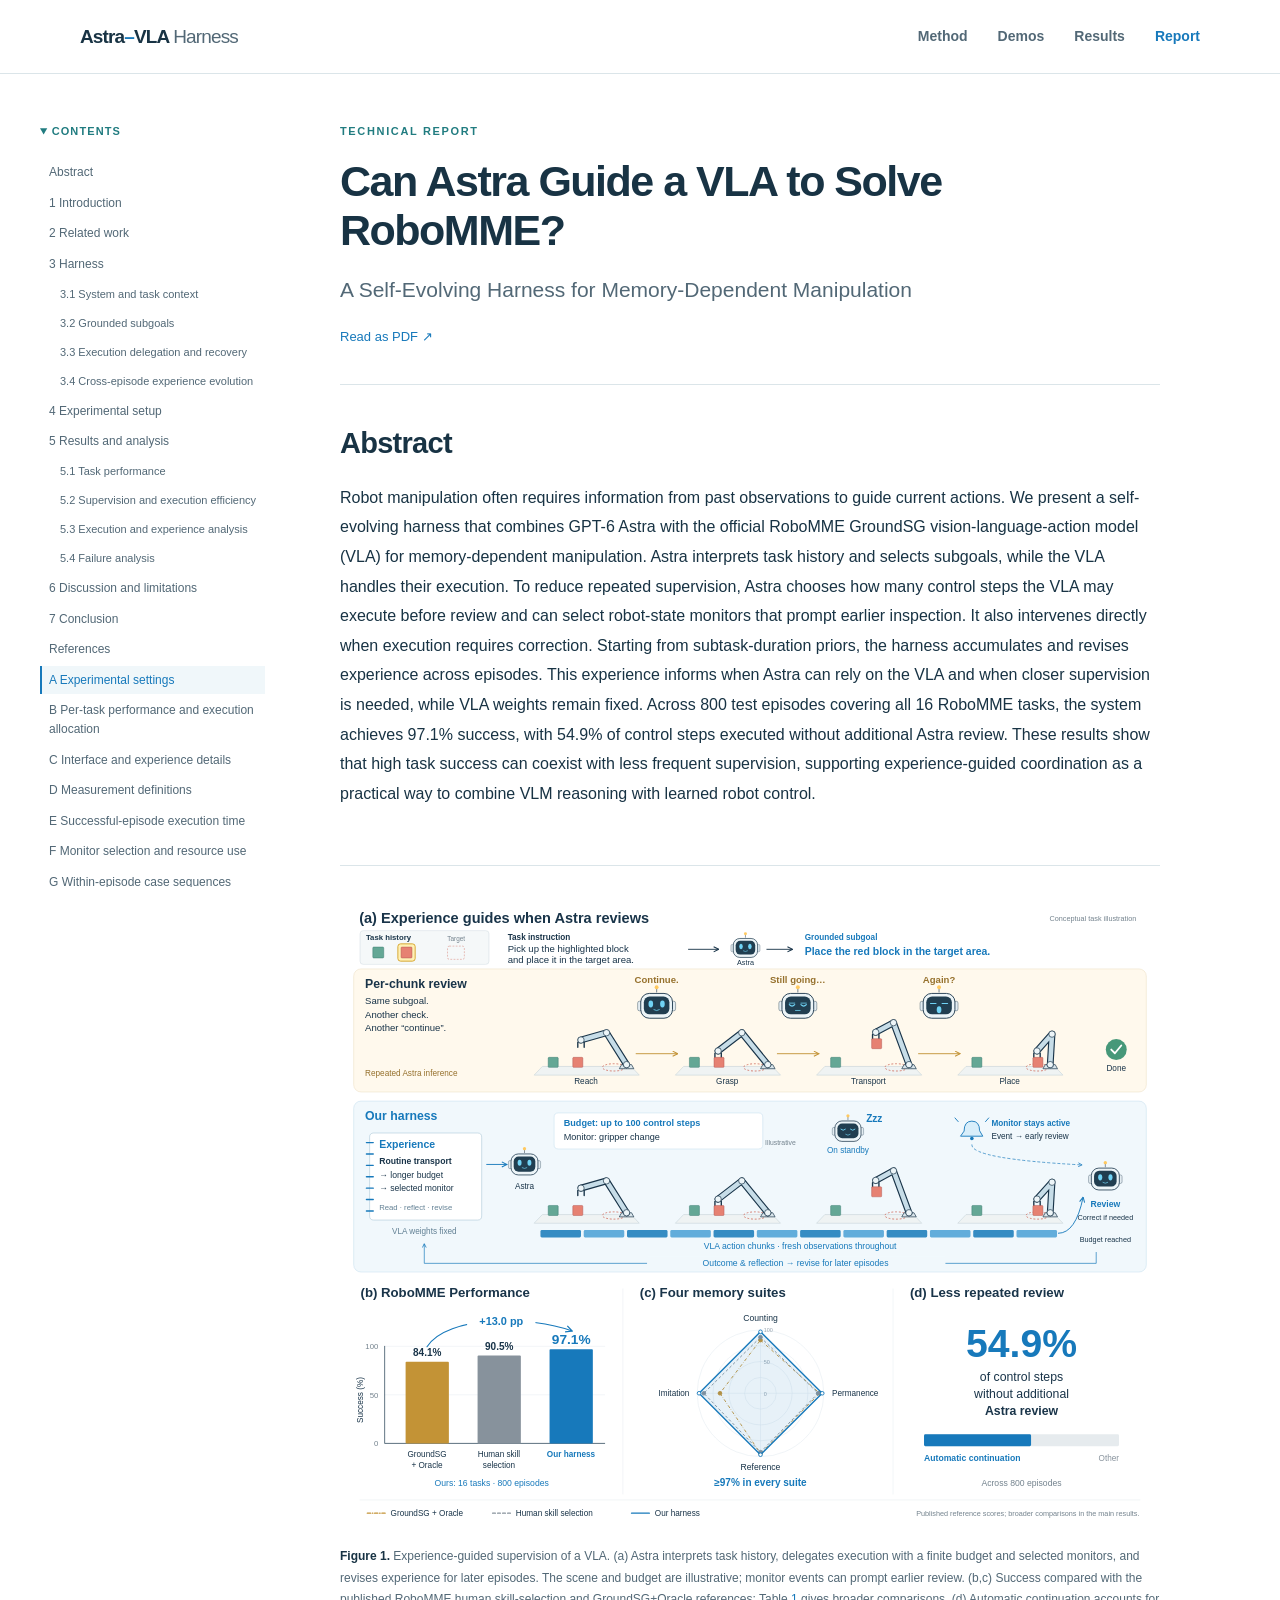
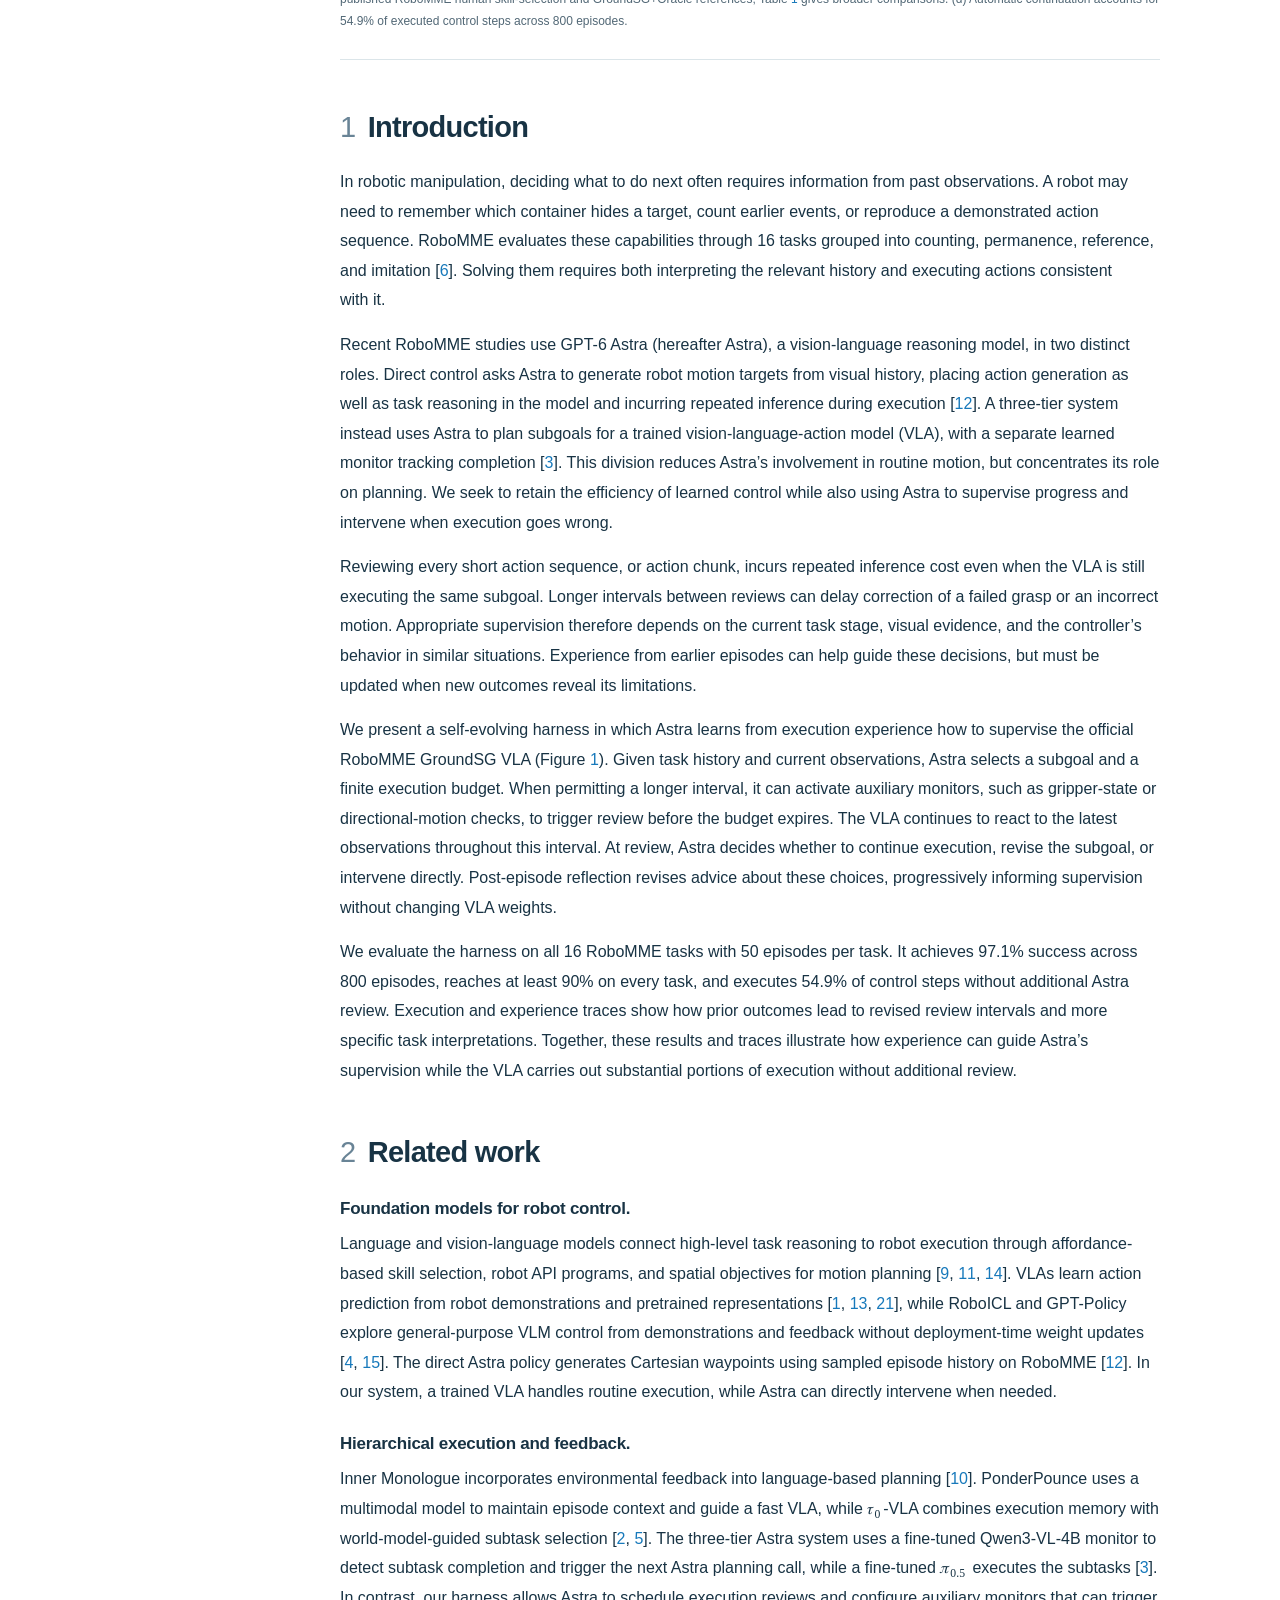
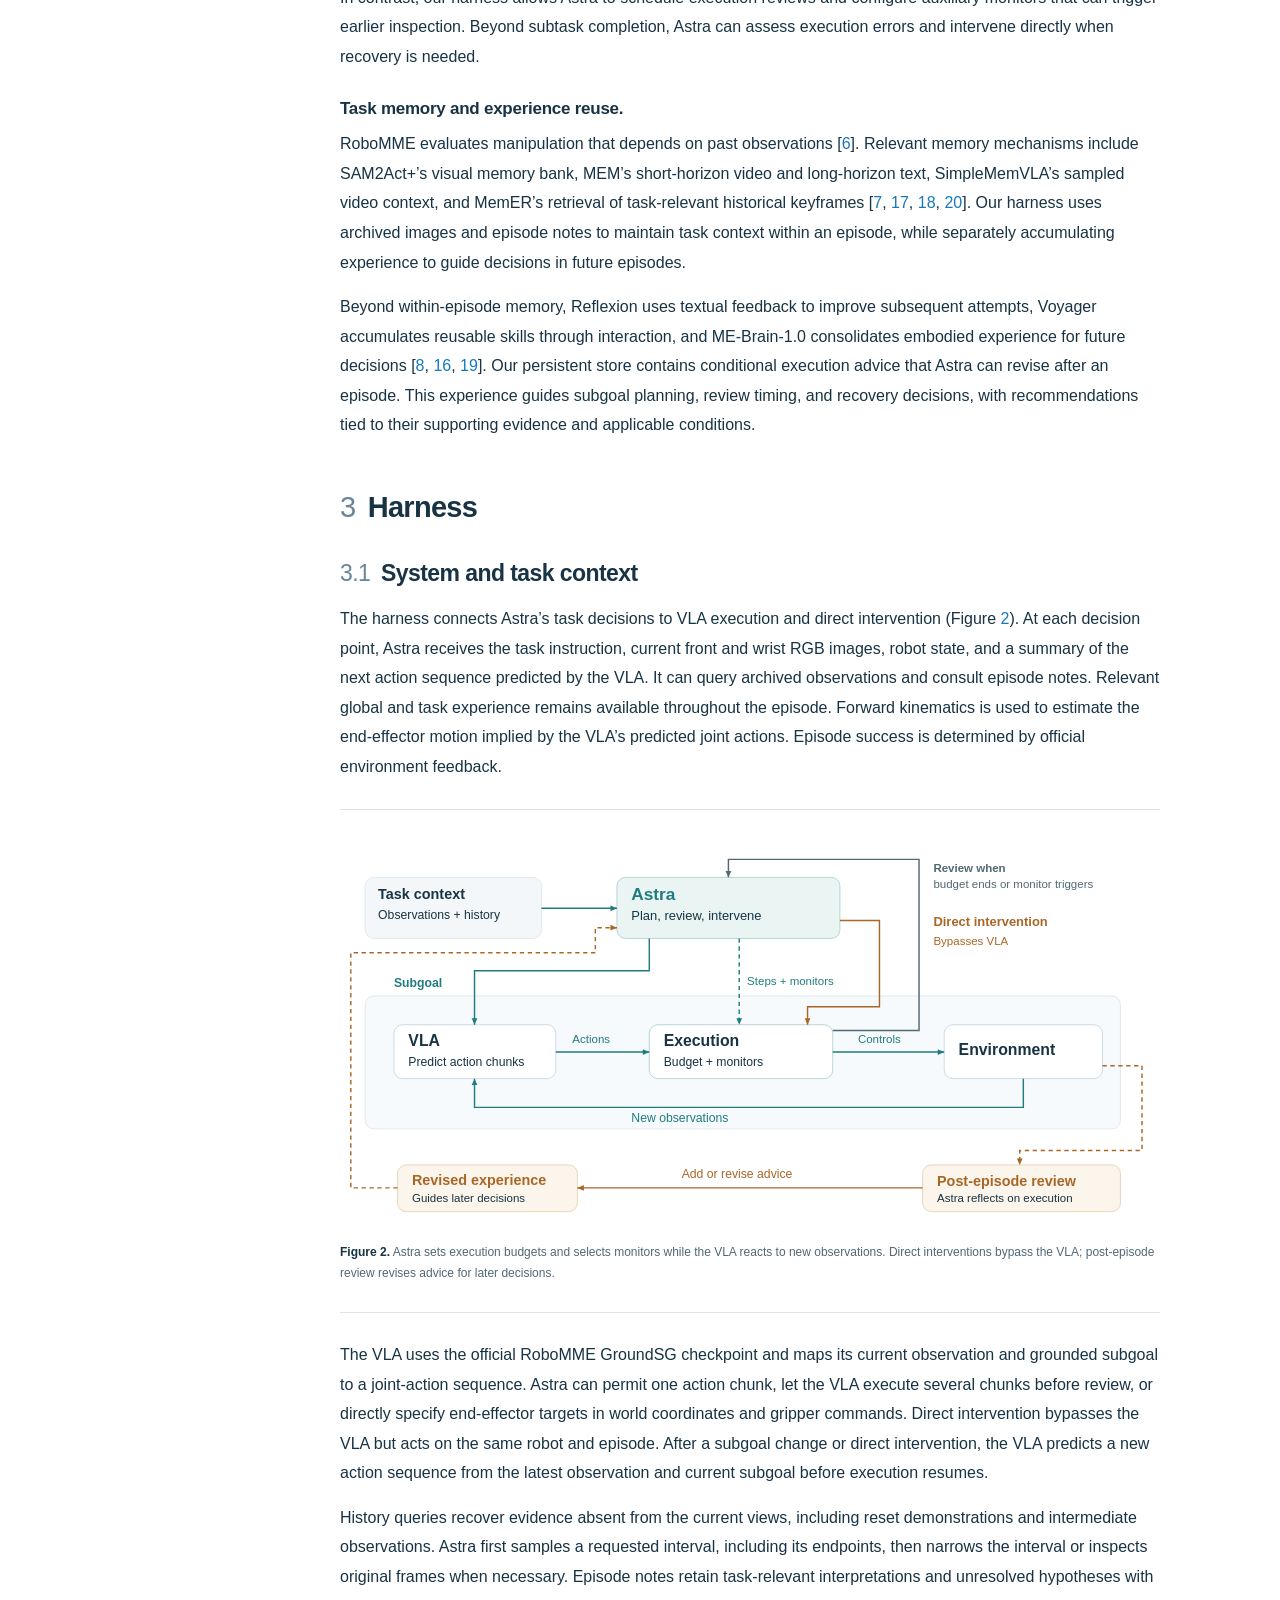
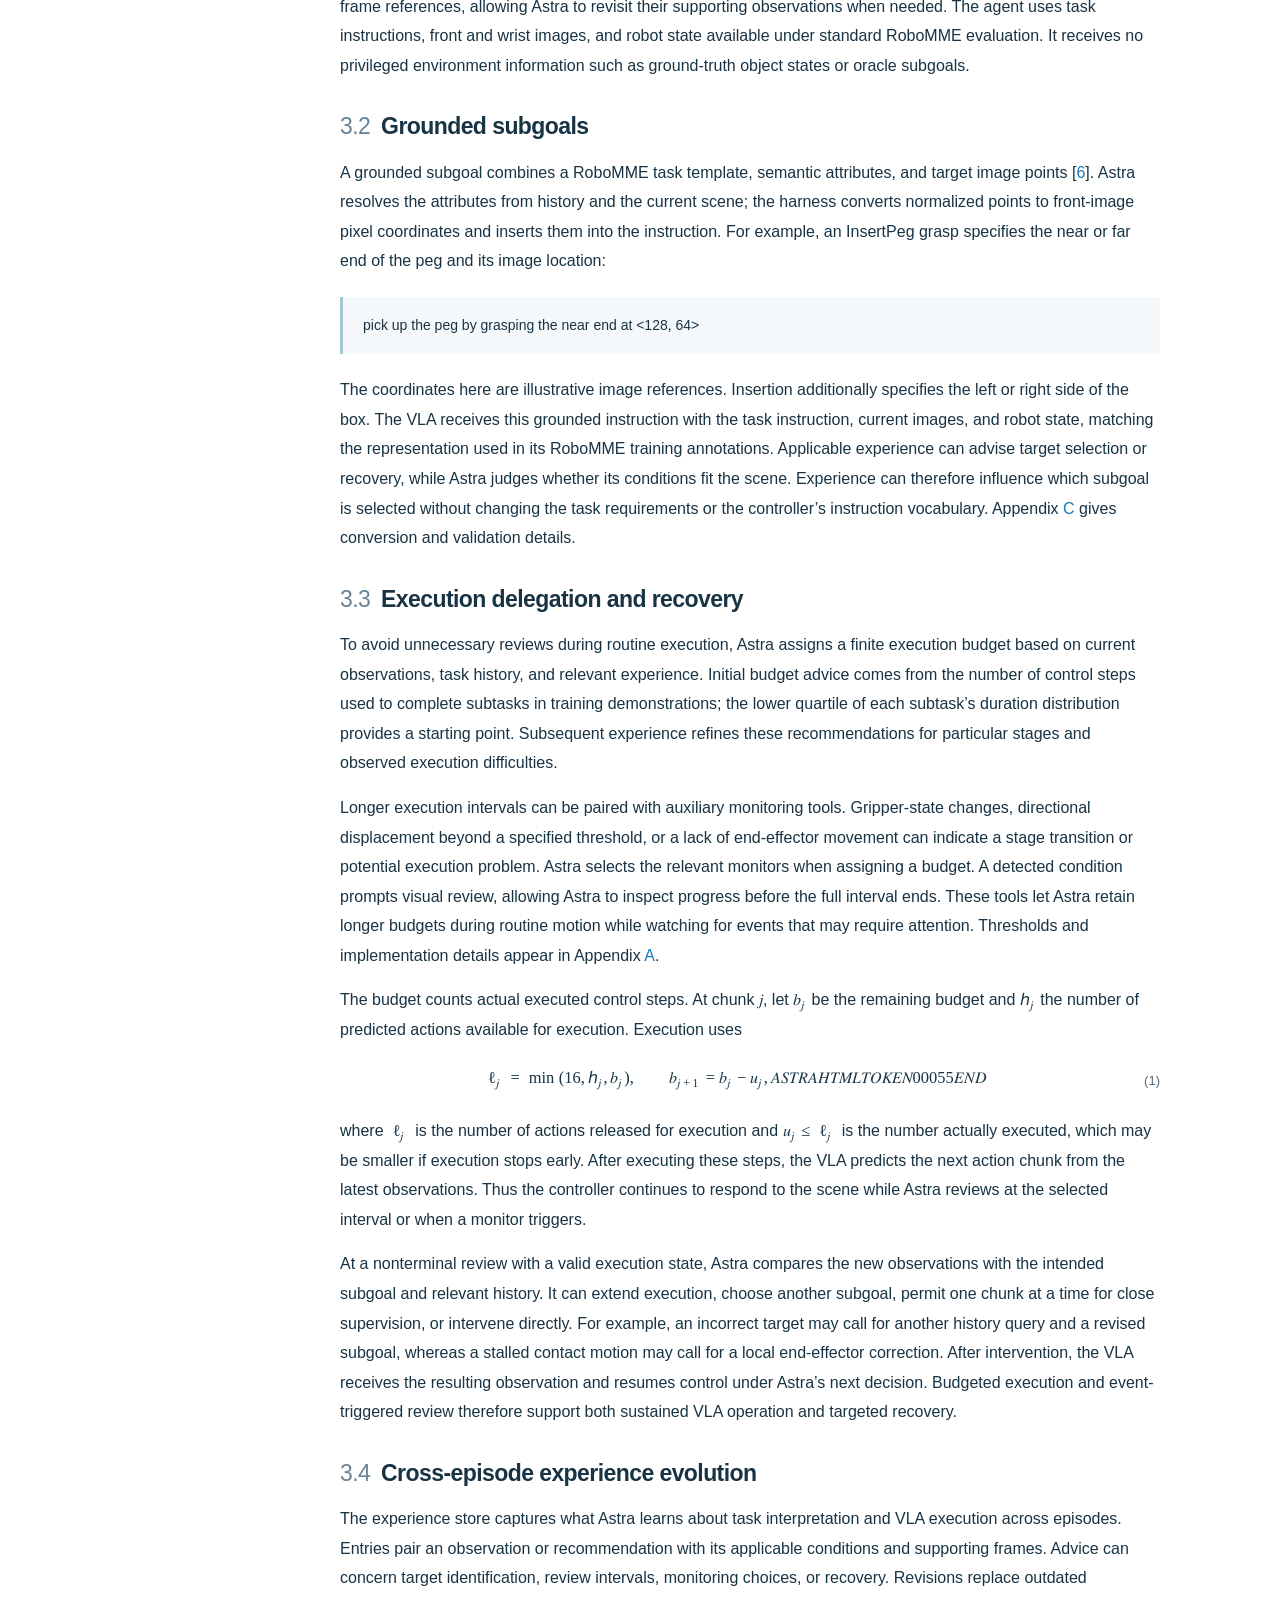
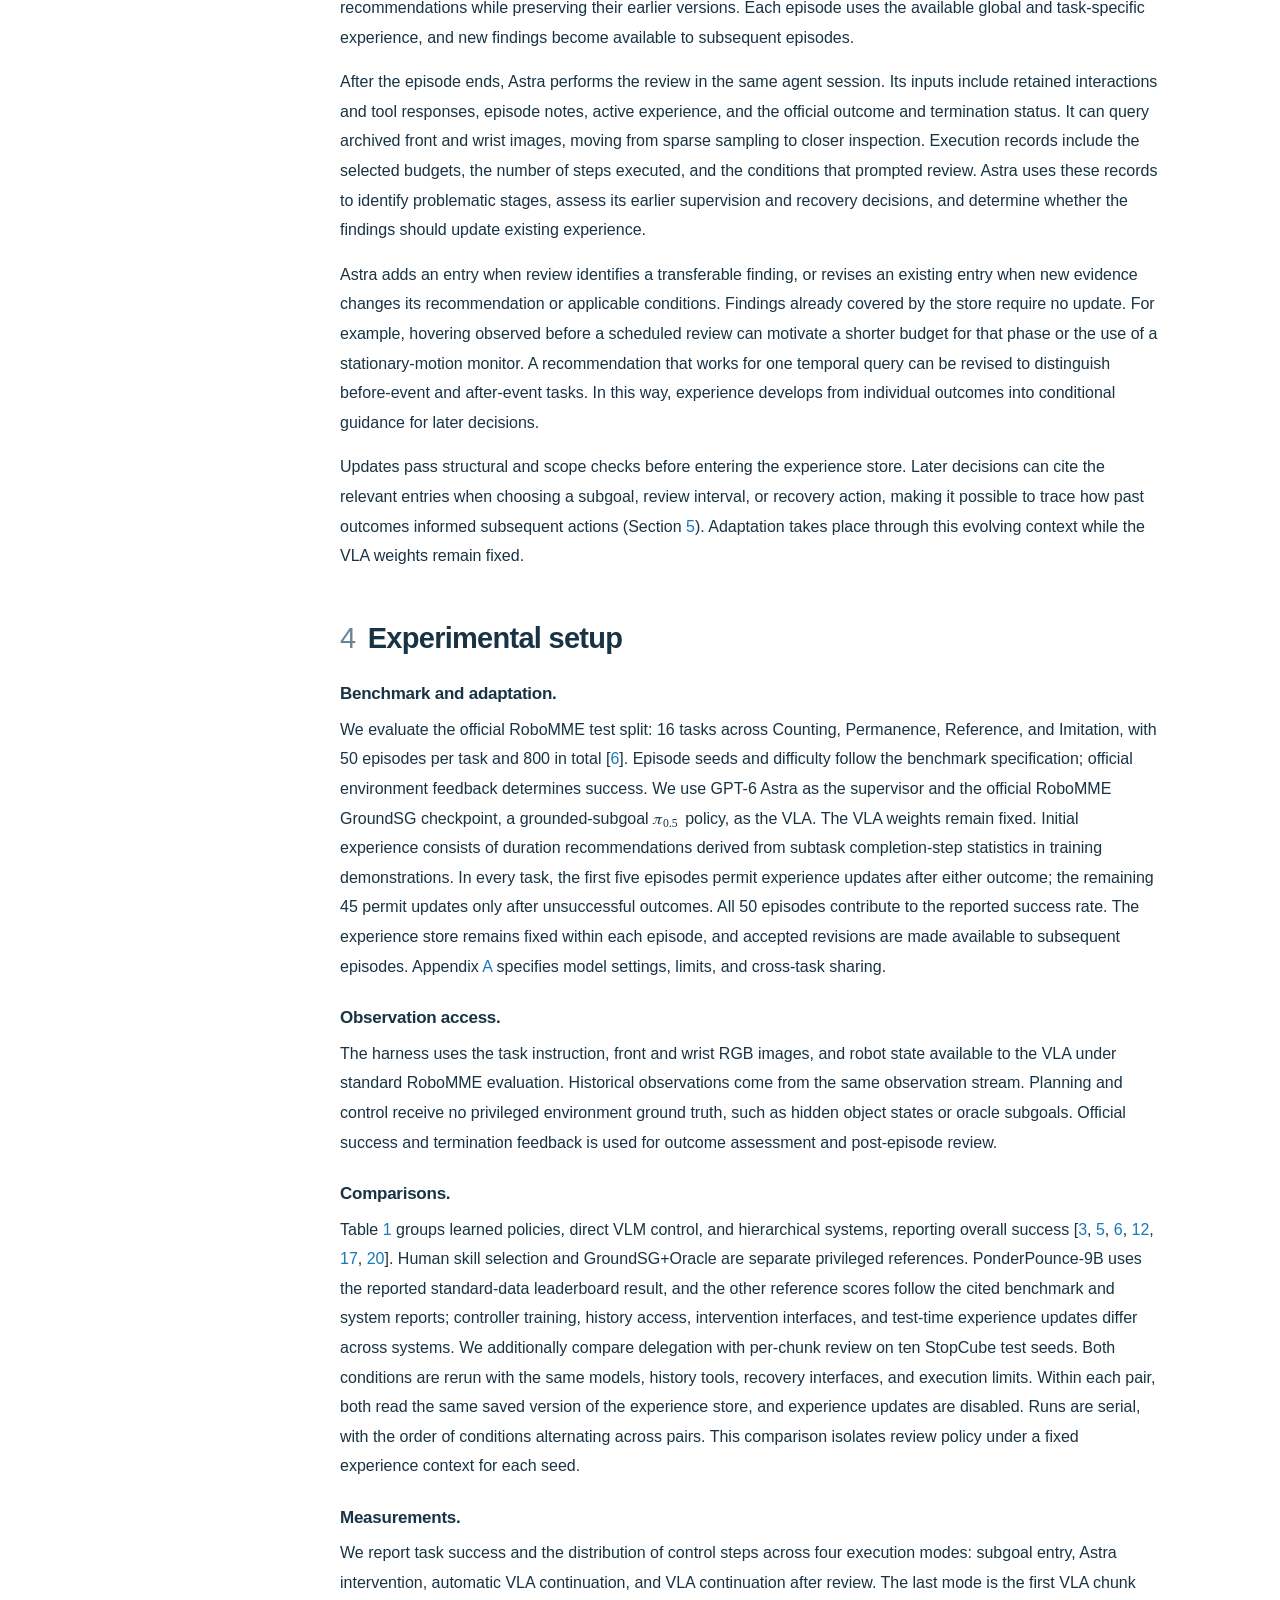
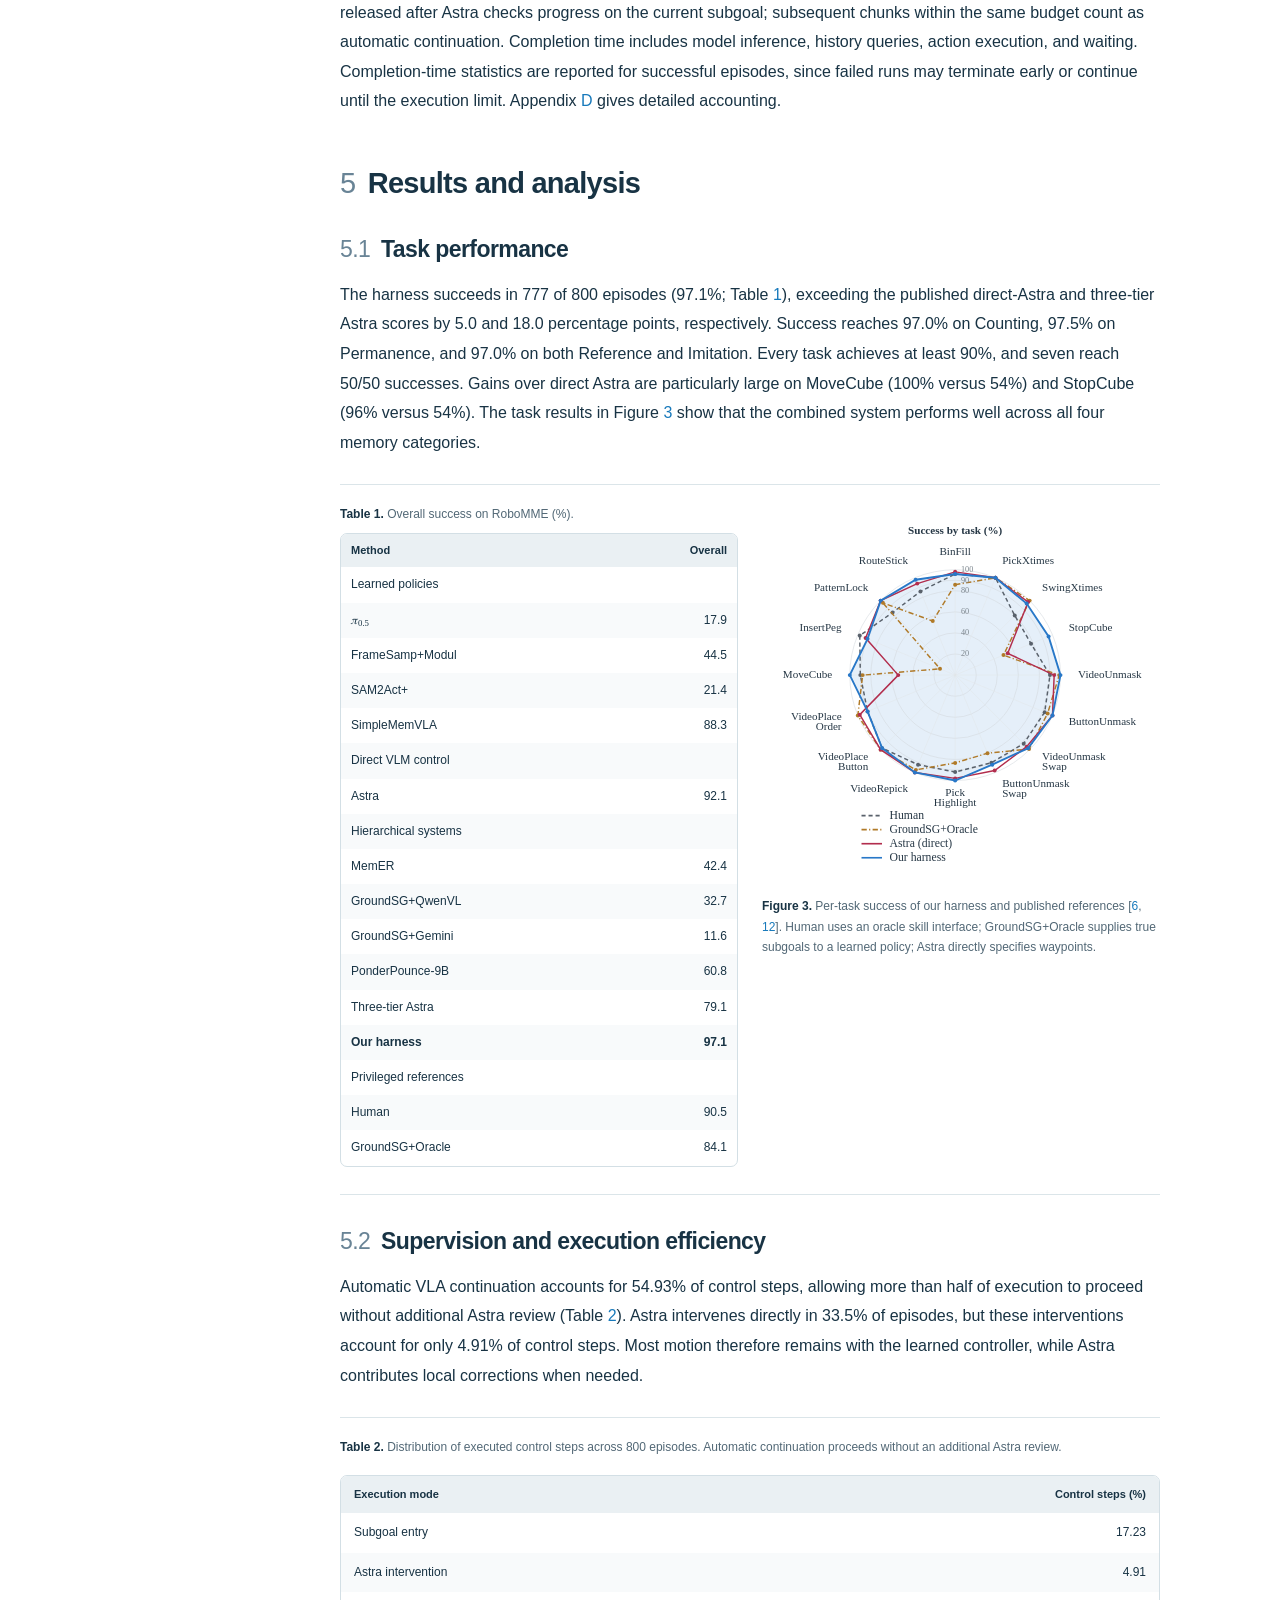
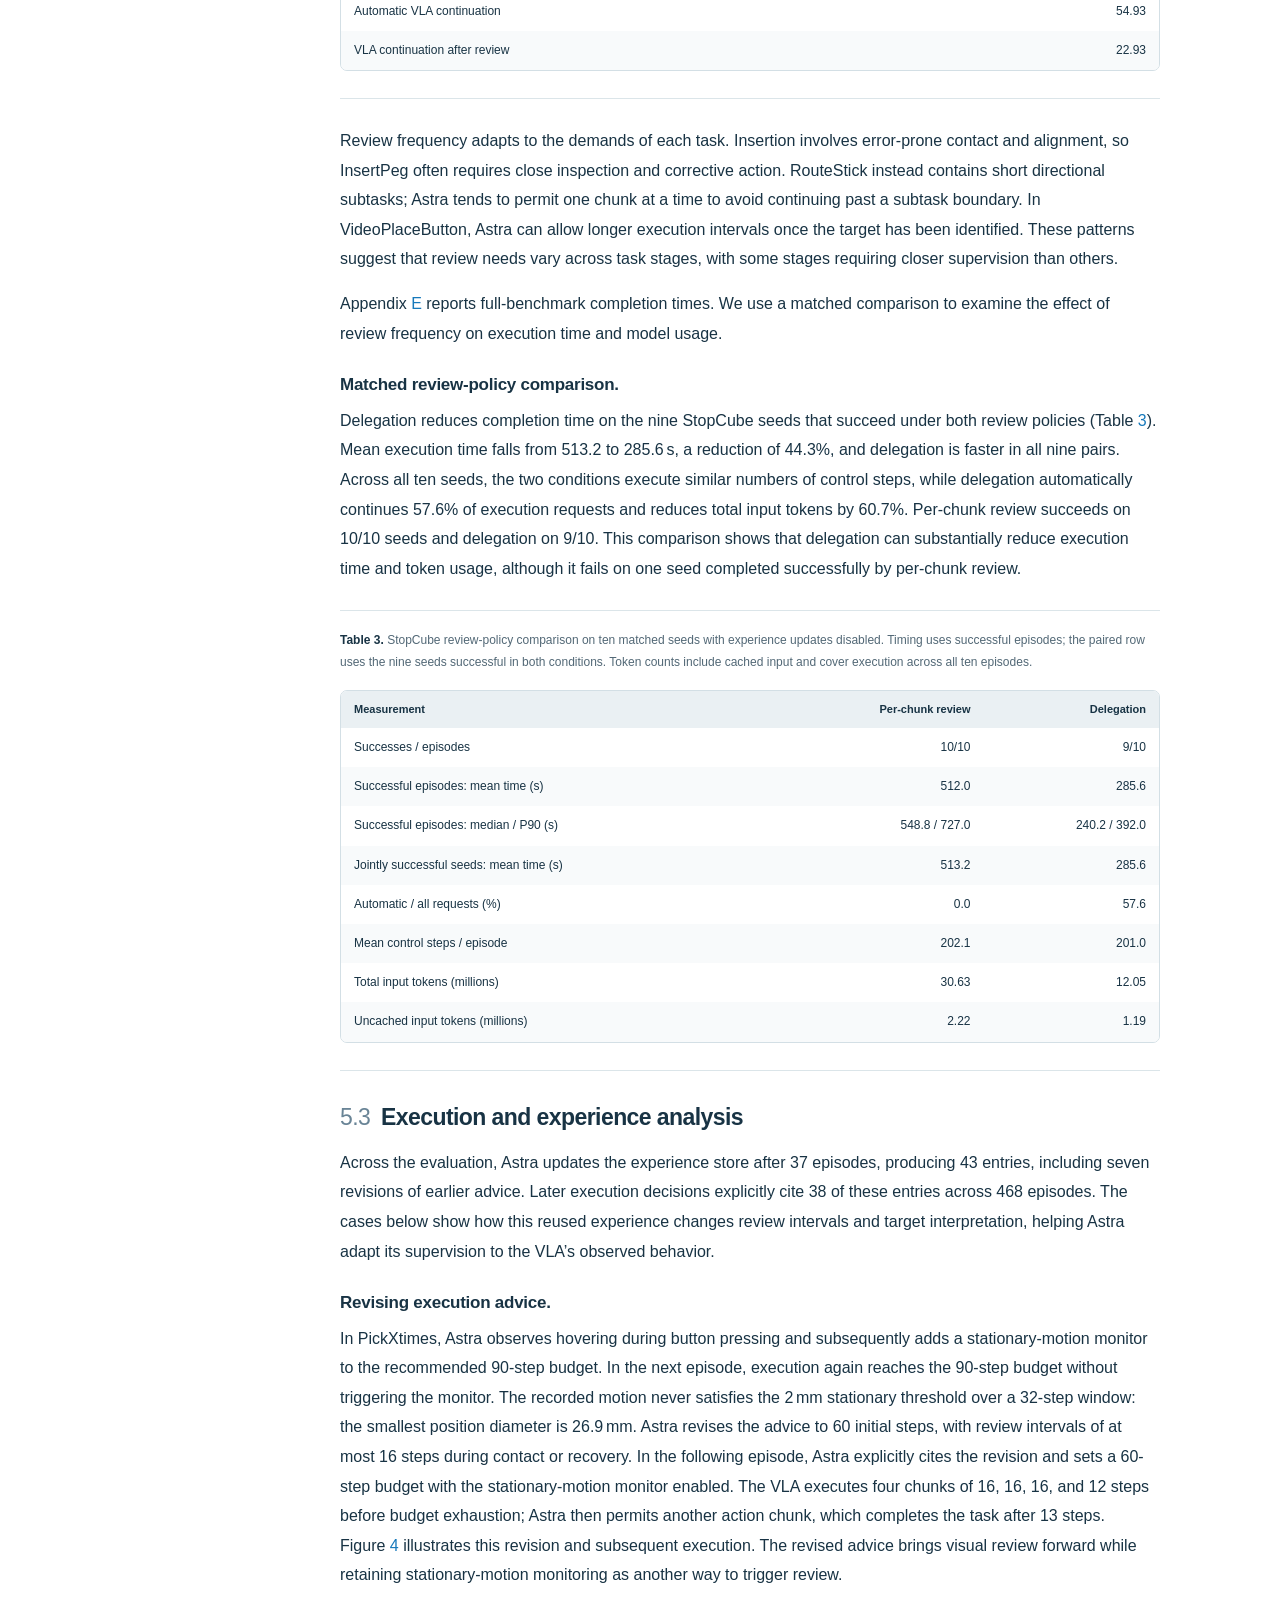
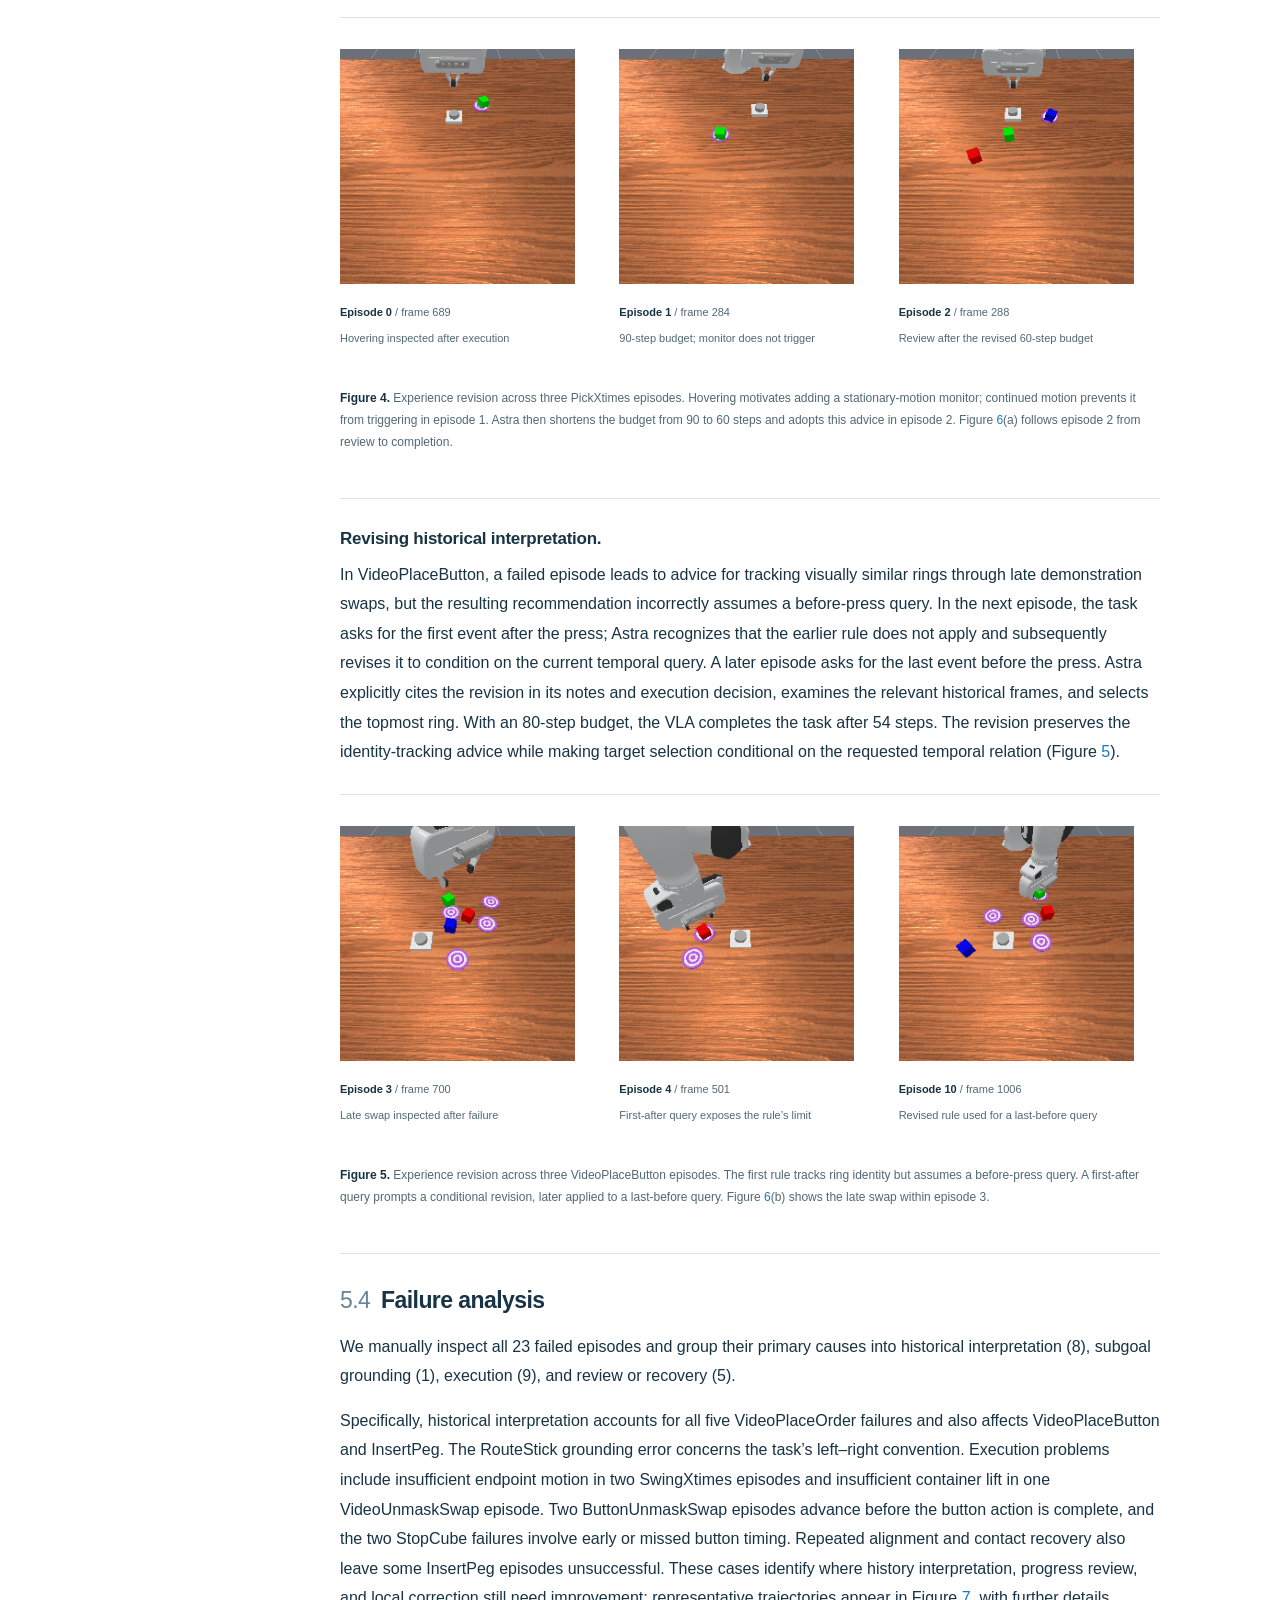
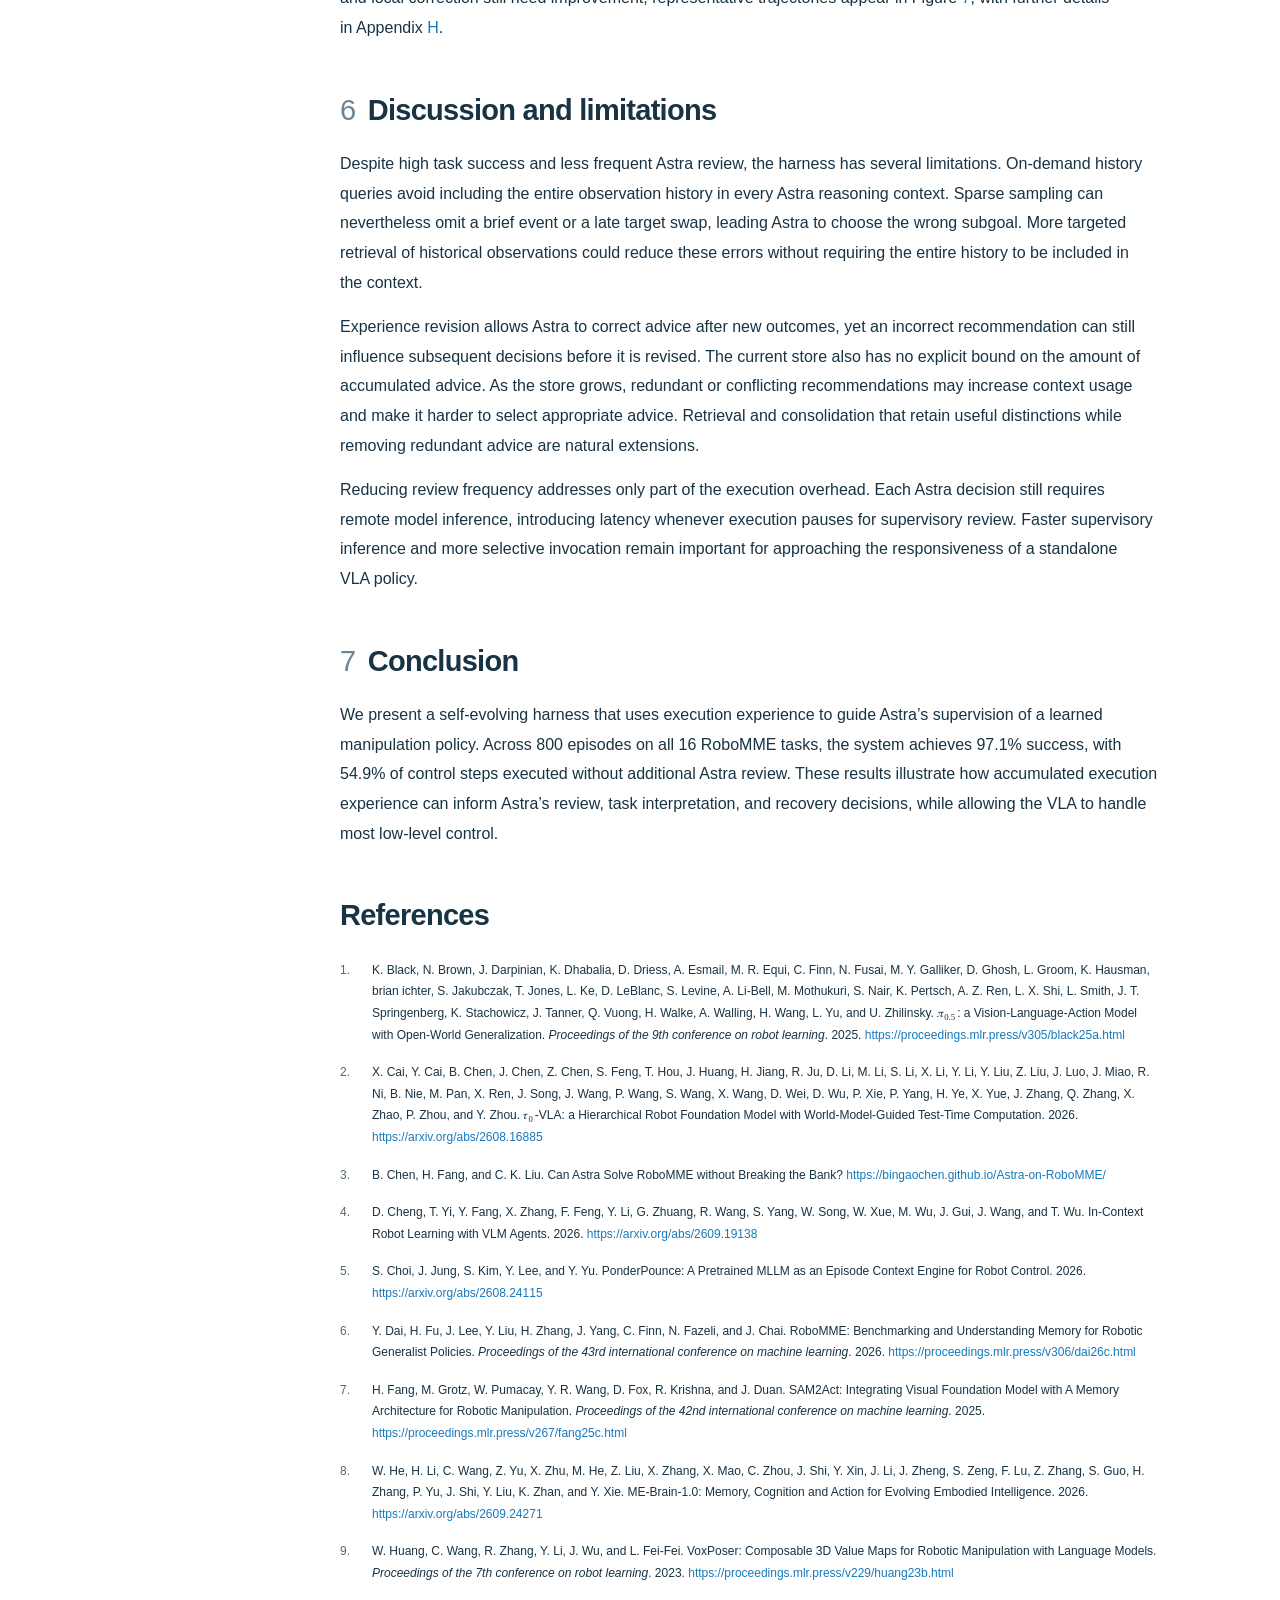
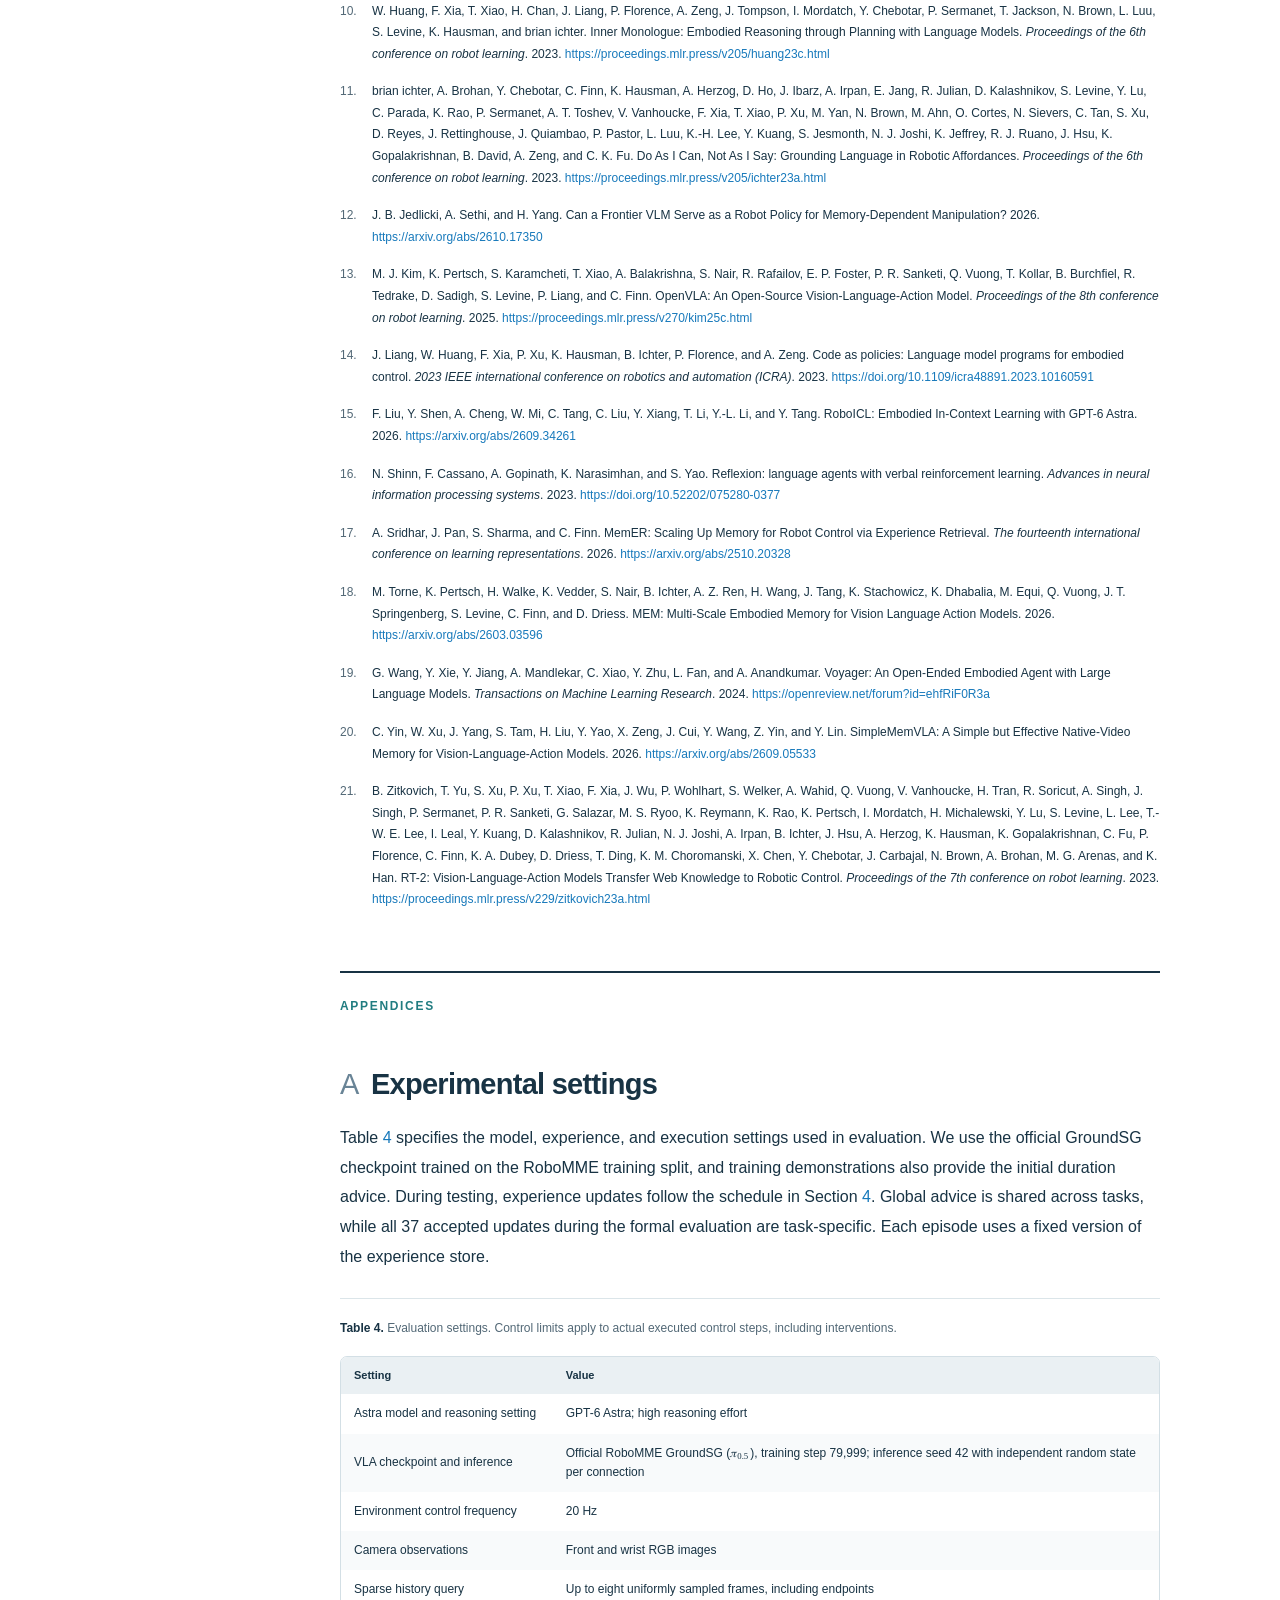
==== docs/report/index.html @ 2fac1d7a "Publish standalone project website and report sources" ====
<!doctype html>
<html lang="en"><head><meta charset="utf-8"><meta name="viewport" content="width=device-width,initial-scale=1"><meta name="description" content="The complete technical report: experience-guided Astra supervision of a fixed VLA on RoboMME."><title>Can Astra Guide a VLA to Solve RoboMME? — Technical Report</title><link rel="icon" href="../assets/favicon.svg"><link rel="stylesheet" href="../assets/site.css"><script src="../assets/site.js" defer></script></head>
<body class="report-page"><a class="skip-link" href="#report-content">Skip to report</a>
<header class="site-header"><a class="wordmark" href="../">Astra<span>–</span>VLA <span class="wordmark-light">Harness</span></a><nav aria-label="Main"><a href="../#mechanism">Method</a><a href="../#demos">Demos</a><a href="../#results">Results</a><a class="nav-current" href="./" aria-current="page">Report</a></nav></header>
<div class="report-layout"><aside class="report-sidebar"><details open><summary>Contents</summary><nav aria-label="Report contents"><a class="toc-level-2" href="#abstract"> Abstract</a><a class="toc-level-2" href="#sec:introduction">1 Introduction</a><a class="toc-level-2" href="#sec:related">2 Related work</a><a class="toc-level-2" href="#sec:harness">3 Harness</a><a class="toc-level-3" href="#system-and-task-context">3.1 System and task context</a><a class="toc-level-3" href="#grounded-subgoals">3.2 Grounded subgoals</a><a class="toc-level-3" href="#execution-delegation-and-recovery">3.3 Execution delegation and recovery</a><a class="toc-level-3" href="#cross-episode-experience-evolution">3.4 Cross-episode experience evolution</a><a class="toc-level-2" href="#sec:setup">4 Experimental setup</a><a class="toc-level-2" href="#sec:results">5 Results and analysis</a><a class="toc-level-3" href="#task-performance">5.1 Task performance</a><a class="toc-level-3" href="#supervision-and-execution-efficiency">5.2 Supervision and execution efficiency</a><a class="toc-level-3" href="#execution-and-experience-analysis">5.3 Execution and experience analysis</a><a class="toc-level-3" href="#failure-analysis">5.4 Failure analysis</a><a class="toc-level-2" href="#discussion-and-limitations">6 Discussion and limitations</a><a class="toc-level-2" href="#conclusion">7 Conclusion</a><a href="#references">References</a><a class="toc-level-2" href="#app:configuration">A Experimental settings</a><a class="toc-level-2" href="#app:task-results">B Per-task performance and execution allocation</a><a class="toc-level-2" href="#app:interfaces">C Interface and experience details</a><a class="toc-level-2" href="#app:measurements">D Measurement definitions</a><a class="toc-level-2" href="#app:completion-time">E Successful-episode execution time</a><a class="toc-level-2" href="#monitor-selection-and-resource-use">F Monitor selection and resource use</a><a class="toc-level-2" href="#app:case-sequences">G Within-episode case sequences</a><a class="toc-level-2" href="#app:failure-analysis">H Failure annotation and reference-frame clarification</a><a class="toc-level-2" href="#app:paired">I Review-policy comparison</a></nav></details><a class="pdf-link" href="../assets/technical-report.pdf">Download PDF ↗</a></aside>
<main id="report-content" class="report-content"><header class="report-title"><p class="eyebrow">Technical report</p><h1>Can Astra Guide a VLA to Solve RoboMME?</h1><p class="report-subtitle">A Self-Evolving Harness for Memory-Dependent Manipulation</p><a href="../assets/technical-report.pdf">Read as PDF ↗</a></header><section class="abstract" id="abstract"><h2>Abstract</h2>
<p>Robot manipulation often requires information from past observations
to guide current actions. We present a self-evolving harness that
combines GPT-6 Astra with the official RoboMME GroundSG
vision-language-action model (VLA) for memory-dependent manipulation.
Astra interprets task history and selects subgoals, while the VLA
handles their execution. To reduce repeated supervision, Astra chooses
how many control steps the VLA may execute before review and can select
robot-state monitors that prompt earlier inspection. It also intervenes
directly when execution requires correction. Starting from
subtask-duration priors, the harness accumulates and revises experience
across episodes. This experience informs when Astra can rely on the VLA
and when closer supervision is needed, while VLA weights remain fixed.
Across 800 test episodes covering all 16 RoboMME tasks, the system
achieves 97.1% success, with 54.9% of control steps executed without
additional Astra review. These results show that high task success can
coexist with less frequent supervision, supporting experience-guided
coordination as a practical way to combine VLM reasoning with learned
robot control.</p>
</section>
<div class="publication-panel figure-panel">
<a class="zoom-image" href="../assets/images/teaser-v3.svg" data-zoom aria-label="Enlarge teaser v3"><img src="../assets/images/teaser-v3.svg" loading="lazy" alt="teaser v3"></a>
<div class="caption">
<p><strong>Figure 1.</strong> Experience-guided supervision of a VLA.
(a) Astra interprets task history, delegates execution with a finite
budget and selected monitors, and revises experience for later episodes.
The scene and budget are illustrative; monitor events can prompt earlier
review. (b,c) Success compared with the published RoboMME human
skill-selection and GroundSG+Oracle references; Table <a
href="#tab:performance">1</a> gives broader comparisons. (d) Automatic
continuation accounts for 54.9% of executed control steps across 800
episodes.</p>
</div>
<span class="reference-anchor" id="fig:teaser"></span>
</div>
<h2 id="sec:introduction"><span class="section-number">1</span> Introduction</h2>
<p>In robotic manipulation, deciding what to do next often requires
information from past observations. A robot may need to remember which
container hides a target, count earlier events, or reproduce a
demonstrated action sequence. RoboMME evaluates these capabilities
through 16 tasks grouped into counting, permanence, reference, and
imitation <span class="citation" data-cites="robomme">[<a
href="#ref-robomme" role="doc-biblioref">6</a>]</span>. Solving them
requires both interpreting the relevant history and executing actions
consistent with it.</p>
<p>Recent RoboMME studies use GPT-6 Astra (hereafter Astra), a
vision-language reasoning model, in two distinct roles. Direct control
asks Astra to generate robot motion targets from visual history, placing
action generation as well as task reasoning in the model and incurring
repeated inference during execution <span class="citation"
data-cites="astra-direct">[<a href="#ref-astra-direct"
role="doc-biblioref">12</a>]</span>. A three-tier system instead uses
Astra to plan subgoals for a trained vision-language-action model (VLA),
with a separate learned monitor tracking completion <span
class="citation" data-cites="astra-three-tier">[<a
href="#ref-astra-three-tier" role="doc-biblioref">3</a>]</span>. This
division reduces Astra’s involvement in routine motion, but concentrates
its role on planning. We seek to retain the efficiency of learned
control while also using Astra to supervise progress and intervene when
execution goes wrong.</p>
<p>Reviewing every short action sequence, or action chunk, incurs
repeated inference cost even when the VLA is still executing the same
subgoal. Longer intervals between reviews can delay correction of a
failed grasp or an incorrect motion. Appropriate supervision therefore
depends on the current task stage, visual evidence, and the controller’s
behavior in similar situations. Experience from earlier episodes can
help guide these decisions, but must be updated when new outcomes reveal
its limitations.</p>
<p>We present a self-evolving harness in which Astra learns from
execution experience how to supervise the official RoboMME GroundSG VLA
(Figure <a href="#fig:teaser">1</a>). Given task history and current
observations, Astra selects a subgoal and a finite execution budget.
When permitting a longer interval, it can activate auxiliary monitors,
such as gripper-state or directional-motion checks, to trigger review
before the budget expires. The VLA continues to react to the latest
observations throughout this interval. At review, Astra decides whether
to continue execution, revise the subgoal, or intervene directly.
Post-episode reflection revises advice about these choices,
progressively informing supervision without changing VLA weights.</p>
<p>We evaluate the harness on all 16 RoboMME tasks with 50 episodes per
task. It achieves 97.1% success across 800 episodes, reaches at least
90% on every task, and executes 54.9% of control steps without
additional Astra review. Execution and experience traces show how prior
outcomes lead to revised review intervals and more specific task
interpretations. Together, these results and traces illustrate how
experience can guide Astra’s supervision while the VLA carries out
substantial portions of execution without additional review.</p>
<h2 id="sec:related"><span class="section-number">2</span> Related work</h2>
<h3 id="foundation-models-for-robot-control" class="paragraph-heading">Foundation models for robot control.</h3>
<p>Language and vision-language models connect high-level task reasoning
to robot execution through affordance-based skill selection, robot API
programs, and spatial objectives for motion planning <span
class="citation" data-cites="saycan code-as-policies voxposer">[<a
href="#ref-voxposer" role="doc-biblioref">9</a>, <a href="#ref-saycan"
role="doc-biblioref">11</a>, <a href="#ref-code-as-policies"
role="doc-biblioref">14</a>]</span>. VLAs learn action prediction from
robot demonstrations and pretrained representations <span
class="citation" data-cites="rt2 openvla pi05">[<a href="#ref-pi05"
role="doc-biblioref">1</a>, <a href="#ref-openvla"
role="doc-biblioref">13</a>, <a href="#ref-rt2"
role="doc-biblioref">21</a>]</span>, while RoboICL and GPT-Policy
explore general-purpose VLM control from demonstrations and feedback
without deployment-time weight updates <span class="citation"
data-cites="roboicl gpt-policy">[<a href="#ref-gpt-policy"
role="doc-biblioref">4</a>, <a href="#ref-roboicl"
role="doc-biblioref">15</a>]</span>. The direct Astra policy generates
Cartesian waypoints using sampled episode history on RoboMME <span
class="citation" data-cites="astra-direct">[<a href="#ref-astra-direct"
role="doc-biblioref">12</a>]</span>. In our system, a trained VLA
handles routine execution, while Astra can directly intervene when
needed.</p>
<h3 id="hierarchical-execution-and-feedback" class="paragraph-heading">Hierarchical execution and feedback.</h3>
<p>Inner Monologue incorporates environmental feedback into
language-based planning <span class="citation"
data-cites="inner-monologue">[<a href="#ref-inner-monologue"
role="doc-biblioref">10</a>]</span>. PonderPounce uses a multimodal
model to maintain episode context and guide a fast VLA, while
<math display="inline" xmlns="http://www.w3.org/1998/Math/MathML"><semantics><msub><mi>τ</mi><mn>0</mn></msub><annotation encoding="application/x-tex">\tau_0</annotation></semantics></math>-VLA
combines execution memory with world-model-guided subtask selection
<span class="citation" data-cites="ponderpounce tau0-vla">[<a
href="#ref-tau0-vla" role="doc-biblioref">2</a>, <a
href="#ref-ponderpounce" role="doc-biblioref">5</a>]</span>. The
three-tier Astra system uses a fine-tuned Qwen3-VL-4B monitor to detect
subtask completion and trigger the next Astra planning call, while a
fine-tuned
<math display="inline" xmlns="http://www.w3.org/1998/Math/MathML"><semantics><msub><mi>π</mi><mn>0.5</mn></msub><annotation encoding="application/x-tex">\pi_{0.5}</annotation></semantics></math> executes
the subtasks <span class="citation" data-cites="astra-three-tier">[<a
href="#ref-astra-three-tier" role="doc-biblioref">3</a>]</span>. In
contrast, our harness allows Astra to schedule execution reviews and
configure auxiliary monitors that can trigger earlier inspection. Beyond
subtask completion, Astra can assess execution errors and intervene
directly when recovery is needed.</p>
<h3 id="task-memory-and-experience-reuse" class="paragraph-heading">Task memory and experience reuse.</h3>
<p>RoboMME evaluates manipulation that depends on past observations
<span class="citation" data-cites="robomme">[<a href="#ref-robomme"
role="doc-biblioref">6</a>]</span>. Relevant memory mechanisms include
SAM2Act+’s visual memory bank, MEM’s short-horizon video and
long-horizon text, SimpleMemVLA’s sampled video context, and MemER’s
retrieval of task-relevant historical keyframes <span class="citation"
data-cites="sam2act mem simplememvla memer">[<a href="#ref-sam2act"
role="doc-biblioref">7</a>, <a href="#ref-memer"
role="doc-biblioref">17</a>, <a href="#ref-mem"
role="doc-biblioref">18</a>, <a href="#ref-simplememvla"
role="doc-biblioref">20</a>]</span>. Our harness uses archived images
and episode notes to maintain task context within an episode, while
separately accumulating experience to guide decisions in future
episodes.</p>
<p>Beyond within-episode memory, Reflexion uses textual feedback to
improve subsequent attempts, Voyager accumulates reusable skills through
interaction, and ME-Brain-1.0 consolidates embodied experience for
future decisions <span class="citation"
data-cites="reflexion voyager mebrain">[<a href="#ref-mebrain"
role="doc-biblioref">8</a>, <a href="#ref-reflexion"
role="doc-biblioref">16</a>, <a href="#ref-voyager"
role="doc-biblioref">19</a>]</span>. Our persistent store contains
conditional execution advice that Astra can revise after an episode.
This experience guides subgoal planning, review timing, and recovery
decisions, with recommendations tied to their supporting evidence and
applicable conditions.</p>
<h2 id="sec:harness"><span class="section-number">3</span> Harness</h2>
<h3 id="system-and-task-context"><span class="section-number">3.1</span> System and task context</h3>
<p>The harness connects Astra’s task decisions to VLA execution and
direct intervention (Figure <a href="#fig:architecture">2</a>). At each
decision point, Astra receives the task instruction, current front and
wrist RGB images, robot state, and a summary of the next action sequence
predicted by the VLA. It can query archived observations and consult
episode notes. Relevant global and task experience remains available
throughout the episode. Forward kinematics is used to estimate the
end-effector motion implied by the VLA’s predicted joint actions.
Episode success is determined by official environment feedback.</p>
<div class="publication-panel figure-panel">
<a class="zoom-image" href="../assets/images/architecture.svg" data-zoom aria-label="Enlarge architecture"><img src="../assets/images/architecture.svg" loading="lazy" alt="architecture"></a>
<div class="caption">
<p><strong>Figure 2.</strong> Astra sets execution budgets and selects
monitors while the VLA reacts to new observations. Direct interventions
bypass the VLA; post-episode review revises advice for later
decisions.</p>
</div>
<span class="reference-anchor" id="fig:architecture"></span>
</div>
<p>The VLA uses the official RoboMME GroundSG checkpoint and maps its
current observation and grounded subgoal to a joint-action sequence.
Astra can permit one action chunk, let the VLA execute several chunks
before review, or directly specify end-effector targets in world
coordinates and gripper commands. Direct intervention bypasses the VLA
but acts on the same robot and episode. After a subgoal change or direct
intervention, the VLA predicts a new action sequence from the latest
observation and current subgoal before execution resumes.</p>
<p>History queries recover evidence absent from the current views,
including reset demonstrations and intermediate observations. Astra
first samples a requested interval, including its endpoints, then
narrows the interval or inspects original frames when necessary. Episode
notes retain task-relevant interpretations and unresolved hypotheses
with frame references, allowing Astra to revisit their supporting
observations when needed. The agent uses task instructions, front and
wrist images, and robot state available under standard RoboMME
evaluation. It receives no privileged environment information such as
ground-truth object states or oracle subgoals.</p>
<h3 id="grounded-subgoals"><span class="section-number">3.2</span> Grounded subgoals</h3>
<p>A grounded subgoal combines a RoboMME task template, semantic
attributes, and target image points <span class="citation"
data-cites="robomme">[<a href="#ref-robomme"
role="doc-biblioref">6</a>]</span>. Astra resolves the attributes from
history and the current scene; the harness converts normalized points to
front-image pixel coordinates and inserts them into the instruction. For
example, an InsertPeg grasp specifies the near or far end of the peg and
its image location:</p>
<blockquote>
<p>pick up the peg by grasping the near end at &lt;128, 64&gt;</p>
</blockquote>
<p>The coordinates here are illustrative image references. Insertion
additionally specifies the left or right side of the box. The VLA
receives this grounded instruction with the task instruction, current
images, and robot state, matching the representation used in its RoboMME
training annotations. Applicable experience can advise target selection
or recovery, while Astra judges whether its conditions fit the scene.
Experience can therefore influence which subgoal is selected without
changing the task requirements or the controller’s instruction
vocabulary. Appendix <a href="#app:interfaces">C</a> gives conversion
and validation details.</p>
<h3 id="execution-delegation-and-recovery"><span class="section-number">3.3</span> Execution delegation and recovery</h3>
<p>To avoid unnecessary reviews during routine execution, Astra assigns
a finite execution budget based on current observations, task history,
and relevant experience. Initial budget advice comes from the number of
control steps used to complete subtasks in training demonstrations; the
lower quartile of each subtask’s duration distribution provides a
starting point. Subsequent experience refines these recommendations for
particular stages and observed execution difficulties.</p>
<p>Longer execution intervals can be paired with auxiliary monitoring
tools. Gripper-state changes, directional displacement beyond a
specified threshold, or a lack of end-effector movement can indicate a
stage transition or potential execution problem. Astra selects the
relevant monitors when assigning a budget. A detected condition prompts
visual review, allowing Astra to inspect progress before the full
interval ends. These tools let Astra retain longer budgets during
routine motion while watching for events that may require attention.
Thresholds and implementation details appear in Appendix <a
href="#app:configuration">A</a>.</p>
<p>The budget counts actual executed control steps. At chunk
<math display="inline" xmlns="http://www.w3.org/1998/Math/MathML"><semantics><mi>j</mi><annotation encoding="application/x-tex">j</annotation></semantics></math>,
let
<math display="inline" xmlns="http://www.w3.org/1998/Math/MathML"><semantics><msub><mi>b</mi><mi>j</mi></msub><annotation encoding="application/x-tex">b_j</annotation></semantics></math>
be the remaining budget and
<math display="inline" xmlns="http://www.w3.org/1998/Math/MathML"><semantics><msub><mi>h</mi><mi>j</mi></msub><annotation encoding="application/x-tex">h_j</annotation></semantics></math>
the number of predicted actions available for execution. Execution
uses</p>
<div class="equation">
<p><math display="block" xmlns="http://www.w3.org/1998/Math/MathML"><semantics><mrow><msub><mo>ℓ</mo><mi>j</mi></msub><mo>=</mo><mo>min</mo><mrow><mo stretchy="true" form="prefix">(</mo><mn>16</mn><mo>,</mo><msub><mi>h</mi><mi>j</mi></msub><mo>,</mo><msub><mi>b</mi><mi>j</mi></msub><mo stretchy="true" form="postfix">)</mo></mrow><mo>,</mo><mspace width="2.0em"></mspace><msub><mi>b</mi><mrow><mi>j</mi><mo>+</mo><mn>1</mn></mrow></msub><mo>=</mo><msub><mi>b</mi><mi>j</mi></msub><mo>−</mo><msub><mi>u</mi><mi>j</mi></msub><mo>,</mo><mi>A</mi><mi>S</mi><mi>T</mi><mi>R</mi><mi>A</mi><mi>H</mi><mi>T</mi><mi>M</mi><mi>L</mi><mi>T</mi><mi>O</mi><mi>K</mi><mi>E</mi><mi>N</mi><mn>00055</mn><mi>E</mi><mi>N</mi><mi>D</mi></mrow><annotation encoding="application/x-tex">\ell_j=\min(16,h_j,b_j),\qquad b_{j+1}=b_j-u_j,


<span class="reference-anchor" id="eq:budget"></span></annotation></semantics></math></p>
<span class="equation-number">(1)</span></div>
<p>where
<math display="inline" xmlns="http://www.w3.org/1998/Math/MathML"><semantics><msub><mo>ℓ</mo><mi>j</mi></msub><annotation encoding="application/x-tex">\ell_j</annotation></semantics></math>
is the number of actions released for execution and
<math display="inline" xmlns="http://www.w3.org/1998/Math/MathML"><semantics><mrow><msub><mi>u</mi><mi>j</mi></msub><mo>≤</mo><msub><mo>ℓ</mo><mi>j</mi></msub></mrow><annotation encoding="application/x-tex">u_j\leq\ell_j</annotation></semantics></math>
is the number actually executed, which may be smaller if execution stops
early. After executing these steps, the VLA predicts the next action
chunk from the latest observations. Thus the controller continues to
respond to the scene while Astra reviews at the selected interval or
when a monitor triggers.</p>
<p>At a nonterminal review with a valid execution state, Astra compares
the new observations with the intended subgoal and relevant history. It
can extend execution, choose another subgoal, permit one chunk at a time
for close supervision, or intervene directly. For example, an incorrect
target may call for another history query and a revised subgoal, whereas
a stalled contact motion may call for a local end-effector correction.
After intervention, the VLA receives the resulting observation and
resumes control under Astra’s next decision. Budgeted execution and
event-triggered review therefore support both sustained VLA operation
and targeted recovery.</p>
<h3 id="cross-episode-experience-evolution"><span class="section-number">3.4</span> Cross-episode experience evolution</h3>
<p>The experience store captures what Astra learns about task
interpretation and VLA execution across episodes. Entries pair an
observation or recommendation with its applicable conditions and
supporting frames. Advice can concern target identification, review
intervals, monitoring choices, or recovery. Revisions replace outdated
recommendations while preserving their earlier versions. Each episode
uses the available global and task-specific experience, and new findings
become available to subsequent episodes.</p>
<p>After the episode ends, Astra performs the review in the same agent
session. Its inputs include retained interactions and tool responses,
episode notes, active experience, and the official outcome and
termination status. It can query archived front and wrist images, moving
from sparse sampling to closer inspection. Execution records include the
selected budgets, the number of steps executed, and the conditions that
prompted review. Astra uses these records to identify problematic
stages, assess its earlier supervision and recovery decisions, and
determine whether the findings should update existing experience.</p>
<p>Astra adds an entry when review identifies a transferable finding, or
revises an existing entry when new evidence changes its recommendation
or applicable conditions. Findings already covered by the store require
no update. For example, hovering observed before a scheduled review can
motivate a shorter budget for that phase or the use of a
stationary-motion monitor. A recommendation that works for one temporal
query can be revised to distinguish before-event and after-event tasks.
In this way, experience develops from individual outcomes into
conditional guidance for later decisions.</p>
<p>Updates pass structural and scope checks before entering the
experience store. Later decisions can cite the relevant entries when
choosing a subgoal, review interval, or recovery action, making it
possible to trace how past outcomes informed subsequent actions
(Section <a href="#sec:results">5</a>). Adaptation takes place through
this evolving context while the VLA weights remain fixed.</p>
<h2 id="sec:setup"><span class="section-number">4</span> Experimental setup</h2>
<h3 id="benchmark-and-adaptation" class="paragraph-heading">Benchmark and adaptation.</h3>
<p>We evaluate the official RoboMME test split: 16 tasks across
Counting, Permanence, Reference, and Imitation, with 50 episodes per
task and 800 in total <span class="citation" data-cites="robomme">[<a
href="#ref-robomme" role="doc-biblioref">6</a>]</span>. Episode seeds
and difficulty follow the benchmark specification; official environment
feedback determines success. We use GPT-6 Astra as the supervisor and
the official RoboMME GroundSG checkpoint, a grounded-subgoal
<math display="inline" xmlns="http://www.w3.org/1998/Math/MathML"><semantics><msub><mi>π</mi><mn>0.5</mn></msub><annotation encoding="application/x-tex">\pi_{0.5}</annotation></semantics></math> policy,
as the VLA. The VLA weights remain fixed. Initial experience consists of
duration recommendations derived from subtask completion-step statistics
in training demonstrations. In every task, the first five episodes
permit experience updates after either outcome; the remaining 45 permit
updates only after unsuccessful outcomes. All 50 episodes contribute to
the reported success rate. The experience store remains fixed within
each episode, and accepted revisions are made available to subsequent
episodes. Appendix <a href="#app:configuration">A</a> specifies model
settings, limits, and cross-task sharing.</p>
<h3 id="observation-access" class="paragraph-heading">Observation access.</h3>
<p>The harness uses the task instruction, front and wrist RGB images,
and robot state available to the VLA under standard RoboMME evaluation.
Historical observations come from the same observation stream. Planning
and control receive no privileged environment ground truth, such as
hidden object states or oracle subgoals. Official success and
termination feedback is used for outcome assessment and post-episode
review.</p>
<h3 id="comparisons" class="paragraph-heading">Comparisons.</h3>
<p>Table <a href="#tab:performance">1</a> groups learned policies,
direct VLM control, and hierarchical systems, reporting overall success
<span class="citation"
data-cites="robomme memer simplememvla astra-direct ponderpounce astra-three-tier">[<a
href="#ref-astra-three-tier" role="doc-biblioref">3</a>, <a
href="#ref-ponderpounce" role="doc-biblioref">5</a>, <a
href="#ref-robomme" role="doc-biblioref">6</a>, <a
href="#ref-astra-direct" role="doc-biblioref">12</a>, <a
href="#ref-memer" role="doc-biblioref">17</a>, <a
href="#ref-simplememvla" role="doc-biblioref">20</a>]</span>. Human
skill selection and GroundSG+Oracle are separate privileged references.
PonderPounce-9B uses the reported standard-data leaderboard result, and
the other reference scores follow the cited benchmark and system
reports; controller training, history access, intervention interfaces,
and test-time experience updates differ across systems. We additionally
compare delegation with per-chunk review on ten StopCube test seeds.
Both conditions are rerun with the same models, history tools, recovery
interfaces, and execution limits. Within each pair, both read the same
saved version of the experience store, and experience updates are
disabled. Runs are serial, with the order of conditions alternating
across pairs. This comparison isolates review policy under a fixed
experience context for each seed.</p>
<h3 id="measurements" class="paragraph-heading">Measurements.</h3>
<p>We report task success and the distribution of control steps across
four execution modes: subgoal entry, Astra intervention, automatic VLA
continuation, and VLA continuation after review. The last mode is the
first VLA chunk released after Astra checks progress on the current
subgoal; subsequent chunks within the same budget count as automatic
continuation. Completion time includes model inference, history queries,
action execution, and waiting. Completion-time statistics are reported
for successful episodes, since failed runs may terminate early or
continue until the execution limit. Appendix <a
href="#app:measurements">D</a> gives detailed accounting.</p>
<h2 id="sec:results"><span class="section-number">5</span> Results and analysis</h2>
<h3 id="task-performance"><span class="section-number">5.1</span> Task performance</h3>
<p>The harness succeeds in 777 of 800 episodes (97.1%; Table <a
href="#tab:performance">1</a>), exceeding the published direct-Astra and
three-tier Astra scores by 5.0 and 18.0 percentage points, respectively.
Success reaches 97.0% on Counting, 97.5% on Permanence, and 97.0% on
both Reference and Imitation. Every task achieves at least 90%, and
seven reach 50/50 successes. Gains over direct Astra are particularly
large on MoveCube (100% versus 54%) and StopCube (96% versus 54%). The
task results in Figure <a href="#fig:task-comparison">3</a> show that
the combined system performs well across all four memory categories.</p>
<div class="publication-panel figure-panel">
<div class="mini-panel">
<div class="caption">
<p><strong>Table 1.</strong> Overall success on RoboMME (%).</p>
</div>
<span class="reference-anchor" id="tab:performance"></span>
<div class="table-scroll" tabindex="0" role="region" aria-label="Scrollable report table">
<table>
<thead>
<tr class="header">
<th style="text-align: left;"><strong>Method</strong></th>
<th style="text-align: right;"><strong>Overall</strong></th>
</tr>
</thead>
<tbody>
<tr class="odd">
<td colspan="2" style="text-align: left;">Learned policies</td>
</tr>
<tr class="even">
<td
style="text-align: left;"><math display="inline" xmlns="http://www.w3.org/1998/Math/MathML"><semantics><msub><mi>π</mi><mn>0.5</mn></msub><annotation encoding="application/x-tex">\pi_{0.5}</annotation></semantics></math></td>
<td style="text-align: right;">17.9</td>
</tr>
<tr class="odd">
<td style="text-align: left;">FrameSamp+Modul</td>
<td style="text-align: right;">44.5</td>
</tr>
<tr class="even">
<td style="text-align: left;">SAM2Act+</td>
<td style="text-align: right;">21.4</td>
</tr>
<tr class="odd">
<td style="text-align: left;">SimpleMemVLA</td>
<td style="text-align: right;">88.3</td>
</tr>
<tr class="even">
<td colspan="2" style="text-align: left;">Direct VLM control</td>
</tr>
<tr class="odd">
<td style="text-align: left;">Astra</td>
<td style="text-align: right;">92.1</td>
</tr>
<tr class="even">
<td colspan="2" style="text-align: left;">Hierarchical systems</td>
</tr>
<tr class="odd">
<td style="text-align: left;">MemER</td>
<td style="text-align: right;">42.4</td>
</tr>
<tr class="even">
<td style="text-align: left;">GroundSG+QwenVL</td>
<td style="text-align: right;">32.7</td>
</tr>
<tr class="odd">
<td style="text-align: left;">GroundSG+Gemini</td>
<td style="text-align: right;">11.6</td>
</tr>
<tr class="even">
<td style="text-align: left;">PonderPounce-9B</td>
<td style="text-align: right;">60.8</td>
</tr>
<tr class="odd">
<td style="text-align: left;">Three-tier Astra</td>
<td style="text-align: right;">79.1</td>
</tr>
<tr class="even">
<td style="text-align: left;"><strong>Our harness</strong></td>
<td style="text-align: right;"><strong>97.1</strong></td>
</tr>
<tr class="odd">
<td colspan="2" style="text-align: left;">Privileged references</td>
</tr>
<tr class="even">
<td style="text-align: left;">Human</td>
<td style="text-align: right;">90.5</td>
</tr>
<tr class="odd">
<td style="text-align: left;">GroundSG+Oracle</td>
<td style="text-align: right;">84.1</td>
</tr>
</tbody>
</table>
</div>
</div>
<div class="mini-panel">
<a class="zoom-image" href="../assets/images/task_comparison.svg" data-zoom aria-label="Enlarge task_comparison"><img src="../assets/images/task_comparison.svg" loading="lazy" alt="task_comparison"></a>
<div class="caption">
<p><strong>Figure 3.</strong> Per-task success of our harness and
published references <span class="citation"
data-cites="robomme astra-direct">[<a href="#ref-robomme"
role="doc-biblioref">6</a>, <a href="#ref-astra-direct"
role="doc-biblioref">12</a>]</span>. Human uses an oracle skill
interface; GroundSG+Oracle supplies true subgoals to a learned policy;
Astra directly specifies waypoints.</p>
</div>
<span class="reference-anchor" id="fig:task-comparison"></span>
</div>
</div>
<h3 id="supervision-and-execution-efficiency"><span class="section-number">5.2</span> Supervision and execution efficiency</h3>
<p>Automatic VLA continuation accounts for 54.93% of control steps,
allowing more than half of execution to proceed without additional Astra
review (Table <a href="#tab:allocation">2</a>). Astra intervenes
directly in 33.5% of episodes, but these interventions account for only
4.91% of control steps. Most motion therefore remains with the learned
controller, while Astra contributes local corrections when needed.</p>
<div class="publication-panel table-panel">
<div class="caption">
<p><strong>Table 2.</strong> Distribution of executed control steps
across 800 episodes. Automatic continuation proceeds without an
additional Astra review.</p>
</div>
<span class="reference-anchor" id="tab:allocation"></span>
<div class="table-scroll" tabindex="0" role="region" aria-label="Scrollable report table">
<table>
<thead>
<tr class="header">
<th style="text-align: left;">Execution mode</th>
<th style="text-align: right;">Control steps (%)</th>
</tr>
</thead>
<tbody>
<tr class="odd">
<td style="text-align: left;">Subgoal entry</td>
<td style="text-align: right;">17.23</td>
</tr>
<tr class="even">
<td style="text-align: left;">Astra intervention</td>
<td style="text-align: right;">4.91</td>
</tr>
<tr class="odd">
<td style="text-align: left;">Automatic VLA continuation</td>
<td style="text-align: right;">54.93</td>
</tr>
<tr class="even">
<td style="text-align: left;">VLA continuation after review</td>
<td style="text-align: right;">22.93</td>
</tr>
</tbody>
</table>
</div>
</div>
<p>Review frequency adapts to the demands of each task. Insertion
involves error-prone contact and alignment, so InsertPeg often requires
close inspection and corrective action. RouteStick instead contains
short directional subtasks; Astra tends to permit one chunk at a time to
avoid continuing past a subtask boundary. In VideoPlaceButton, Astra can
allow longer execution intervals once the target has been identified.
These patterns suggest that review needs vary across task stages, with
some stages requiring closer supervision than others.</p>
<p>Appendix <a href="#app:completion-time">E</a> reports full-benchmark
completion times. We use a matched comparison to examine the effect of
review frequency on execution time and model usage.</p>
<h4 id="matched-review-policy-comparison" class="paragraph-heading">Matched review-policy comparison.</h4>
<p>Delegation reduces completion time on the nine StopCube seeds that
succeed under both review policies (Table <a href="#tab:paired">3</a>).
Mean execution time falls from 513.2 to 285.6 s, a reduction of 44.3%,
and delegation is faster in all nine pairs. Across all ten seeds, the
two conditions execute similar numbers of control steps, while
delegation automatically continues 57.6% of execution requests and
reduces total input tokens by 60.7%. Per-chunk review succeeds on 10/10
seeds and delegation on 9/10. This comparison shows that delegation can
substantially reduce execution time and token usage, although it fails
on one seed completed successfully by per-chunk review.</p>
<div class="publication-panel table-panel">
<div class="caption">
<p><strong>Table 3.</strong> StopCube review-policy comparison on ten
matched seeds with experience updates disabled. Timing uses successful
episodes; the paired row uses the nine seeds successful in both
conditions. Token counts include cached input and cover execution across
all ten episodes.</p>
</div>
<span class="reference-anchor" id="tab:paired"></span>
<div class="table-scroll" tabindex="0" role="region" aria-label="Scrollable report table">
<table>
<thead>
<tr class="header">
<th style="text-align: left;">Measurement</th>
<th style="text-align: right;">Per-chunk review</th>
<th style="text-align: right;">Delegation</th>
</tr>
</thead>
<tbody>
<tr class="odd">
<td style="text-align: left;">Successes / episodes</td>
<td style="text-align: right;">10/10</td>
<td style="text-align: right;">9/10</td>
</tr>
<tr class="even">
<td style="text-align: left;">Successful episodes: mean time (s)</td>
<td style="text-align: right;">512.0</td>
<td style="text-align: right;">285.6</td>
</tr>
<tr class="odd">
<td style="text-align: left;">Successful episodes: median / P90 (s)</td>
<td style="text-align: right;">548.8 / 727.0</td>
<td style="text-align: right;">240.2 / 392.0</td>
</tr>
<tr class="even">
<td style="text-align: left;">Jointly successful seeds: mean time
(s)</td>
<td style="text-align: right;">513.2</td>
<td style="text-align: right;">285.6</td>
</tr>
<tr class="odd">
<td style="text-align: left;">Automatic / all requests (%)</td>
<td style="text-align: right;">0.0</td>
<td style="text-align: right;">57.6</td>
</tr>
<tr class="even">
<td style="text-align: left;">Mean control steps / episode</td>
<td style="text-align: right;">202.1</td>
<td style="text-align: right;">201.0</td>
</tr>
<tr class="odd">
<td style="text-align: left;">Total input tokens (millions)</td>
<td style="text-align: right;">30.63</td>
<td style="text-align: right;">12.05</td>
</tr>
<tr class="even">
<td style="text-align: left;">Uncached input tokens (millions)</td>
<td style="text-align: right;">2.22</td>
<td style="text-align: right;">1.19</td>
</tr>
</tbody>
</table>
</div>
</div>
<h3 id="execution-and-experience-analysis"><span class="section-number">5.3</span> Execution and experience analysis</h3>
<p>Across the evaluation, Astra updates the experience store after 37
episodes, producing 43 entries, including seven revisions of earlier
advice. Later execution decisions explicitly cite 38 of these entries
across 468 episodes. The cases below show how this reused experience
changes review intervals and target interpretation, helping Astra adapt
its supervision to the VLA’s observed behavior.</p>
<h4 id="revising-execution-advice" class="paragraph-heading">Revising execution advice.</h4>
<p>In PickXtimes, Astra observes hovering during button pressing and
subsequently adds a stationary-motion monitor to the recommended 90-step
budget. In the next episode, execution again reaches the 90-step budget
without triggering the monitor. The recorded motion never satisfies the
2 mm stationary threshold over a 32-step window: the smallest position
diameter is 26.9 mm. Astra revises the advice to 60 initial steps, with
review intervals of at most 16 steps during contact or recovery. In the
following episode, Astra explicitly cites the revision and sets a
60-step budget with the stationary-motion monitor enabled. The VLA
executes four chunks of 16, 16, 16, and 12 steps before budget
exhaustion; Astra then permits another action chunk, which completes the
task after 13 steps. Figure <a href="#fig:trace">4</a> illustrates this
revision and subsequent execution. The revised advice brings visual
review forward while retaining stationary-motion monitoring as another
way to trigger review.</p>
<div class="publication-panel figure-panel">
<div class="case-frame">
<a class="zoom-image" href="../assets/images/PickXtimes-ep0-f689-front.png" data-zoom aria-label="Enlarge PickXtimes ep0 f689 front"><img src="../assets/images/PickXtimes-ep0-f689-front.png" loading="lazy" alt="PickXtimes ep0 f689 front"></a>
<p><strong>Episode 0</strong> / frame 689</p>
<p>Hovering inspected after execution</p>
</div>
<div class="case-frame">
<a class="zoom-image" href="../assets/images/PickXtimes-ep1-f284-front.png" data-zoom aria-label="Enlarge PickXtimes ep1 f284 front"><img src="../assets/images/PickXtimes-ep1-f284-front.png" loading="lazy" alt="PickXtimes ep1 f284 front"></a>
<p><strong>Episode 1</strong> / frame 284</p>
<p>90-step budget; monitor does not trigger</p>
</div>
<div class="case-frame">
<a class="zoom-image" href="../assets/images/PickXtimes-ep2-f288-front.png" data-zoom aria-label="Enlarge PickXtimes ep2 f288 front"><img src="../assets/images/PickXtimes-ep2-f288-front.png" loading="lazy" alt="PickXtimes ep2 f288 front"></a>
<p><strong>Episode 2</strong> / frame 288</p>
<p>Review after the revised 60-step budget</p>
</div>
<div class="caption">
<p><strong>Figure 4.</strong> Experience revision across three
PickXtimes episodes. Hovering motivates adding a stationary-motion
monitor; continued motion prevents it from triggering in episode 1.
Astra then shortens the budget from 90 to 60 steps and adopts this
advice in episode 2. Figure <a href="#fig:within-episode-cases">6</a>(a)
follows episode 2 from review to completion.</p>
</div>
<span class="reference-anchor" id="fig:trace"></span>
</div>
<h4 id="revising-historical-interpretation" class="paragraph-heading">Revising historical interpretation.</h4>
<p>In VideoPlaceButton, a failed episode leads to advice for tracking
visually similar rings through late demonstration swaps, but the
resulting recommendation incorrectly assumes a before-press query. In
the next episode, the task asks for the first event after the press;
Astra recognizes that the earlier rule does not apply and subsequently
revises it to condition on the current temporal query. A later episode
asks for the last event before the press. Astra explicitly cites the
revision in its notes and execution decision, examines the relevant
historical frames, and selects the topmost ring. With an 80-step budget,
the VLA completes the task after 54 steps. The revision preserves the
identity-tracking advice while making target selection conditional on
the requested temporal relation (Figure <a
href="#fig:history-case">5</a>).</p>
<div class="publication-panel figure-panel">
<div class="case-frame">
<a class="zoom-image" href="../assets/images/VideoPlaceButton-ep3-f700-front.png" data-zoom aria-label="Enlarge VideoPlaceButton ep3 f700 front"><img src="../assets/images/VideoPlaceButton-ep3-f700-front.png" loading="lazy" alt="VideoPlaceButton ep3 f700 front"></a>
<p><strong>Episode 3</strong> / frame 700</p>
<p>Late swap inspected after failure</p>
</div>
<div class="case-frame">
<a class="zoom-image" href="../assets/images/VideoPlaceButton-ep4-f501-front.png" data-zoom aria-label="Enlarge VideoPlaceButton ep4 f501 front"><img src="../assets/images/VideoPlaceButton-ep4-f501-front.png" loading="lazy" alt="VideoPlaceButton ep4 f501 front"></a>
<p><strong>Episode 4</strong> / frame 501</p>
<p>First-after query exposes the rule’s limit</p>
</div>
<div class="case-frame">
<a class="zoom-image" href="../assets/images/VideoPlaceButton-ep10-f1006-front.png" data-zoom aria-label="Enlarge VideoPlaceButton ep10 f1006 front"><img src="../assets/images/VideoPlaceButton-ep10-f1006-front.png" loading="lazy" alt="VideoPlaceButton ep10 f1006 front"></a>
<p><strong>Episode 10</strong> / frame 1006</p>
<p>Revised rule used for a last-before query</p>
</div>
<div class="caption">
<p><strong>Figure 5.</strong> Experience revision across three
VideoPlaceButton episodes. The first rule tracks ring identity but
assumes a before-press query. A first-after query prompts a conditional
revision, later applied to a last-before query. Figure <a
href="#fig:within-episode-cases">6</a>(b) shows the late swap within
episode 3.</p>
</div>
<span class="reference-anchor" id="fig:history-case"></span>
</div>
<h3 id="failure-analysis"><span class="section-number">5.4</span> Failure analysis</h3>
<p>We manually inspect all 23 failed episodes and group their primary
causes into historical interpretation (8), subgoal grounding (1),
execution (9), and review or recovery (5).</p>
<p>Specifically, historical interpretation accounts for all five
VideoPlaceOrder failures and also affects VideoPlaceButton and
InsertPeg. The RouteStick grounding error concerns the task’s left–right
convention. Execution problems include insufficient endpoint motion in
two SwingXtimes episodes and insufficient container lift in one
VideoUnmaskSwap episode. Two ButtonUnmaskSwap episodes advance before
the button action is complete, and the two StopCube failures involve
early or missed button timing. Repeated alignment and contact recovery
also leave some InsertPeg episodes unsuccessful. These cases identify
where history interpretation, progress review, and local correction
still need improvement; representative trajectories appear in Figure <a
href="#fig:failures">7</a>, with further details in Appendix <a
href="#app:failure-analysis">H</a>.</p>
<h2 id="discussion-and-limitations"><span class="section-number">6</span> Discussion and limitations</h2>
<p>Despite high task success and less frequent Astra review, the harness
has several limitations. On-demand history queries avoid including the
entire observation history in every Astra reasoning context. Sparse
sampling can nevertheless omit a brief event or a late target swap,
leading Astra to choose the wrong subgoal. More targeted retrieval of
historical observations could reduce these errors without requiring the
entire history to be included in the context.</p>
<p>Experience revision allows Astra to correct advice after new
outcomes, yet an incorrect recommendation can still influence subsequent
decisions before it is revised. The current store also has no explicit
bound on the amount of accumulated advice. As the store grows, redundant
or conflicting recommendations may increase context usage and make it
harder to select appropriate advice. Retrieval and consolidation that
retain useful distinctions while removing redundant advice are natural
extensions.</p>
<p>Reducing review frequency addresses only part of the execution
overhead. Each Astra decision still requires remote model inference,
introducing latency whenever execution pauses for supervisory review.
Faster supervisory inference and more selective invocation remain
important for approaching the responsiveness of a standalone VLA
policy.</p>
<h2 id="conclusion"><span class="section-number">7</span> Conclusion</h2>
<p>We present a self-evolving harness that uses execution experience to
guide Astra’s supervision of a learned manipulation policy. Across 800
episodes on all 16 RoboMME tasks, the system achieves 97.1% success,
with 54.9% of control steps executed without additional Astra review.
These results illustrate how accumulated execution experience can inform
Astra’s review, task interpretation, and recovery decisions, while
allowing the VLA to handle most low-level control.</p>
<h2 id="references">References</h2><div id="refs" class="references csl-bib-body" data-entry-spacing="1"
role="list">
<div id="ref-pi05" class="csl-entry" role="listitem">
<div class="csl-left-margin">1. </div><div class="csl-right-inline">K.
Black, N. Brown, J. Darpinian, K. Dhabalia, D. Driess, A. Esmail, M. R.
Equi, C. Finn, N. Fusai, M. Y. Galliker, D. Ghosh, L. Groom, K. Hausman,
brian ichter, S. Jakubczak, T. Jones, L. Ke, D. LeBlanc, S. Levine, A.
Li-Bell, M. Mothukuri, S. Nair, K. Pertsch, A. Z. Ren, L. X. Shi, L.
Smith, J. T. Springenberg, K. Stachowicz, J. Tanner, Q. Vuong, H. Walke,
A. Walling, H. Wang, L. Yu, and U. Zhilinsky. <span
class="nocase"><math display="inline" xmlns="http://www.w3.org/1998/Math/MathML"><semantics><msub><mi>π</mi><mn>0.5</mn></msub><annotation encoding="application/x-tex">\pi_{0.5}</annotation></semantics></math>:
a Vision-Language-Action Model with Open-World Generalization</span>.
<em>Proceedings of the 9th conference on robot learning</em>. 2025. <a
href="https://proceedings.mlr.press/v305/black25a.html">https://proceedings.mlr.press/v305/black25a.html</a></div>
</div>
<div id="ref-tau0-vla" class="csl-entry" role="listitem">
<div class="csl-left-margin">2. </div><div class="csl-right-inline">X.
Cai, Y. Cai, B. Chen, J. Chen, Z. Chen, S. Feng, T. Hou, J. Huang, H.
Jiang, R. Ju, D. Li, M. Li, S. Li, X. Li, Y. Li, Y. Liu, Z. Liu, J. Luo,
J. Miao, R. Ni, B. Nie, M. Pan, X. Ren, J. Song, J. Wang, P. Wang, S.
Wang, X. Wang, D. Wei, D. Wu, P. Xie, P. Yang, H. Ye, X. Yue, J. Zhang,
Q. Zhang, X. Zhao, P. Zhou, and Y. Zhou. <span
class="nocase"><math display="inline" xmlns="http://www.w3.org/1998/Math/MathML"><semantics><msub><mi>τ</mi><mn>0</mn></msub><annotation encoding="application/x-tex">\tau_0</annotation></semantics></math>-VLA:
a Hierarchical Robot Foundation Model with World-Model-Guided Test-Time
Computation</span>. 2026. <a
href="https://arxiv.org/abs/2608.16885">https://arxiv.org/abs/2608.16885</a></div>
</div>
<div id="ref-astra-three-tier" class="csl-entry" role="listitem">
<div class="csl-left-margin">3. </div><div class="csl-right-inline">B.
Chen, H. Fang, and C. K. Liu. <span class="nocase">Can Astra Solve
RoboMME without Breaking the Bank?</span> <a
href="https://bingaochen.github.io/Astra-on-RoboMME/">https://bingaochen.github.io/Astra-on-RoboMME/</a></div>
</div>
<div id="ref-gpt-policy" class="csl-entry" role="listitem">
<div class="csl-left-margin">4. </div><div class="csl-right-inline">D.
Cheng, T. Yi, Y. Fang, X. Zhang, F. Feng, Y. Li, G. Zhuang, R. Wang, S.
Yang, W. Song, W. Xue, M. Wu, J. Gui, J. Wang, and T. Wu. <span
class="nocase">In-Context Robot Learning with VLM Agents</span>. 2026.
<a
href="https://arxiv.org/abs/2609.19138">https://arxiv.org/abs/2609.19138</a></div>
</div>
<div id="ref-ponderpounce" class="csl-entry" role="listitem">
<div class="csl-left-margin">5. </div><div class="csl-right-inline">S.
Choi, J. Jung, S. Kim, Y. Lee, and Y. Yu. <span
class="nocase">PonderPounce: A Pretrained MLLM as an Episode Context
Engine for Robot Control</span>. 2026. <a
href="https://arxiv.org/abs/2608.24115">https://arxiv.org/abs/2608.24115</a></div>
</div>
<div id="ref-robomme" class="csl-entry" role="listitem">
<div class="csl-left-margin">6. </div><div class="csl-right-inline">Y.
Dai, H. Fu, J. Lee, Y. Liu, H. Zhang, J. Yang, C. Finn, N. Fazeli, and
J. Chai. <span class="nocase"><span>R</span>obo<span>MME</span>:
Benchmarking and Understanding Memory for Robotic Generalist
Policies</span>. <em>Proceedings of the 43rd international conference on
machine learning</em>. 2026. <a
href="https://proceedings.mlr.press/v306/dai26c.html">https://proceedings.mlr.press/v306/dai26c.html</a></div>
</div>
<div id="ref-sam2act" class="csl-entry" role="listitem">
<div class="csl-left-margin">7. </div><div class="csl-right-inline">H.
Fang, M. Grotz, W. Pumacay, Y. R. Wang, D. Fox, R. Krishna, and J. Duan.
<span class="nocase"><span>SAM</span>2<span>A</span>ct: Integrating
Visual Foundation Model with A Memory Architecture for Robotic
Manipulation</span>. <em>Proceedings of the 42nd international
conference on machine learning</em>. 2025. <a
href="https://proceedings.mlr.press/v267/fang25c.html">https://proceedings.mlr.press/v267/fang25c.html</a></div>
</div>
<div id="ref-mebrain" class="csl-entry" role="listitem">
<div class="csl-left-margin">8. </div><div class="csl-right-inline">W.
He, H. Li, C. Wang, Z. Yu, X. Zhu, M. He, Z. Liu, X. Zhang, X. Mao, C.
Zhou, J. Shi, Y. Xin, J. Li, J. Zheng, S. Zeng, F. Lu, Z. Zhang, S. Guo,
H. Zhang, P. Yu, J. Shi, Y. Liu, K. Zhan, and Y. Xie. <span
class="nocase">ME-Brain-1.0: Memory, Cognition and Action for Evolving
Embodied Intelligence</span>. 2026. <a
href="https://arxiv.org/abs/2609.24271">https://arxiv.org/abs/2609.24271</a></div>
</div>
<div id="ref-voxposer" class="csl-entry" role="listitem">
<div class="csl-left-margin">9. </div><div class="csl-right-inline">W.
Huang, C. Wang, R. Zhang, Y. Li, J. Wu, and L. Fei-Fei. <span
class="nocase">VoxPoser: Composable 3D Value Maps for Robotic
Manipulation with Language Models</span>. <em>Proceedings of the 7th
conference on robot learning</em>. 2023. <a
href="https://proceedings.mlr.press/v229/huang23b.html">https://proceedings.mlr.press/v229/huang23b.html</a></div>
</div>
<div id="ref-inner-monologue" class="csl-entry" role="listitem">
<div class="csl-left-margin">10. </div><div class="csl-right-inline">W.
Huang, F. Xia, T. Xiao, H. Chan, J. Liang, P. Florence, A. Zeng, J.
Tompson, I. Mordatch, Y. Chebotar, P. Sermanet, T. Jackson, N. Brown, L.
Luu, S. Levine, K. Hausman, and brian ichter. <span class="nocase">Inner
Monologue: Embodied Reasoning through Planning with Language
Models</span>. <em>Proceedings of the 6th conference on robot
learning</em>. 2023. <a
href="https://proceedings.mlr.press/v205/huang23c.html">https://proceedings.mlr.press/v205/huang23c.html</a></div>
</div>
<div id="ref-saycan" class="csl-entry" role="listitem">
<div class="csl-left-margin">11. </div><div
class="csl-right-inline">brian ichter, A. Brohan, Y. Chebotar, C. Finn,
K. Hausman, A. Herzog, D. Ho, J. Ibarz, A. Irpan, E. Jang, R. Julian, D.
Kalashnikov, S. Levine, Y. Lu, C. Parada, K. Rao, P. Sermanet, A. T.
Toshev, V. Vanhoucke, F. Xia, T. Xiao, P. Xu, M. Yan, N. Brown, M. Ahn,
O. Cortes, N. Sievers, C. Tan, S. Xu, D. Reyes, J. Rettinghouse, J.
Quiambao, P. Pastor, L. Luu, K.-H. Lee, Y. Kuang, S. Jesmonth, N. J.
Joshi, K. Jeffrey, R. J. Ruano, J. Hsu, K. Gopalakrishnan, B. David, A.
Zeng, and C. K. Fu. <span class="nocase">Do As I Can, Not As I Say:
Grounding Language in Robotic Affordances</span>. <em>Proceedings of the
6th conference on robot learning</em>. 2023. <a
href="https://proceedings.mlr.press/v205/ichter23a.html">https://proceedings.mlr.press/v205/ichter23a.html</a></div>
</div>
<div id="ref-astra-direct" class="csl-entry" role="listitem">
<div class="csl-left-margin">12. </div><div class="csl-right-inline">J.
B. Jedlicki, A. Sethi, and H. Yang. <span class="nocase">Can a Frontier
VLM Serve as a Robot Policy for Memory-Dependent Manipulation?</span>
2026. <a
href="https://arxiv.org/abs/2610.17350">https://arxiv.org/abs/2610.17350</a></div>
</div>
<div id="ref-openvla" class="csl-entry" role="listitem">
<div class="csl-left-margin">13. </div><div class="csl-right-inline">M.
J. Kim, K. Pertsch, S. Karamcheti, T. Xiao, A. Balakrishna, S. Nair, R.
Rafailov, E. P. Foster, P. R. Sanketi, Q. Vuong, T. Kollar, B.
Burchfiel, R. Tedrake, D. Sadigh, S. Levine, P. Liang, and C. Finn.
<span>OpenVLA: An Open-Source Vision-Language-Action Model</span>.
<em>Proceedings of the 8th conference on robot learning</em>. 2025. <a
href="https://proceedings.mlr.press/v270/kim25c.html">https://proceedings.mlr.press/v270/kim25c.html</a></div>
</div>
<div id="ref-code-as-policies" class="csl-entry" role="listitem">
<div class="csl-left-margin">14. </div><div class="csl-right-inline">J.
Liang, W. Huang, F. Xia, P. Xu, K. Hausman, B. Ichter, P. Florence, and
A. Zeng. Code as policies: Language model programs for embodied control.
<em>2023 IEEE international conference on robotics and automation
(ICRA)</em>. 2023. <a
href="https://doi.org/10.1109/icra48891.2023.10160591">https://doi.org/10.1109/icra48891.2023.10160591</a></div>
</div>
<div id="ref-roboicl" class="csl-entry" role="listitem">
<div class="csl-left-margin">15. </div><div class="csl-right-inline">F.
Liu, Y. Shen, A. Cheng, W. Mi, C. Tang, C. Liu, Y. Xiang, T. Li, Y.-L.
Li, and Y. Tang. <span class="nocase">RoboICL: Embodied In-Context
Learning with GPT-6 Astra</span>. 2026. <a
href="https://arxiv.org/abs/2609.34261">https://arxiv.org/abs/2609.34261</a></div>
</div>
<div id="ref-reflexion" class="csl-entry" role="listitem">
<div class="csl-left-margin">16. </div><div class="csl-right-inline">N.
Shinn, F. Cassano, A. Gopinath, K. Narasimhan, and S. Yao. <span
class="nocase">Reflexion: language agents with verbal reinforcement
learning</span>. <em>Advances in neural information processing
systems</em>. 2023. <a
href="https://doi.org/10.52202/075280-0377">https://doi.org/10.52202/075280-0377</a></div>
</div>
<div id="ref-memer" class="csl-entry" role="listitem">
<div class="csl-left-margin">17. </div><div class="csl-right-inline">A.
Sridhar, J. Pan, S. Sharma, and C. Finn. <span class="nocase">MemER:
Scaling Up Memory for Robot Control via Experience Retrieval</span>.
<em>The fourteenth international conference on learning
representations</em>. 2026. <a
href="https://arxiv.org/abs/2510.20328">https://arxiv.org/abs/2510.20328</a></div>
</div>
<div id="ref-mem" class="csl-entry" role="listitem">
<div class="csl-left-margin">18. </div><div class="csl-right-inline">M.
Torne, K. Pertsch, H. Walke, K. Vedder, S. Nair, B. Ichter, A. Z. Ren,
H. Wang, J. Tang, K. Stachowicz, K. Dhabalia, M. Equi, Q. Vuong, J. T.
Springenberg, S. Levine, C. Finn, and D. Driess. <span
class="nocase">MEM: Multi-Scale Embodied Memory for Vision Language
Action Models</span>. 2026. <a
href="https://arxiv.org/abs/2603.03596">https://arxiv.org/abs/2603.03596</a></div>
</div>
<div id="ref-voyager" class="csl-entry" role="listitem">
<div class="csl-left-margin">19. </div><div class="csl-right-inline">G.
Wang, Y. Xie, Y. Jiang, A. Mandlekar, C. Xiao, Y. Zhu, L. Fan, and A.
Anandkumar. <span class="nocase">Voyager: An Open-Ended Embodied Agent
with Large Language Models</span>. <em>Transactions on Machine Learning
Research</em>. 2024. <a
href="https://openreview.net/forum?id=ehfRiF0R3a">https://openreview.net/forum?id=ehfRiF0R3a</a></div>
</div>
<div id="ref-simplememvla" class="csl-entry" role="listitem">
<div class="csl-left-margin">20. </div><div class="csl-right-inline">C.
Yin, W. Xu, J. Yang, S. Tam, H. Liu, Y. Yao, X. Zeng, J. Cui, Y. Wang,
Z. Yin, and Y. Lin. <span class="nocase">SimpleMemVLA: A Simple but
Effective Native-Video Memory for Vision-Language-Action Models</span>.
2026. <a
href="https://arxiv.org/abs/2609.05533">https://arxiv.org/abs/2609.05533</a></div>
</div>
<div id="ref-rt2" class="csl-entry" role="listitem">
<div class="csl-left-margin">21. </div><div class="csl-right-inline">B.
Zitkovich, T. Yu, S. Xu, P. Xu, T. Xiao, F. Xia, J. Wu, P. Wohlhart, S.
Welker, A. Wahid, Q. Vuong, V. Vanhoucke, H. Tran, R. Soricut, A. Singh,
J. Singh, P. Sermanet, P. R. Sanketi, G. Salazar, M. S. Ryoo, K.
Reymann, K. Rao, K. Pertsch, I. Mordatch, H. Michalewski, Y. Lu, S.
Levine, L. Lee, T.-W. E. Lee, I. Leal, Y. Kuang, D. Kalashnikov, R.
Julian, N. J. Joshi, A. Irpan, B. Ichter, J. Hsu, A. Herzog, K. Hausman,
K. Gopalakrishnan, C. Fu, P. Florence, C. Finn, K. A. Dubey, D. Driess,
T. Ding, K. M. Choromanski, X. Chen, Y. Chebotar, J. Carbajal, N. Brown,
A. Brohan, M. G. Arenas, and K. Han. <span class="nocase">RT-2:
Vision-Language-Action Models Transfer Web Knowledge to Robotic
Control</span>. <em>Proceedings of the 7th conference on robot
learning</em>. 2023. <a
href="https://proceedings.mlr.press/v229/zitkovich23a.html">https://proceedings.mlr.press/v229/zitkovich23a.html</a></div>
</div>
</div>

<div class="appendix-divider" id="appendices">Appendices</div>
<h2 id="app:configuration"><span class="section-number">A</span> Experimental settings</h2>
<p>Table <a href="#tab:config">4</a> specifies the model, experience,
and execution settings used in evaluation. We use the official GroundSG
checkpoint trained on the RoboMME training split, and training
demonstrations also provide the initial duration advice. During testing,
experience updates follow the schedule in Section <a
href="#sec:setup">4</a>. Global advice is shared across tasks, while all
37 accepted updates during the formal evaluation are task-specific. Each
episode uses a fixed version of the experience store.</p>
<div class="publication-panel table-panel">
<div class="caption">
<p><strong>Table 4.</strong> Evaluation settings. Control limits apply
to actual executed control steps, including interventions.</p>
</div>
<span class="reference-anchor" id="tab:config"></span>
<div class="table-scroll" tabindex="0" role="region" aria-label="Scrollable report table">
<table>
<thead>
<tr class="header">
<th style="text-align: left;">Setting</th>
<th style="text-align: left;">Value</th>
</tr>
</thead>
<tbody>
<tr class="odd">
<td style="text-align: left;">Astra model and reasoning setting</td>
<td style="text-align: left;">GPT-6 Astra; high reasoning effort</td>
</tr>
<tr class="even">
<td style="text-align: left;">VLA checkpoint and inference</td>
<td style="text-align: left;">Official RoboMME GroundSG
(<math display="inline" xmlns="http://www.w3.org/1998/Math/MathML"><semantics><msub><mi>π</mi><mn>0.5</mn></msub><annotation encoding="application/x-tex">\pi_{0.5}</annotation></semantics></math>),
training step 79,999; inference seed 42 with independent random state
per connection</td>
</tr>
<tr class="odd">
<td style="text-align: left;">Environment control frequency</td>
<td style="text-align: left;">20 Hz</td>
</tr>
<tr class="even">
<td style="text-align: left;">Camera observations</td>
<td style="text-align: left;">Front and wrist RGB images</td>
</tr>
<tr class="odd">
<td style="text-align: left;">Sparse history query</td>
<td style="text-align: left;">Up to eight uniformly sampled frames,
including endpoints</td>
</tr>
<tr class="even">
<td style="text-align: left;">Delegation budget range</td>
<td style="text-align: left;">30 to 200, in increments of 10 control
steps</td>
</tr>
<tr class="odd">
<td style="text-align: left;">Executed actions per VLA prediction</td>
<td style="text-align: left;">Up to the first 16 predicted actions,
limited by the remaining execution budget</td>
</tr>
<tr class="even">
<td style="text-align: left;">Episode API limit</td>
<td style="text-align: left;">80 calls; 8,192 output tokens per call;
300,000-token context limit</td>
</tr>
<tr class="odd">
<td style="text-align: left;">Cross-task experience</td>
<td style="text-align: left;">Shared global advice and separate task
experience; fixed version per episode</td>
</tr>
<tr class="even">
<td style="text-align: left;">Paired comparison sample</td>
<td style="text-align: left;">Ten StopCube seeds; 1,000 control steps
per run; no experience updates</td>
</tr>
<tr class="odd">
<td style="text-align: left;">Compute and serving</td>
<td style="text-align: left;">Paired experiment: one NVIDIA A100 80GB
for the VLA, dual Intel Xeon Platinum 8358P CPUs for simulation; Astra
via remote API</td>
</tr>
</tbody>
</table>
</div>
</div>
<h3 id="robot-state-monitors" class="paragraph-heading">Robot-state monitors.</h3>
<p>The measured gripper monitor detects a total finger-width change of
at least 5 mm from the start of the execution interval, sustained for
two measured samples in the same direction. The direction monitor checks
predicted or measured displacement greater than 20 mm in a selected
signed world-frame direction relative to the robot pose at the start of
the execution interval. The stationary-motion monitor uses a position
diameter of at most 2 mm and an orientation diameter of at most
<math display="inline" xmlns="http://www.w3.org/1998/Math/MathML"><semantics><msup><mn>2</mn><mo>∘</mo></msup><annotation encoding="application/x-tex">2^\circ</annotation></semantics></math>
over 32 control steps. An impending gripper-command switch can also
trigger review. Astra selects the active monitors for each execution
interval. Budget exhaustion prompts review, and episode termination
stops execution.</p>
<h2 id="app:task-results"><span class="section-number">B</span> Per-task performance and execution allocation</h2>
<p>Table <a href="#tab:task-results">5</a> reports success and execution
allocation for each task. Automatic continuation counts execution after
the first chunk of an execution interval. The control fraction includes
direct Astra interventions in its denominator. Each task contributes 50
episodes, and pooled allocation fractions weight tasks by their executed
chunk or control counts.</p>
<div class="publication-panel table-panel">
<div class="caption">
<p><strong>Table 5.</strong> Per-task results. SR: success rate; auto
chunks: automatic continuation as a fraction of all VLA chunks; auto
control steps: automatic continuation as a fraction of all executed
control steps. All entries are percentages.</p>
</div>
<span class="reference-anchor" id="tab:task-results"></span>
<div class="table-scroll" tabindex="0" role="region" aria-label="Scrollable report table">
<table>
<thead>
<tr class="header">
<th style="text-align: left;">Category</th>
<th style="text-align: left;">Task</th>
<th style="text-align: right;">SR (%)</th>
<th style="text-align: right;">Auto chunks (%)</th>
<th style="text-align: right;">Auto control steps (%)</th>
</tr>
</thead>
<tbody>
<tr class="odd">
<td style="text-align: left;">Counting</td>
<td style="text-align: left;">BinFill</td>
<td style="text-align: right;">96.0</td>
<td style="text-align: right;">63.61</td>
<td style="text-align: right;">60.41</td>
</tr>
<tr class="even">
<td style="text-align: left;"></td>
<td style="text-align: left;">StopCube</td>
<td style="text-align: right;">96.0</td>
<td style="text-align: right;">65.15</td>
<td style="text-align: right;">68.87</td>
</tr>
<tr class="odd">
<td style="text-align: left;"></td>
<td style="text-align: left;">PickXtimes</td>
<td style="text-align: right;">100.0</td>
<td style="text-align: right;">53.95</td>
<td style="text-align: right;">49.13</td>
</tr>
<tr class="even">
<td style="text-align: left;"></td>
<td style="text-align: left;">SwingXtimes</td>
<td style="text-align: right;">96.0</td>
<td style="text-align: right;">46.87</td>
<td style="text-align: right;">45.20</td>
</tr>
<tr class="odd">
<td style="text-align: left;">Permanence</td>
<td style="text-align: left;">ButtonUnmask</td>
<td style="text-align: right;">100.0</td>
<td style="text-align: right;">73.84</td>
<td style="text-align: right;">69.51</td>
</tr>
<tr class="even">
<td style="text-align: left;"></td>
<td style="text-align: left;">VideoUnmask</td>
<td style="text-align: right;">100.0</td>
<td style="text-align: right;">73.88</td>
<td style="text-align: right;">71.42</td>
</tr>
<tr class="odd">
<td style="text-align: left;"></td>
<td style="text-align: left;">VideoUnmaskSwap</td>
<td style="text-align: right;">98.0</td>
<td style="text-align: right;">69.11</td>
<td style="text-align: right;">65.87</td>
</tr>
<tr class="even">
<td style="text-align: left;"></td>
<td style="text-align: left;">ButtonUnmaskSwap</td>
<td style="text-align: right;">92.0</td>
<td style="text-align: right;">50.26</td>
<td style="text-align: right;">41.35</td>
</tr>
<tr class="odd">
<td style="text-align: left;">Reference</td>
<td style="text-align: left;">PickHighlight</td>
<td style="text-align: right;">100.0</td>
<td style="text-align: right;">71.43</td>
<td style="text-align: right;">69.17</td>
</tr>
<tr class="even">
<td style="text-align: left;"></td>
<td style="text-align: left;">VideoRepick</td>
<td style="text-align: right;">100.0</td>
<td style="text-align: right;">67.55</td>
<td style="text-align: right;">63.03</td>
</tr>
<tr class="odd">
<td style="text-align: left;"></td>
<td style="text-align: left;">VideoPlaceButton</td>
<td style="text-align: right;">98.0</td>
<td style="text-align: right;">76.26</td>
<td style="text-align: right;">75.36</td>
</tr>
<tr class="even">
<td style="text-align: left;"></td>
<td style="text-align: left;">VideoPlaceOrder</td>
<td style="text-align: right;">90.0</td>
<td style="text-align: right;">63.44</td>
<td style="text-align: right;">65.93</td>
</tr>
<tr class="odd">
<td style="text-align: left;">Imitation</td>
<td style="text-align: left;">MoveCube</td>
<td style="text-align: right;">100.0</td>
<td style="text-align: right;">53.30</td>
<td style="text-align: right;">48.64</td>
</tr>
<tr class="even">
<td style="text-align: left;"></td>
<td style="text-align: left;">InsertPeg</td>
<td style="text-align: right;">90.0</td>
<td style="text-align: right;">29.06</td>
<td style="text-align: right;">29.01</td>
</tr>
<tr class="odd">
<td style="text-align: left;"></td>
<td style="text-align: left;">PatternLock</td>
<td style="text-align: right;">100.0</td>
<td style="text-align: right;">35.62</td>
<td style="text-align: right;">34.06</td>
</tr>
<tr class="even">
<td style="text-align: left;"></td>
<td style="text-align: left;">RouteStick</td>
<td style="text-align: right;">98.0</td>
<td style="text-align: right;">25.65</td>
<td style="text-align: right;">22.30</td>
</tr>
<tr class="odd">
<td colspan="2" style="text-align: left;">Overall / pooled</td>
<td style="text-align: right;">97.1</td>
<td style="text-align: right;">58.11</td>
<td style="text-align: right;">54.93</td>
</tr>
</tbody>
</table>
</div>
</div>
<h2 id="app:interfaces"><span class="section-number">C</span> Interface and experience details</h2>
<h3 id="observation-provenance" class="paragraph-heading">Observation provenance.</h3>
<p>Image-delivery records distinguish the visual evidence included in
each successful Astra request from observations available only through
retrospective inspection of the full recording.</p>
<h3 id="grounding" class="paragraph-heading">Grounding.</h3>
<p>For a front image of height
<math display="inline" xmlns="http://www.w3.org/1998/Math/MathML"><semantics><mi>H</mi><annotation encoding="application/x-tex">H</annotation></semantics></math>
and width
<math display="inline" xmlns="http://www.w3.org/1998/Math/MathML"><semantics><mi>W</mi><annotation encoding="application/x-tex">W</annotation></semantics></math>,
a normalized point
<math display="inline" xmlns="http://www.w3.org/1998/Math/MathML"><semantics><mrow><mrow><mo stretchy="true" form="prefix">(</mo><msub><mi>y</mi><mi>n</mi></msub><mo>,</mo><msub><mi>x</mi><mi>n</mi></msub><mo stretchy="true" form="postfix">)</mo></mrow><mo>∈</mo><msup><mrow><mo stretchy="true" form="prefix">[</mo><mn>0</mn><mo>,</mo><mn>1000</mn><mo stretchy="true" form="postfix">]</mo></mrow><mn>2</mn></msup></mrow><annotation encoding="application/x-tex">(y_n,x_n)\in[0,1000]^2</annotation></semantics></math>
is converted to</p>
<div class="equation">
<p><math display="block" xmlns="http://www.w3.org/1998/Math/MathML"><semantics><mrow><mi>y</mi><mo>=</mo><mo>min</mo><mrow><mo stretchy="true" form="prefix">(</mo><mo stretchy="false" form="prefix">⌊</mo><msub><mi>y</mi><mi>n</mi></msub><mi>H</mi><mi>/</mi><mn>1000</mn><mo stretchy="false" form="postfix">⌋</mo><mo>,</mo><mi>H</mi><mo>−</mo><mn>1</mn><mo stretchy="true" form="postfix">)</mo></mrow><mo>,</mo><mspace width="2.0em"></mspace><mi>x</mi><mo>=</mo><mo>min</mo><mrow><mo stretchy="true" form="prefix">(</mo><mo stretchy="false" form="prefix">⌊</mo><msub><mi>x</mi><mi>n</mi></msub><mi>W</mi><mi>/</mi><mn>1000</mn><mo stretchy="false" form="postfix">⌋</mo><mo>,</mo><mi>W</mi><mo>−</mo><mn>1</mn><mo stretchy="true" form="postfix">)</mo></mrow><mi>.</mi></mrow><annotation encoding="application/x-tex">y=\min(\lfloor y_nH/1000\rfloor,H-1),\qquad
 x=\min(\lfloor x_nW/1000\rfloor,W-1).</annotation></semantics></math></p>
<span class="equation-number">(2)</span></div>
<p>The pixel coordinates replace the instruction’s ordered point slots.
Validation checks finite coordinate values, normalized bounds, the
number of supplied points, and compatibility with the task’s templates
and permitted attributes. Astra can inspect an overlay before setting
the subgoal. The default sparse history query selects up to eight
uniformly spaced frames, including interval endpoints.</p>
<h3 id="control-steps-and-duration-priors" class="paragraph-heading">Control steps and duration priors.</h3>
<p>A control step is counted at the shared environment action interface,
separately from simulator integration steps. At environment frequency
<math display="inline" xmlns="http://www.w3.org/1998/Math/MathML"><semantics><mrow><msub><mi>f</mi><mi>c</mi></msub><mo>=</mo><mn>20</mn><mspace width="0.167em"></mspace><mrow><mi mathvariant="normal">H</mi><mi mathvariant="normal">z</mi></mrow></mrow><annotation encoding="application/x-tex">f_c=20\,\mathrm{Hz}</annotation></semantics></math>,
<math display="inline" xmlns="http://www.w3.org/1998/Math/MathML"><semantics><mi>n</mi><annotation encoding="application/x-tex">n</annotation></semantics></math>
steps correspond nominally to
<math display="inline" xmlns="http://www.w3.org/1998/Math/MathML"><semantics><mrow><mi>n</mi><mi>/</mi><msub><mi>f</mi><mi>c</mi></msub></mrow><annotation encoding="application/x-tex">n/f_c</annotation></semantics></math>
seconds of simulated control. Inference and API waiting time contribute
separately to elapsed time. Repeated training samples are deduplicated
by task, episode, and timestep before consecutive identical subgoal
labels are grouped. Segment lengths are estimated from timestep
differences. For lengths
<math display="inline" xmlns="http://www.w3.org/1998/Math/MathML"><semantics><msub><mi>D</mi><mi>s</mi></msub><annotation encoding="application/x-tex">D_s</annotation></semantics></math>
associated with subgoal
<math display="inline" xmlns="http://www.w3.org/1998/Math/MathML"><semantics><mi>s</mi><annotation encoding="application/x-tex">s</annotation></semantics></math>,
the initial recommendation is</p>
<div class="equation">
<p><math display="block" xmlns="http://www.w3.org/1998/Math/MathML"><semantics><mrow><msub><mover><mi>B</mi><mo accent="true">̂</mo></mover><mi>s</mi></msub><mo>=</mo><mo>min</mo><mspace width="-0.167em"></mspace><mrow><mo stretchy="true" form="prefix">(</mo><mn>200</mn><mo>,</mo><mn>10</mn><mrow><mo stretchy="true" form="prefix">⌊</mo><msub><mi>Q</mi><mn>0.25</mn></msub><mrow><mo stretchy="true" form="prefix">(</mo><msub><mi>D</mi><mi>s</mi></msub><mo stretchy="true" form="postfix">)</mo></mrow><mi>/</mi><mn>10</mn><mo stretchy="true" form="postfix">⌋</mo></mrow><mo stretchy="true" form="postfix">)</mo></mrow><mi>.</mi></mrow><annotation encoding="application/x-tex">\widehat B_s=\min\!\left(200,10\left\lfloor Q_{0.25}(D_s)/10\right\rfloor\right).</annotation></semantics></math></p>
<span class="equation-number">(3)</span></div>
<p>Recommendations below 30 control steps become advice for close
review. Because sampled annotations may miss short segments or include
trailing frames in terminal segments, these duration estimates serve as
initial guidance rather than exact subtask boundaries.</p>
<h3 id="experience-validation-and-applicability" class="paragraph-heading">Experience validation and applicability.</h3>
<p>Submission checks cover required fields, permitted scope and
applicability labels, cited frame indices, and the existence of
superseded identifiers. Scheduling advice is also checked for
compatibility with subgoal templates and valid monitor parameters.
Experience entries are marked as either policy-independent or specific
to a review policy. When retrieving advice, the harness first selects
entries applicable to the current policy and then resolves superseded
recommendations. The optional scheduling field
<code>max_trust_steps</code> records a recommended review interval; the
configured execution maximum remains the enforced limit.</p>
<h2 id="app:measurements"><span class="section-number">D</span> Measurement definitions</h2>
<p>Success rate is the number of officially successful episodes divided
by the evaluated count. Equal task sizes make overall success equal to
the mean task success rate. Execution-time summaries include only the
777 successful episodes; token totals include all 800 episodes. API
attempts and elapsed time include failed requests. Token statistics
report coverage of returned usage; cached input is a subset of total
input, and missing usage remains unknown. Execution and post-episode
revision token totals are reported separately. API latency for revision
is not a measurement of the complete revision wall time.</p>
<p>Automatic continuation counts VLA chunks executed after the first
chunk of an execution interval. The all-chunk fraction divides these by
all executed VLA chunks. The automatic-control fraction divides control
steps in continuation chunks by all executed control steps, including
direct interventions. Fractions use pooled counts across episodes rather
than averages of episode percentages.</p>
<div class="publication-panel table-panel">
<div class="caption">
<p><strong>Table 6.</strong> Execution allocation across all 800
episodes. Each row counts executed robot-control requests (VLA chunks or
direct intervention segments); direct interventions can have different
lengths from VLA chunks. Percentages use pooled counts.</p>
</div>
<span class="reference-anchor" id="tab:allocation-detail"></span>
<div class="table-scroll" tabindex="0" role="region" aria-label="Scrollable report table">
<table>
<thead>
<tr class="header">
<th style="text-align: left;">Execution mode</th>
<th style="text-align: right;">Requests</th>
<th style="text-align: right;">Share (%)</th>
<th style="text-align: right;">Control steps</th>
<th style="text-align: right;">Share (%)</th>
</tr>
</thead>
<tbody>
<tr class="odd">
<td style="text-align: left;">Subgoal entry</td>
<td style="text-align: right;">2,829</td>
<td style="text-align: right;">15.88</td>
<td style="text-align: right;">44,709</td>
<td style="text-align: right;">17.23</td>
</tr>
<tr class="even">
<td style="text-align: left;">Astra intervention</td>
<td style="text-align: right;">587</td>
<td style="text-align: right;">3.29</td>
<td style="text-align: right;">12,752</td>
<td style="text-align: right;">4.91</td>
</tr>
<tr class="odd">
<td style="text-align: left;">Automatic VLA continuation</td>
<td style="text-align: right;">10,014</td>
<td style="text-align: right;">56.20</td>
<td style="text-align: right;">142,516</td>
<td style="text-align: right;">54.93</td>
</tr>
<tr class="even">
<td style="text-align: left;">VLA continuation after review</td>
<td style="text-align: right;">4,390</td>
<td style="text-align: right;">24.64</td>
<td style="text-align: right;">59,495</td>
<td style="text-align: right;">22.93</td>
</tr>
<tr class="odd">
<td style="text-align: left;">Total</td>
<td style="text-align: right;">17,820</td>
<td style="text-align: right;">100.00</td>
<td style="text-align: right;">259,472</td>
<td style="text-align: right;">100.00</td>
</tr>
</tbody>
</table>
</div>
</div>
<h2 id="app:completion-time"><span class="section-number">E</span> Successful-episode execution time</h2>
<p>Execution time runs from environment readiness to the end of robot
execution, excluding startup and post-episode review. The pooled row
summarizes all 777 successful episodes, rather than averaging task
means. P90 uses linear interpolation between ordered observations.</p>
<h3 id="interpretation-of-completion-times" class="paragraph-heading">Interpretation of completion times.</h3>
<p>Across 777 successful episodes, mean completion time is 513.7
seconds, the median is 390.5 seconds, and the 90th percentile is 1,102.0
seconds. Task means range from 141.2 seconds on VideoUnmask to 991.8
seconds on ButtonUnmaskSwap. These measurements include model inference,
history queries, action execution, and waiting; API load and network
conditions also affect them. These full-benchmark timing results are
descriptive and are not intended as controlled efficiency comparisons
with published systems. The matched StopCube experiment provides a
controlled comparison of review policies.</p>
<div class="publication-panel table-panel">
<div class="caption">
<p><strong>Table 7.</strong> Completion times for successful episodes.
All times are seconds.</p>
</div>
<div class="table-scroll" tabindex="0" role="region" aria-label="Scrollable report table">
<table>
<thead>
<tr class="header">
<th style="text-align: left;">Task</th>
<th style="text-align: right;">Successful episodes</th>
<th style="text-align: right;">Mean</th>
<th style="text-align: right;">Median</th>
<th style="text-align: right;">P90</th>
</tr>
</thead>
<tbody>
<tr class="odd">
<td style="text-align: left;">BinFill</td>
<td style="text-align: right;">48</td>
<td style="text-align: right;">802.1</td>
<td style="text-align: right;">800.1</td>
<td style="text-align: right;">1378.9</td>
</tr>
<tr class="even">
<td style="text-align: left;">StopCube</td>
<td style="text-align: right;">48</td>
<td style="text-align: right;">416.6</td>
<td style="text-align: right;">385.1</td>
<td style="text-align: right;">615.0</td>
</tr>
<tr class="odd">
<td style="text-align: left;">PickXtimes</td>
<td style="text-align: right;">50</td>
<td style="text-align: right;">712.2</td>
<td style="text-align: right;">602.6</td>
<td style="text-align: right;">1315.3</td>
</tr>
<tr class="even">
<td style="text-align: left;">SwingXtimes</td>
<td style="text-align: right;">48</td>
<td style="text-align: right;">887.3</td>
<td style="text-align: right;">913.3</td>
<td style="text-align: right;">1340.5</td>
</tr>
<tr class="odd">
<td style="text-align: left;">ButtonUnmask</td>
<td style="text-align: right;">50</td>
<td style="text-align: right;">359.0</td>
<td style="text-align: right;">267.4</td>
<td style="text-align: right;">726.2</td>
</tr>
<tr class="even">
<td style="text-align: left;">VideoUnmask</td>
<td style="text-align: right;">50</td>
<td style="text-align: right;">141.2</td>
<td style="text-align: right;">111.5</td>
<td style="text-align: right;">237.1</td>
</tr>
<tr class="odd">
<td style="text-align: left;">VideoUnmaskSwap</td>
<td style="text-align: right;">49</td>
<td style="text-align: right;">383.5</td>
<td style="text-align: right;">288.8</td>
<td style="text-align: right;">690.5</td>
</tr>
<tr class="even">
<td style="text-align: left;">ButtonUnmaskSwap</td>
<td style="text-align: right;">46</td>
<td style="text-align: right;">991.8</td>
<td style="text-align: right;">916.6</td>
<td style="text-align: right;">1319.7</td>
</tr>
<tr class="odd">
<td style="text-align: left;">PickHighlight</td>
<td style="text-align: right;">50</td>
<td style="text-align: right;">385.1</td>
<td style="text-align: right;">352.6</td>
<td style="text-align: right;">610.3</td>
</tr>
<tr class="even">
<td style="text-align: left;">VideoRepick</td>
<td style="text-align: right;">50</td>
<td style="text-align: right;">782.9</td>
<td style="text-align: right;">645.0</td>
<td style="text-align: right;">1239.5</td>
</tr>
<tr class="odd">
<td style="text-align: left;">VideoPlaceButton</td>
<td style="text-align: right;">49</td>
<td style="text-align: right;">306.7</td>
<td style="text-align: right;">281.4</td>
<td style="text-align: right;">413.3</td>
</tr>
<tr class="even">
<td style="text-align: left;">VideoPlaceOrder</td>
<td style="text-align: right;">45</td>
<td style="text-align: right;">254.1</td>
<td style="text-align: right;">244.3</td>
<td style="text-align: right;">341.0</td>
</tr>
<tr class="odd">
<td style="text-align: left;">MoveCube</td>
<td style="text-align: right;">50</td>
<td style="text-align: right;">296.2</td>
<td style="text-align: right;">160.8</td>
<td style="text-align: right;">690.7</td>
</tr>
<tr class="even">
<td style="text-align: left;">InsertPeg</td>
<td style="text-align: right;">45</td>
<td style="text-align: right;">760.1</td>
<td style="text-align: right;">719.6</td>
<td style="text-align: right;">1150.8</td>
</tr>
<tr class="odd">
<td style="text-align: left;">PatternLock</td>
<td style="text-align: right;">50</td>
<td style="text-align: right;">249.5</td>
<td style="text-align: right;">224.4</td>
<td style="text-align: right;">461.0</td>
</tr>
<tr class="even">
<td style="text-align: left;">RouteStick</td>
<td style="text-align: right;">49</td>
<td style="text-align: right;">544.1</td>
<td style="text-align: right;">494.0</td>
<td style="text-align: right;">880.1</td>
</tr>
<tr class="odd">
<td style="text-align: left;">Overall / pooled</td>
<td style="text-align: right;">777</td>
<td style="text-align: right;">513.7</td>
<td style="text-align: right;">390.5</td>
<td style="text-align: right;">1,102.0</td>
</tr>
</tbody>
</table>
</div>
</div>
<h2 id="monitor-selection-and-resource-use"><span class="section-number">F</span> Monitor selection and resource use</h2>
<p>Monitor selection is counted once per execution interval, across
3,541 intervals. Several monitors may be selected together, so selection
shares need not sum to 100%. No optional monitor is selected in 1,840
intervals (51.96%); budgets and mandatory termination conditions still
apply. Trigger frequency counts intervals ending with a detected
condition and does not measure error-detection accuracy.</p>
<div class="publication-panel table-panel">
<div class="caption">
<p><strong>Table 8.</strong> Monitor selection and subsequent
triggering. The 28 direction triggers all concern proposed motion; none
comes from measured directional displacement.</p>
</div>
<div class="table-scroll" tabindex="0" role="region" aria-label="Scrollable report table">
<table>
<thead>
<tr class="header">
<th style="text-align: left;">Monitor</th>
<th style="text-align: right;">Selected</th>
<th style="text-align: right;">Share (%)</th>
<th style="text-align: right;">Triggered / selected (%)</th>
</tr>
</thead>
<tbody>
<tr class="odd">
<td style="text-align: left;">Before gripper-command switch</td>
<td style="text-align: right;">1,062</td>
<td style="text-align: right;">29.99</td>
<td style="text-align: right;">28.91</td>
</tr>
<tr class="even">
<td style="text-align: left;">Measured gripper-width change</td>
<td style="text-align: right;">354</td>
<td style="text-align: right;">10.00</td>
<td style="text-align: right;">70.34</td>
</tr>
<tr class="odd">
<td style="text-align: left;">Selected-direction displacement</td>
<td style="text-align: right;">244</td>
<td style="text-align: right;">6.89</td>
<td style="text-align: right;">11.48</td>
</tr>
<tr class="even">
<td style="text-align: left;">Stationary motion</td>
<td style="text-align: right;">120</td>
<td style="text-align: right;">3.39</td>
<td style="text-align: right;">0.00</td>
</tr>
</tbody>
</table>
</div>
</div>
<p>Selection differs by task stage. On StopCube, all 51
button-preparation intervals omit optional monitors, whereas 56 of 85
stationary-waiting intervals select a direction monitor. On SwingXtimes,
a pre-command gripper monitor is selected in 186 of 193 target-movement
intervals (96.37%), compared with 22 of 93 grasping intervals (23.66%).
On PickXtimes, the stationary-motion monitor is selected in 49 of 50
button-stop intervals, yet it never triggers across the evaluation.</p>
<div class="publication-panel table-panel">
<div class="caption">
<p><strong>Table 9.</strong> Mean recorded token usage per evaluated
episode, over all 800 episodes. Cached input is a subset of input.</p>
</div>
<div class="table-scroll" tabindex="0" role="region" aria-label="Scrollable report table">
<table>
<thead>
<tr class="header">
<th style="text-align: left;">Tokens</th>
<th style="text-align: right;">Execution</th>
<th style="text-align: right;">Post-episode review</th>
</tr>
</thead>
<tbody>
<tr class="odd">
<td style="text-align: left;">Input</td>
<td style="text-align: right;">1,790,701.2</td>
<td style="text-align: right;">318,456.8</td>
</tr>
<tr class="even">
<td style="text-align: left;">Cached input</td>
<td style="text-align: right;">1,633,224.3</td>
<td style="text-align: right;">308,963.6</td>
</tr>
<tr class="odd">
<td style="text-align: left;">Uncached input</td>
<td style="text-align: right;">157,476.9</td>
<td style="text-align: right;">9,493.2</td>
</tr>
<tr class="even">
<td style="text-align: left;">Output</td>
<td style="text-align: right;">2,724.9</td>
<td style="text-align: right;">674.2</td>
</tr>
</tbody>
</table>
</div>
</div>
<p>All 19,061 successful API responses include usage records, while 112
failed attempts have unknown usage, giving 99.4% coverage. Reported
per-episode means use recorded usage divided by all 800 episodes and may
underestimate actual token consumption. They should not be interpreted
as billing estimates.</p>
<h2 id="app:case-sequences"><span class="section-number">G</span> Within-episode case sequences</h2>
<p>Figure <a href="#fig:within-episode-cases">6</a> expands the
cross-episode examples in Figures <a href="#fig:trace">4</a> and <a
href="#fig:history-case">5</a> with two frames from the same episode in
each pair.</p>
<div class="publication-panel figure-panel">
<div class="mini-panel">
<p>(a) PickXtimes / episode 2</p>
<div class="mini-panel">
<a class="zoom-image" href="../assets/images/PickXtimes-ep2-f288-front.png" data-zoom aria-label="Enlarge PickXtimes ep2 f288 front"><img src="../assets/images/PickXtimes-ep2-f288-front.png" loading="lazy" alt="PickXtimes ep2 f288 front"></a>
<p>Frame 288</p>
<p>Budget exhausted; review</p>
</div>
<div class="mini-panel">
<a class="zoom-image" href="../assets/images/PickXtimes-ep2-f301-front.png" data-zoom aria-label="Enlarge PickXtimes ep2 f301 front"><img src="../assets/images/PickXtimes-ep2-f301-front.png" loading="lazy" alt="PickXtimes ep2 f301 front"></a>
<p>Frame 301</p>
<p>Official success</p>
</div>
<p><math display="inline" xmlns="http://www.w3.org/1998/Math/MathML"><semantics><mrow><mn>16</mn><mo>+</mo><mn>16</mn><mo>+</mo><mn>16</mn><mo>+</mo><mn>12</mn><mo>=</mo><mn>60</mn></mrow><annotation encoding="application/x-tex">16+16+16+12=60</annotation></semantics></math>
steps
<math display="inline" xmlns="http://www.w3.org/1998/Math/MathML"><semantics><mo>→</mo><annotation encoding="application/x-tex">\rightarrow</annotation></semantics></math>
review</p>
<p>Another 13 control steps
<math display="inline" xmlns="http://www.w3.org/1998/Math/MathML"><semantics><mo>→</mo><annotation encoding="application/x-tex">\rightarrow</annotation></semantics></math>
success</p>
</div>
<div class="mini-panel">
<p>(b) VideoPlaceButton / episode 3</p>
<div class="mini-panel">
<a class="zoom-image" href="../assets/images/VideoPlaceButton-ep3-f679-front.png" data-zoom aria-label="Enlarge VideoPlaceButton ep3 f679 front"><img src="../assets/images/VideoPlaceButton-ep3-f679-front.png" loading="lazy" alt="VideoPlaceButton ep3 f679 front"></a>
<p>Frame 679</p>
<p>Before the late swap</p>
</div>
<div class="mini-panel">
<a class="zoom-image" href="../assets/images/VideoPlaceButton-ep3-f700-front.png" data-zoom aria-label="Enlarge VideoPlaceButton ep3 f700 front"><img src="../assets/images/VideoPlaceButton-ep3-f700-front.png" loading="lazy" alt="VideoPlaceButton ep3 f700 front"></a>
<p>Frame 700</p>
<p>After the late swap</p>
</div>
<p>Late changes in ring positions</p>
<p>Both frames inspected after failure</p>
</div>
<div class="caption">
<p><strong>Figure 6.</strong> Two within-episode sequences, read left to
right within each pair. (a) Astra reviews execution after the revised
60-step budget and permits another chunk; official feedback reports
success after 13 further steps. (b) Historical frames show the late ring
permutation examined during post-episode review. The pairs document
execution and historical evidence, respectively.</p>
</div>
<span class="reference-anchor" id="fig:within-episode-cases"></span>
</div>
<h2 id="app:failure-analysis"><span class="section-number">H</span> Failure annotation and reference-frame clarification</h2>
<p>Manual inspection of the 23 unsuccessful episodes assigns one primary
label per episode: historical interpretation (8), subgoal grounding (1),
execution (9), or review and recovery (5). The execution category
includes two SwingXtimes episodes in which the motion does not fully
reach the target and one VideoUnmaskSwap episode with insufficient
container lift. Each episode is counted once according to its primary
failure mode.</p>
<p>In the first RouteStick episode, Astra misinterprets the task’s
left–right convention, leading to an incorrect directional subgoal. As
RoboMME’s directional instructions do not explicitly specify the
reference frame, we subsequently added a clarification of this
convention to the agent’s global experience context: task directions
refer to the initial wrist view or initial robot orientation, rather
than the changing wrist orientation or the front-view screen axes. Image
points retain the pixel coordinates of their own camera. This interface
clarification is not counted among the 37 autonomous experience
updates.</p>
<div class="publication-panel figure-panel">
<p>(a) VideoPlaceOrder / episode 11</p>
<div class="case-frame">
<a class="zoom-image" href="../assets/images/VideoPlaceOrder-ep11-f491-front.png" data-zoom aria-label="Enlarge VideoPlaceOrder ep11 f491 front"><img src="../assets/images/VideoPlaceOrder-ep11-f491-front.png" loading="lazy" alt="VideoPlaceOrder ep11 f491 front"></a>
<p>Frame 491: remembered location</p>
<p>Target initially at the lower right</p>
</div>
<div class="case-frame">
<a class="zoom-image" href="../assets/images/VideoPlaceOrder-ep11-f740-front.png" data-zoom aria-label="Enlarge VideoPlaceOrder ep11 f740 front"><img src="../assets/images/VideoPlaceOrder-ep11-f740-front.png" loading="lazy" alt="VideoPlaceOrder ep11 f740 front"></a>
<p>Frame 740: late permutation</p>
<p>Inspected retrospectively</p>
</div>
<div class="case-frame">
<a class="zoom-image" href="../assets/images/VideoPlaceOrder-ep11-f1012-front.png" data-zoom aria-label="Enlarge VideoPlaceOrder ep11 f1012 front"><img src="../assets/images/VideoPlaceOrder-ep11-f1012-front.png" loading="lazy" alt="VideoPlaceOrder ep11 f1012 front"></a>
<p>Frame 1012: incorrect selection</p>
<p>Old screen location reused</p>
</div>
<p>(b) ButtonUnmaskSwap / episode 17</p>
<div class="case-frame">
<a class="zoom-image" href="../assets/images/ButtonUnmaskSwap-ep17-f98-front.png" data-zoom aria-label="Enlarge ButtonUnmaskSwap ep17 f98 front"><img src="../assets/images/ButtonUnmaskSwap-ep17-f98-front.png" loading="lazy" alt="ButtonUnmaskSwap ep17 f98 front"></a>
<p>Frame 98: brief button contact</p>
<p>First button press</p>
</div>
<div class="case-frame">
<a class="zoom-image" href="../assets/images/ButtonUnmaskSwap-ep17-f218-front.png" data-zoom aria-label="Enlarge ButtonUnmaskSwap ep17 f218 front"><img src="../assets/images/ButtonUnmaskSwap-ep17-f218-front.png" loading="lazy" alt="ButtonUnmaskSwap ep17 f218 front"></a>
<p>Frame 218: premature transition</p>
<p>Container manipulation begins</p>
</div>
<div class="case-frame">
<a class="zoom-image" href="../assets/images/ButtonUnmaskSwap-ep17-f612-front.png" data-zoom aria-label="Enlarge ButtonUnmaskSwap ep17 f612 front"><img src="../assets/images/ButtonUnmaskSwap-ep17-f612-front.png" loading="lazy" alt="ButtonUnmaskSwap ep17 f612 front"></a>
<p>Frame 612: delayed recovery</p>
<p>Button action revisited</p>
</div>
<p>(c) InsertPeg / episode 0</p>
<div class="case-frame">
<a class="zoom-image" href="../assets/images/InsertPeg-ep0-f441-front.png" data-zoom aria-label="Enlarge InsertPeg ep0 f441 front"><img src="../assets/images/InsertPeg-ep0-f441-front.png" loading="lazy" alt="InsertPeg ep0 f441 front"></a>
<p>Frame 441: incorrect transport</p>
<p>Direction monitor triggers review</p>
</div>
<div class="case-frame">
<a class="zoom-image" href="../assets/images/InsertPeg-ep0-f633-front.png" data-zoom aria-label="Enlarge InsertPeg ep0 f633 front"><img src="../assets/images/InsertPeg-ep0-f633-front.png" loading="lazy" alt="InsertPeg ep0 f633 front"></a>
<p>Frame 633: alignment attempts</p>
<p>Contact recovery remains unsuccessful</p>
</div>
<div class="case-frame">
<a class="zoom-image" href="../assets/images/InsertPeg-ep0-f723-front.png" data-zoom aria-label="Enlarge InsertPeg ep0 f723 front"><img src="../assets/images/InsertPeg-ep0-f723-front.png" loading="lazy" alt="InsertPeg ep0 f723 front"></a>
<p>Frame 723: incomplete insertion</p>
<p>Episode ends without completion</p>
</div>
<div class="caption">
<p><strong>Figure 7.</strong> Representative failures, read left to
right within each episode. (a) VideoPlaceOrder loses target identity
through a late ring swap; frame 740 was inspected retrospectively. (b)
ButtonUnmaskSwap moves to container manipulation too early and later
retries the button. (c) InsertPeg remains incomplete after repeated
alignment and contact recovery.</p>
</div>
<span class="reference-anchor" id="fig:failures"></span>
</div>
<h2 id="app:paired"><span class="section-number">I</span> Review-policy comparison</h2>
<p>The StopCube comparison uses ten official test seeds, with both
policies rerun under the same harness configuration. The two conditions
receive identical saved versions of the experience store within each
pair. Experience updates are disabled to keep the comparison focused on
review policy. Runs alternate which policy executes first.</p>
<p>Delegation is faster on all nine jointly successful seeds, saving a
mean of 227.6 seconds. The first per-chunk run includes 35.5 seconds of
VLA inference, compared with 2.3 seconds for its delegated counterpart.
Excluding this pair leaves eight joint successes with mean times of
491.9 and 280.6 seconds, respectively, a 43.0% reduction. Across all ten
runs, execution uses 2,021 control steps with per-chunk review and 2,010
with delegation. Input-token totals fall from 30.63 to 12.05 million;
uncached input falls from 2.22 to 1.19 million, and output from 32,222
to 21,333 tokens.</p>
</main></div>
<footer class="site-footer"><a href="../">Astra–VLA Harness</a><span>Memory-dependent manipulation · RoboMME</span><a href="#report-content">Back to top ↑</a></footer>
<dialog class="image-dialog" aria-label="Expanded figure"><form method="dialog"><button aria-label="Close expanded figure">Close ×</button></form><img alt=""></dialog>
</body></html>
---- docs/assets/site.css ----
@charset "UTF-8";
:root{--ink:#183344;--muted:#526876;--blue:#1779bb;--teal:#217c80;--green:#287653;--warm:#a16e25;--line:#dbe5e9;--pale:#f4f8fa;--radius:12px;--font:"Segoe UI",Arial,Helvetica,sans-serif;color-scheme:light}
*{box-sizing:border-box}html{scroll-behavior:smooth;scroll-padding-top:92px}body{margin:0;color:var(--ink);background:#fff;font-family:var(--font);font-size:16px;line-height:1.65;-webkit-font-smoothing:antialiased}a{color:var(--blue);text-decoration:none}a:hover{text-decoration:underline;text-underline-offset:4px}button,input,select{font:inherit}button,select{cursor:pointer}button{color:inherit}button:disabled{cursor:default;opacity:.55}button,a,select{touch-action:manipulation}button:focus-visible,a:focus-visible,select:focus-visible,[tabindex]:focus-visible,summary:focus-visible{outline:3px solid #1779bb;outline-offset:4px}img{max-width:100%;height:auto}button{border:0}h1,h2,h3,h4,p,figure,blockquote,dl{margin:0}h1,h2,h3,h4{line-height:1.16;letter-spacing:-.035em}h1{font-size:clamp(40px,5.3vw,68px);font-weight:650}h2{font-size:clamp(30px,3.5vw,43px);font-weight:650}h3{font-size:22px;font-weight:650}h4{font-size:18px}p{text-wrap:pretty}button{transition:background .18s,color .18s,box-shadow .18s}section[id],h2[id],h3[id],h4[id],.reference-anchor{scroll-margin-top:95px}.wrap{max-width:1184px;margin:auto;padding-inline:32px}.site-header{height:74px;padding:0 max(32px,calc((100vw - 1120px)/2));display:flex;align-items:center;justify-content:space-between;gap:24px;position:sticky;top:0;z-index:20;background:rgba(255,255,255,.97);border-bottom:1px solid var(--line)}.wordmark{font-size:19px;font-weight:750;letter-spacing:-.045em;color:var(--ink);white-space:nowrap}.wordmark>span:first-child{color:var(--blue)}.wordmark-light{font-weight:400;color:var(--muted)}.site-header nav{display:flex;align-items:center;gap:30px;font-size:14px;font-weight:600}.site-header nav a{color:var(--muted);padding-block:12px}.site-header nav a:last-child,.site-header nav .nav-current{color:var(--blue)}.skip-link{position:fixed;left:16px;top:-80px;z-index:100;background:#fff;padding:12px;border:2px solid var(--blue)}.skip-link:focus{top:12px}.eyebrow{font-size:11px;font-weight:750;letter-spacing:.15em;text-transform:uppercase;color:var(--teal);margin-bottom:17px}.hero{padding-top:64px;padding-bottom:52px}.hero h1{max-width:1000px}.hero h1>span{color:var(--blue)}.hero-subtitle{font-size:20px;letter-spacing:-.02em;margin-top:22px;color:var(--ink)}.hero-description{font-size:17px;color:var(--muted);max-width:660px;margin-top:13px;line-height:1.7}.hero-actions{display:flex;align-items:center;gap:12px;margin-top:27px;flex-wrap:wrap}.button{display:inline-flex;align-items:center;justify-content:center;gap:24px;padding:12px 21px;min-height:48px;border-radius:6px;font-size:14px;font-weight:650;border:1px solid var(--ink);white-space:nowrap}.button:hover{text-decoration:none;transform:translateY(-1px)}.primary{background:var(--ink);color:white}.primary:hover{background:#24526b}.secondary{background:#fff;color:var(--ink);border-color:#c7d6df}.secondary:hover{background:var(--pale)}.small{padding:7px 14px;min-height:42px;background:var(--ink);color:#fff}.small.secondary{background:#fff;color:var(--ink)}.text-button{background:none;color:var(--muted);padding:9px 10px;min-height:42px;font-size:13px}.metrics{display:grid;grid-template-columns:1fr 1.22fr 1fr 1.15fr;gap:32px;border-top:1px solid var(--line);margin-top:47px;padding-top:26px}.metrics dt{font-size:12px;color:var(--muted);letter-spacing:0}.metrics dd{font-size:46px;line-height:1.25;margin:7px 0 4px;font-weight:650;letter-spacing:-.06em;font-variant-numeric:tabular-nums}.metrics dd span{font-size:23px;font-weight:400;letter-spacing:-.025em}.metrics p{font-size:12px;color:var(--muted)}.metrics .metric-note{border-left:1px solid var(--line);padding-left:30px}.metrics .metric-note dd{font-size:26px;letter-spacing:-.035em;line-height:1.15;margin:10px 0}.section-intro{max-width:770px;margin-bottom:32px}.section-intro>p:not(.eyebrow){color:var(--muted);max-width:680px;font-size:17px;line-height:1.7;margin-top:16px}.method-section{padding:66px 0 54px;background:var(--pale);border-block:1px solid var(--line)}.mechanism{border:1px solid #cbdde6;background:#fff;border-radius:var(--radius);overflow:hidden;box-shadow:0 8px 28px #18334406}.mechanism-top{display:flex;justify-content:space-between;align-items:center;gap:16px;padding:18px 24px;border-bottom:1px solid var(--line)}.scenario-picker{display:flex;gap:4px;background:var(--pale);padding:4px;border-radius:7px}.scenario-picker button,.suite-filter button{background:none;padding:8px 12px;font-size:12px;min-height:40px;border-radius:4px;white-space:nowrap}.scenario-picker button[aria-pressed=true]{background:#fff;color:var(--blue);box-shadow:0 1px 4px #18334422}.concept-note{font-size:11px;color:var(--muted)}.context-flow{display:grid;grid-template-columns:1fr 25px 1.3fr 25px 1.2fr;gap:12px;align-items:center;padding:25px 27px}.context-node{border:1px solid var(--line);padding:13px 16px;border-radius:7px;background:#fff;transition:background .3s,border-color .3s}.context-node strong,.context-node small{display:block}.context-node strong{font-size:14px;font-weight:650}.context-node small{font-size:11px;color:var(--muted);margin-top:3px}.node-label{display:block;text-transform:uppercase;font-size:10px;font-weight:750;letter-spacing:.1em;margin-bottom:7px}.astra-node{background:#edf7f5;border-color:#b7d7cf}.astra-node .node-label{color:var(--teal)}.budget-node{background:#eff7fc;border-color:#b7d6ec}.budget-node .node-label{color:var(--blue)}.flow-arrow{color:#6e8b9b;font-size:23px;text-align:center}.track{display:grid;grid-template-columns:172px minmax(0,1fr);padding:20px 25px;gap:12px;align-items:center}.baseline-track{border-top:1px solid #eee6d7;background:#fdfaf4;border-bottom:1px solid #eee6d7}.harness-track{background:#eff7fc;border-bottom:1px solid #d1e3ef}.track-label strong{display:block;font-size:17px;line-height:1.3}.baseline-track .track-label strong{color:#876323}.track-label>span{display:block;font-size:11px;margin-top:6px;color:var(--muted);max-width:130px}.track-label>a{display:block;font-size:11px;margin-top:16px}.track-visual{min-width:0}.robot-scenes{width:100%;height:auto;display:block;overflow:visible}.review-labels{display:flex;justify-content:space-around;margin:0 8%;font-size:10px;color:#896422}.review-labels span{background:#fff3db;border:1px solid #ebd5a9;border-radius:5px;padding:3px 9px;transition:background .3s}.scene-labels{display:grid;grid-template-columns:repeat(4,1fr);text-align:center;font-size:11px;margin-top:0;color:var(--muted)}.delegated-label{font-size:11px;color:var(--blue);display:flex;justify-content:space-between;gap:10px}.monitor-label{color:var(--teal);text-align:right}.execution-rail{display:grid;grid-template-columns:repeat(7,1fr);gap:4px;margin:8px 15px 7px}.execution-rail span{height:7px;border-radius:2px;background:#ccdfec;transition:background .2s}.execution-rail span.executed{background:var(--blue)}.budget-readout{display:flex;justify-content:space-between;gap:8px;font-size:10px;color:var(--muted);padding:0 15px}.budget-readout strong{color:var(--blue);font-variant-numeric:tabular-nums}.feedback-flow{display:grid;grid-template-columns:1fr 20px 1.2fr 20px 1.3fr;align-items:center;gap:12px;padding:20px 26px}.feedback-flow>span{text-align:center;color:#7e9aaa}.feedback-node{padding:12px 15px;border:1px solid var(--line);border-radius:7px;transition:background .25s,border-color .25s}.feedback-node b{display:block;font-size:13px}.feedback-node>span{display:block;font-size:10px;color:var(--muted);margin-top:4px}.feedback-node.active{border-color:#3b9394;background:#eaf6f3}.motion-scene{transition:opacity .3s}.mechanism[data-phase="2"] .motion-scene,.mechanism[data-phase="3"] .motion-scene{opacity:.45}.mechanism .motion-scene.active{opacity:1}.mechanism[data-phase="1"] .budget-node,.mechanism[data-phase="0"] .astra-node{box-shadow:0 0 0 2px #217c8033}.mechanism[data-phase="4"] .monitor-label{font-weight:750;color:var(--warm)}.mechanism-controls{border-top:1px solid var(--line);display:flex;align-items:center;gap:22px;padding:16px 23px;min-height:84px}.play-controls{display:flex;gap:7px;align-items:center;flex-shrink:0}.mechanism-controls p{font-size:12px;color:var(--muted);flex:1;line-height:1.6;min-height:38px;display:flex;align-items:center}.mechanism-controls>span{font-size:11px;white-space:nowrap;color:var(--muted)}.figure-note{font-size:12px;color:var(--muted);line-height:1.75;margin-top:17px;max-width:1040px}.figure-note a{white-space:normal}.demos-section{padding-top:76px;padding-bottom:76px}.task-tabs{display:grid;grid-template-columns:repeat(4,1fr);gap:0;border-bottom:1px solid var(--line);margin-bottom:25px}.task-tab{display:block;color:var(--muted);padding:17px 20px 18px;border-bottom:3px solid transparent;transition:background .2s}.task-tab span,.task-tab strong{display:block}.task-tab span{font-size:11px;margin-bottom:4px}.task-tab strong{font-size:16px;letter-spacing:-.02em}.task-tab:hover{text-decoration:none;background:var(--pale)}.task-tab[aria-current=true]{color:var(--blue);background:#f0f7fc;border-bottom-color:var(--blue)}.demo-layout{display:grid;grid-template-columns:minmax(0,2.15fr) minmax(250px,1fr);gap:30px;align-items:start}.video-column{min-width:0}video{display:block;width:100%;aspect-ratio:1280/900;background:#191c20;border-radius:8px 8px 0 0}.video-toolbar{display:flex;align-items:center;gap:16px;justify-content:space-between;border:1px solid var(--line);border-top:0;border-radius:0 0 8px 8px;padding:11px 14px;font-size:11px;color:var(--muted)}.video-toolbar>span{font-weight:650;color:var(--teal)}.video-toolbar label{white-space:nowrap;display:flex;align-items:center;gap:6px}.video-toolbar select{font-size:12px;background:#fff;border:1px solid var(--line);border-radius:4px;padding:5px;min-height:34px}.demo-details{padding-top:5px}.demo-heading{display:flex;justify-content:space-between;gap:10px;align-items:center;font-size:10px;color:var(--muted)}.success-label{color:var(--green);border-bottom:1px solid #c2dbcd;padding-bottom:2px}.demo-details h3{font-size:26px;margin-top:15px;margin-bottom:10px;overflow-wrap:anywhere}.demo-details>p{font-size:14px;color:var(--muted)}.demo-details blockquote{border-left:2px solid #bfced7;padding-left:14px;font-size:12px;line-height:1.8;margin:19px 0;color:var(--muted)}.demo-facts{display:flex;gap:12px;flex-wrap:wrap;color:var(--muted);font-size:11px;margin-bottom:20px}.chapter-heading{font-size:11px;font-weight:700;margin-bottom:9px}.video-chapters{display:flex;flex-direction:column;gap:4px}.video-chapters button{font-size:12px;text-align:left;background:#f6f8f9;padding:9px 11px;border-radius:4px;display:flex;justify-content:space-between;gap:12px;min-height:38px}.video-chapters button:hover,.video-chapters button[aria-pressed=true]{background:#e6f1f8;color:var(--blue)}.video-chapters time{font-size:10px;color:var(--muted);font-variant-numeric:tabular-nums}.results-section{background:#f5f8f9;border-block:1px solid var(--line);padding:70px 0}.results-grid{display:grid;grid-template-columns:1.15fr 1fr;gap:48px;margin-bottom:47px}.chart-heading{display:flex;align-items:center;justify-content:space-between;gap:16px}.chart-heading h3,.allocation-chart h3{font-size:18px}.chart-heading>span{font-size:11px;color:var(--muted)}.suite-dots{display:grid;grid-template-columns:1fr 1fr;gap:24px 28px;margin-top:26px;margin-bottom:24px}.suite-dots>div{border-top:2px solid #c7dce8;padding-top:15px}.suite-dots>div>span:first-child{display:block;font-size:13px;color:var(--muted)}.suite-dots strong{font-size:49px;font-weight:600;line-height:1.3;color:var(--blue);letter-spacing:-.06em}.suite-dots small{font-size:23px;font-weight:400;margin-left:2px}.suite-ticks{display:none}.performance-chart>a{font-size:12px}.allocation-chart{border-left:1px solid #cedce3;padding-left:46px}.allocation-number{font-size:58px;line-height:1.1;font-weight:650;letter-spacing:-.06em;color:var(--teal);margin-top:25px}.allocation-number span{font-size:29px;font-weight:400}.allocation-chart>p{font-size:13px;color:var(--muted);margin-top:5px}.allocation-strip{display:flex;width:100%;gap:3px;height:18px;border-radius:3px;overflow:hidden;margin:20px 0 16px}.allocation-strip span:nth-child(1){background:#a6bbcb}.allocation-strip span:nth-child(2){background:#ad653b}.allocation-strip span:nth-child(3){background:#217c80}.allocation-strip span:nth-child(4){background:#326993}.allocation-legend{display:grid;grid-template-columns:1fr 1fr;gap:10px 20px}.allocation-legend>div{display:flex;justify-content:space-between;gap:10px;font-size:11px}.allocation-legend dt{color:var(--muted)}.allocation-legend dd{margin:0;font-weight:650;font-variant-numeric:tabular-nums}.allocation-chart>p.small-note{font-size:11px;margin-top:17px;line-height:1.7}.table-heading{margin-bottom:16px;display:flex;justify-content:space-between;gap:20px;align-items:center}.table-heading h3{font-size:20px}.suite-filter{display:flex;gap:2px}.suite-filter button{font-size:11px;padding:7px 10px}.suite-filter button[aria-pressed=true]{background:var(--ink);color:#fff}.table-scroll{max-width:100%;overflow:auto;overscroll-behavior-x:contain;border:1px solid #d3dfe5;border-radius:7px;background:#fff}table{border-collapse:collapse;width:100%;font-size:13px;line-height:1.5;font-variant-numeric:tabular-nums}th,td{padding:12px 17px;text-align:right;vertical-align:middle}thead{background:#eaf0f3;color:var(--ink)}thead th{font-size:11px;font-weight:650;white-space:nowrap}tbody th{font-weight:500;text-align:left}th:first-child,td:first-child{text-align:left}tbody tr:nth-child(even){background:#f8fafb}tbody tr:hover{background:#eaf4fa}#task-table th:nth-child(2),#task-table td:nth-child(2){text-align:left;color:var(--muted);font-size:11px}#task-table td:nth-child(3),#task-table th:nth-child(3){color:var(--blue);font-weight:700}caption{text-align:left;padding:12px 17px;font-size:11px;color:var(--muted);border-bottom:1px solid var(--line)}.efficiency-note{margin-top:39px;border-top:1px solid #cedce3;padding-top:32px;display:grid;grid-template-columns:1fr 1.2fr;gap:48px}.efficiency-note .eyebrow{font-size:10px;letter-spacing:.08em;display:block;margin-bottom:12px}.efficiency-note h3{font-size:25px;max-width:320px}.efficiency-note>p{font-size:13px;color:var(--muted);line-height:1.9}.efficiency-note strong{color:var(--ink)}.experience-section{padding-top:76px;padding-bottom:73px}.experience-sequence{display:grid;grid-template-columns:repeat(3,1fr);gap:32px}.experience-step{padding:0 0 16px;border-bottom:1px solid var(--line);margin-bottom:21px}.experience-step span{display:block;font-size:11px;color:var(--teal);font-weight:600;margin-bottom:7px}.experience-step strong{display:block;font-size:19px;letter-spacing:-.025em}.experience-sequence img{display:block;width:100%;height:auto;aspect-ratio:1;object-fit:contain;background:#f6f8f9;border-radius:8px;image-rendering:auto}.experience-sequence p{font-size:13px;line-height:1.85;color:var(--muted);margin-top:17px}.frame-label{display:block;margin-top:13px;font-size:10px;color:var(--muted)}.report-invitation{padding:65px 0 70px;background:#eaf3f5;border-top:1px solid #d0e3e7}.report-invitation h2{font-size:46px;line-height:1.12}.report-invitation p:not(.eyebrow){margin-top:18px;max-width:550px;color:var(--muted);font-size:15px}.site-footer{max-width:1184px;margin:auto;padding:28px 32px 35px;display:flex;justify-content:space-between;align-items:center;gap:20px;font-size:11px;color:var(--muted)}.site-footer>a:first-child{font-weight:650;color:var(--ink)}.js-only{display:none!important}.js .js-only{display:flex!important}.js .chapter-heading{display:block!important}.image-dialog{border:0;border-radius:10px;padding:48px 18px 18px;max-width:min(96vw,1500px);max-height:94dvh;box-shadow:0 12px 70px #0004;background:white}.image-dialog::backdrop{background:#132734bb}.image-dialog form{position:absolute;right:13px;top:8px}.image-dialog button{background:#edf3f6;padding:7px 13px;border-radius:5px;font-size:13px;min-height:36px}.image-dialog img{display:block;max-height:calc(94dvh - 80px);max-width:100%;object-fit:contain;margin:auto}.zoom-image{display:block;cursor:zoom-in}.zoom-image:focus-visible{outline-offset:3px}.reference-anchor{display:block;position:relative;height:0}.report-layout{max-width:1330px;display:grid;grid-template-columns:240px minmax(0,1fr);gap:60px;margin:0 auto;padding:48px 40px 80px}.report-sidebar{position:sticky;top:105px;height:calc(100dvh - 135px);overflow:auto;font-size:12px;padding-right:15px;scrollbar-width:thin}.report-sidebar summary{font-size:11px;font-weight:750;letter-spacing:.1em;text-transform:uppercase;cursor:pointer;margin-bottom:18px;color:var(--teal)}.report-sidebar nav{display:flex;flex-direction:column;gap:2px}.report-sidebar nav a{color:var(--muted);padding:5px 7px;border-left:2px solid transparent;line-height:1.55}.report-sidebar nav a:hover,.report-sidebar nav a[aria-current=true]{border-color:var(--blue);color:var(--blue);background:#f0f7fa;text-decoration:none}.report-sidebar nav .toc-level-3{font-size:11px;padding-left:18px}.pdf-link{display:block;font-size:12px;margin:25px 0 0 9px}.report-content{min-width:0;max-width:900px}.report-title{padding-bottom:35px;border-bottom:1px solid var(--line);margin-bottom:40px}.report-title h1{font-size:43px;line-height:1.14;max-width:760px}.report-subtitle{font-size:21px;color:var(--muted);margin-top:19px;line-height:1.5}.report-title>a{display:inline-block;font-size:13px;margin-top:20px}.report-content>p,.report-content .abstract>p{font-size:16px;line-height:1.85;margin:15px 0;text-align:left}.report-content h2{font-size:29px;margin-top:49px;margin-bottom:20px;line-height:1.3;letter-spacing:-.025em}.report-content h3{font-size:23px;margin:30px 0 15px;line-height:1.4;letter-spacing:-.025em}.report-content h4{font-size:17px;line-height:1.5;letter-spacing:-.015em;margin:24px 0 8px}.report-content h4+p{margin-top:5px}.section-number{font-weight:500;color:#698496;margin-right:5px}.abstract{padding:0 0 15px}.abstract h2{margin-top:0}.report-content .publication-panel{margin:27px 0;padding:19px 0;border-block:1px solid var(--line)}.report-content .publication-panel .publication-panel{border:0}.report-content .zoom-image{margin:16px auto;max-width:100%}.report-content .zoom-image img{display:block;margin:auto;max-height:680px;object-fit:contain}.report-content .zoom-image:has(img[src$="-front.png"]){max-width:235px;display:inline-block;vertical-align:top;margin:12px 12px 12px 0}.report-content .caption{margin:16px 0 8px;font-size:12px;line-height:1.8;color:var(--muted)}.report-content .caption p{margin:0}.report-content .caption strong{color:var(--ink)}.report-content .table-panel .caption{margin-top:0}.report-content table{font-size:12px;line-height:1.6}.report-content table th,.report-content table td{padding:10px 13px;min-width:70px}.report-content table th{font-size:11px;white-space:normal}.report-content .table-panel table td:first-child{min-width:180px}.report-content .table-scroll{margin:16px 0 8px}.report-content blockquote{font-size:14px;line-height:1.8;padding:16px 20px;background:var(--pale);border-left:3px solid #a7c9d6;margin:21px 0;overflow-wrap:anywhere}.report-content code{font-family:Consolas,monospace;font-size:.88em;overflow-wrap:anywhere}.report-content .equation{margin:25px 0;display:flex;align-items:center;justify-content:center;gap:14px;max-width:100%;overflow:auto}.report-content .equation p{flex:1;min-width:0;text-align:center}.equation-number{font-size:13px;color:var(--muted)}math{font-size:1.03em}.report-content .math.display{display:block;max-width:100%;overflow:auto;padding:10px 0}.appendix-divider{border-top:2px solid var(--ink);margin-top:60px;padding-top:24px;font-size:12px;font-weight:750;letter-spacing:.14em;text-transform:uppercase;color:var(--teal)}.csl-bib-body{font-size:12px;line-height:1.8;overflow-wrap:anywhere;margin-top:25px}.csl-entry{margin:16px 0;display:flex;gap:10px}.csl-left-margin{min-width:22px;color:var(--muted)}.csl-right-inline{flex:1;min-width:0}.csl-entry a{overflow-wrap:anywhere}.report-content ul,.report-content ol{padding-left:25px;line-height:1.85}.report-content .figure-panel>p{font-size:13px;color:var(--muted);line-height:1.7;margin:10px 0}.report-content .figure-panel>p strong{color:var(--ink)}[hidden]{display:none!important}
@media(min-width:1500px){.hero{padding-top:76px}.hero h1{font-size:72px}}
@media(max-width:1000px){.metrics{gap:20px;grid-template-columns:1fr 1.3fr 1fr}.metrics .metric-note{display:none}.track{grid-template-columns:135px minmax(0,1fr);padding:18px}.context-flow{gap:7px;padding:22px 18px}.context-node{padding:12px}.context-node strong{font-size:12px}.mechanism-controls{flex-wrap:wrap;gap:12px}.mechanism-controls p{min-width:210px}.demo-layout{grid-template-columns:minmax(0,1.7fr) minmax(230px,1fr);gap:22px}.results-grid{gap:30px}.allocation-chart{padding-left:28px}.allocation-legend{grid-template-columns:1fr}.table-heading{flex-wrap:wrap;gap:12px}.report-layout{grid-template-columns:200px minmax(0,1fr);gap:30px;padding-inline:25px}.report-title h1{font-size:36px}.report-content>p{font-size:15px}.report-sidebar{font-size:11px}}
@media(max-width:767px){html{scroll-padding-top:78px}.site-header{height:65px;padding:0 20px;gap:12px}.wordmark{font-size:17px}.wordmark-light{display:none}.site-header nav{gap:16px;font-size:12px}.wrap{padding-inline:22px}.hero{padding-top:42px;padding-bottom:36px}.hero h1{font-size:45px;max-width:600px}.desktop-break{display:none}.hero-subtitle{font-size:17px;max-width:470px}.hero-description{font-size:15px;max-width:470px}.eyebrow{font-size:10px}.metrics{grid-template-columns:1fr 1fr;gap:23px;margin-top:34px;padding-top:22px}.metrics>div:nth-child(3){grid-column:1}.metrics .metric-note{display:block;border-left:0;padding-left:0}.metrics dd{font-size:38px}.metrics dt,.metrics p{font-size:10px}.metrics .metric-note dd{font-size:22px}.method-section{padding:45px 0}.section-intro{margin-bottom:24px}.section-intro h2{font-size:32px}.section-intro>p:not(.eyebrow){font-size:15px;margin-top:13px}.mechanism-top{padding:13px;flex-wrap:wrap;gap:9px}.concept-note{font-size:9px}.context-flow{grid-template-columns:1fr;gap:8px;padding:14px}.context-node{display:grid;grid-template-columns:80px 1fr;gap:1px 10px;padding:10px 12px;align-items:center}.context-node .node-label{grid-row:span 2;margin:0;font-size:9px}.context-node strong{font-size:12px}.context-node small{font-size:10px;margin:0}.flow-arrow{display:none}.track{display:block;padding:14px 12px}.track-label{display:flex;gap:10px;align-items:center;justify-content:space-between;margin-bottom:14px}.track-label strong{font-size:14px}.track-label>span{font-size:9px;margin:0;max-width:none}.track-label>a{display:none}.review-labels{font-size:8px}.review-labels span{padding:2px 6px}.scene-labels{font-size:9px}.delegated-label{font-size:9px}.budget-readout{font-size:9px;padding:0 4px}.execution-rail{margin-inline:4px}.feedback-flow{gap:6px;padding:14px;grid-template-columns:1fr}.feedback-flow>span{display:none}.feedback-node{padding:10px 12px;display:flex;justify-content:space-between;gap:10px;align-items:center}.feedback-node b{font-size:11px}.feedback-node>span{margin:0;font-size:9px;text-align:right}.mechanism-controls{padding:13px;gap:10px}.play-controls{gap:4px}.small{font-size:11px;padding:6px 10px;min-height:42px}.text-button{font-size:11px}.mechanism-controls p{order:3;flex-basis:100%;font-size:11px;min-height:36px}.mechanism-controls>span{margin-left:auto;font-size:10px}.figure-note{font-size:11px}.demos-section{padding-top:48px;padding-bottom:48px}.task-tabs{grid-template-columns:1fr 1fr;border-bottom:0;gap:5px}.task-tab{padding:12px 14px;background:#f6f8fa;border-radius:4px;border-bottom-width:2px}.task-tab strong{font-size:13px}.task-tab span{font-size:10px}.demo-layout{grid-template-columns:1fr;gap:22px}.demo-details{padding:0}.demo-details h3{font-size:24px}.demo-details>p{font-size:14px}.demo-details blockquote{margin:12px 0;font-size:12px}.video-toolbar{gap:8px;flex-wrap:wrap;font-size:10px;padding:9px 11px}.video-chapters{display:grid!important;grid-template-columns:1fr 1fr;gap:5px}.video-chapters button{font-size:11px}.results-section{padding:47px 0}.results-grid{grid-template-columns:1fr;gap:32px}.allocation-chart{border-left:0;border-top:1px solid var(--line);padding:27px 0 0}.allocation-number{font-size:50px;margin-top:16px}.allocation-legend{grid-template-columns:1fr 1fr}.suite-dots{gap:17px}.suite-dots strong{font-size:43px}.suite-filter{flex-wrap:wrap;gap:4px}.suite-filter button{padding:7px 9px;font-size:10px;border:1px solid var(--line)}th,td{padding:10px 12px}.efficiency-note{grid-template-columns:1fr;gap:17px}.efficiency-note h3{max-width:100%;font-size:24px}.experience-section{padding-top:48px;padding-bottom:48px}.experience-sequence{grid-template-columns:1fr;gap:29px}.experience-sequence article{display:grid;grid-template-columns:120px 1fr;gap:0 18px}.experience-step{grid-column:1/-1;margin-bottom:15px;padding-bottom:13px}.experience-step span{font-size:10px}.experience-step strong{font-size:18px}.experience-sequence article>a{grid-row:span 2}.experience-sequence p{margin-top:0;font-size:12px;line-height:1.8}.frame-label{font-size:9px;line-height:1.6;margin-top:8px}.report-invitation{padding:43px 0}.report-invitation h2{font-size:37px}.site-footer{padding:25px 22px;flex-wrap:wrap;font-size:10px;gap:13px}.site-footer>span{order:3;width:100%}.site-footer>a:last-child{margin-left:auto}.report-layout{display:block;padding:23px 22px 45px}.report-sidebar{position:relative;top:auto;height:auto;max-height:none;padding:0;border:1px solid var(--line);border-radius:6px;margin-bottom:30px;background:#f8fafb}.report-sidebar details{padding:13px 16px}.report-sidebar summary{margin:0;font-size:11px}.report-sidebar nav{max-height:50vh;overflow:auto;margin-top:15px}.report-sidebar .pdf-link{display:none}.report-title{padding-bottom:25px;margin-bottom:28px}.report-title h1{font-size:34px}.report-subtitle{font-size:18px}.report-content h2{font-size:25px;margin-top:35px}.report-content h3{font-size:21px}.report-content>p,.report-content .abstract>p{font-size:15px;line-height:1.85}.report-content .zoom-image:has(img[src$="-front.png"]){max-width:145px}.report-content table{font-size:11px;min-width:500px}.report-content .caption{font-size:11px}.csl-bib-body{font-size:11px}}
@media(max-width:390px){.site-header{padding-inline:16px}.site-header nav{gap:12px;font-size:11px}.wordmark{font-size:16px}.wrap{padding-inline:18px}.hero h1{font-size:39px}.hero-subtitle{font-size:16px}.metrics dd{font-size:35px}.metrics{gap:22px 15px}.hero-actions .button{font-size:12px;gap:17px;padding-inline:16px}.video-toolbar>span{flex-basis:100%}.mechanism-controls .button{padding-inline:9px}.experience-sequence article{grid-template-columns:100px 1fr;gap:0 14px}.allocation-legend{gap:10px}.allocation-legend>div{font-size:10px}.report-layout{padding-inline:18px}.report-title h1{font-size:30px}}
@media(prefers-reduced-motion:reduce){html{scroll-behavior:auto}*,*:before,*:after{transition:none!important;animation:none!important}.button:hover{transform:none}}
@media print{.site-header,.report-sidebar,.site-footer,.image-dialog,.skip-link{display:none!important}.report-layout{display:block;padding:0}.report-content{max-width:100%}.report-content h2{break-after:avoid}.publication-panel{break-inside:avoid}.report-content>p{font-size:11pt}.table-scroll{overflow:visible}body{font-size:11pt}a{color:inherit}.report-title h1{font-size:28pt}}
/* Keep multi-frame scientific evidence together in the web edition. */
.report-content{max-width:820px}.figure-panel:has(>.case-frame){display:flex;flex-wrap:wrap;gap:18px}.figure-panel>.case-frame{flex:1 1 28%;min-width:140px}.figure-panel:has(>.case-frame)>.caption,.figure-panel:has(>.case-frame)>p,.figure-panel:has(>.case-frame)>.reference-anchor{flex-basis:100%}.case-frame p{font-size:11px;line-height:1.7;margin:7px 0;color:var(--muted)}.report-content .case-frame .zoom-image{display:block;width:100%;max-width:235px;margin:0 0 12px}.case-frame strong{color:var(--ink)}.figure-panel:has(>.mini-panel){display:grid;grid-template-columns:minmax(0,1fr) minmax(0,1fr);gap:24px}.figure-panel>.caption,.figure-panel>.reference-anchor{grid-column:1/-1}.mini-panel{min-width:0}.mini-panel:has(>.mini-panel){display:flex;flex-wrap:wrap;gap:12px}.mini-panel>.mini-panel{flex:1 1 40%;min-width:0}.mini-panel:has(>.mini-panel)>p{flex-basis:100%}.mini-panel p{font-size:12px;line-height:1.7;margin:8px 0}.report-content .mini-panel .zoom-image{width:100%;margin-inline:0}.report-content .mini-panel table{font-size:12px}.report-content .mini-panel td,.report-content .mini-panel th{padding:8px 10px}.mini-panel .caption{margin-top:0}.figure-panel:has(>.mini-panel) .table-scroll{margin-top:0}
@media(max-width:767px){.figure-panel:has(>.mini-panel){grid-template-columns:1fr}.figure-panel:has(>.case-frame){gap:20px 14px}.figure-panel>.case-frame{flex:1 1 100%;display:grid;grid-template-columns:120px minmax(0,1fr);column-gap:16px}.report-content .case-frame .zoom-image{grid-row:span 2;margin:0}.case-frame p{margin:0 0 5px}.report-content .mini-panel table{min-width:320px}.report-content .mini-panel .zoom-image{max-width:100%}}
.report-content .paragraph-heading{font-size:17px;line-height:1.5;letter-spacing:-.015em;margin:24px 0 8px}.report-content .paragraph-heading+p{margin-top:5px}
/* Synchronized storyboard: position and waiting state remain visible in each lane. */
.scene-definitions{position:absolute;overflow:hidden;pointer-events:none}
.comparison-narration{padding:23px 25px;background:#183344;color:#fff}
.narration-heading{display:flex;justify-content:space-between;align-items:flex-start;gap:18px}
.narration-heading h3{font-size:23px;letter-spacing:-.02em;line-height:1.3;min-height:30px}
.narration-heading>span{font-size:12px;color:#c6e2f1;white-space:nowrap;padding-top:5px}
.comparison-narration>p{font-size:14px;line-height:1.7;color:#e1edf3;margin-top:9px;min-height:48px;max-width:950px}
.comparison-toolbar{gap:9px;align-items:center;flex-wrap:wrap;margin-top:18px}
.comparison-toolbar .small{background:#fff;color:#183344;border-color:#fff;font-size:13px;min-height:43px}
.comparison-toolbar .small.secondary{background:transparent;color:#fff;border-color:#7794a5}
.comparison-toolbar .text-button{color:#dae9f1;font-size:12px}
.comparison-toolbar progress{margin-left:auto;width:150px;height:7px;border:0;accent-color:#6acbdf;border-radius:4px;overflow:hidden;background:#456273}
.comparison-toolbar progress::-webkit-progress-bar{background:#456273}
.comparison-toolbar progress::-webkit-progress-value{background:#6acbdf}
.comparison-toolbar progress::-moz-progress-bar{background:#6acbdf}
.comparison-key{padding:13px 25px;display:flex;flex-wrap:wrap;gap:12px 24px;font-size:11px;border-bottom:1px solid var(--line);color:var(--muted)}
.comparison-key>span{display:flex;gap:7px;align-items:center}.comparison-key>span:last-child{margin-left:auto}
.execution-key{color:#1266a3}.review-key{color:#916009}
.mechanism .track{display:block;padding:19px 24px 17px;background:#fff;border-top:0;border-bottom:1px solid var(--line)}
.mechanism .harness-track{background:#f2f8fc}
.lane-heading{display:flex;justify-content:space-between;align-items:center;gap:15px;margin-bottom:16px}
.lane-heading>div>strong{font-size:19px;display:block;line-height:1.3;letter-spacing:-.025em}
.lane-heading>div>span{display:block;font-size:11px;color:var(--muted);margin-top:3px}
.lane-status{font-size:12px;background:#e7edf0;border:1px solid #bdccd5;color:#425b6b;padding:7px 12px;border-radius:5px;white-space:nowrap}
.track[data-state=execute] .lane-status{background:#126da9;border-color:#126da9;color:#fff}
.track:is([data-state=review],[data-state=held]) .lane-status{background:#fff0ce;color:#744b08;border-color:#cba45a}
.stage-cards{display:grid;grid-template-columns:repeat(4,minmax(0,1fr));gap:13px}
.stage-card{border:3px solid transparent;border-radius:9px;padding:5px 8px 10px;min-width:0;text-align:center;position:relative;transition:opacity .25s,background .25s,border-color .25s}
.stage-card svg{display:block;width:100%;height:auto;margin-top:3px}
.stage-name{display:block;font-size:12px;font-weight:600;line-height:1.4;white-space:nowrap;margin-top:2px}
.stage-name>span{font-size:10px;font-weight:400;margin-right:4px}
.current-marker{display:block;visibility:hidden;background:#126da9;color:#fff;letter-spacing:.055em;font-size:10px;line-height:1.5;padding:3px 5px;border-radius:3px;white-space:nowrap;font-weight:750;min-height:21px}
.js .stage-card{opacity:.24;filter:grayscale(.6)}
.js .stage-card.completed{opacity:.43}
.js .stage-card.current{opacity:1;filter:none;border-color:#126da9;background:#e5f3ff;box-shadow:0 3px 10px #126da924}
.js .stage-card.current .current-marker{visibility:visible}
.js .track:is([data-state=review],[data-state=held]) .stage-card.current{border-color:#b67913;background:#fff2d5;box-shadow:0 3px 10px #a56b1320}
.track:is([data-state=review],[data-state=held]) .current-marker{background:#94600a}
.lane-foot{display:flex;justify-content:space-between;align-items:center;gap:14px;margin-top:12px;padding-inline:4px;font-size:12px}
.lane-position{color:var(--muted)}.lane-counter{font-variant-numeric:tabular-nums;color:#126da9;font-size:15px}
.track:is([data-state=review],[data-state=held]) .lane-counter{color:#82560b}
.finished-key,.track[data-state=done] .lane-counter,.track[data-state=done] .lane-position{color:#176644}
.track[data-state=done] .lane-status,.track[data-state=done] .current-marker{background:#176644;border-color:#176644;color:#fff}
.js .track[data-state=done] .stage-card.current{border-color:#176644;background:#dff3e7;box-shadow:0 3px 10px #17664424}
.mechanism .track[data-state=done]{background:#f0faf4}
.track[data-state=authorized] .lane-status{background:#e1f4ef;border-color:#238273;color:#155c51}
.comparison-budget{display:flex;align-items:center;gap:10px 20px;flex-wrap:wrap;padding:13px 25px;border-bottom:1px solid var(--line);font-size:12px;color:var(--muted)}
.comparison-budget>strong{color:var(--blue);font-variant-numeric:tabular-nums}.comparison-budget>span:last-child{margin-left:auto;font-size:11px}
.mechanism .feedback-node.active{border:2px solid var(--teal);background:#d9efe8;padding:11px 14px;box-shadow:0 0 0 2px #217c801a}
@media(max-width:767px){
 .comparison-narration{padding:17px 14px}.narration-heading{gap:10px}.narration-heading h3{font-size:18px;min-height:47px}.narration-heading>span{font-size:10px;padding-top:3px}
 .comparison-narration>p{font-size:12px;min-height:83px}.comparison-toolbar{gap:6px;margin-top:13px}.comparison-toolbar .small{font-size:11px;padding:6px 10px}.comparison-toolbar .text-button{font-size:11px;padding:6px 7px}.comparison-toolbar progress{width:100%;height:5px;margin:8px 0 0}
 .comparison-key{padding:11px 14px;gap:8px 13px;font-size:10px}.comparison-key>span:last-child{margin:0;flex-basis:100%;font-size:10px}
 .mechanism .track{padding:15px 10px 12px}.lane-heading{gap:10px;margin-bottom:12px;align-items:flex-start}.lane-heading>div>strong{font-size:15px}.lane-heading>div>span{font-size:9px;max-width:170px;margin-top:5px}.lane-status{font-size:10px;padding:5px 7px;white-space:normal;text-align:center;max-width:112px}
 .stage-cards{gap:5px}.stage-card{padding:3px 2px 7px;border-width:2px;border-radius:5px}.current-marker{font-size:7px;letter-spacing:0;padding:3px 0;min-height:17px}.stage-name{font-size:9px;white-space:normal}.stage-name>span{display:none}.stage-card svg{margin-top:8px;margin-bottom:5px}.lane-foot{font-size:10px;gap:8px;margin-top:10px}.lane-counter{font-size:12px;white-space:nowrap}
 .comparison-budget{padding:12px 14px;font-size:10px;gap:7px 10px}.comparison-budget>span:last-child{margin:0;flex-basis:100%;font-size:9px}
}

@media(min-width:768px){.mechanism-top{padding:12px 24px}.comparison-narration{padding:18px 25px}.comparison-toolbar{margin-top:13px}.mechanism .track{padding:14px 24px}.lane-heading{margin-bottom:10px}.stage-card svg{height:85px}.stage-card{padding-bottom:7px}.lane-foot{margin-top:9px}.mechanism .feedback-flow{padding:13px 24px}.mechanism .feedback-node{padding:8px 11px}.mechanism .feedback-node.active{padding:7px 10px}}
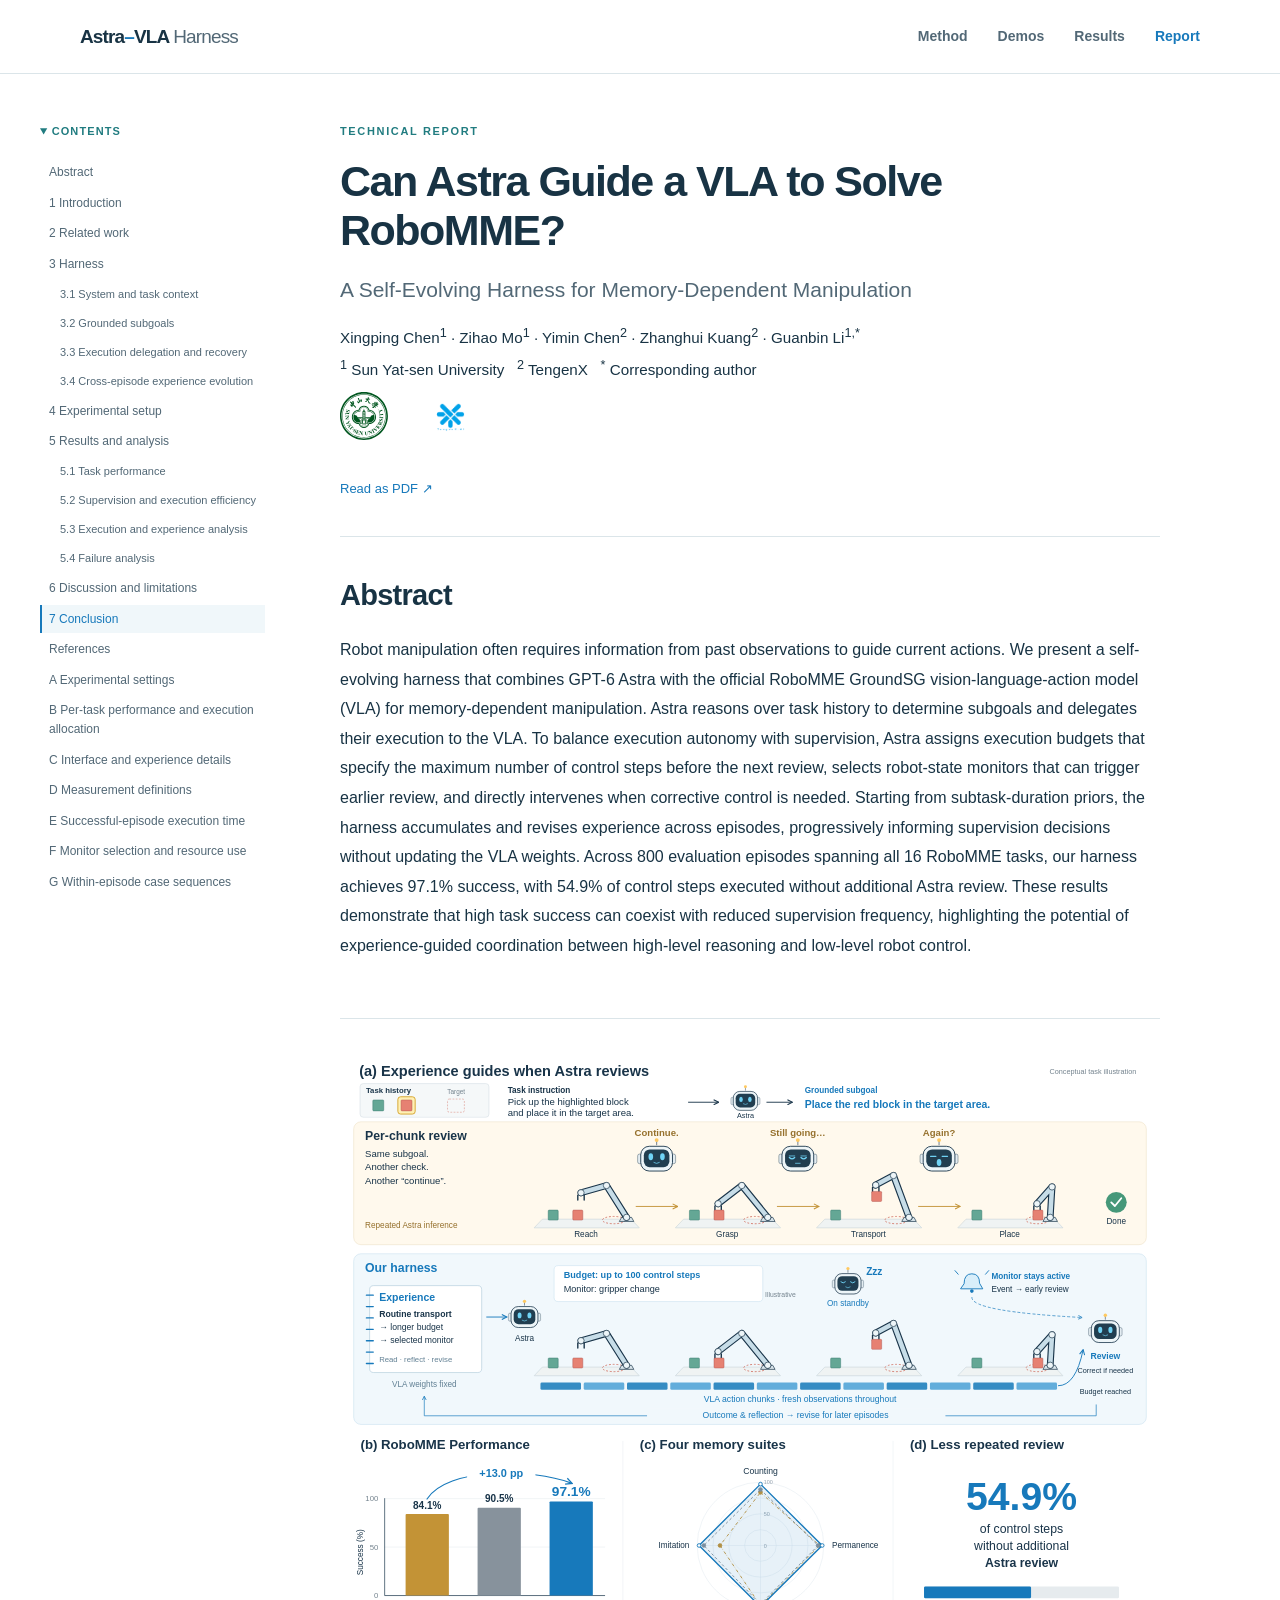
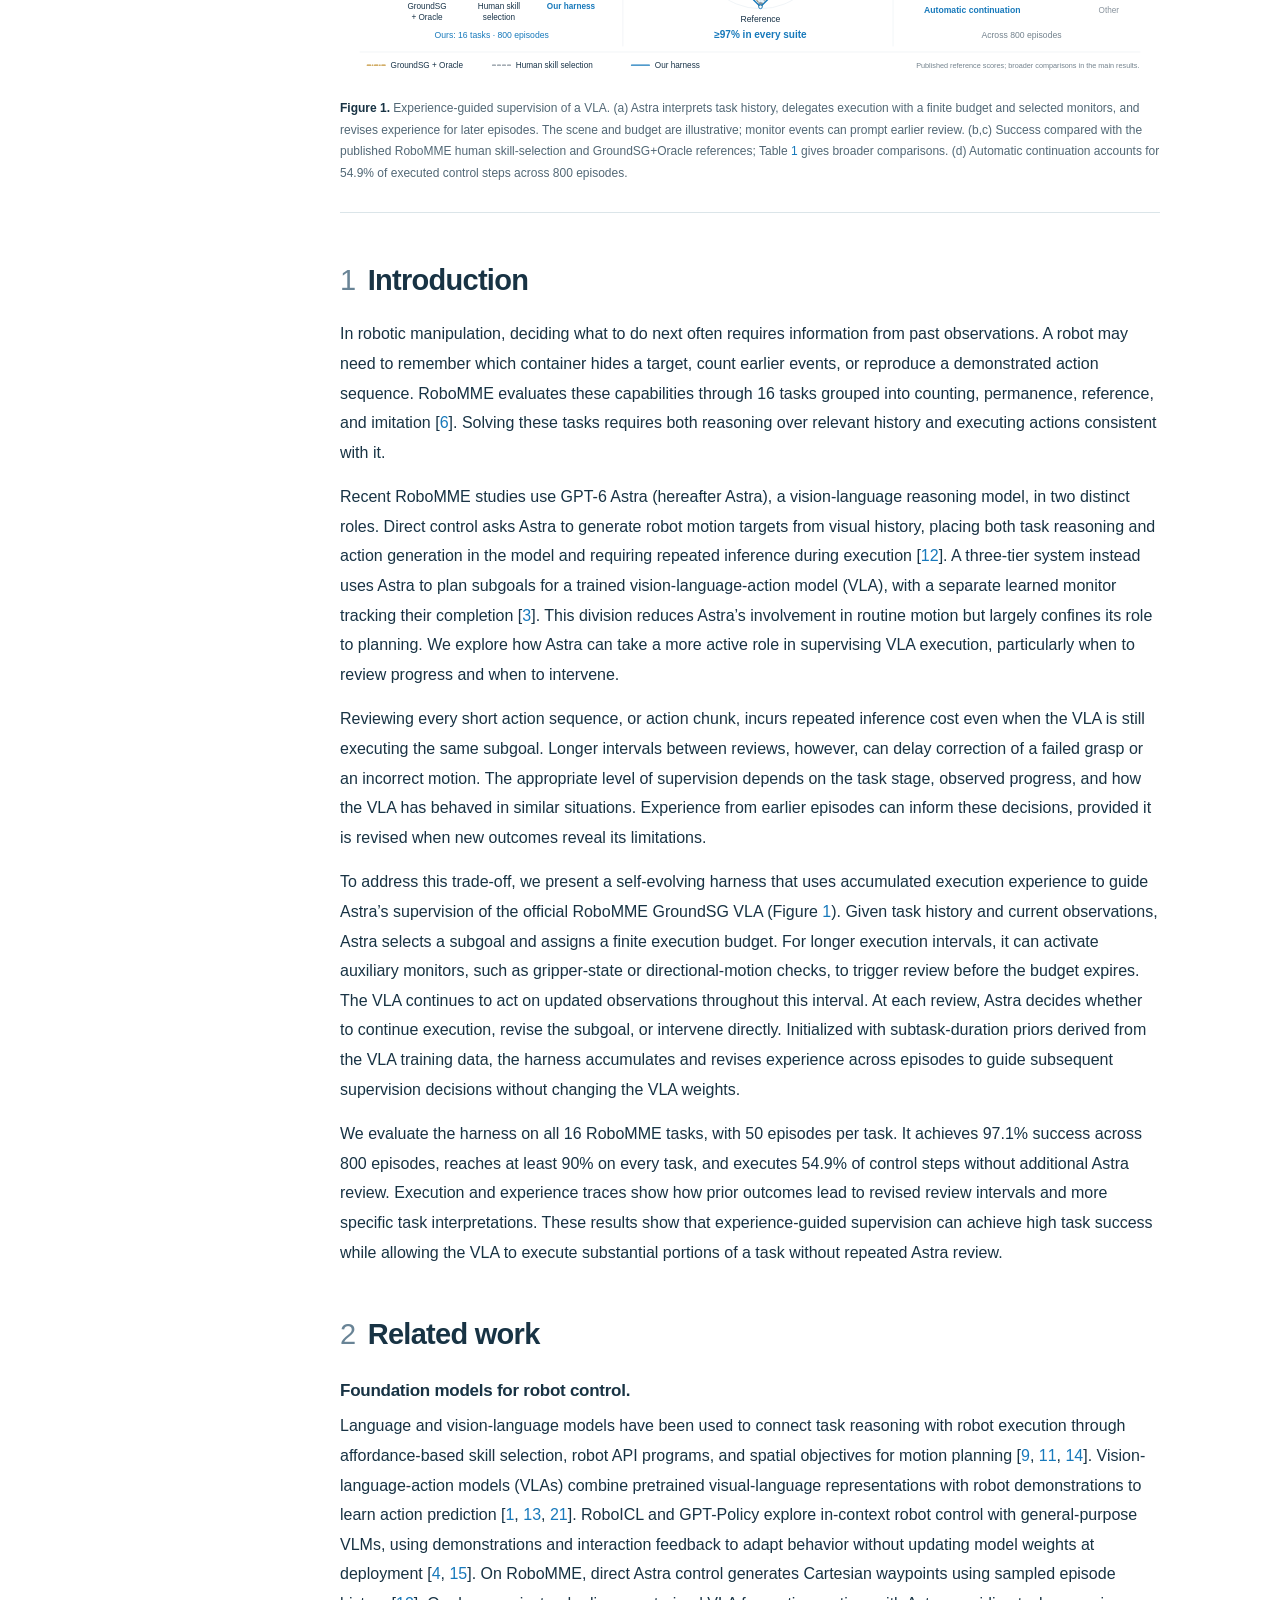
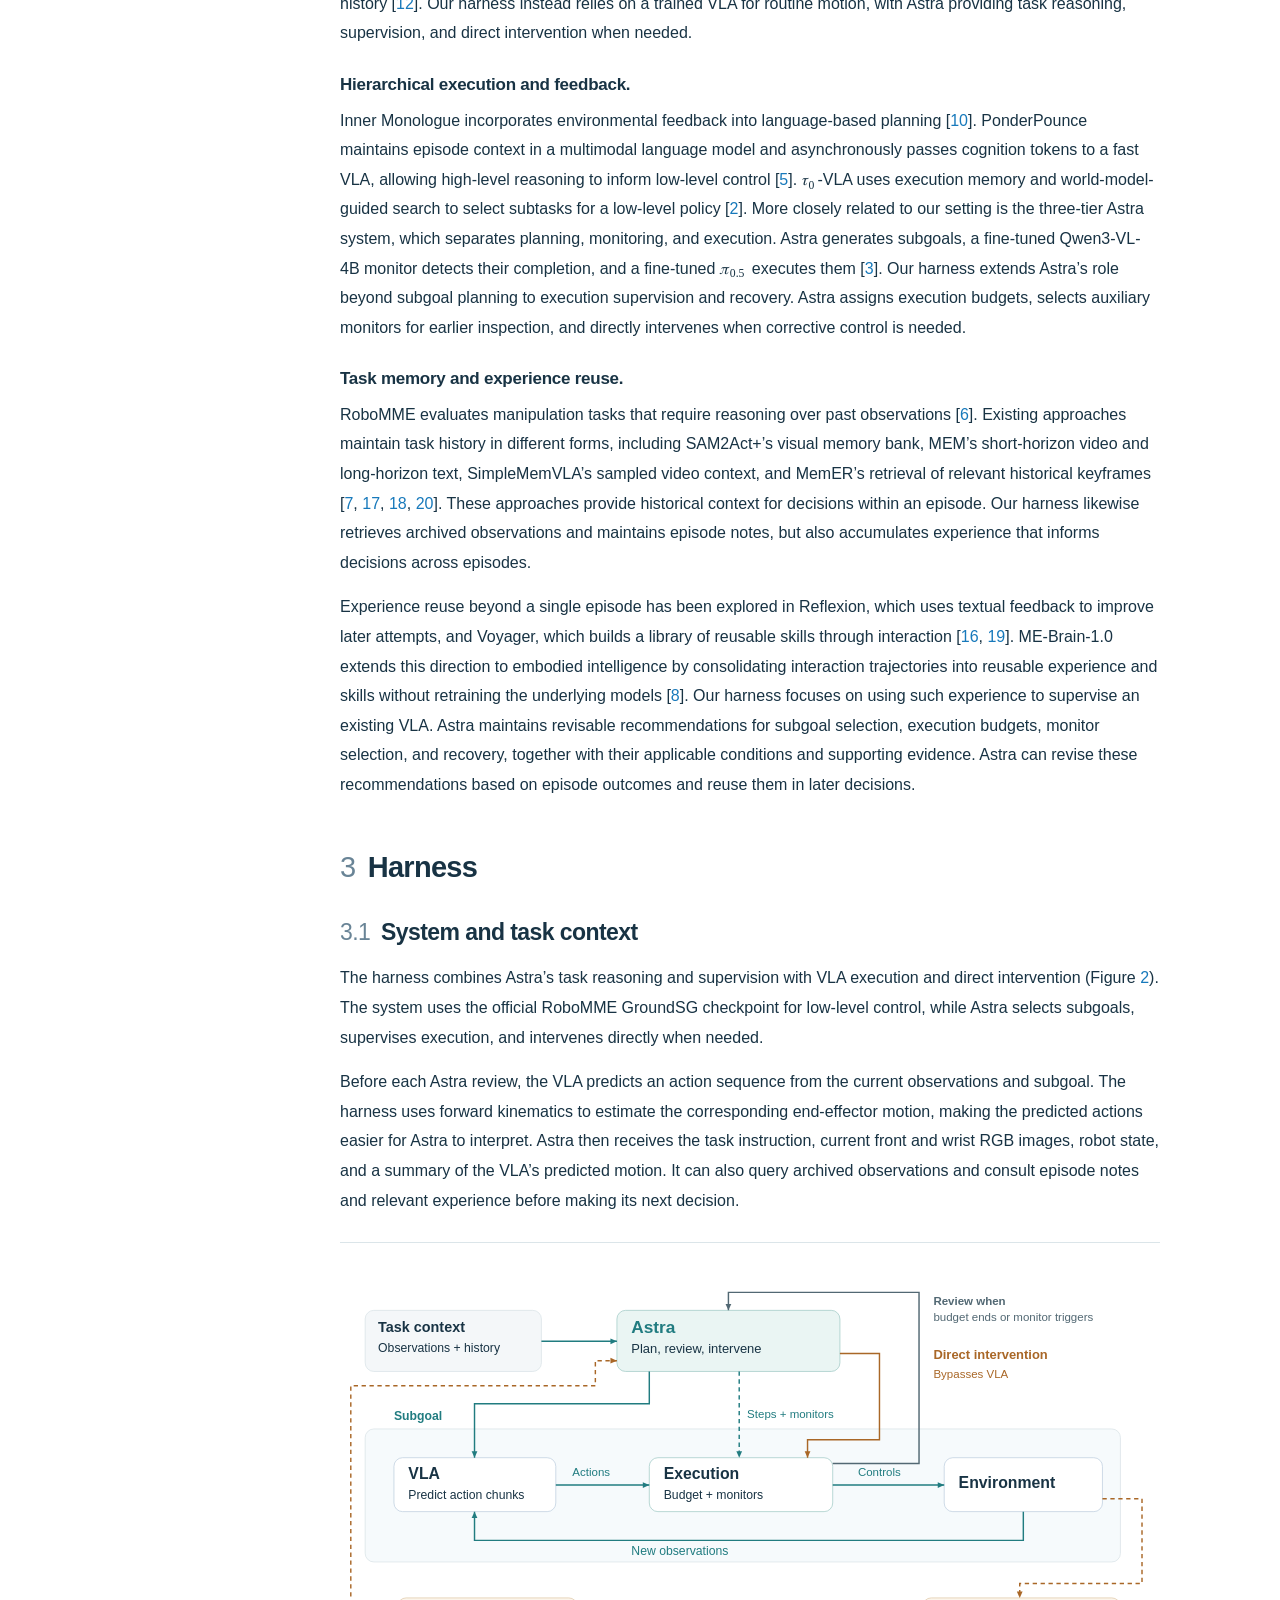
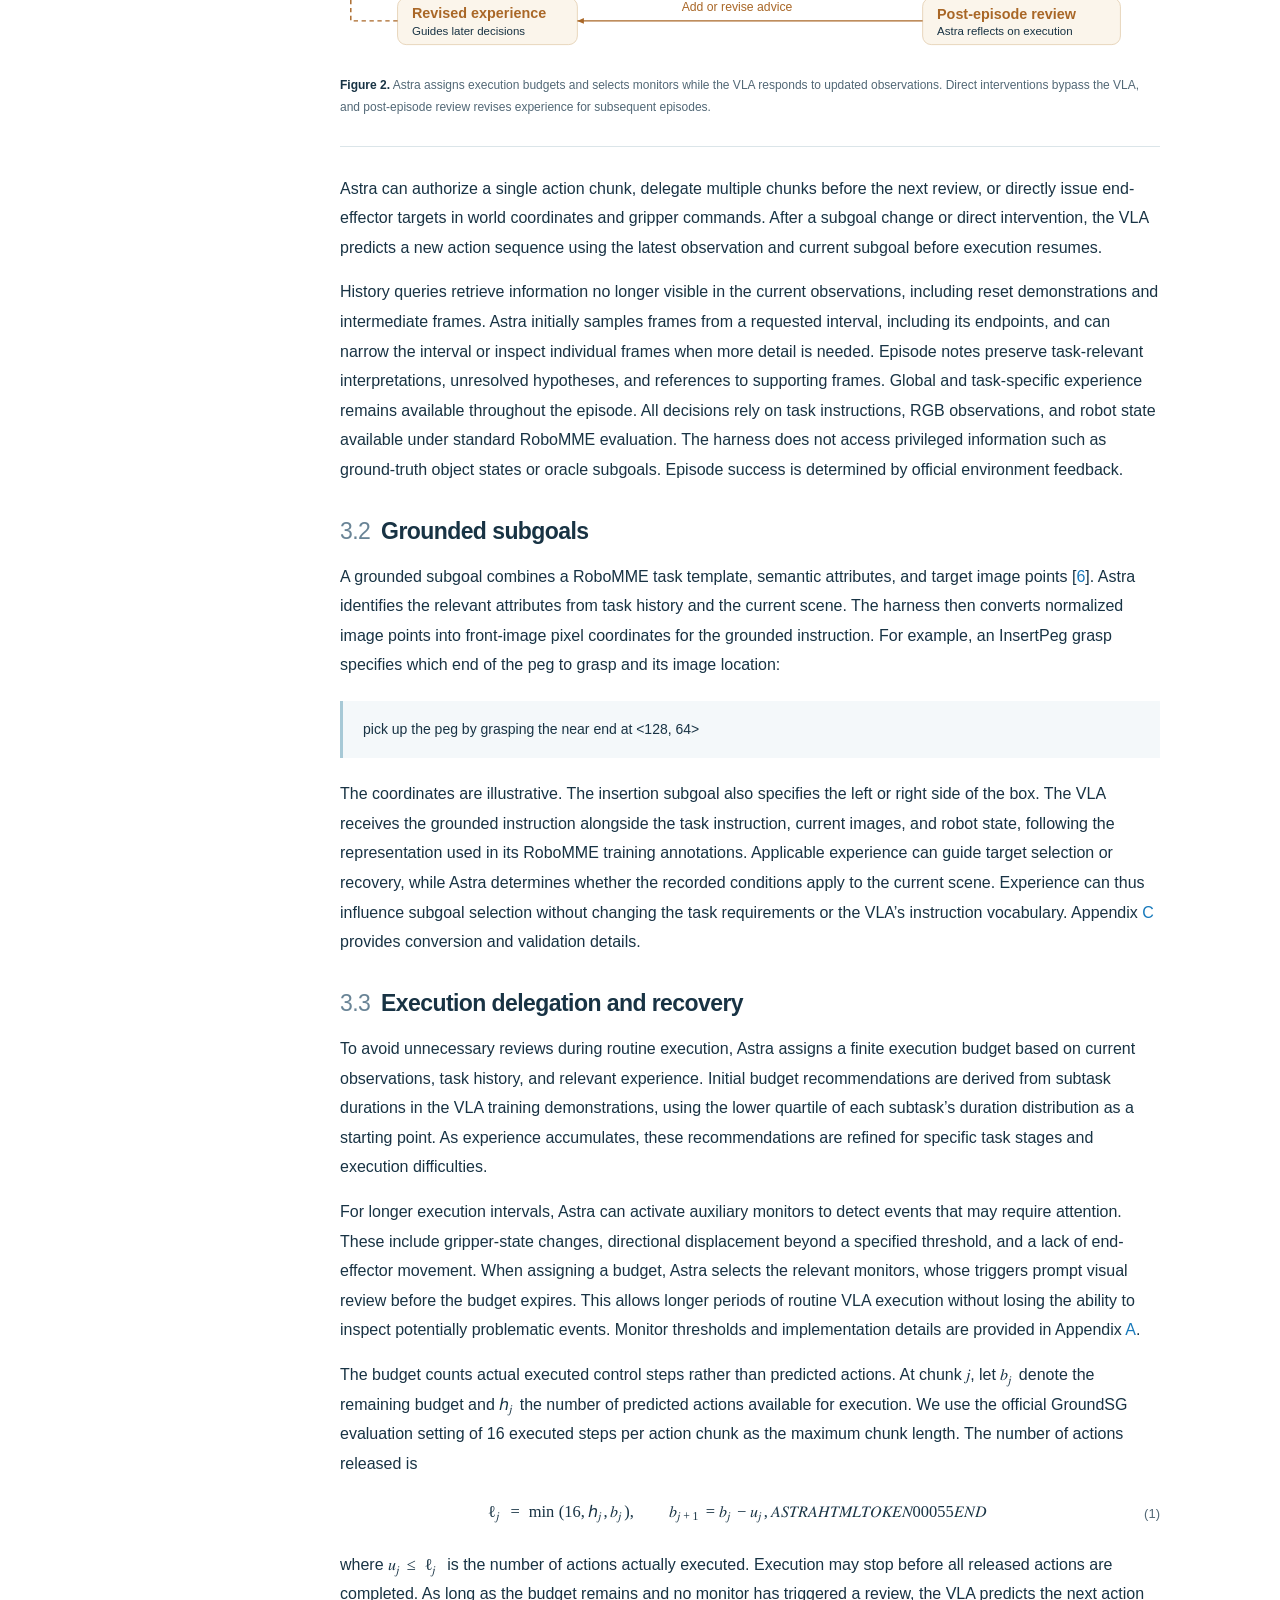
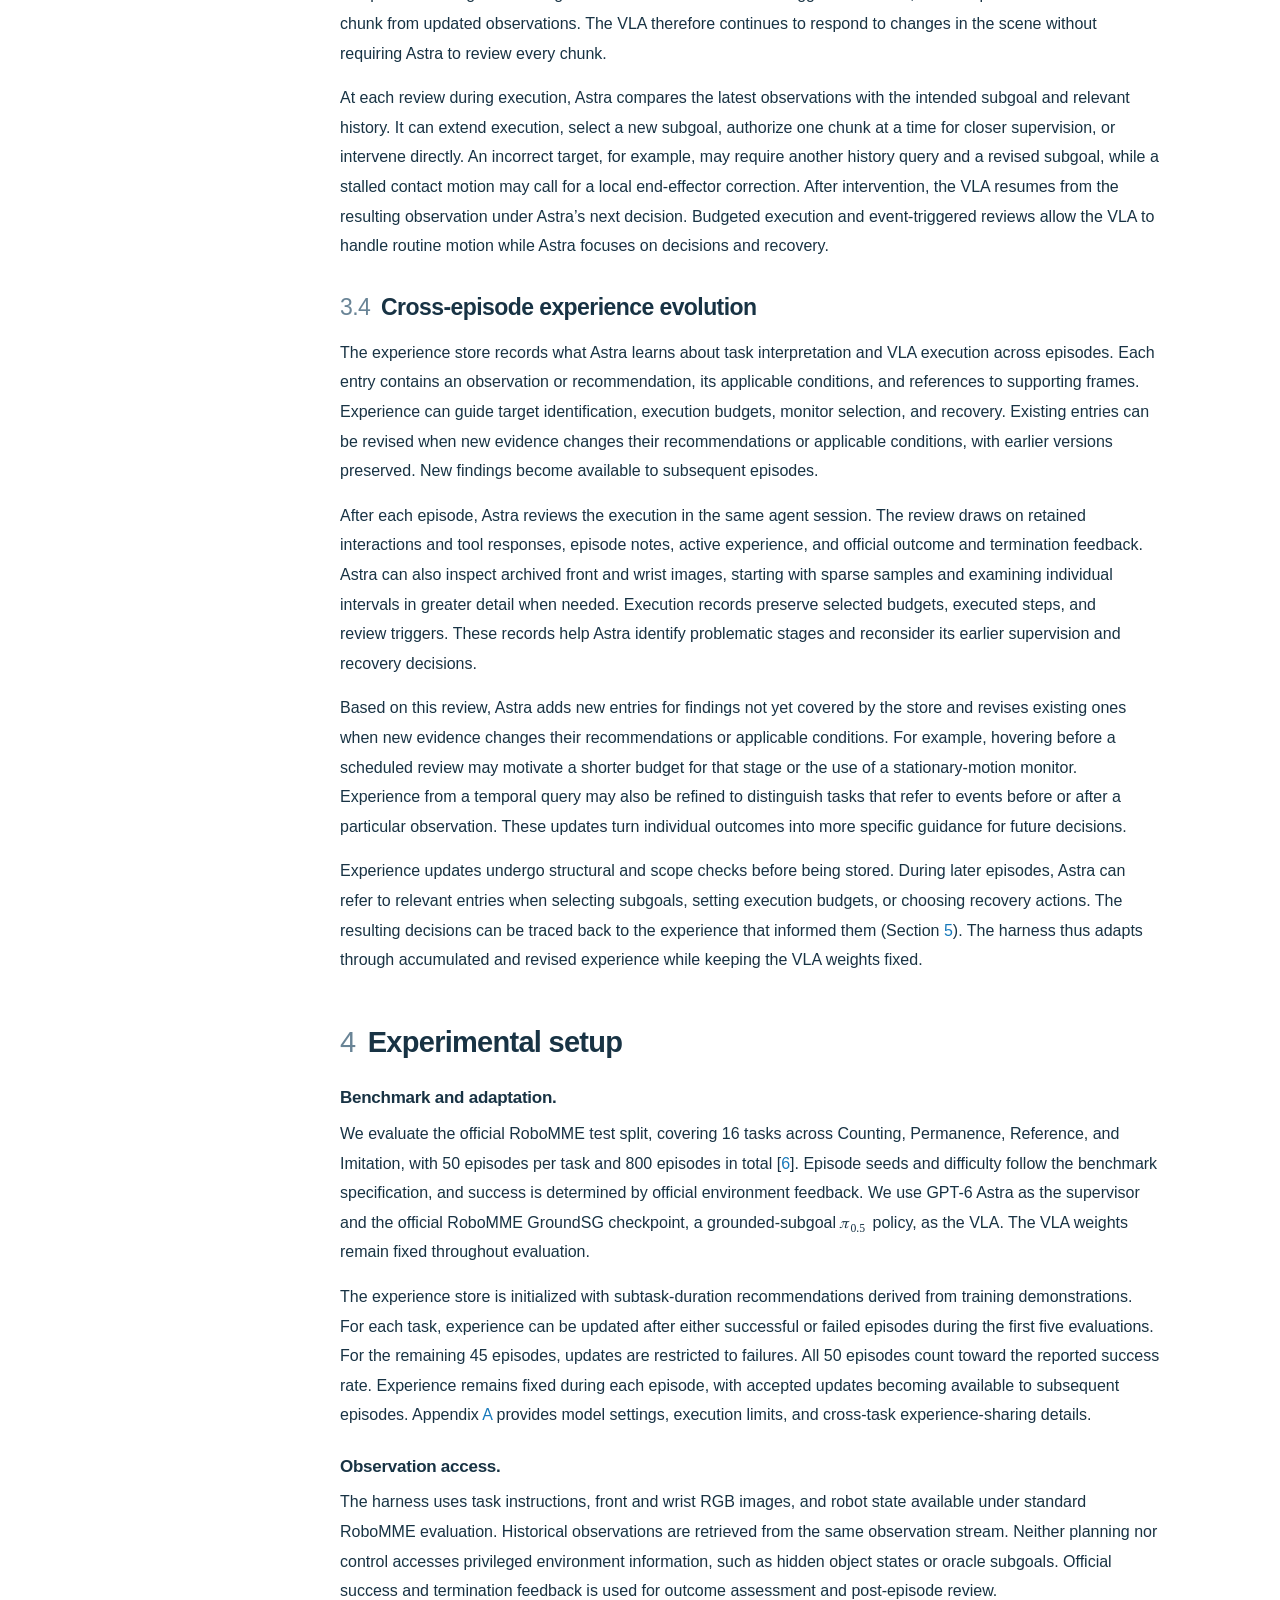
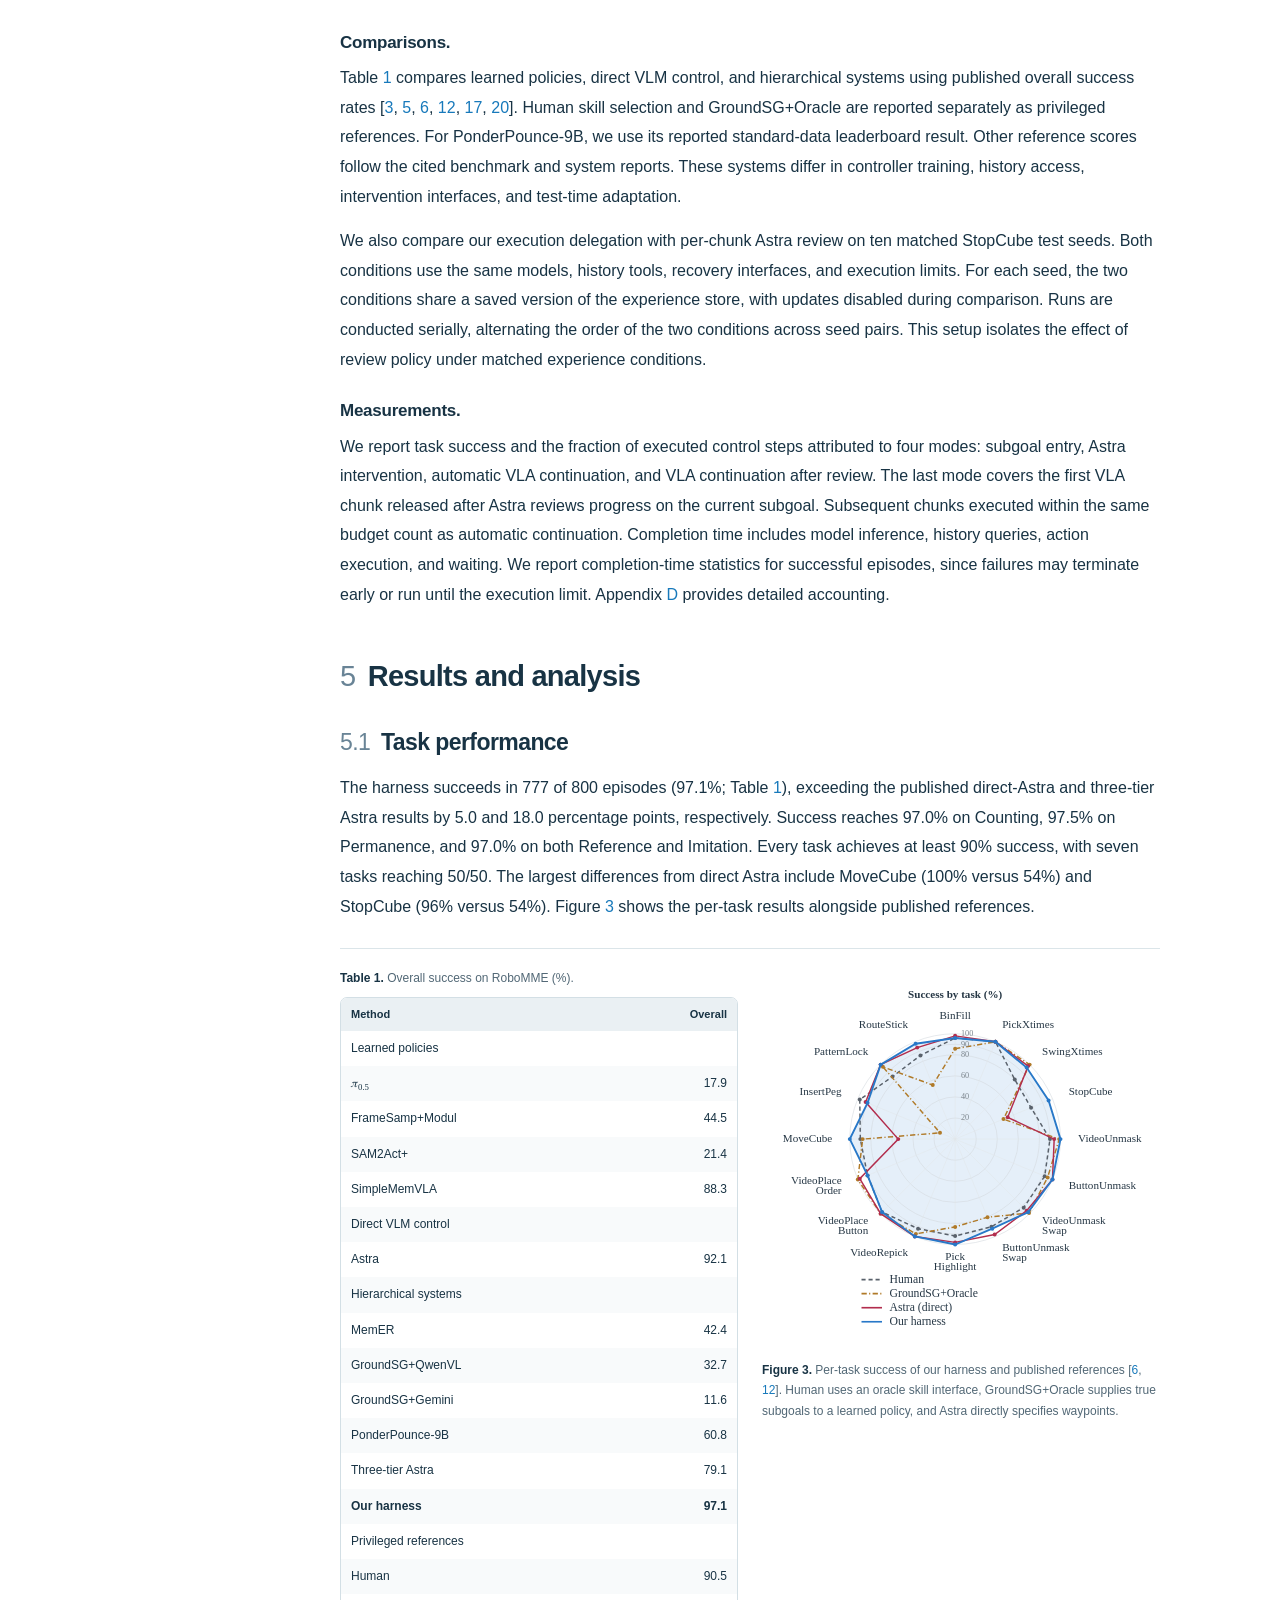
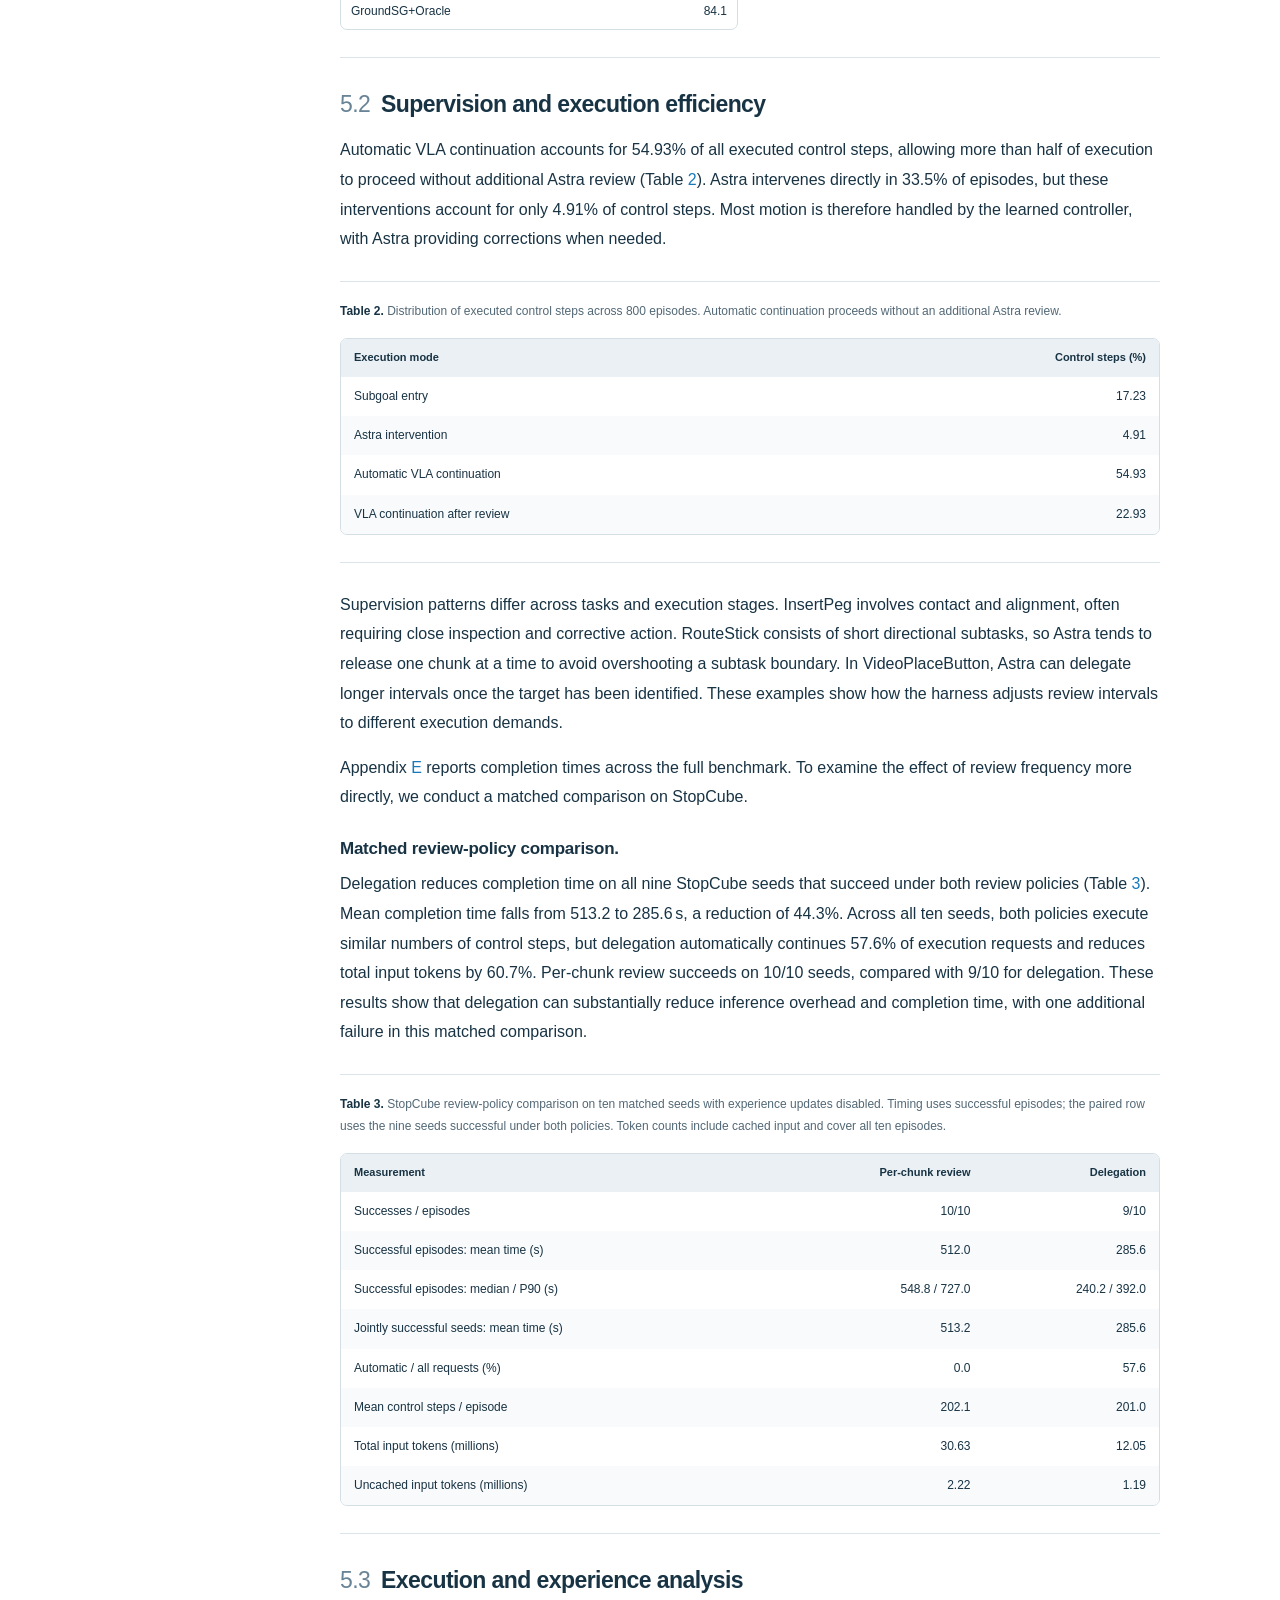
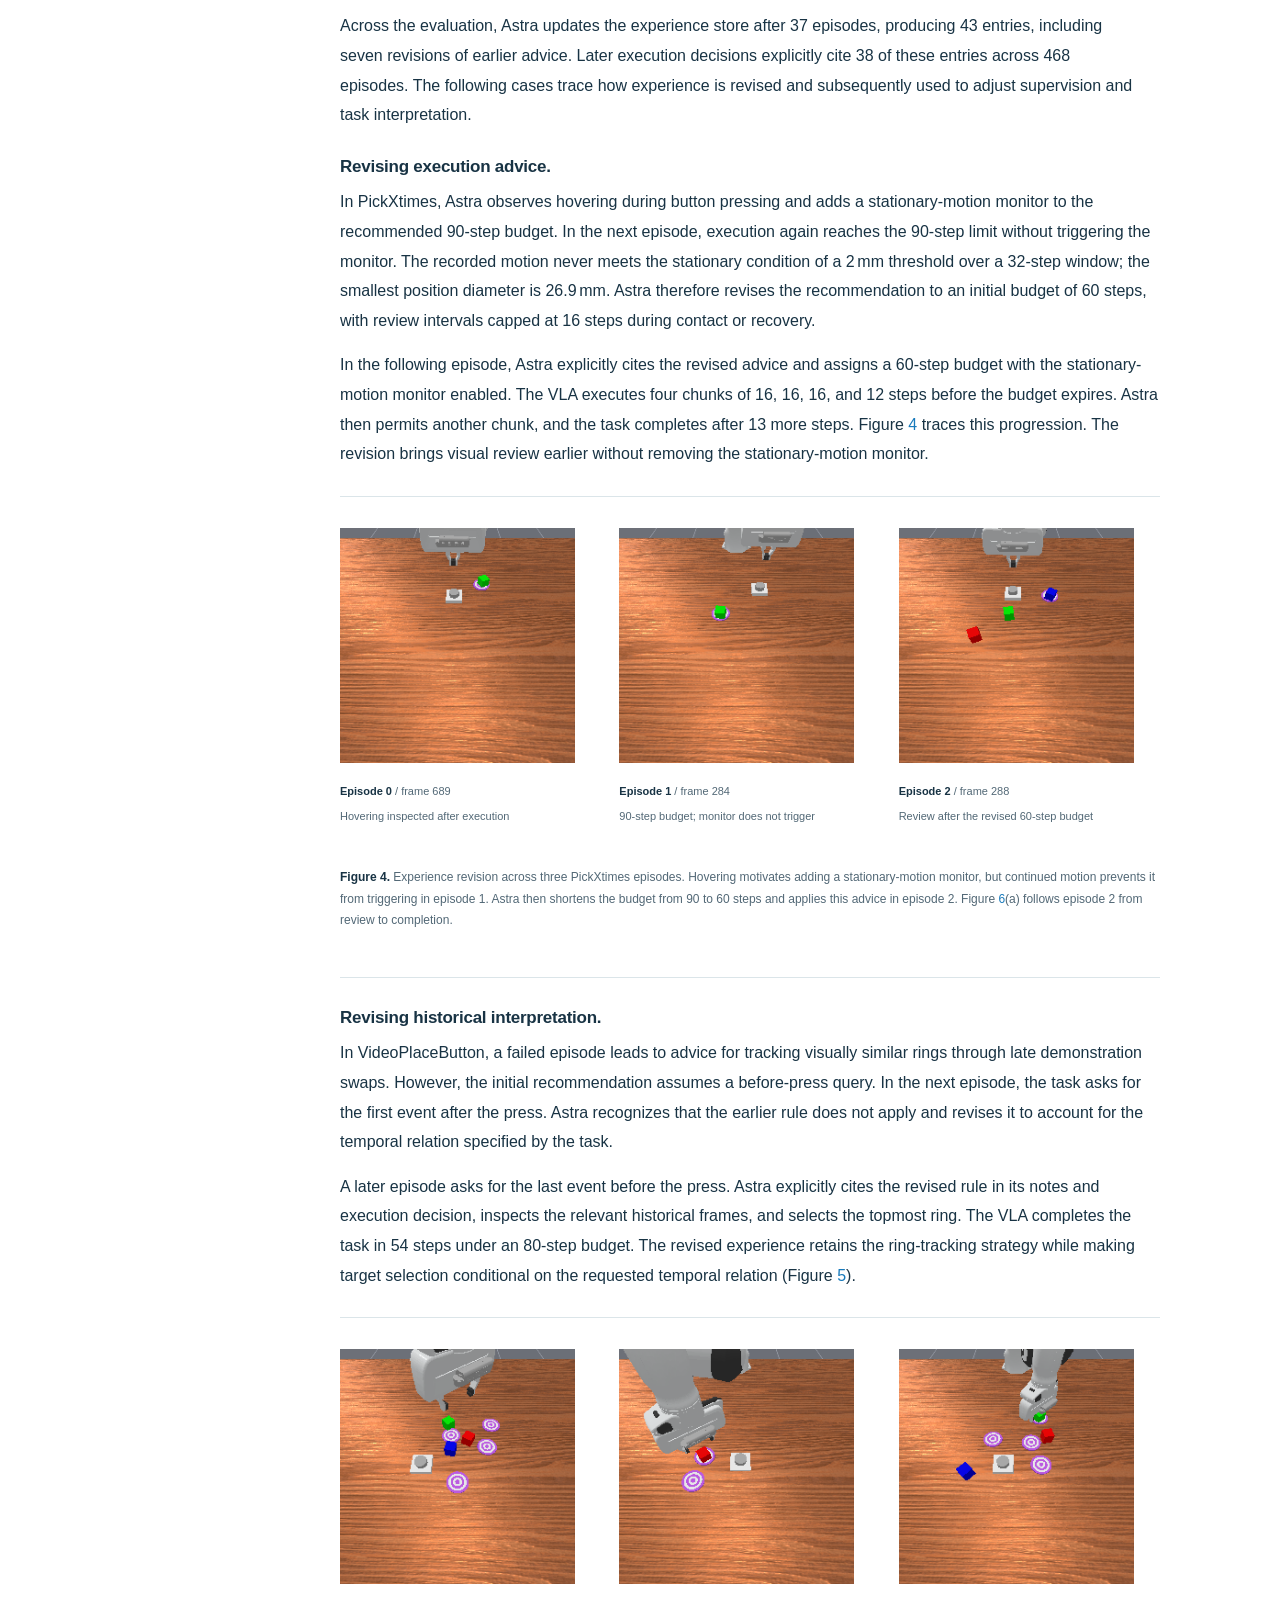
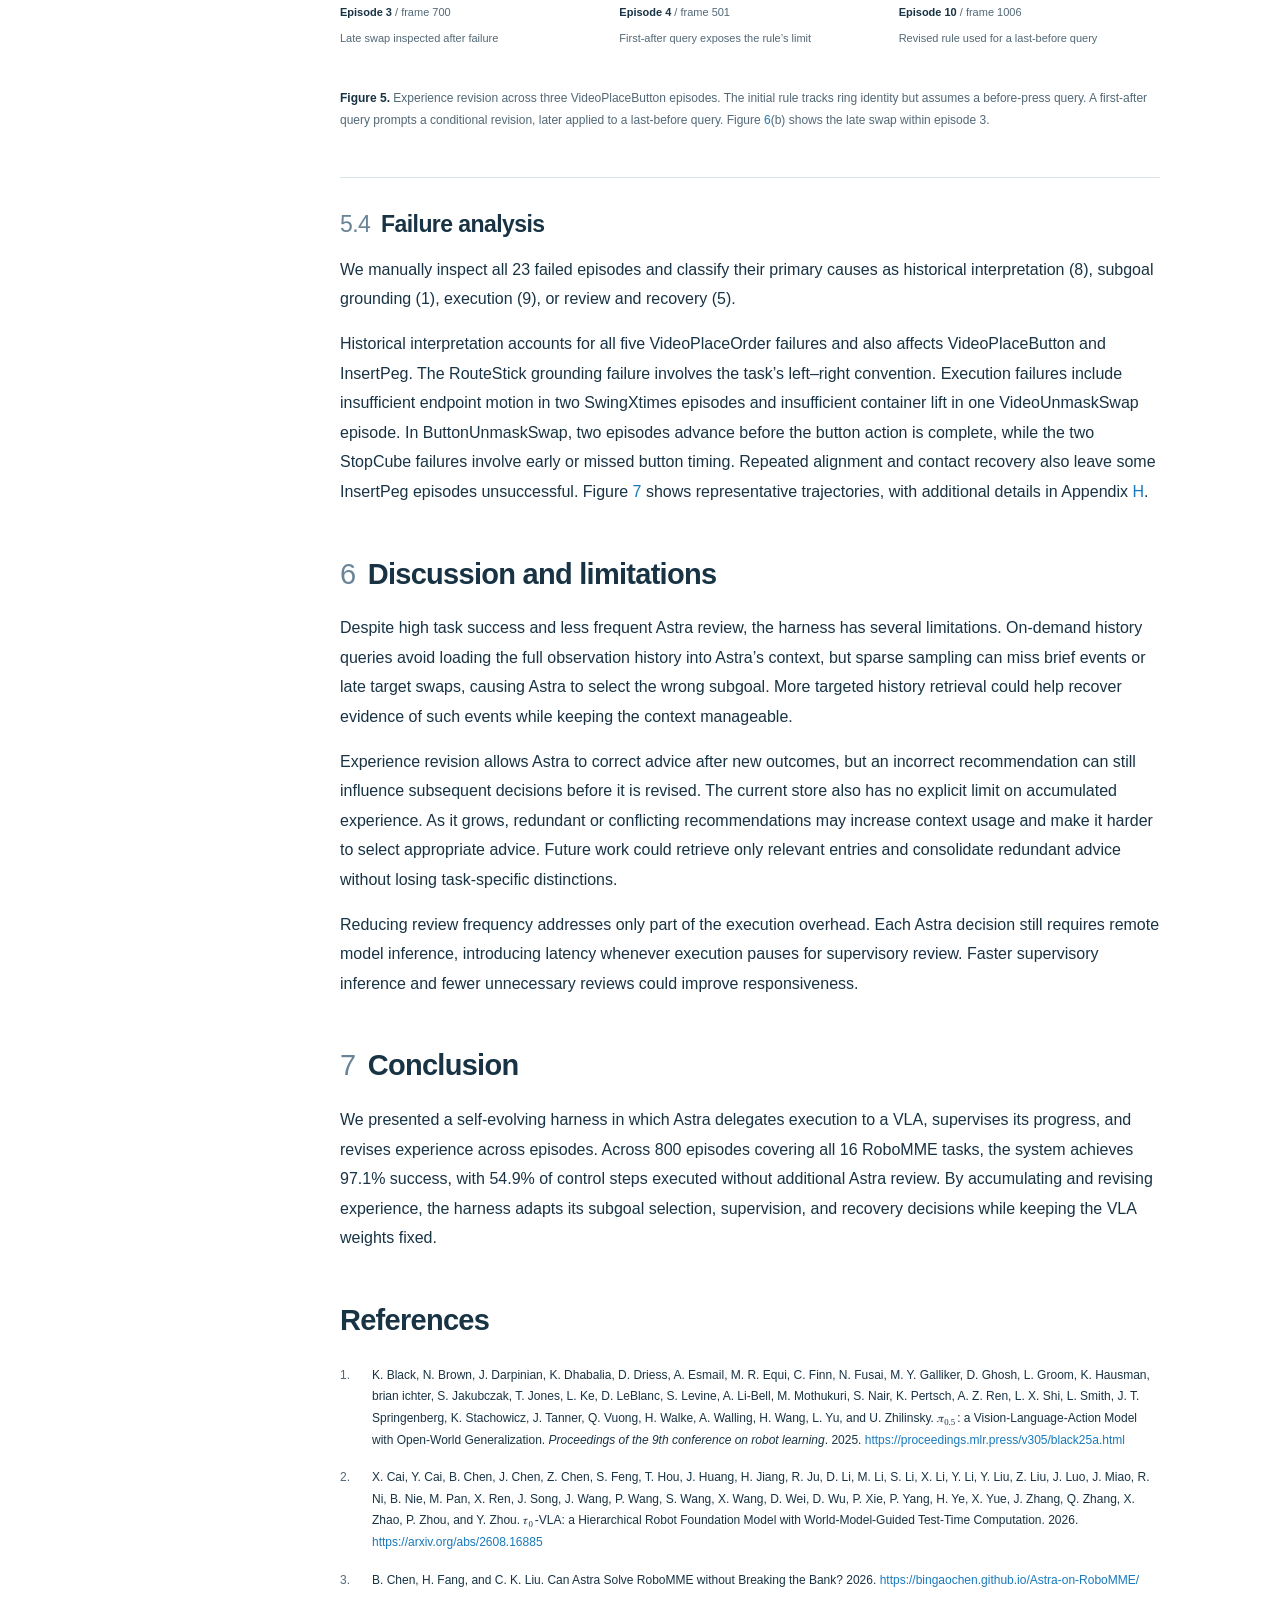
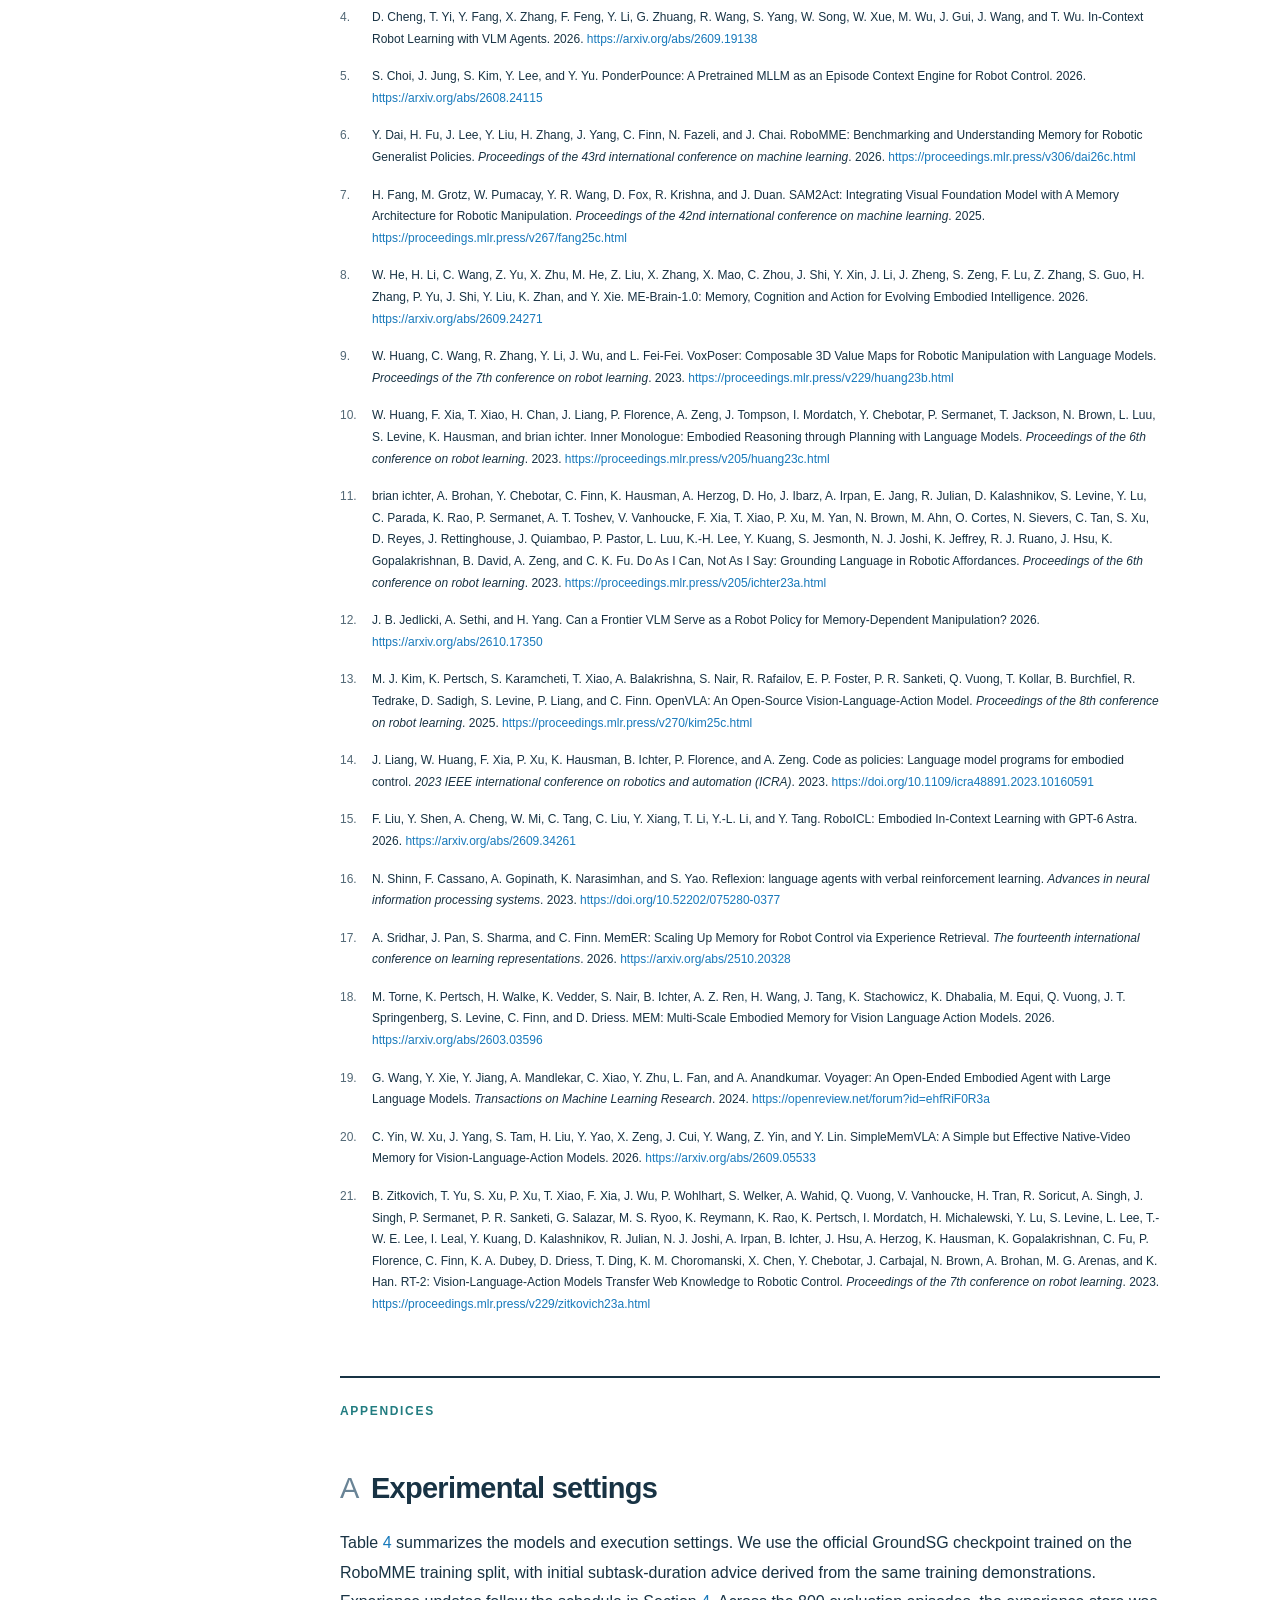
==== commit 3345c553: "Update report and prepare website for release" ====
--- a/docs/report/index.html
+++ b/docs/report/index.html
@@ -3,25 +3,26 @@
 <body class="report-page"><a class="skip-link" href="#report-content">Skip to report</a>
 <header class="site-header"><a class="wordmark" href="../">Astra<span>–</span>VLA <span class="wordmark-light">Harness</span></a><nav aria-label="Main"><a href="../#mechanism">Method</a><a href="../#demos">Demos</a><a href="../#results">Results</a><a class="nav-current" href="./" aria-current="page">Report</a></nav></header>
 <div class="report-layout"><aside class="report-sidebar"><details open><summary>Contents</summary><nav aria-label="Report contents"><a class="toc-level-2" href="#abstract"> Abstract</a><a class="toc-level-2" href="#sec:introduction">1 Introduction</a><a class="toc-level-2" href="#sec:related">2 Related work</a><a class="toc-level-2" href="#sec:harness">3 Harness</a><a class="toc-level-3" href="#system-and-task-context">3.1 System and task context</a><a class="toc-level-3" href="#grounded-subgoals">3.2 Grounded subgoals</a><a class="toc-level-3" href="#execution-delegation-and-recovery">3.3 Execution delegation and recovery</a><a class="toc-level-3" href="#cross-episode-experience-evolution">3.4 Cross-episode experience evolution</a><a class="toc-level-2" href="#sec:setup">4 Experimental setup</a><a class="toc-level-2" href="#sec:results">5 Results and analysis</a><a class="toc-level-3" href="#task-performance">5.1 Task performance</a><a class="toc-level-3" href="#supervision-and-execution-efficiency">5.2 Supervision and execution efficiency</a><a class="toc-level-3" href="#execution-and-experience-analysis">5.3 Execution and experience analysis</a><a class="toc-level-3" href="#failure-analysis">5.4 Failure analysis</a><a class="toc-level-2" href="#discussion-and-limitations">6 Discussion and limitations</a><a class="toc-level-2" href="#conclusion">7 Conclusion</a><a href="#references">References</a><a class="toc-level-2" href="#app:configuration">A Experimental settings</a><a class="toc-level-2" href="#app:task-results">B Per-task performance and execution allocation</a><a class="toc-level-2" href="#app:interfaces">C Interface and experience details</a><a class="toc-level-2" href="#app:measurements">D Measurement definitions</a><a class="toc-level-2" href="#app:completion-time">E Successful-episode execution time</a><a class="toc-level-2" href="#monitor-selection-and-resource-use">F Monitor selection and resource use</a><a class="toc-level-2" href="#app:case-sequences">G Within-episode case sequences</a><a class="toc-level-2" href="#app:failure-analysis">H Failure annotation and reference-frame clarification</a><a class="toc-level-2" href="#app:paired">I Review-policy comparison</a></nav></details><a class="pdf-link" href="../assets/technical-report.pdf">Download PDF ↗</a></aside>
-<main id="report-content" class="report-content"><header class="report-title"><p class="eyebrow">Technical report</p><h1>Can Astra Guide a VLA to Solve RoboMME?</h1><p class="report-subtitle">A Self-Evolving Harness for Memory-Dependent Manipulation</p><a href="../assets/technical-report.pdf">Read as PDF ↗</a></header><section class="abstract" id="abstract"><h2>Abstract</h2>
+<main id="report-content" class="report-content"><header class="report-title"><p class="eyebrow">Technical report</p><h1>Can Astra Guide a VLA to Solve RoboMME?</h1><p class="report-subtitle">A Self-Evolving Harness for Memory-Dependent Manipulation</p><div class="publication-authors"><p>Xingping Chen<sup>1</sup> · Zihao Mo<sup>1</sup> · Yimin Chen<sup>2</sup> · Zhanghui Kuang<sup>2</sup> · Guanbin Li<sup>1,*</sup></p><p><sup>1</sup> Sun Yat-sen University &nbsp; <sup>2</sup> TengenX &nbsp; <sup>*</sup> Corresponding author</p><div class="affiliation-logos"><img src="../assets/images/sysu-logo.svg" alt="Sun Yat-sen University logo"><img src="../assets/images/tengenx-logo.png" alt="TengenX logo"></div></div>
+<a href="../assets/technical-report.pdf">Read as PDF ↗</a></header><section class="abstract" id="abstract"><h2>Abstract</h2>
 <p>Robot manipulation often requires information from past observations
 to guide current actions. We present a self-evolving harness that
 combines GPT-6 Astra with the official RoboMME GroundSG
 vision-language-action model (VLA) for memory-dependent manipulation.
-Astra interprets task history and selects subgoals, while the VLA
-handles their execution. To reduce repeated supervision, Astra chooses
-how many control steps the VLA may execute before review and can select
-robot-state monitors that prompt earlier inspection. It also intervenes
-directly when execution requires correction. Starting from
-subtask-duration priors, the harness accumulates and revises experience
-across episodes. This experience informs when Astra can rely on the VLA
-and when closer supervision is needed, while VLA weights remain fixed.
-Across 800 test episodes covering all 16 RoboMME tasks, the system
-achieves 97.1% success, with 54.9% of control steps executed without
-additional Astra review. These results show that high task success can
-coexist with less frequent supervision, supporting experience-guided
-coordination as a practical way to combine VLM reasoning with learned
-robot control.</p>
+Astra reasons over task history to determine subgoals and delegates
+their execution to the VLA. To balance execution autonomy with
+supervision, Astra assigns execution budgets that specify the maximum
+number of control steps before the next review, selects robot-state
+monitors that can trigger earlier review, and directly intervenes when
+corrective control is needed. Starting from subtask-duration priors, the
+harness accumulates and revises experience across episodes,
+progressively informing supervision decisions without updating the VLA
+weights. Across 800 evaluation episodes spanning all 16 RoboMME tasks,
+our harness achieves 97.1% success, with 54.9% of control steps executed
+without additional Astra review. These results demonstrate that high
+task success can coexist with reduced supervision frequency,
+highlighting the potential of experience-guided coordination between
+high-level reasoning and low-level robot control.</p>
 </section>
 <div class="publication-panel figure-panel">
 <a class="zoom-image" href="../assets/images/teaser-v3.svg" data-zoom aria-label="Enlarge teaser v3"><img src="../assets/images/teaser-v3.svg" loading="lazy" alt="teaser v3"></a>
@@ -45,210 +46,226 @@
 demonstrated action sequence. RoboMME evaluates these capabilities
 through 16 tasks grouped into counting, permanence, reference, and
 imitation <span class="citation" data-cites="robomme">[<a
-href="#ref-robomme" role="doc-biblioref">6</a>]</span>. Solving them
-requires both interpreting the relevant history and executing actions
-consistent with it.</p>
+href="#ref-robomme" role="doc-biblioref">6</a>]</span>. Solving these
+tasks requires both reasoning over relevant history and executing
+actions consistent with it.</p>
 <p>Recent RoboMME studies use GPT-6 Astra (hereafter Astra), a
 vision-language reasoning model, in two distinct roles. Direct control
 asks Astra to generate robot motion targets from visual history, placing
-action generation as well as task reasoning in the model and incurring
+both task reasoning and action generation in the model and requiring
 repeated inference during execution <span class="citation"
 data-cites="astra-direct">[<a href="#ref-astra-direct"
 role="doc-biblioref">12</a>]</span>. A three-tier system instead uses
 Astra to plan subgoals for a trained vision-language-action model (VLA),
-with a separate learned monitor tracking completion <span
+with a separate learned monitor tracking their completion <span
 class="citation" data-cites="astra-three-tier">[<a
 href="#ref-astra-three-tier" role="doc-biblioref">3</a>]</span>. This
-division reduces Astra’s involvement in routine motion, but concentrates
-its role on planning. We seek to retain the efficiency of learned
-control while also using Astra to supervise progress and intervene when
-execution goes wrong.</p>
+division reduces Astra’s involvement in routine motion but largely
+confines its role to planning. We explore how Astra can take a more
+active role in supervising VLA execution, particularly when to review
+progress and when to intervene.</p>
 <p>Reviewing every short action sequence, or action chunk, incurs
 repeated inference cost even when the VLA is still executing the same
-subgoal. Longer intervals between reviews can delay correction of a
-failed grasp or an incorrect motion. Appropriate supervision therefore
-depends on the current task stage, visual evidence, and the controller’s
-behavior in similar situations. Experience from earlier episodes can
-help guide these decisions, but must be updated when new outcomes reveal
-its limitations.</p>
-<p>We present a self-evolving harness in which Astra learns from
-execution experience how to supervise the official RoboMME GroundSG VLA
-(Figure <a href="#fig:teaser">1</a>). Given task history and current
-observations, Astra selects a subgoal and a finite execution budget.
-When permitting a longer interval, it can activate auxiliary monitors,
-such as gripper-state or directional-motion checks, to trigger review
-before the budget expires. The VLA continues to react to the latest
-observations throughout this interval. At review, Astra decides whether
-to continue execution, revise the subgoal, or intervene directly.
-Post-episode reflection revises advice about these choices,
-progressively informing supervision without changing VLA weights.</p>
-<p>We evaluate the harness on all 16 RoboMME tasks with 50 episodes per
+subgoal. Longer intervals between reviews, however, can delay correction
+of a failed grasp or an incorrect motion. The appropriate level of
+supervision depends on the task stage, observed progress, and how the
+VLA has behaved in similar situations. Experience from earlier episodes
+can inform these decisions, provided it is revised when new outcomes
+reveal its limitations.</p>
+<p>To address this trade-off, we present a self-evolving harness that
+uses accumulated execution experience to guide Astra’s supervision of
+the official RoboMME GroundSG VLA (Figure <a href="#fig:teaser">1</a>).
+Given task history and current observations, Astra selects a subgoal and
+assigns a finite execution budget. For longer execution intervals, it
+can activate auxiliary monitors, such as gripper-state or
+directional-motion checks, to trigger review before the budget expires.
+The VLA continues to act on updated observations throughout this
+interval. At each review, Astra decides whether to continue execution,
+revise the subgoal, or intervene directly. Initialized with
+subtask-duration priors derived from the VLA training data, the harness
+accumulates and revises experience across episodes to guide subsequent
+supervision decisions without changing the VLA weights.</p>
+<p>We evaluate the harness on all 16 RoboMME tasks, with 50 episodes per
 task. It achieves 97.1% success across 800 episodes, reaches at least
 90% on every task, and executes 54.9% of control steps without
 additional Astra review. Execution and experience traces show how prior
 outcomes lead to revised review intervals and more specific task
-interpretations. Together, these results and traces illustrate how
-experience can guide Astra’s supervision while the VLA carries out
-substantial portions of execution without additional review.</p>
+interpretations. These results show that experience-guided supervision
+can achieve high task success while allowing the VLA to execute
+substantial portions of a task without repeated Astra review.</p>
 <h2 id="sec:related"><span class="section-number">2</span> Related work</h2>
 <h3 id="foundation-models-for-robot-control" class="paragraph-heading">Foundation models for robot control.</h3>
-<p>Language and vision-language models connect high-level task reasoning
-to robot execution through affordance-based skill selection, robot API
-programs, and spatial objectives for motion planning <span
+<p>Language and vision-language models have been used to connect task
+reasoning with robot execution through affordance-based skill selection,
+robot API programs, and spatial objectives for motion planning <span
 class="citation" data-cites="saycan code-as-policies voxposer">[<a
 href="#ref-voxposer" role="doc-biblioref">9</a>, <a href="#ref-saycan"
 role="doc-biblioref">11</a>, <a href="#ref-code-as-policies"
-role="doc-biblioref">14</a>]</span>. VLAs learn action prediction from
-robot demonstrations and pretrained representations <span
-class="citation" data-cites="rt2 openvla pi05">[<a href="#ref-pi05"
+role="doc-biblioref">14</a>]</span>. Vision-language-action models
+(VLAs) combine pretrained visual-language representations with robot
+demonstrations to learn action prediction <span class="citation"
+data-cites="rt2 openvla pi05">[<a href="#ref-pi05"
 role="doc-biblioref">1</a>, <a href="#ref-openvla"
 role="doc-biblioref">13</a>, <a href="#ref-rt2"
-role="doc-biblioref">21</a>]</span>, while RoboICL and GPT-Policy
-explore general-purpose VLM control from demonstrations and feedback
-without deployment-time weight updates <span class="citation"
+role="doc-biblioref">21</a>]</span>. RoboICL and GPT-Policy explore
+in-context robot control with general-purpose VLMs, using demonstrations
+and interaction feedback to adapt behavior without updating model
+weights at deployment <span class="citation"
 data-cites="roboicl gpt-policy">[<a href="#ref-gpt-policy"
 role="doc-biblioref">4</a>, <a href="#ref-roboicl"
-role="doc-biblioref">15</a>]</span>. The direct Astra policy generates
-Cartesian waypoints using sampled episode history on RoboMME <span
+role="doc-biblioref">15</a>]</span>. On RoboMME, direct Astra control
+generates Cartesian waypoints using sampled episode history <span
 class="citation" data-cites="astra-direct">[<a href="#ref-astra-direct"
-role="doc-biblioref">12</a>]</span>. In our system, a trained VLA
-handles routine execution, while Astra can directly intervene when
-needed.</p>
+role="doc-biblioref">12</a>]</span>. Our harness instead relies on a
+trained VLA for routine motion, with Astra providing task reasoning,
+supervision, and direct intervention when needed.</p>
 <h3 id="hierarchical-execution-and-feedback" class="paragraph-heading">Hierarchical execution and feedback.</h3>
 <p>Inner Monologue incorporates environmental feedback into
 language-based planning <span class="citation"
 data-cites="inner-monologue">[<a href="#ref-inner-monologue"
-role="doc-biblioref">10</a>]</span>. PonderPounce uses a multimodal
-model to maintain episode context and guide a fast VLA, while
+role="doc-biblioref">10</a>]</span>. PonderPounce maintains episode
+context in a multimodal language model and asynchronously passes
+cognition tokens to a fast VLA, allowing high-level reasoning to inform
+low-level control <span class="citation" data-cites="ponderpounce">[<a
+href="#ref-ponderpounce" role="doc-biblioref">5</a>]</span>.
 <math display="inline" xmlns="http://www.w3.org/1998/Math/MathML"><semantics><msub><mi>τ</mi><mn>0</mn></msub><annotation encoding="application/x-tex">\tau_0</annotation></semantics></math>-VLA
-combines execution memory with world-model-guided subtask selection
-<span class="citation" data-cites="ponderpounce tau0-vla">[<a
-href="#ref-tau0-vla" role="doc-biblioref">2</a>, <a
-href="#ref-ponderpounce" role="doc-biblioref">5</a>]</span>. The
-three-tier Astra system uses a fine-tuned Qwen3-VL-4B monitor to detect
-subtask completion and trigger the next Astra planning call, while a
+uses execution memory and world-model-guided search to select subtasks
+for a low-level policy <span class="citation" data-cites="tau0-vla">[<a
+href="#ref-tau0-vla" role="doc-biblioref">2</a>]</span>. More closely
+related to our setting is the three-tier Astra system, which separates
+planning, monitoring, and execution. Astra generates subgoals, a
+fine-tuned Qwen3-VL-4B monitor detects their completion, and a
 fine-tuned
 <math display="inline" xmlns="http://www.w3.org/1998/Math/MathML"><semantics><msub><mi>π</mi><mn>0.5</mn></msub><annotation encoding="application/x-tex">\pi_{0.5}</annotation></semantics></math> executes
-the subtasks <span class="citation" data-cites="astra-three-tier">[<a
-href="#ref-astra-three-tier" role="doc-biblioref">3</a>]</span>. In
-contrast, our harness allows Astra to schedule execution reviews and
-configure auxiliary monitors that can trigger earlier inspection. Beyond
-subtask completion, Astra can assess execution errors and intervene
-directly when recovery is needed.</p>
+them <span class="citation" data-cites="astra-three-tier">[<a
+href="#ref-astra-three-tier" role="doc-biblioref">3</a>]</span>. Our
+harness extends Astra’s role beyond subgoal planning to execution
+supervision and recovery. Astra assigns execution budgets, selects
+auxiliary monitors for earlier inspection, and directly intervenes when
+corrective control is needed.</p>
 <h3 id="task-memory-and-experience-reuse" class="paragraph-heading">Task memory and experience reuse.</h3>
-<p>RoboMME evaluates manipulation that depends on past observations
-<span class="citation" data-cites="robomme">[<a href="#ref-robomme"
-role="doc-biblioref">6</a>]</span>. Relevant memory mechanisms include
+<p>RoboMME evaluates manipulation tasks that require reasoning over past
+observations <span class="citation" data-cites="robomme">[<a
+href="#ref-robomme" role="doc-biblioref">6</a>]</span>. Existing
+approaches maintain task history in different forms, including
 SAM2Act+’s visual memory bank, MEM’s short-horizon video and
 long-horizon text, SimpleMemVLA’s sampled video context, and MemER’s
-retrieval of task-relevant historical keyframes <span class="citation"
+retrieval of relevant historical keyframes <span class="citation"
 data-cites="sam2act mem simplememvla memer">[<a href="#ref-sam2act"
 role="doc-biblioref">7</a>, <a href="#ref-memer"
 role="doc-biblioref">17</a>, <a href="#ref-mem"
 role="doc-biblioref">18</a>, <a href="#ref-simplememvla"
-role="doc-biblioref">20</a>]</span>. Our harness uses archived images
-and episode notes to maintain task context within an episode, while
-separately accumulating experience to guide decisions in future
-episodes.</p>
-<p>Beyond within-episode memory, Reflexion uses textual feedback to
-improve subsequent attempts, Voyager accumulates reusable skills through
-interaction, and ME-Brain-1.0 consolidates embodied experience for
-future decisions <span class="citation"
-data-cites="reflexion voyager mebrain">[<a href="#ref-mebrain"
-role="doc-biblioref">8</a>, <a href="#ref-reflexion"
-role="doc-biblioref">16</a>, <a href="#ref-voyager"
-role="doc-biblioref">19</a>]</span>. Our persistent store contains
-conditional execution advice that Astra can revise after an episode.
-This experience guides subgoal planning, review timing, and recovery
-decisions, with recommendations tied to their supporting evidence and
-applicable conditions.</p>
+role="doc-biblioref">20</a>]</span>. These approaches provide historical
+context for decisions within an episode. Our harness likewise retrieves
+archived observations and maintains episode notes, but also accumulates
+experience that informs decisions across episodes.</p>
+<p>Experience reuse beyond a single episode has been explored in
+Reflexion, which uses textual feedback to improve later attempts, and
+Voyager, which builds a library of reusable skills through interaction
+<span class="citation" data-cites="reflexion voyager">[<a
+href="#ref-reflexion" role="doc-biblioref">16</a>, <a
+href="#ref-voyager" role="doc-biblioref">19</a>]</span>. ME-Brain-1.0
+extends this direction to embodied intelligence by consolidating
+interaction trajectories into reusable experience and skills without
+retraining the underlying models <span class="citation"
+data-cites="mebrain">[<a href="#ref-mebrain"
+role="doc-biblioref">8</a>]</span>. Our harness focuses on using such
+experience to supervise an existing VLA. Astra maintains revisable
+recommendations for subgoal selection, execution budgets, monitor
+selection, and recovery, together with their applicable conditions and
+supporting evidence. Astra can revise these recommendations based on
+episode outcomes and reuse them in later decisions.</p>
 <h2 id="sec:harness"><span class="section-number">3</span> Harness</h2>
 <h3 id="system-and-task-context"><span class="section-number">3.1</span> System and task context</h3>
-<p>The harness connects Astra’s task decisions to VLA execution and
-direct intervention (Figure <a href="#fig:architecture">2</a>). At each
-decision point, Astra receives the task instruction, current front and
-wrist RGB images, robot state, and a summary of the next action sequence
-predicted by the VLA. It can query archived observations and consult
-episode notes. Relevant global and task experience remains available
-throughout the episode. Forward kinematics is used to estimate the
-end-effector motion implied by the VLA’s predicted joint actions.
-Episode success is determined by official environment feedback.</p>
+<p>The harness combines Astra’s task reasoning and supervision with VLA
+execution and direct intervention (Figure <a
+href="#fig:architecture">2</a>). The system uses the official RoboMME
+GroundSG checkpoint for low-level control, while Astra selects subgoals,
+supervises execution, and intervenes directly when needed.</p>
+<p>Before each Astra review, the VLA predicts an action sequence from
+the current observations and subgoal. The harness uses forward
+kinematics to estimate the corresponding end-effector motion, making the
+predicted actions easier for Astra to interpret. Astra then receives the
+task instruction, current front and wrist RGB images, robot state, and a
+summary of the VLA’s predicted motion. It can also query archived
+observations and consult episode notes and relevant experience before
+making its next decision.</p>
 <div class="publication-panel figure-panel">
 <a class="zoom-image" href="../assets/images/architecture.svg" data-zoom aria-label="Enlarge architecture"><img src="../assets/images/architecture.svg" loading="lazy" alt="architecture"></a>
 <div class="caption">
-<p><strong>Figure 2.</strong> Astra sets execution budgets and selects
-monitors while the VLA reacts to new observations. Direct interventions
-bypass the VLA; post-episode review revises advice for later
-decisions.</p>
+<p><strong>Figure 2.</strong> Astra assigns execution budgets and
+selects monitors while the VLA responds to updated observations. Direct
+interventions bypass the VLA, and post-episode review revises experience
+for subsequent episodes.</p>
 </div>
 <span class="reference-anchor" id="fig:architecture"></span>
 </div>
-<p>The VLA uses the official RoboMME GroundSG checkpoint and maps its
-current observation and grounded subgoal to a joint-action sequence.
-Astra can permit one action chunk, let the VLA execute several chunks
-before review, or directly specify end-effector targets in world
-coordinates and gripper commands. Direct intervention bypasses the VLA
-but acts on the same robot and episode. After a subgoal change or direct
-intervention, the VLA predicts a new action sequence from the latest
+<p>Astra can authorize a single action chunk, delegate multiple chunks
+before the next review, or directly issue end-effector targets in world
+coordinates and gripper commands. After a subgoal change or direct
+intervention, the VLA predicts a new action sequence using the latest
 observation and current subgoal before execution resumes.</p>
-<p>History queries recover evidence absent from the current views,
-including reset demonstrations and intermediate observations. Astra
-first samples a requested interval, including its endpoints, then
-narrows the interval or inspects original frames when necessary. Episode
-notes retain task-relevant interpretations and unresolved hypotheses
-with frame references, allowing Astra to revisit their supporting
-observations when needed. The agent uses task instructions, front and
-wrist images, and robot state available under standard RoboMME
-evaluation. It receives no privileged environment information such as
-ground-truth object states or oracle subgoals.</p>
+<p>History queries retrieve information no longer visible in the current
+observations, including reset demonstrations and intermediate frames.
+Astra initially samples frames from a requested interval, including its
+endpoints, and can narrow the interval or inspect individual frames when
+more detail is needed. Episode notes preserve task-relevant
+interpretations, unresolved hypotheses, and references to supporting
+frames. Global and task-specific experience remains available throughout
+the episode. All decisions rely on task instructions, RGB observations,
+and robot state available under standard RoboMME evaluation. The harness
+does not access privileged information such as ground-truth object
+states or oracle subgoals. Episode success is determined by official
+environment feedback.</p>
 <h3 id="grounded-subgoals"><span class="section-number">3.2</span> Grounded subgoals</h3>
 <p>A grounded subgoal combines a RoboMME task template, semantic
 attributes, and target image points <span class="citation"
 data-cites="robomme">[<a href="#ref-robomme"
-role="doc-biblioref">6</a>]</span>. Astra resolves the attributes from
-history and the current scene; the harness converts normalized points to
-front-image pixel coordinates and inserts them into the instruction. For
-example, an InsertPeg grasp specifies the near or far end of the peg and
-its image location:</p>
+role="doc-biblioref">6</a>]</span>. Astra identifies the relevant
+attributes from task history and the current scene. The harness then
+converts normalized image points into front-image pixel coordinates for
+the grounded instruction. For example, an InsertPeg grasp specifies
+which end of the peg to grasp and its image location:</p>
 <blockquote>
 <p>pick up the peg by grasping the near end at &lt;128, 64&gt;</p>
 </blockquote>
-<p>The coordinates here are illustrative image references. Insertion
-additionally specifies the left or right side of the box. The VLA
-receives this grounded instruction with the task instruction, current
-images, and robot state, matching the representation used in its RoboMME
-training annotations. Applicable experience can advise target selection
-or recovery, while Astra judges whether its conditions fit the scene.
-Experience can therefore influence which subgoal is selected without
-changing the task requirements or the controller’s instruction
-vocabulary. Appendix <a href="#app:interfaces">C</a> gives conversion
+<p>The coordinates are illustrative. The insertion subgoal also
+specifies the left or right side of the box. The VLA receives the
+grounded instruction alongside the task instruction, current images, and
+robot state, following the representation used in its RoboMME training
+annotations. Applicable experience can guide target selection or
+recovery, while Astra determines whether the recorded conditions apply
+to the current scene. Experience can thus influence subgoal selection
+without changing the task requirements or the VLA’s instruction
+vocabulary. Appendix <a href="#app:interfaces">C</a> provides conversion
 and validation details.</p>
 <h3 id="execution-delegation-and-recovery"><span class="section-number">3.3</span> Execution delegation and recovery</h3>
 <p>To avoid unnecessary reviews during routine execution, Astra assigns
 a finite execution budget based on current observations, task history,
-and relevant experience. Initial budget advice comes from the number of
-control steps used to complete subtasks in training demonstrations; the
-lower quartile of each subtask’s duration distribution provides a
-starting point. Subsequent experience refines these recommendations for
-particular stages and observed execution difficulties.</p>
-<p>Longer execution intervals can be paired with auxiliary monitoring
-tools. Gripper-state changes, directional displacement beyond a
-specified threshold, or a lack of end-effector movement can indicate a
-stage transition or potential execution problem. Astra selects the
-relevant monitors when assigning a budget. A detected condition prompts
-visual review, allowing Astra to inspect progress before the full
-interval ends. These tools let Astra retain longer budgets during
-routine motion while watching for events that may require attention.
-Thresholds and implementation details appear in Appendix <a
-href="#app:configuration">A</a>.</p>
-<p>The budget counts actual executed control steps. At chunk
+and relevant experience. Initial budget recommendations are derived from
+subtask durations in the VLA training demonstrations, using the lower
+quartile of each subtask’s duration distribution as a starting point. As
+experience accumulates, these recommendations are refined for specific
+task stages and execution difficulties.</p>
+<p>For longer execution intervals, Astra can activate auxiliary monitors
+to detect events that may require attention. These include gripper-state
+changes, directional displacement beyond a specified threshold, and a
+lack of end-effector movement. When assigning a budget, Astra selects
+the relevant monitors, whose triggers prompt visual review before the
+budget expires. This allows longer periods of routine VLA execution
+without losing the ability to inspect potentially problematic events.
+Monitor thresholds and implementation details are provided in
+Appendix <a href="#app:configuration">A</a>.</p>
+<p>The budget counts actual executed control steps rather than predicted
+actions. At chunk
 <math display="inline" xmlns="http://www.w3.org/1998/Math/MathML"><semantics><mi>j</mi><annotation encoding="application/x-tex">j</annotation></semantics></math>,
 let
 <math display="inline" xmlns="http://www.w3.org/1998/Math/MathML"><semantics><msub><mi>b</mi><mi>j</mi></msub><annotation encoding="application/x-tex">b_j</annotation></semantics></math>
-be the remaining budget and
+denote the remaining budget and
 <math display="inline" xmlns="http://www.w3.org/1998/Math/MathML"><semantics><msub><mi>h</mi><mi>j</mi></msub><annotation encoding="application/x-tex">h_j</annotation></semantics></math>
-the number of predicted actions available for execution. Execution
-uses</p>
+the number of predicted actions available for execution. We use the
+official GroundSG evaluation setting of 16 executed steps per action
+chunk as the maximum chunk length. The number of actions released is</p>
 <div class="equation">
 <p><math display="block" xmlns="http://www.w3.org/1998/Math/MathML"><semantics><mrow><msub><mo>ℓ</mo><mi>j</mi></msub><mo>=</mo><mo>min</mo><mrow><mo stretchy="true" form="prefix">(</mo><mn>16</mn><mo>,</mo><msub><mi>h</mi><mi>j</mi></msub><mo>,</mo><msub><mi>b</mi><mi>j</mi></msub><mo stretchy="true" form="postfix">)</mo></mrow><mo>,</mo><mspace width="2.0em"></mspace><msub><mi>b</mi><mrow><mi>j</mi><mo>+</mo><mn>1</mn></mrow></msub><mo>=</mo><msub><mi>b</mi><mi>j</mi></msub><mo>−</mo><msub><mi>u</mi><mi>j</mi></msub><mo>,</mo><mi>A</mi><mi>S</mi><mi>T</mi><mi>R</mi><mi>A</mi><mi>H</mi><mi>T</mi><mi>M</mi><mi>L</mi><mi>T</mi><mi>O</mi><mi>K</mi><mi>E</mi><mi>N</mi><mn>00055</mn><mi>E</mi><mi>N</mi><mi>D</mi></mrow><annotation encoding="application/x-tex">\ell_j=\min(16,h_j,b_j),\qquad b_{j+1}=b_j-u_j,
 
@@ -256,88 +273,88 @@
 <span class="reference-anchor" id="eq:budget"></span></annotation></semantics></math></p>
 <span class="equation-number">(1)</span></div>
 <p>where
-<math display="inline" xmlns="http://www.w3.org/1998/Math/MathML"><semantics><msub><mo>ℓ</mo><mi>j</mi></msub><annotation encoding="application/x-tex">\ell_j</annotation></semantics></math>
-is the number of actions released for execution and
 <math display="inline" xmlns="http://www.w3.org/1998/Math/MathML"><semantics><mrow><msub><mi>u</mi><mi>j</mi></msub><mo>≤</mo><msub><mo>ℓ</mo><mi>j</mi></msub></mrow><annotation encoding="application/x-tex">u_j\leq\ell_j</annotation></semantics></math>
-is the number actually executed, which may be smaller if execution stops
-early. After executing these steps, the VLA predicts the next action
-chunk from the latest observations. Thus the controller continues to
-respond to the scene while Astra reviews at the selected interval or
-when a monitor triggers.</p>
-<p>At a nonterminal review with a valid execution state, Astra compares
-the new observations with the intended subgoal and relevant history. It
-can extend execution, choose another subgoal, permit one chunk at a time
-for close supervision, or intervene directly. For example, an incorrect
-target may call for another history query and a revised subgoal, whereas
+is the number of actions actually executed. Execution may stop before
+all released actions are completed. As long as the budget remains and no
+monitor has triggered a review, the VLA predicts the next action chunk
+from updated observations. The VLA therefore continues to respond to
+changes in the scene without requiring Astra to review every chunk.</p>
+<p>At each review during execution, Astra compares the latest
+observations with the intended subgoal and relevant history. It can
+extend execution, select a new subgoal, authorize one chunk at a time
+for closer supervision, or intervene directly. An incorrect target, for
+example, may require another history query and a revised subgoal, while
 a stalled contact motion may call for a local end-effector correction.
-After intervention, the VLA receives the resulting observation and
-resumes control under Astra’s next decision. Budgeted execution and
-event-triggered review therefore support both sustained VLA operation
-and targeted recovery.</p>
+After intervention, the VLA resumes from the resulting observation under
+Astra’s next decision. Budgeted execution and event-triggered reviews
+allow the VLA to handle routine motion while Astra focuses on decisions
+and recovery.</p>
 <h3 id="cross-episode-experience-evolution"><span class="section-number">3.4</span> Cross-episode experience evolution</h3>
-<p>The experience store captures what Astra learns about task
-interpretation and VLA execution across episodes. Entries pair an
-observation or recommendation with its applicable conditions and
-supporting frames. Advice can concern target identification, review
-intervals, monitoring choices, or recovery. Revisions replace outdated
-recommendations while preserving their earlier versions. Each episode
-uses the available global and task-specific experience, and new findings
-become available to subsequent episodes.</p>
-<p>After the episode ends, Astra performs the review in the same agent
-session. Its inputs include retained interactions and tool responses,
-episode notes, active experience, and the official outcome and
-termination status. It can query archived front and wrist images, moving
-from sparse sampling to closer inspection. Execution records include the
-selected budgets, the number of steps executed, and the conditions that
-prompted review. Astra uses these records to identify problematic
-stages, assess its earlier supervision and recovery decisions, and
-determine whether the findings should update existing experience.</p>
-<p>Astra adds an entry when review identifies a transferable finding, or
-revises an existing entry when new evidence changes its recommendation
-or applicable conditions. Findings already covered by the store require
-no update. For example, hovering observed before a scheduled review can
-motivate a shorter budget for that phase or the use of a
-stationary-motion monitor. A recommendation that works for one temporal
-query can be revised to distinguish before-event and after-event tasks.
-In this way, experience develops from individual outcomes into
-conditional guidance for later decisions.</p>
-<p>Updates pass structural and scope checks before entering the
-experience store. Later decisions can cite the relevant entries when
-choosing a subgoal, review interval, or recovery action, making it
-possible to trace how past outcomes informed subsequent actions
-(Section <a href="#sec:results">5</a>). Adaptation takes place through
-this evolving context while the VLA weights remain fixed.</p>
+<p>The experience store records what Astra learns about task
+interpretation and VLA execution across episodes. Each entry contains an
+observation or recommendation, its applicable conditions, and references
+to supporting frames. Experience can guide target identification,
+execution budgets, monitor selection, and recovery. Existing entries can
+be revised when new evidence changes their recommendations or applicable
+conditions, with earlier versions preserved. New findings become
+available to subsequent episodes.</p>
+<p>After each episode, Astra reviews the execution in the same agent
+session. The review draws on retained interactions and tool responses,
+episode notes, active experience, and official outcome and termination
+feedback. Astra can also inspect archived front and wrist images,
+starting with sparse samples and examining individual intervals in
+greater detail when needed. Execution records preserve selected budgets,
+executed steps, and review triggers. These records help Astra identify
+problematic stages and reconsider its earlier supervision and recovery
+decisions.</p>
+<p>Based on this review, Astra adds new entries for findings not yet
+covered by the store and revises existing ones when new evidence changes
+their recommendations or applicable conditions. For example, hovering
+before a scheduled review may motivate a shorter budget for that stage
+or the use of a stationary-motion monitor. Experience from a temporal
+query may also be refined to distinguish tasks that refer to events
+before or after a particular observation. These updates turn individual
+outcomes into more specific guidance for future decisions.</p>
+<p>Experience updates undergo structural and scope checks before being
+stored. During later episodes, Astra can refer to relevant entries when
+selecting subgoals, setting execution budgets, or choosing recovery
+actions. The resulting decisions can be traced back to the experience
+that informed them (Section <a href="#sec:results">5</a>). The harness
+thus adapts through accumulated and revised experience while keeping the
+VLA weights fixed.</p>
 <h2 id="sec:setup"><span class="section-number">4</span> Experimental setup</h2>
 <h3 id="benchmark-and-adaptation" class="paragraph-heading">Benchmark and adaptation.</h3>
-<p>We evaluate the official RoboMME test split: 16 tasks across
+<p>We evaluate the official RoboMME test split, covering 16 tasks across
 Counting, Permanence, Reference, and Imitation, with 50 episodes per
-task and 800 in total <span class="citation" data-cites="robomme">[<a
-href="#ref-robomme" role="doc-biblioref">6</a>]</span>. Episode seeds
-and difficulty follow the benchmark specification; official environment
-feedback determines success. We use GPT-6 Astra as the supervisor and
-the official RoboMME GroundSG checkpoint, a grounded-subgoal
+task and 800 episodes in total <span class="citation"
+data-cites="robomme">[<a href="#ref-robomme"
+role="doc-biblioref">6</a>]</span>. Episode seeds and difficulty follow
+the benchmark specification, and success is determined by official
+environment feedback. We use GPT-6 Astra as the supervisor and the
+official RoboMME GroundSG checkpoint, a grounded-subgoal
 <math display="inline" xmlns="http://www.w3.org/1998/Math/MathML"><semantics><msub><mi>π</mi><mn>0.5</mn></msub><annotation encoding="application/x-tex">\pi_{0.5}</annotation></semantics></math> policy,
-as the VLA. The VLA weights remain fixed. Initial experience consists of
-duration recommendations derived from subtask completion-step statistics
-in training demonstrations. In every task, the first five episodes
-permit experience updates after either outcome; the remaining 45 permit
-updates only after unsuccessful outcomes. All 50 episodes contribute to
-the reported success rate. The experience store remains fixed within
-each episode, and accepted revisions are made available to subsequent
-episodes. Appendix <a href="#app:configuration">A</a> specifies model
-settings, limits, and cross-task sharing.</p>
+as the VLA. The VLA weights remain fixed throughout evaluation.</p>
+<p>The experience store is initialized with subtask-duration
+recommendations derived from training demonstrations. For each task,
+experience can be updated after either successful or failed episodes
+during the first five evaluations. For the remaining 45 episodes,
+updates are restricted to failures. All 50 episodes count toward the
+reported success rate. Experience remains fixed during each episode,
+with accepted updates becoming available to subsequent episodes.
+Appendix <a href="#app:configuration">A</a> provides model settings,
+execution limits, and cross-task experience-sharing details.</p>
 <h3 id="observation-access" class="paragraph-heading">Observation access.</h3>
-<p>The harness uses the task instruction, front and wrist RGB images,
-and robot state available to the VLA under standard RoboMME evaluation.
-Historical observations come from the same observation stream. Planning
-and control receive no privileged environment ground truth, such as
-hidden object states or oracle subgoals. Official success and
+<p>The harness uses task instructions, front and wrist RGB images, and
+robot state available under standard RoboMME evaluation. Historical
+observations are retrieved from the same observation stream. Neither
+planning nor control accesses privileged environment information, such
+as hidden object states or oracle subgoals. Official success and
 termination feedback is used for outcome assessment and post-episode
 review.</p>
 <h3 id="comparisons" class="paragraph-heading">Comparisons.</h3>
-<p>Table <a href="#tab:performance">1</a> groups learned policies,
-direct VLM control, and hierarchical systems, reporting overall success
-<span class="citation"
+<p>Table <a href="#tab:performance">1</a> compares learned policies,
+direct VLM control, and hierarchical systems using published overall
+success rates <span class="citation"
 data-cites="robomme memer simplememvla astra-direct ponderpounce astra-three-tier">[<a
 href="#ref-astra-three-tier" role="doc-biblioref">3</a>, <a
 href="#ref-ponderpounce" role="doc-biblioref">5</a>, <a
@@ -345,40 +362,42 @@
 href="#ref-astra-direct" role="doc-biblioref">12</a>, <a
 href="#ref-memer" role="doc-biblioref">17</a>, <a
 href="#ref-simplememvla" role="doc-biblioref">20</a>]</span>. Human
-skill selection and GroundSG+Oracle are separate privileged references.
-PonderPounce-9B uses the reported standard-data leaderboard result, and
-the other reference scores follow the cited benchmark and system
-reports; controller training, history access, intervention interfaces,
-and test-time experience updates differ across systems. We additionally
-compare delegation with per-chunk review on ten StopCube test seeds.
-Both conditions are rerun with the same models, history tools, recovery
-interfaces, and execution limits. Within each pair, both read the same
-saved version of the experience store, and experience updates are
-disabled. Runs are serial, with the order of conditions alternating
-across pairs. This comparison isolates review policy under a fixed
-experience context for each seed.</p>
+skill selection and GroundSG+Oracle are reported separately as
+privileged references. For PonderPounce-9B, we use its reported
+standard-data leaderboard result. Other reference scores follow the
+cited benchmark and system reports. These systems differ in controller
+training, history access, intervention interfaces, and test-time
+adaptation.</p>
+<p>We also compare our execution delegation with per-chunk Astra review
+on ten matched StopCube test seeds. Both conditions use the same models,
+history tools, recovery interfaces, and execution limits. For each seed,
+the two conditions share a saved version of the experience store, with
+updates disabled during comparison. Runs are conducted serially,
+alternating the order of the two conditions across seed pairs. This
+setup isolates the effect of review policy under matched experience
+conditions.</p>
 <h3 id="measurements" class="paragraph-heading">Measurements.</h3>
-<p>We report task success and the distribution of control steps across
-four execution modes: subgoal entry, Astra intervention, automatic VLA
-continuation, and VLA continuation after review. The last mode is the
-first VLA chunk released after Astra checks progress on the current
-subgoal; subsequent chunks within the same budget count as automatic
-continuation. Completion time includes model inference, history queries,
-action execution, and waiting. Completion-time statistics are reported
-for successful episodes, since failed runs may terminate early or
-continue until the execution limit. Appendix <a
-href="#app:measurements">D</a> gives detailed accounting.</p>
+<p>We report task success and the fraction of executed control steps
+attributed to four modes: subgoal entry, Astra intervention, automatic
+VLA continuation, and VLA continuation after review. The last mode
+covers the first VLA chunk released after Astra reviews progress on the
+current subgoal. Subsequent chunks executed within the same budget count
+as automatic continuation. Completion time includes model inference,
+history queries, action execution, and waiting. We report
+completion-time statistics for successful episodes, since failures may
+terminate early or run until the execution limit. Appendix <a
+href="#app:measurements">D</a> provides detailed accounting.</p>
 <h2 id="sec:results"><span class="section-number">5</span> Results and analysis</h2>
 <h3 id="task-performance"><span class="section-number">5.1</span> Task performance</h3>
 <p>The harness succeeds in 777 of 800 episodes (97.1%; Table <a
 href="#tab:performance">1</a>), exceeding the published direct-Astra and
-three-tier Astra scores by 5.0 and 18.0 percentage points, respectively.
-Success reaches 97.0% on Counting, 97.5% on Permanence, and 97.0% on
-both Reference and Imitation. Every task achieves at least 90%, and
-seven reach 50/50 successes. Gains over direct Astra are particularly
-large on MoveCube (100% versus 54%) and StopCube (96% versus 54%). The
-task results in Figure <a href="#fig:task-comparison">3</a> show that
-the combined system performs well across all four memory categories.</p>
+three-tier Astra results by 5.0 and 18.0 percentage points,
+respectively. Success reaches 97.0% on Counting, 97.5% on Permanence,
+and 97.0% on both Reference and Imitation. Every task achieves at least
+90% success, with seven tasks reaching 50/50. The largest differences
+from direct Astra include MoveCube (100% versus 54%) and StopCube (96%
+versus 54%). Figure <a href="#fig:task-comparison">3</a> shows the
+per-task results alongside published references.</p>
 <div class="publication-panel figure-panel">
 <div class="mini-panel">
 <div class="caption">
@@ -471,19 +490,20 @@
 data-cites="robomme astra-direct">[<a href="#ref-robomme"
 role="doc-biblioref">6</a>, <a href="#ref-astra-direct"
 role="doc-biblioref">12</a>]</span>. Human uses an oracle skill
-interface; GroundSG+Oracle supplies true subgoals to a learned policy;
-Astra directly specifies waypoints.</p>
+interface, GroundSG+Oracle supplies true subgoals to a learned policy,
+and Astra directly specifies waypoints.</p>
 </div>
 <span class="reference-anchor" id="fig:task-comparison"></span>
 </div>
 </div>
 <h3 id="supervision-and-execution-efficiency"><span class="section-number">5.2</span> Supervision and execution efficiency</h3>
-<p>Automatic VLA continuation accounts for 54.93% of control steps,
-allowing more than half of execution to proceed without additional Astra
-review (Table <a href="#tab:allocation">2</a>). Astra intervenes
-directly in 33.5% of episodes, but these interventions account for only
-4.91% of control steps. Most motion therefore remains with the learned
-controller, while Astra contributes local corrections when needed.</p>
+<p>Automatic VLA continuation accounts for 54.93% of all executed
+control steps, allowing more than half of execution to proceed without
+additional Astra review (Table <a href="#tab:allocation">2</a>). Astra
+intervenes directly in 33.5% of episodes, but these interventions
+account for only 4.91% of control steps. Most motion is therefore
+handled by the learned controller, with Astra providing corrections when
+needed.</p>
 <div class="publication-panel table-panel">
 <div class="caption">
 <p><strong>Table 2.</strong> Distribution of executed control steps
@@ -520,35 +540,36 @@
 </table>
 </div>
 </div>
-<p>Review frequency adapts to the demands of each task. Insertion
-involves error-prone contact and alignment, so InsertPeg often requires
-close inspection and corrective action. RouteStick instead contains
-short directional subtasks; Astra tends to permit one chunk at a time to
-avoid continuing past a subtask boundary. In VideoPlaceButton, Astra can
-allow longer execution intervals once the target has been identified.
-These patterns suggest that review needs vary across task stages, with
-some stages requiring closer supervision than others.</p>
-<p>Appendix <a href="#app:completion-time">E</a> reports full-benchmark
-completion times. We use a matched comparison to examine the effect of
-review frequency on execution time and model usage.</p>
+<p>Supervision patterns differ across tasks and execution stages.
+InsertPeg involves contact and alignment, often requiring close
+inspection and corrective action. RouteStick consists of short
+directional subtasks, so Astra tends to release one chunk at a time to
+avoid overshooting a subtask boundary. In VideoPlaceButton, Astra can
+delegate longer intervals once the target has been identified. These
+examples show how the harness adjusts review intervals to different
+execution demands.</p>
+<p>Appendix <a href="#app:completion-time">E</a> reports completion
+times across the full benchmark. To examine the effect of review
+frequency more directly, we conduct a matched comparison on
+StopCube.</p>
 <h4 id="matched-review-policy-comparison" class="paragraph-heading">Matched review-policy comparison.</h4>
-<p>Delegation reduces completion time on the nine StopCube seeds that
+<p>Delegation reduces completion time on all nine StopCube seeds that
 succeed under both review policies (Table <a href="#tab:paired">3</a>).
-Mean execution time falls from 513.2 to 285.6 s, a reduction of 44.3%,
-and delegation is faster in all nine pairs. Across all ten seeds, the
-two conditions execute similar numbers of control steps, while
-delegation automatically continues 57.6% of execution requests and
-reduces total input tokens by 60.7%. Per-chunk review succeeds on 10/10
-seeds and delegation on 9/10. This comparison shows that delegation can
-substantially reduce execution time and token usage, although it fails
-on one seed completed successfully by per-chunk review.</p>
+Mean completion time falls from 513.2 to 285.6 s, a reduction of 44.3%.
+Across all ten seeds, both policies execute similar numbers of control
+steps, but delegation automatically continues 57.6% of execution
+requests and reduces total input tokens by 60.7%. Per-chunk review
+succeeds on 10/10 seeds, compared with 9/10 for delegation. These
+results show that delegation can substantially reduce inference overhead
+and completion time, with one additional failure in this matched
+comparison.</p>
 <div class="publication-panel table-panel">
 <div class="caption">
 <p><strong>Table 3.</strong> StopCube review-policy comparison on ten
 matched seeds with experience updates disabled. Timing uses successful
-episodes; the paired row uses the nine seeds successful in both
-conditions. Token counts include cached input and cover execution across
-all ten episodes.</p>
+episodes; the paired row uses the nine seeds successful under both
+policies. Token counts include cached input and cover all ten
+episodes.</p>
 </div>
 <span class="reference-anchor" id="tab:paired"></span>
 <div class="table-scroll" tabindex="0" role="region" aria-label="Scrollable report table">
@@ -610,25 +631,24 @@
 <p>Across the evaluation, Astra updates the experience store after 37
 episodes, producing 43 entries, including seven revisions of earlier
 advice. Later execution decisions explicitly cite 38 of these entries
-across 468 episodes. The cases below show how this reused experience
-changes review intervals and target interpretation, helping Astra adapt
-its supervision to the VLA’s observed behavior.</p>
+across 468 episodes. The following cases trace how experience is revised
+and subsequently used to adjust supervision and task interpretation.</p>
 <h4 id="revising-execution-advice" class="paragraph-heading">Revising execution advice.</h4>
 <p>In PickXtimes, Astra observes hovering during button pressing and
-subsequently adds a stationary-motion monitor to the recommended 90-step
-budget. In the next episode, execution again reaches the 90-step budget
-without triggering the monitor. The recorded motion never satisfies the
-2 mm stationary threshold over a 32-step window: the smallest position
-diameter is 26.9 mm. Astra revises the advice to 60 initial steps, with
-review intervals of at most 16 steps during contact or recovery. In the
-following episode, Astra explicitly cites the revision and sets a
-60-step budget with the stationary-motion monitor enabled. The VLA
-executes four chunks of 16, 16, 16, and 12 steps before budget
-exhaustion; Astra then permits another action chunk, which completes the
-task after 13 steps. Figure <a href="#fig:trace">4</a> illustrates this
-revision and subsequent execution. The revised advice brings visual
-review forward while retaining stationary-motion monitoring as another
-way to trigger review.</p>
+adds a stationary-motion monitor to the recommended 90-step budget. In
+the next episode, execution again reaches the 90-step limit without
+triggering the monitor. The recorded motion never meets the stationary
+condition of a 2 mm threshold over a 32-step window; the smallest
+position diameter is 26.9 mm. Astra therefore revises the recommendation
+to an initial budget of 60 steps, with review intervals capped at 16
+steps during contact or recovery.</p>
+<p>In the following episode, Astra explicitly cites the revised advice
+and assigns a 60-step budget with the stationary-motion monitor enabled.
+The VLA executes four chunks of 16, 16, 16, and 12 steps before the
+budget expires. Astra then permits another chunk, and the task completes
+after 13 more steps. Figure <a href="#fig:trace">4</a> traces this
+progression. The revision brings visual review earlier without removing
+the stationary-motion monitor.</p>
 <div class="publication-panel figure-panel">
 <div class="case-frame">
 <a class="zoom-image" href="../assets/images/PickXtimes-ep0-f689-front.png" data-zoom aria-label="Enlarge PickXtimes ep0 f689 front"><img src="../assets/images/PickXtimes-ep0-f689-front.png" loading="lazy" alt="PickXtimes ep0 f689 front"></a>
@@ -648,8 +668,8 @@
 <div class="caption">
 <p><strong>Figure 4.</strong> Experience revision across three
 PickXtimes episodes. Hovering motivates adding a stationary-motion
-monitor; continued motion prevents it from triggering in episode 1.
-Astra then shortens the budget from 90 to 60 steps and adopts this
+monitor, but continued motion prevents it from triggering in episode 1.
+Astra then shortens the budget from 90 to 60 steps and applies this
 advice in episode 2. Figure <a href="#fig:within-episode-cases">6</a>(a)
 follows episode 2 from review to completion.</p>
 </div>
@@ -657,18 +677,18 @@
 </div>
 <h4 id="revising-historical-interpretation" class="paragraph-heading">Revising historical interpretation.</h4>
 <p>In VideoPlaceButton, a failed episode leads to advice for tracking
-visually similar rings through late demonstration swaps, but the
-resulting recommendation incorrectly assumes a before-press query. In
-the next episode, the task asks for the first event after the press;
-Astra recognizes that the earlier rule does not apply and subsequently
-revises it to condition on the current temporal query. A later episode
-asks for the last event before the press. Astra explicitly cites the
-revision in its notes and execution decision, examines the relevant
-historical frames, and selects the topmost ring. With an 80-step budget,
-the VLA completes the task after 54 steps. The revision preserves the
-identity-tracking advice while making target selection conditional on
-the requested temporal relation (Figure <a
-href="#fig:history-case">5</a>).</p>
+visually similar rings through late demonstration swaps. However, the
+initial recommendation assumes a before-press query. In the next
+episode, the task asks for the first event after the press. Astra
+recognizes that the earlier rule does not apply and revises it to
+account for the temporal relation specified by the task.</p>
+<p>A later episode asks for the last event before the press. Astra
+explicitly cites the revised rule in its notes and execution decision,
+inspects the relevant historical frames, and selects the topmost ring.
+The VLA completes the task in 54 steps under an 80-step budget. The
+revised experience retains the ring-tracking strategy while making
+target selection conditional on the requested temporal relation
+(Figure <a href="#fig:history-case">5</a>).</p>
 <div class="publication-panel figure-panel">
 <div class="case-frame">
 <a class="zoom-image" href="../assets/images/VideoPlaceButton-ep3-f700-front.png" data-zoom aria-label="Enlarge VideoPlaceButton ep3 f700 front"><img src="../assets/images/VideoPlaceButton-ep3-f700-front.png" loading="lazy" alt="VideoPlaceButton ep3 f700 front"></a>
@@ -687,7 +707,7 @@
 </div>
 <div class="caption">
 <p><strong>Figure 5.</strong> Experience revision across three
-VideoPlaceButton episodes. The first rule tracks ring identity but
+VideoPlaceButton episodes. The initial rule tracks ring identity but
 assumes a before-press query. A first-after query prompts a conditional
 revision, later applied to a last-before query. Figure <a
 href="#fig:within-episode-cases">6</a>(b) shows the late swap within
@@ -696,52 +716,48 @@
 <span class="reference-anchor" id="fig:history-case"></span>
 </div>
 <h3 id="failure-analysis"><span class="section-number">5.4</span> Failure analysis</h3>
-<p>We manually inspect all 23 failed episodes and group their primary
-causes into historical interpretation (8), subgoal grounding (1),
-execution (9), and review or recovery (5).</p>
-<p>Specifically, historical interpretation accounts for all five
-VideoPlaceOrder failures and also affects VideoPlaceButton and
-InsertPeg. The RouteStick grounding error concerns the task’s left–right
-convention. Execution problems include insufficient endpoint motion in
-two SwingXtimes episodes and insufficient container lift in one
-VideoUnmaskSwap episode. Two ButtonUnmaskSwap episodes advance before
-the button action is complete, and the two StopCube failures involve
-early or missed button timing. Repeated alignment and contact recovery
-also leave some InsertPeg episodes unsuccessful. These cases identify
-where history interpretation, progress review, and local correction
-still need improvement; representative trajectories appear in Figure <a
-href="#fig:failures">7</a>, with further details in Appendix <a
-href="#app:failure-analysis">H</a>.</p>
+<p>We manually inspect all 23 failed episodes and classify their primary
+causes as historical interpretation (8), subgoal grounding (1),
+execution (9), or review and recovery (5).</p>
+<p>Historical interpretation accounts for all five VideoPlaceOrder
+failures and also affects VideoPlaceButton and InsertPeg. The RouteStick
+grounding failure involves the task’s left–right convention. Execution
+failures include insufficient endpoint motion in two SwingXtimes
+episodes and insufficient container lift in one VideoUnmaskSwap episode.
+In ButtonUnmaskSwap, two episodes advance before the button action is
+complete, while the two StopCube failures involve early or missed button
+timing. Repeated alignment and contact recovery also leave some
+InsertPeg episodes unsuccessful. Figure <a href="#fig:failures">7</a>
+shows representative trajectories, with additional details in
+Appendix <a href="#app:failure-analysis">H</a>.</p>
 <h2 id="discussion-and-limitations"><span class="section-number">6</span> Discussion and limitations</h2>
 <p>Despite high task success and less frequent Astra review, the harness
-has several limitations. On-demand history queries avoid including the
-entire observation history in every Astra reasoning context. Sparse
-sampling can nevertheless omit a brief event or a late target swap,
-leading Astra to choose the wrong subgoal. More targeted retrieval of
-historical observations could reduce these errors without requiring the
-entire history to be included in the context.</p>
+has several limitations. On-demand history queries avoid loading the
+full observation history into Astra’s context, but sparse sampling can
+miss brief events or late target swaps, causing Astra to select the
+wrong subgoal. More targeted history retrieval could help recover
+evidence of such events while keeping the context manageable.</p>
 <p>Experience revision allows Astra to correct advice after new
-outcomes, yet an incorrect recommendation can still influence subsequent
+outcomes, but an incorrect recommendation can still influence subsequent
 decisions before it is revised. The current store also has no explicit
-bound on the amount of accumulated advice. As the store grows, redundant
-or conflicting recommendations may increase context usage and make it
-harder to select appropriate advice. Retrieval and consolidation that
-retain useful distinctions while removing redundant advice are natural
-extensions.</p>
+limit on accumulated experience. As it grows, redundant or conflicting
+recommendations may increase context usage and make it harder to select
+appropriate advice. Future work could retrieve only relevant entries and
+consolidate redundant advice without losing task-specific
+distinctions.</p>
 <p>Reducing review frequency addresses only part of the execution
 overhead. Each Astra decision still requires remote model inference,
 introducing latency whenever execution pauses for supervisory review.
-Faster supervisory inference and more selective invocation remain
-important for approaching the responsiveness of a standalone VLA
-policy.</p>
+Faster supervisory inference and fewer unnecessary reviews could improve
+responsiveness.</p>
 <h2 id="conclusion"><span class="section-number">7</span> Conclusion</h2>
-<p>We present a self-evolving harness that uses execution experience to
-guide Astra’s supervision of a learned manipulation policy. Across 800
-episodes on all 16 RoboMME tasks, the system achieves 97.1% success,
-with 54.9% of control steps executed without additional Astra review.
-These results illustrate how accumulated execution experience can inform
-Astra’s review, task interpretation, and recovery decisions, while
-allowing the VLA to handle most low-level control.</p>
+<p>We presented a self-evolving harness in which Astra delegates
+execution to a VLA, supervises its progress, and revises experience
+across episodes. Across 800 episodes covering all 16 RoboMME tasks, the
+system achieves 97.1% success, with 54.9% of control steps executed
+without additional Astra review. By accumulating and revising
+experience, the harness adapts its subgoal selection, supervision, and
+recovery decisions while keeping the VLA weights fixed.</p>
 <h2 id="references">References</h2><div id="refs" class="references csl-bib-body" data-entry-spacing="1"
 role="list">
 <div id="ref-pi05" class="csl-entry" role="listitem">
@@ -772,7 +788,7 @@
 <div id="ref-astra-three-tier" class="csl-entry" role="listitem">
 <div class="csl-left-margin">3. </div><div class="csl-right-inline">B.
 Chen, H. Fang, and C. K. Liu. <span class="nocase">Can Astra Solve
-RoboMME without Breaking the Bank?</span> <a
+RoboMME without Breaking the Bank?</span> 2026. <a
 href="https://bingaochen.github.io/Astra-on-RoboMME/">https://bingaochen.github.io/Astra-on-RoboMME/</a></div>
 </div>
 <div id="ref-gpt-policy" class="csl-entry" role="listitem">
@@ -941,18 +957,20 @@
 
 <div class="appendix-divider" id="appendices">Appendices</div>
 <h2 id="app:configuration"><span class="section-number">A</span> Experimental settings</h2>
-<p>Table <a href="#tab:config">4</a> specifies the model, experience,
-and execution settings used in evaluation. We use the official GroundSG
-checkpoint trained on the RoboMME training split, and training
-demonstrations also provide the initial duration advice. During testing,
-experience updates follow the schedule in Section <a
-href="#sec:setup">4</a>. Global advice is shared across tasks, while all
-37 accepted updates during the formal evaluation are task-specific. Each
-episode uses a fixed version of the experience store.</p>
+<p>Table <a href="#tab:config">4</a> summarizes the models and execution
+settings. We use the official GroundSG checkpoint trained on the RoboMME
+training split, with initial subtask-duration advice derived from the
+same training demonstrations. Experience updates follow the schedule in
+Section <a href="#sec:setup">4</a>. Across the 800 evaluation episodes,
+the experience store was updated after 37 episodes, producing 43
+additions or revisions, including seven revisions of earlier advice.
+These autonomous updates were task-specific, while global guidance was
+shared across tasks. The experience store remains fixed within each
+episode.</p>
 <div class="publication-panel table-panel">
 <div class="caption">
-<p><strong>Table 4.</strong> Evaluation settings. Control limits apply
-to actual executed control steps, including interventions.</p>
+<p><strong>Table 4.</strong> Evaluation settings. Control limits count
+executed steps, including direct interventions.</p>
 </div>
 <span class="reference-anchor" id="tab:config"></span>
 <div class="table-scroll" tabindex="0" role="region" aria-label="Scrollable report table">
@@ -1024,25 +1042,28 @@
 </div>
 </div>
 <h3 id="robot-state-monitors" class="paragraph-heading">Robot-state monitors.</h3>
-<p>The measured gripper monitor detects a total finger-width change of
-at least 5 mm from the start of the execution interval, sustained for
-two measured samples in the same direction. The direction monitor checks
-predicted or measured displacement greater than 20 mm in a selected
-signed world-frame direction relative to the robot pose at the start of
-the execution interval. The stationary-motion monitor uses a position
-diameter of at most 2 mm and an orientation diameter of at most
+<p>The harness provides both predictive and reactive monitor triggers.
+Predictive triggers request review before a proposed action is executed,
+while reactive triggers respond to changes measured during execution.
+Astra chooses which triggers to activate for each execution interval. A
+predictive gripper monitor can stop execution before a gripper-command
+switch. A measured gripper-width monitor detects a total finger-width
+change of at least 5 mm from the start of the interval, sustained over
+two samples in the same direction. The direction monitor can trigger on
+either proposed or measured displacement greater than 20 mm along a
+selected signed world-frame direction relative to the robot pose at the
+start of the interval. The stationary-motion monitor checks for a
+position diameter of at most 2 mm and an orientation diameter of at most
 <math display="inline" xmlns="http://www.w3.org/1998/Math/MathML"><semantics><msup><mn>2</mn><mo>∘</mo></msup><annotation encoding="application/x-tex">2^\circ</annotation></semantics></math>
-over 32 control steps. An impending gripper-command switch can also
-trigger review. Astra selects the active monitors for each execution
-interval. Budget exhaustion prompts review, and episode termination
-stops execution.</p>
+over 32 executed control steps. Budget exhaustion also prompts review
+unless the episode has already terminated.</p>
 <h2 id="app:task-results"><span class="section-number">B</span> Per-task performance and execution allocation</h2>
-<p>Table <a href="#tab:task-results">5</a> reports success and execution
-allocation for each task. Automatic continuation counts execution after
-the first chunk of an execution interval. The control fraction includes
+<p>Table <a href="#tab:task-results">5</a> reports success and automatic
+VLA continuation by task. Automatic continuation begins after the first
+chunk of an execution interval. The control-step fraction includes
 direct Astra interventions in its denominator. Each task contributes 50
-episodes, and pooled allocation fractions weight tasks by their executed
-chunk or control counts.</p>
+episodes. Pooled fractions are calculated from all executed chunks or
+control steps, rather than averaging task percentages.</p>
 <div class="publication-panel table-panel">
 <div class="caption">
 <p><strong>Table 5.</strong> Per-task results. SR: success rate; auto
@@ -1187,77 +1208,81 @@
 </div>
 <h2 id="app:interfaces"><span class="section-number">C</span> Interface and experience details</h2>
 <h3 id="observation-provenance" class="paragraph-heading">Observation provenance.</h3>
-<p>Image-delivery records distinguish the visual evidence included in
-each successful Astra request from observations available only through
-retrospective inspection of the full recording.</p>
+<p>We record which images were delivered to Astra in each successful
+request. These records distinguish evidence available to Astra during
+execution from frames examined retrospectively in the full recording, an
+important distinction when analyzing missed events or incorrect task
+interpretations.</p>
 <h3 id="grounding" class="paragraph-heading">Grounding.</h3>
 <p>For a front image of height
 <math display="inline" xmlns="http://www.w3.org/1998/Math/MathML"><semantics><mi>H</mi><annotation encoding="application/x-tex">H</annotation></semantics></math>
 and width
 <math display="inline" xmlns="http://www.w3.org/1998/Math/MathML"><semantics><mi>W</mi><annotation encoding="application/x-tex">W</annotation></semantics></math>,
-a normalized point
+we convert a normalized point
 <math display="inline" xmlns="http://www.w3.org/1998/Math/MathML"><semantics><mrow><mrow><mo stretchy="true" form="prefix">(</mo><msub><mi>y</mi><mi>n</mi></msub><mo>,</mo><msub><mi>x</mi><mi>n</mi></msub><mo stretchy="true" form="postfix">)</mo></mrow><mo>∈</mo><msup><mrow><mo stretchy="true" form="prefix">[</mo><mn>0</mn><mo>,</mo><mn>1000</mn><mo stretchy="true" form="postfix">]</mo></mrow><mn>2</mn></msup></mrow><annotation encoding="application/x-tex">(y_n,x_n)\in[0,1000]^2</annotation></semantics></math>
-is converted to</p>
+to pixel coordinates:</p>
 <div class="equation">
 <p><math display="block" xmlns="http://www.w3.org/1998/Math/MathML"><semantics><mrow><mi>y</mi><mo>=</mo><mo>min</mo><mrow><mo stretchy="true" form="prefix">(</mo><mo stretchy="false" form="prefix">⌊</mo><msub><mi>y</mi><mi>n</mi></msub><mi>H</mi><mi>/</mi><mn>1000</mn><mo stretchy="false" form="postfix">⌋</mo><mo>,</mo><mi>H</mi><mo>−</mo><mn>1</mn><mo stretchy="true" form="postfix">)</mo></mrow><mo>,</mo><mspace width="2.0em"></mspace><mi>x</mi><mo>=</mo><mo>min</mo><mrow><mo stretchy="true" form="prefix">(</mo><mo stretchy="false" form="prefix">⌊</mo><msub><mi>x</mi><mi>n</mi></msub><mi>W</mi><mi>/</mi><mn>1000</mn><mo stretchy="false" form="postfix">⌋</mo><mo>,</mo><mi>W</mi><mo>−</mo><mn>1</mn><mo stretchy="true" form="postfix">)</mo></mrow><mi>.</mi></mrow><annotation encoding="application/x-tex">y=\min(\lfloor y_nH/1000\rfloor,H-1),\qquad
  x=\min(\lfloor x_nW/1000\rfloor,W-1).</annotation></semantics></math></p>
 <span class="equation-number">(2)</span></div>
-<p>The pixel coordinates replace the instruction’s ordered point slots.
-Validation checks finite coordinate values, normalized bounds, the
-number of supplied points, and compatibility with the task’s templates
-and permitted attributes. Astra can inspect an overlay before setting
-the subgoal. The default sparse history query selects up to eight
-uniformly spaced frames, including interval endpoints.</p>
+<p>The converted coordinates fill the corresponding point slots in the
+grounded instruction. Validation checks that coordinates are finite and
+within bounds, that the expected number of points is provided, and that
+the attributes match the task template. Astra can inspect a visual
+overlay before selecting the subgoal. By default, a history query
+returns up to eight uniformly spaced frames, including the interval
+endpoints.</p>
 <h3 id="control-steps-and-duration-priors" class="paragraph-heading">Control steps and duration priors.</h3>
-<p>A control step is counted at the shared environment action interface,
-separately from simulator integration steps. At environment frequency
+<p>Control steps are counted at the environment action interface,
+independently of simulator integration steps. At
 <math display="inline" xmlns="http://www.w3.org/1998/Math/MathML"><semantics><mrow><msub><mi>f</mi><mi>c</mi></msub><mo>=</mo><mn>20</mn><mspace width="0.167em"></mspace><mrow><mi mathvariant="normal">H</mi><mi mathvariant="normal">z</mi></mrow></mrow><annotation encoding="application/x-tex">f_c=20\,\mathrm{Hz}</annotation></semantics></math>,
 <math display="inline" xmlns="http://www.w3.org/1998/Math/MathML"><semantics><mi>n</mi><annotation encoding="application/x-tex">n</annotation></semantics></math>
-steps correspond nominally to
+control steps correspond nominally to
 <math display="inline" xmlns="http://www.w3.org/1998/Math/MathML"><semantics><mrow><mi>n</mi><mi>/</mi><msub><mi>f</mi><mi>c</mi></msub></mrow><annotation encoding="application/x-tex">n/f_c</annotation></semantics></math>
-seconds of simulated control. Inference and API waiting time contribute
-separately to elapsed time. Repeated training samples are deduplicated
-by task, episode, and timestep before consecutive identical subgoal
-labels are grouped. Segment lengths are estimated from timestep
-differences. For lengths
+seconds of simulated control; inference and API waiting contribute to
+wall-clock time separately. To estimate subtask durations, we
+deduplicate training samples by task, episode, and timestep, then group
+consecutive samples with the same subgoal label. We estimate segment
+lengths from timestep differences. For the duration distribution
 <math display="inline" xmlns="http://www.w3.org/1998/Math/MathML"><semantics><msub><mi>D</mi><mi>s</mi></msub><annotation encoding="application/x-tex">D_s</annotation></semantics></math>
-associated with subgoal
+of subgoal
 <math display="inline" xmlns="http://www.w3.org/1998/Math/MathML"><semantics><mi>s</mi><annotation encoding="application/x-tex">s</annotation></semantics></math>,
-the initial recommendation is</p>
+the initial budget recommendation is</p>
 <div class="equation">
 <p><math display="block" xmlns="http://www.w3.org/1998/Math/MathML"><semantics><mrow><msub><mover><mi>B</mi><mo accent="true">̂</mo></mover><mi>s</mi></msub><mo>=</mo><mo>min</mo><mspace width="-0.167em"></mspace><mrow><mo stretchy="true" form="prefix">(</mo><mn>200</mn><mo>,</mo><mn>10</mn><mrow><mo stretchy="true" form="prefix">⌊</mo><msub><mi>Q</mi><mn>0.25</mn></msub><mrow><mo stretchy="true" form="prefix">(</mo><msub><mi>D</mi><mi>s</mi></msub><mo stretchy="true" form="postfix">)</mo></mrow><mi>/</mi><mn>10</mn><mo stretchy="true" form="postfix">⌋</mo></mrow><mo stretchy="true" form="postfix">)</mo></mrow><mi>.</mi></mrow><annotation encoding="application/x-tex">\widehat B_s=\min\!\left(200,10\left\lfloor Q_{0.25}(D_s)/10\right\rfloor\right).</annotation></semantics></math></p>
 <span class="equation-number">(3)</span></div>
-<p>Recommendations below 30 control steps become advice for close
-review. Because sampled annotations may miss short segments or include
-trailing frames in terminal segments, these duration estimates serve as
-initial guidance rather than exact subtask boundaries.</p>
+<p>Recommendations below 30 steps are treated as advice for close review
+rather than as delegation budgets. Sampled annotations may miss short
+segments or include trailing frames in terminal segments, so these
+estimates are initial guidance rather than exact subtask boundaries.</p>
 <h3 id="experience-validation-and-applicability" class="paragraph-heading">Experience validation and applicability.</h3>
-<p>Submission checks cover required fields, permitted scope and
-applicability labels, cited frame indices, and the existence of
-superseded identifiers. Scheduling advice is also checked for
-compatibility with subgoal templates and valid monitor parameters.
-Experience entries are marked as either policy-independent or specific
-to a review policy. When retrieving advice, the harness first selects
-entries applicable to the current policy and then resolves superseded
-recommendations. The optional scheduling field
-<code>max_trust_steps</code> records a recommended review interval; the
-configured execution maximum remains the enforced limit.</p>
+<p>Experience submissions are checked for required fields, applicable
+task scope and conditions, supporting frame indices, and identifiers of
+superseded entries. Scheduling recommendations must also use compatible
+subgoal templates and valid monitor parameters. During retrieval, the
+harness resolves superseded recommendations. The optional field
+<code>max_trust_steps</code> records a recommended review interval,
+while the configured execution maximum remains a hard limit.</p>
 <h2 id="app:measurements"><span class="section-number">D</span> Measurement definitions</h2>
 <p>Success rate is the number of officially successful episodes divided
-by the evaluated count. Equal task sizes make overall success equal to
-the mean task success rate. Execution-time summaries include only the
-777 successful episodes; token totals include all 800 episodes. API
-attempts and elapsed time include failed requests. Token statistics
-report coverage of returned usage; cached input is a subset of total
-input, and missing usage remains unknown. Execution and post-episode
-revision token totals are reported separately. API latency for revision
-is not a measurement of the complete revision wall time.</p>
-<p>Automatic continuation counts VLA chunks executed after the first
-chunk of an execution interval. The all-chunk fraction divides these by
-all executed VLA chunks. The automatic-control fraction divides control
-steps in continuation chunks by all executed control steps, including
-direct interventions. Fractions use pooled counts across episodes rather
-than averages of episode percentages.</p>
+by the number evaluated. Since each task has 50 episodes, overall
+success also equals the mean of the per-task success rates.
+Completion-time statistics include only the 777 successful episodes,
+while token totals cover all 800. Elapsed time includes failed API
+attempts. Token usage is recorded when returned by the API; cached input
+is a subset of total input, and usage missing from failed requests
+remains unknown. Execution and post-episode review tokens are reported
+separately. API latency alone does not measure the full duration of
+post-episode review.</p>
+<p>The first VLA chunk of a new subgoal is counted as <em>subgoal
+entry</em>. The first VLA chunk released after Astra reviews an existing
+subgoal is counted as <em>VLA continuation after review</em>. Later
+chunks executed within the same budget are <em>automatic VLA
+continuation</em>. The automatic-chunk fraction divides automatic chunks
+by all executed VLA chunks. The automatic-control fraction divides steps
+in automatic chunks by all executed control steps, including direct
+interventions. Both fractions use pooled counts, not averages of
+episode-level percentages.</p>
 <div class="publication-panel table-panel">
 <div class="caption">
 <p><strong>Table 6.</strong> Execution allocation across all 800
@@ -1318,20 +1343,18 @@
 </div>
 </div>
 <h2 id="app:completion-time"><span class="section-number">E</span> Successful-episode execution time</h2>
-<p>Execution time runs from environment readiness to the end of robot
-execution, excluding startup and post-episode review. The pooled row
-summarizes all 777 successful episodes, rather than averaging task
-means. P90 uses linear interpolation between ordered observations.</p>
-<h3 id="interpretation-of-completion-times" class="paragraph-heading">Interpretation of completion times.</h3>
-<p>Across 777 successful episodes, mean completion time is 513.7
-seconds, the median is 390.5 seconds, and the 90th percentile is 1,102.0
-seconds. Task means range from 141.2 seconds on VideoUnmask to 991.8
-seconds on ButtonUnmaskSwap. These measurements include model inference,
-history queries, action execution, and waiting; API load and network
-conditions also affect them. These full-benchmark timing results are
-descriptive and are not intended as controlled efficiency comparisons
-with published systems. The matched StopCube experiment provides a
-controlled comparison of review policies.</p>
+<p>Completion time runs from environment readiness to the end of robot
+execution, excluding startup and post-episode review. It includes model
+inference, history queries, action execution, and waiting. The pooled
+statistics use all 777 successful episodes rather than averages of task
+means; P90 uses linear interpolation between ordered observations.</p>
+<p>Mean completion time is 513.7 seconds, with a median of 390.5 seconds
+and a 90th percentile of 1,102.0 seconds. Task means range from 141.2
+seconds for VideoUnmask to 991.8 seconds for ButtonUnmaskSwap. These
+full-benchmark timing results are descriptive, not controlled efficiency
+comparisons with published systems. API load and network conditions also
+affect elapsed time. The matched StopCube experiment instead compares
+review policies under controlled conditions.</p>
 <div class="publication-panel table-panel">
 <div class="caption">
 <p><strong>Table 7.</strong> Completion times for successful episodes.
@@ -1473,12 +1496,12 @@
 </div>
 </div>
 <h2 id="monitor-selection-and-resource-use"><span class="section-number">F</span> Monitor selection and resource use</h2>
-<p>Monitor selection is counted once per execution interval, across
-3,541 intervals. Several monitors may be selected together, so selection
-shares need not sum to 100%. No optional monitor is selected in 1,840
-intervals (51.96%); budgets and mandatory termination conditions still
-apply. Trigger frequency counts intervals ending with a detected
-condition and does not measure error-detection accuracy.</p>
+<p>Monitor selection is measured across 3,541 execution intervals.
+Multiple monitors can be active in the same interval, so their selection
+shares do not sum to 100%. No optional monitor is selected in 1,840
+intervals (51.96%), although budget limits and mandatory termination
+checks still apply. Trigger frequency records intervals that end with a
+monitor condition; it is not a measure of error-detection accuracy.</p>
 <div class="publication-panel table-panel">
 <div class="caption">
 <p><strong>Table 8.</strong> Monitor selection and subsequent
@@ -1524,13 +1547,15 @@
 </table>
 </div>
 </div>
-<p>Selection differs by task stage. On StopCube, all 51
-button-preparation intervals omit optional monitors, whereas 56 of 85
-stationary-waiting intervals select a direction monitor. On SwingXtimes,
-a pre-command gripper monitor is selected in 186 of 193 target-movement
-intervals (96.37%), compared with 22 of 93 grasping intervals (23.66%).
-On PickXtimes, the stationary-motion monitor is selected in 49 of 50
-button-stop intervals, yet it never triggers across the evaluation.</p>
+<p>Monitor choices vary with task stage. On StopCube, none of the 51
+button-preparation intervals uses an optional monitor, while 56 of 85
+stationary-waiting intervals use a direction monitor. On SwingXtimes,
+the pre-command gripper monitor is selected in 186 of 193
+target-movement intervals (96.37%), compared with 22 of 93 grasping
+intervals (23.66%). On PickXtimes, the stationary-motion monitor is
+selected in 49 of 50 button-stop intervals but never triggers. Across
+the full evaluation, all 28 direction-monitor triggers come from
+predicted motion rather than measured displacement.</p>
 <div class="publication-panel table-panel">
 <div class="caption">
 <p><strong>Table 9.</strong> Mean recorded token usage per evaluated
@@ -1570,16 +1595,16 @@
 </table>
 </div>
 </div>
-<p>All 19,061 successful API responses include usage records, while 112
-failed attempts have unknown usage, giving 99.4% coverage. Reported
-per-episode means use recorded usage divided by all 800 episodes and may
-underestimate actual token consumption. They should not be interpreted
-as billing estimates.</p>
+<p>Usage records are available for all 19,061 successful API responses.
+The 112 failed attempts have unknown usage, giving 99.4% coverage by
+request count. Per-episode means divide recorded usage by 800 episodes
+and may underestimate total token consumption. These values are not
+billing estimates.</p>
 <h2 id="app:case-sequences"><span class="section-number">G</span> Within-episode case sequences</h2>
-<p>Figure <a href="#fig:within-episode-cases">6</a> expands the
-cross-episode examples in Figures <a href="#fig:trace">4</a> and <a
-href="#fig:history-case">5</a> with two frames from the same episode in
-each pair.</p>
+<p>Figure <a href="#fig:within-episode-cases">6</a> adds within-episode
+evidence to the experience-revision cases in Figures <a
+href="#fig:trace">4</a> and <a href="#fig:history-case">5</a>, with two
+frames from the same episode in each pair.</p>
 <div class="publication-panel figure-panel">
 <div class="mini-panel">
 <p>(a) PickXtimes / episode 2</p>
@@ -1617,33 +1642,36 @@
 <p>Both frames inspected after failure</p>
 </div>
 <div class="caption">
-<p><strong>Figure 6.</strong> Two within-episode sequences, read left to
-right within each pair. (a) Astra reviews execution after the revised
-60-step budget and permits another chunk; official feedback reports
-success after 13 further steps. (b) Historical frames show the late ring
-permutation examined during post-episode review. The pairs document
-execution and historical evidence, respectively.</p>
+<p><strong>Figure 6.</strong> Within-episode evidence for two
+experience-revision cases. (a) After the revised 60-step budget expires,
+Astra reviews the scene and permits another chunk; the task succeeds
+after 13 additional steps. (b) Frames before and after the late ring
+swap, both inspected during post-episode review.</p>
 </div>
 <span class="reference-anchor" id="fig:within-episode-cases"></span>
 </div>
 <h2 id="app:failure-analysis"><span class="section-number">H</span> Failure annotation and reference-frame clarification</h2>
-<p>Manual inspection of the 23 unsuccessful episodes assigns one primary
-label per episode: historical interpretation (8), subgoal grounding (1),
-execution (9), or review and recovery (5). The execution category
-includes two SwingXtimes episodes in which the motion does not fully
-reach the target and one VideoUnmaskSwap episode with insufficient
-container lift. Each episode is counted once according to its primary
-failure mode.</p>
+<p>We manually assign one primary cause to each of the 23 failed
+episodes: historical interpretation (8), subgoal grounding (1),
+execution (9), or review and recovery (5). The execution group includes
+two SwingXtimes episodes in which the motion falls short of the target
+and one VideoUnmaskSwap episode with insufficient container lift.</p>
 <p>In the first RouteStick episode, Astra misinterprets the task’s
-left–right convention, leading to an incorrect directional subgoal. As
-RoboMME’s directional instructions do not explicitly specify the
-reference frame, we subsequently added a clarification of this
-convention to the agent’s global experience context: task directions
-refer to the initial wrist view or initial robot orientation, rather
-than the changing wrist orientation or the front-view screen axes. Image
-points retain the pixel coordinates of their own camera. This interface
-clarification is not counted among the 37 autonomous experience
-updates.</p>
+left–right convention and selects an incorrect directional subgoal.
+RoboMME’s task instructions do not explicitly specify the reference
+frame for left and right. We therefore added a clarification that task
+directions refer to the initial wrist view or initial robot orientation,
+rather than the changing wrist orientation or the front-image axes. We
+placed this note in the global experience context, although it could
+equally have been included in the system prompt. It clarifies the task
+interface rather than providing privileged scene information, and it is
+excluded from the 43 recorded experience additions and revisions. The
+published direct-Astra study similarly specifies a left–right convention
+in its shared prompt and reports that an earlier run without it failed
+all 50 SwingXtimes episodes <span class="citation"
+data-cites="astra-direct">[<a href="#ref-astra-direct"
+role="doc-biblioref">12</a>]</span>. Grounding points still use pixel
+coordinates from their respective camera views.</p>
 <div class="publication-panel figure-panel">
 <p>(a) VideoPlaceOrder / episode 11</p>
 <div class="case-frame">
@@ -1694,30 +1722,31 @@
 <p>Episode ends without completion</p>
 </div>
 <div class="caption">
-<p><strong>Figure 7.</strong> Representative failures, read left to
-right within each episode. (a) VideoPlaceOrder loses target identity
-through a late ring swap; frame 740 was inspected retrospectively. (b)
-ButtonUnmaskSwap moves to container manipulation too early and later
-retries the button. (c) InsertPeg remains incomplete after repeated
-alignment and contact recovery.</p>
+<p><strong>Figure 7.</strong> Representative failed episodes, shown in
+temporal order. (a) VideoPlaceOrder loses track of the target after a
+late ring swap; frame 740 was inspected retrospectively. (b)
+ButtonUnmaskSwap moves to container manipulation before completing the
+button action, then retries. (c) InsertPeg remains incomplete despite
+repeated alignment and recovery attempts.</p>
 </div>
 <span class="reference-anchor" id="fig:failures"></span>
 </div>
 <h2 id="app:paired"><span class="section-number">I</span> Review-policy comparison</h2>
-<p>The StopCube comparison uses ten official test seeds, with both
-policies rerun under the same harness configuration. The two conditions
-receive identical saved versions of the experience store within each
-pair. Experience updates are disabled to keep the comparison focused on
-review policy. Runs alternate which policy executes first.</p>
-<p>Delegation is faster on all nine jointly successful seeds, saving a
-mean of 227.6 seconds. The first per-chunk run includes 35.5 seconds of
-VLA inference, compared with 2.3 seconds for its delegated counterpart.
-Excluding this pair leaves eight joint successes with mean times of
-491.9 and 280.6 seconds, respectively, a 43.0% reduction. Across all ten
-runs, execution uses 2,021 control steps with per-chunk review and 2,010
-with delegation. Input-token totals fall from 30.63 to 12.05 million;
-uncached input falls from 2.22 to 1.19 million, and output from 32,222
-to 21,333 tokens.</p>
+<p>We compare review policies on ten official StopCube test seeds using
+the same harness configuration. For each matched seed, both policies
+receive identical experience input. Experience updates are disabled
+throughout the comparison, and the order of the two policies alternates
+across pairs.</p>
+<p>Delegation is faster on all nine seeds successful under both
+policies, saving 227.6 seconds on average. In the first pair, VLA
+inference takes 35.5 seconds with per-chunk review but only 2.3 seconds
+with delegation. To check whether this difference drives the result, we
+exclude that pair. Across the remaining eight joint successes, mean
+completion times are 491.9 and 280.6 seconds, a 43.0% reduction. Across
+all ten seeds, per-chunk review executes 2,021 control steps versus
+2,010 with delegation. Total input tokens decrease from 30.63 to 12.05
+million, uncached input from 2.22 to 1.19 million, and output from
+32,222 to 21,333 tokens.</p>
 </main></div>
 <footer class="site-footer"><a href="../">Astra–VLA Harness</a><span>Memory-dependent manipulation · RoboMME</span><a href="#report-content">Back to top ↑</a></footer>
 <dialog class="image-dialog" aria-label="Expanded figure"><form method="dialog"><button aria-label="Close expanded figure">Close ×</button></form><img alt=""></dialog>
--- a/docs/assets/site.css
+++ b/docs/assets/site.css
@@ -70,3 +70,5 @@
 }
 
 @media(min-width:768px){.mechanism-top{padding:12px 24px}.comparison-narration{padding:18px 25px}.comparison-toolbar{margin-top:13px}.mechanism .track{padding:14px 24px}.lane-heading{margin-bottom:10px}.stage-card svg{height:85px}.stage-card{padding-bottom:7px}.lane-foot{margin-top:9px}.mechanism .feedback-flow{padding:13px 24px}.mechanism .feedback-node{padding:8px 11px}.mechanism .feedback-node.active{padding:7px 10px}}
+
+.publication-authors{margin:1.1rem 0;color:inherit;font-size:.95rem;line-height:1.6}.publication-authors p{margin:.25rem 0}.affiliation-logos{display:flex;align-items:center;gap:1.25rem;margin:.65rem 0}.affiliation-logos img:first-child{width:48px;height:48px;object-fit:contain}.affiliation-logos img:last-child{width:120px;height:48px;object-fit:contain;object-position:left center}
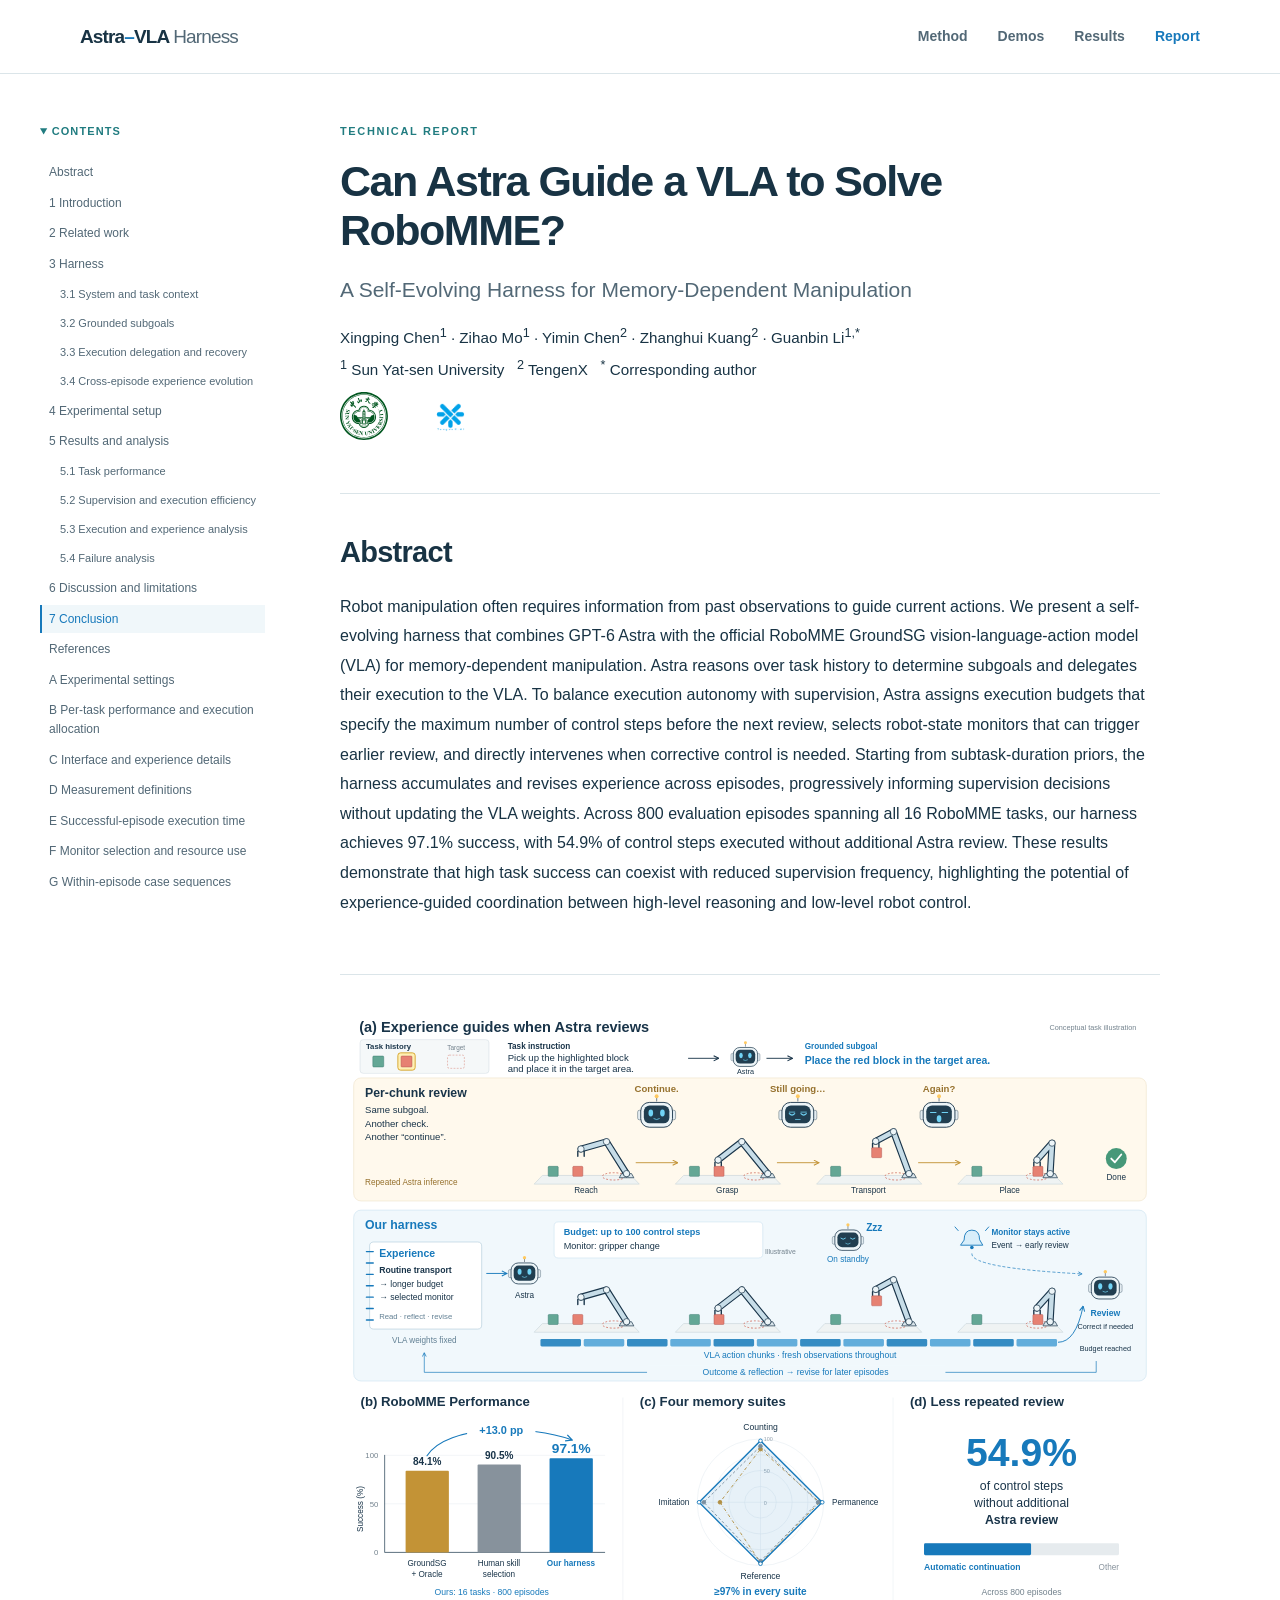
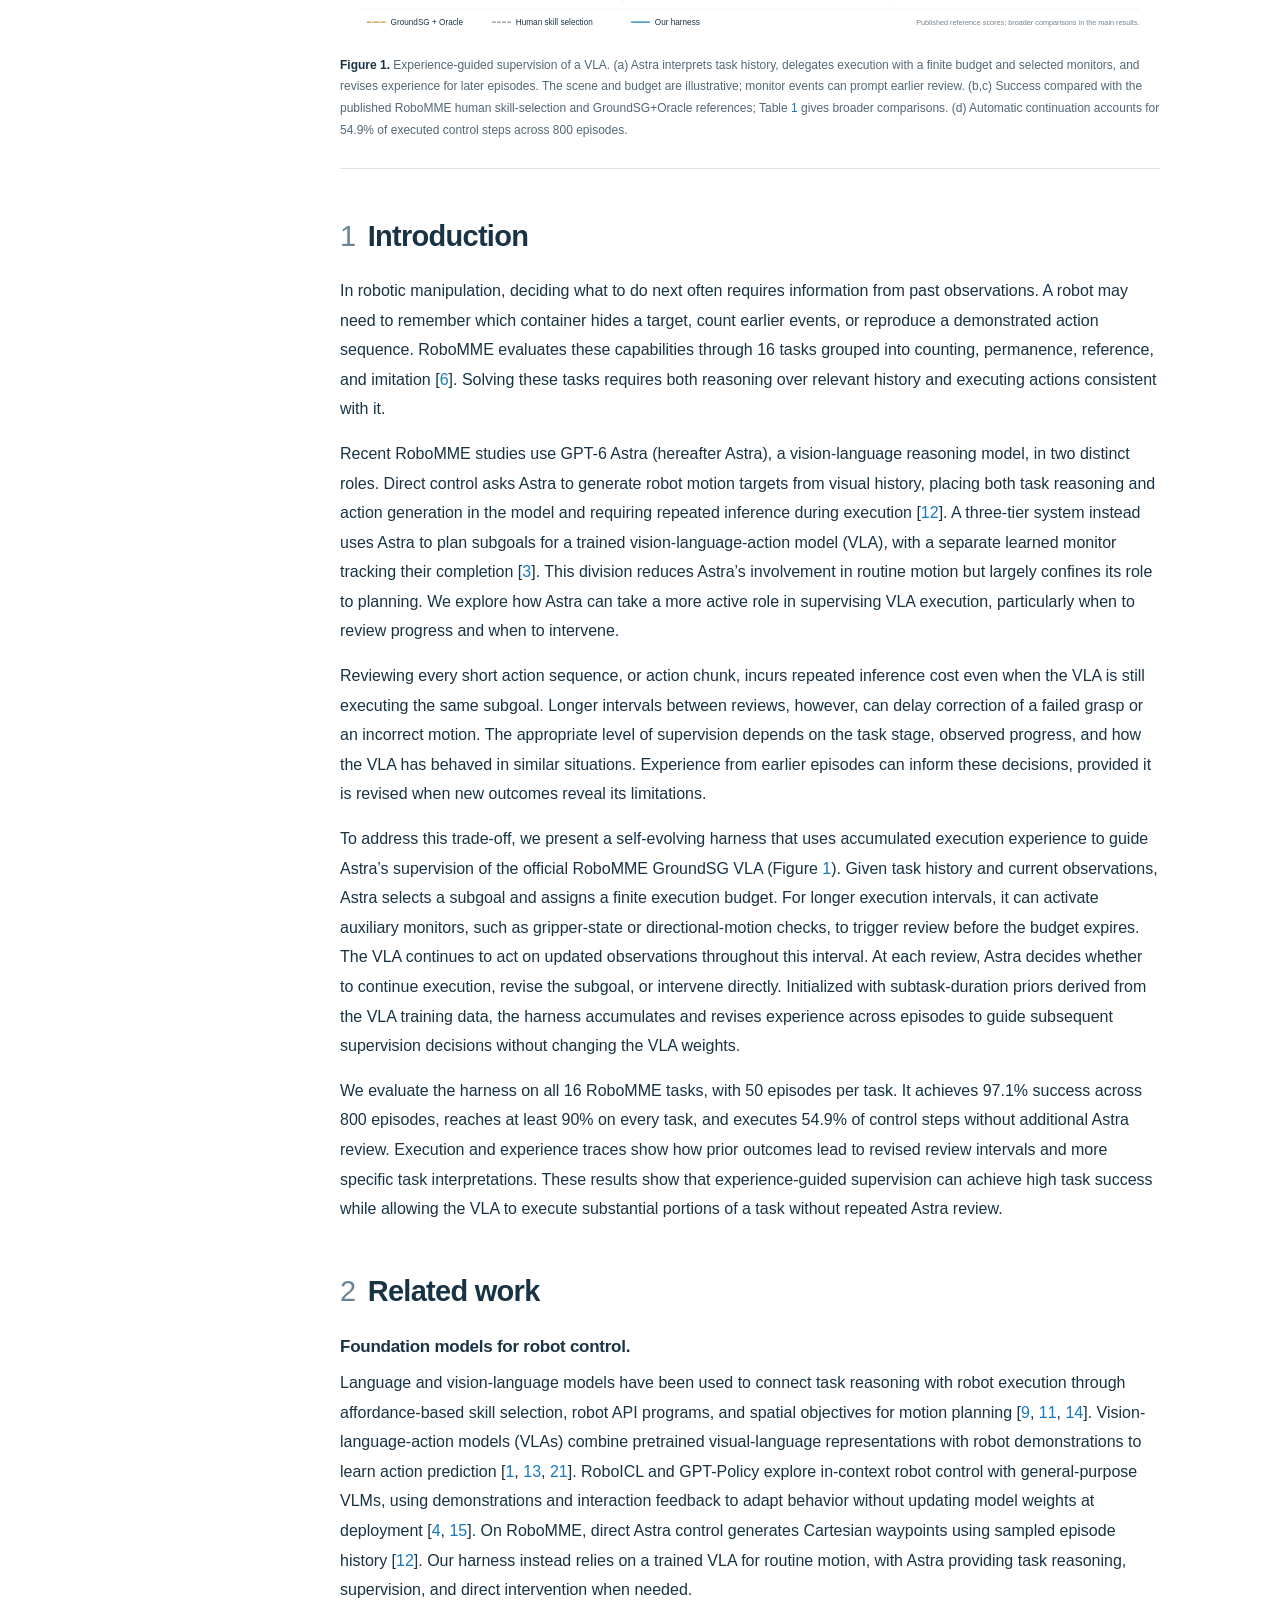
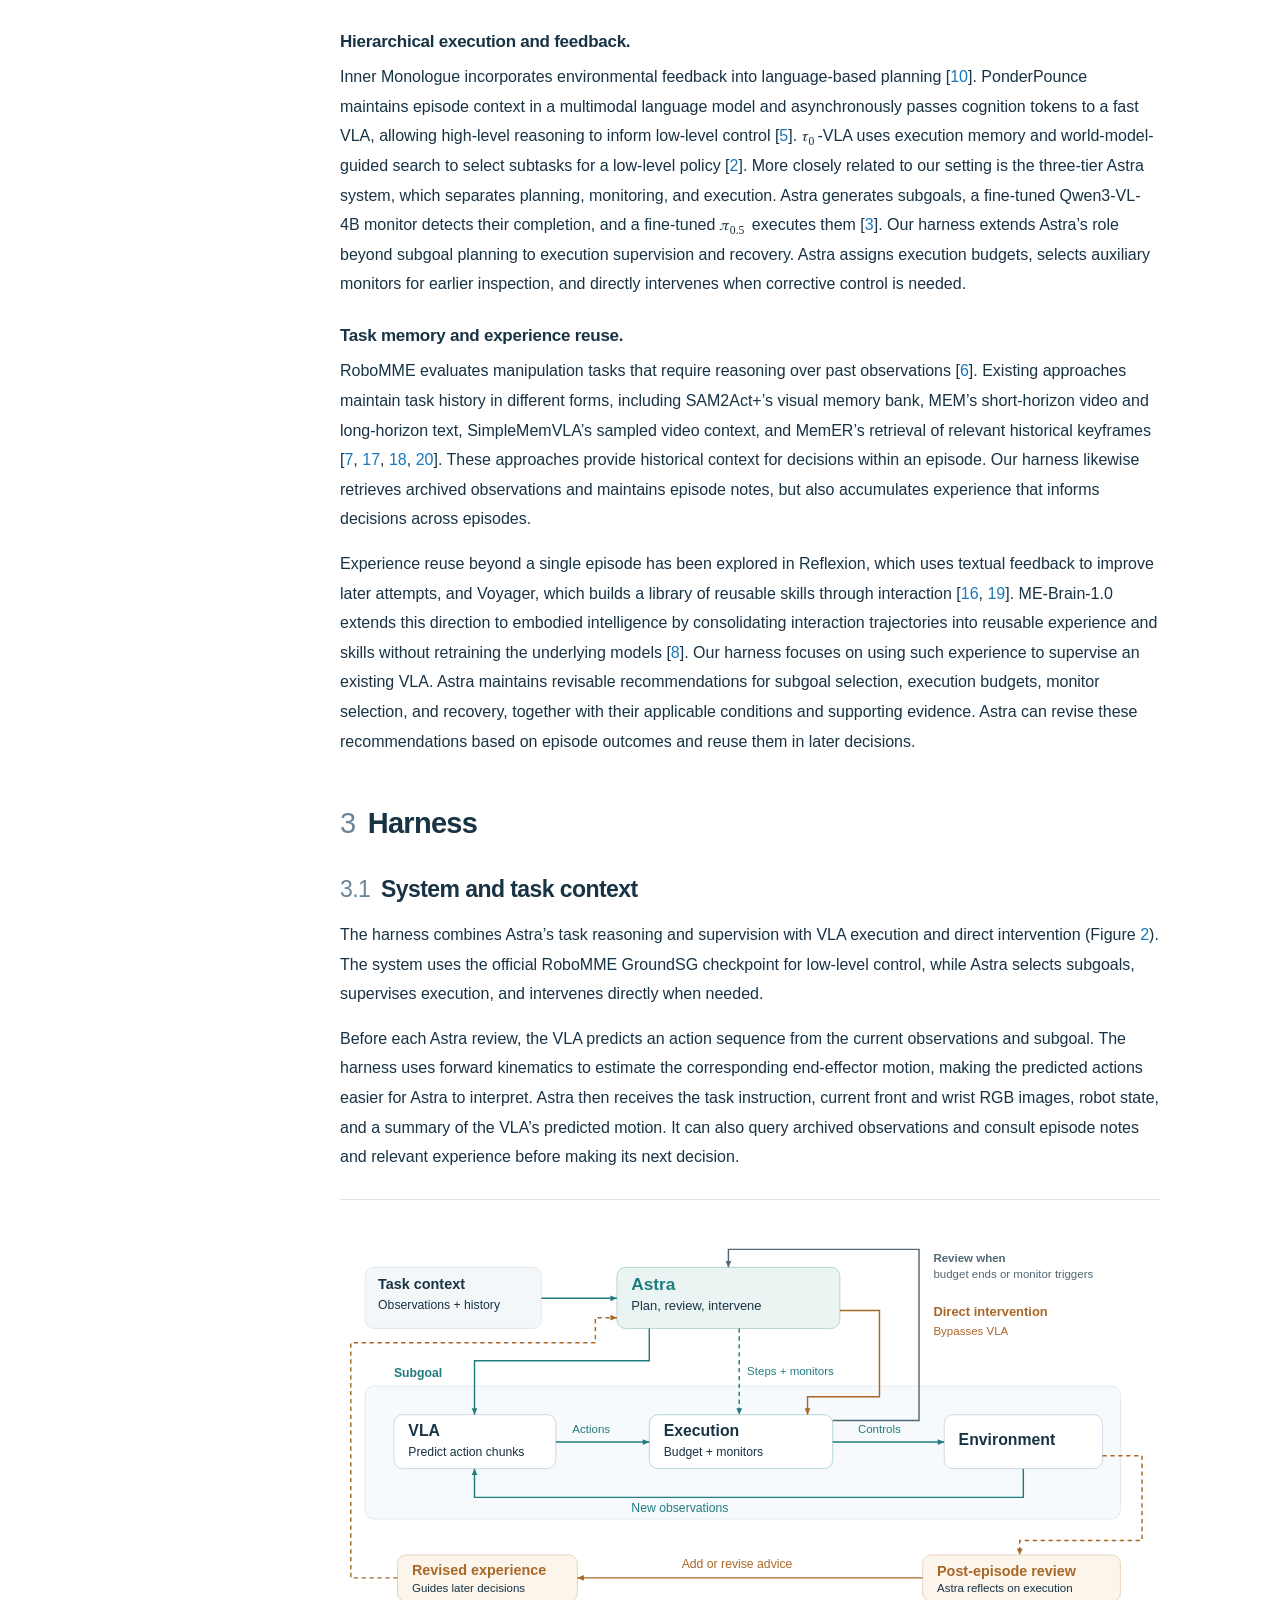
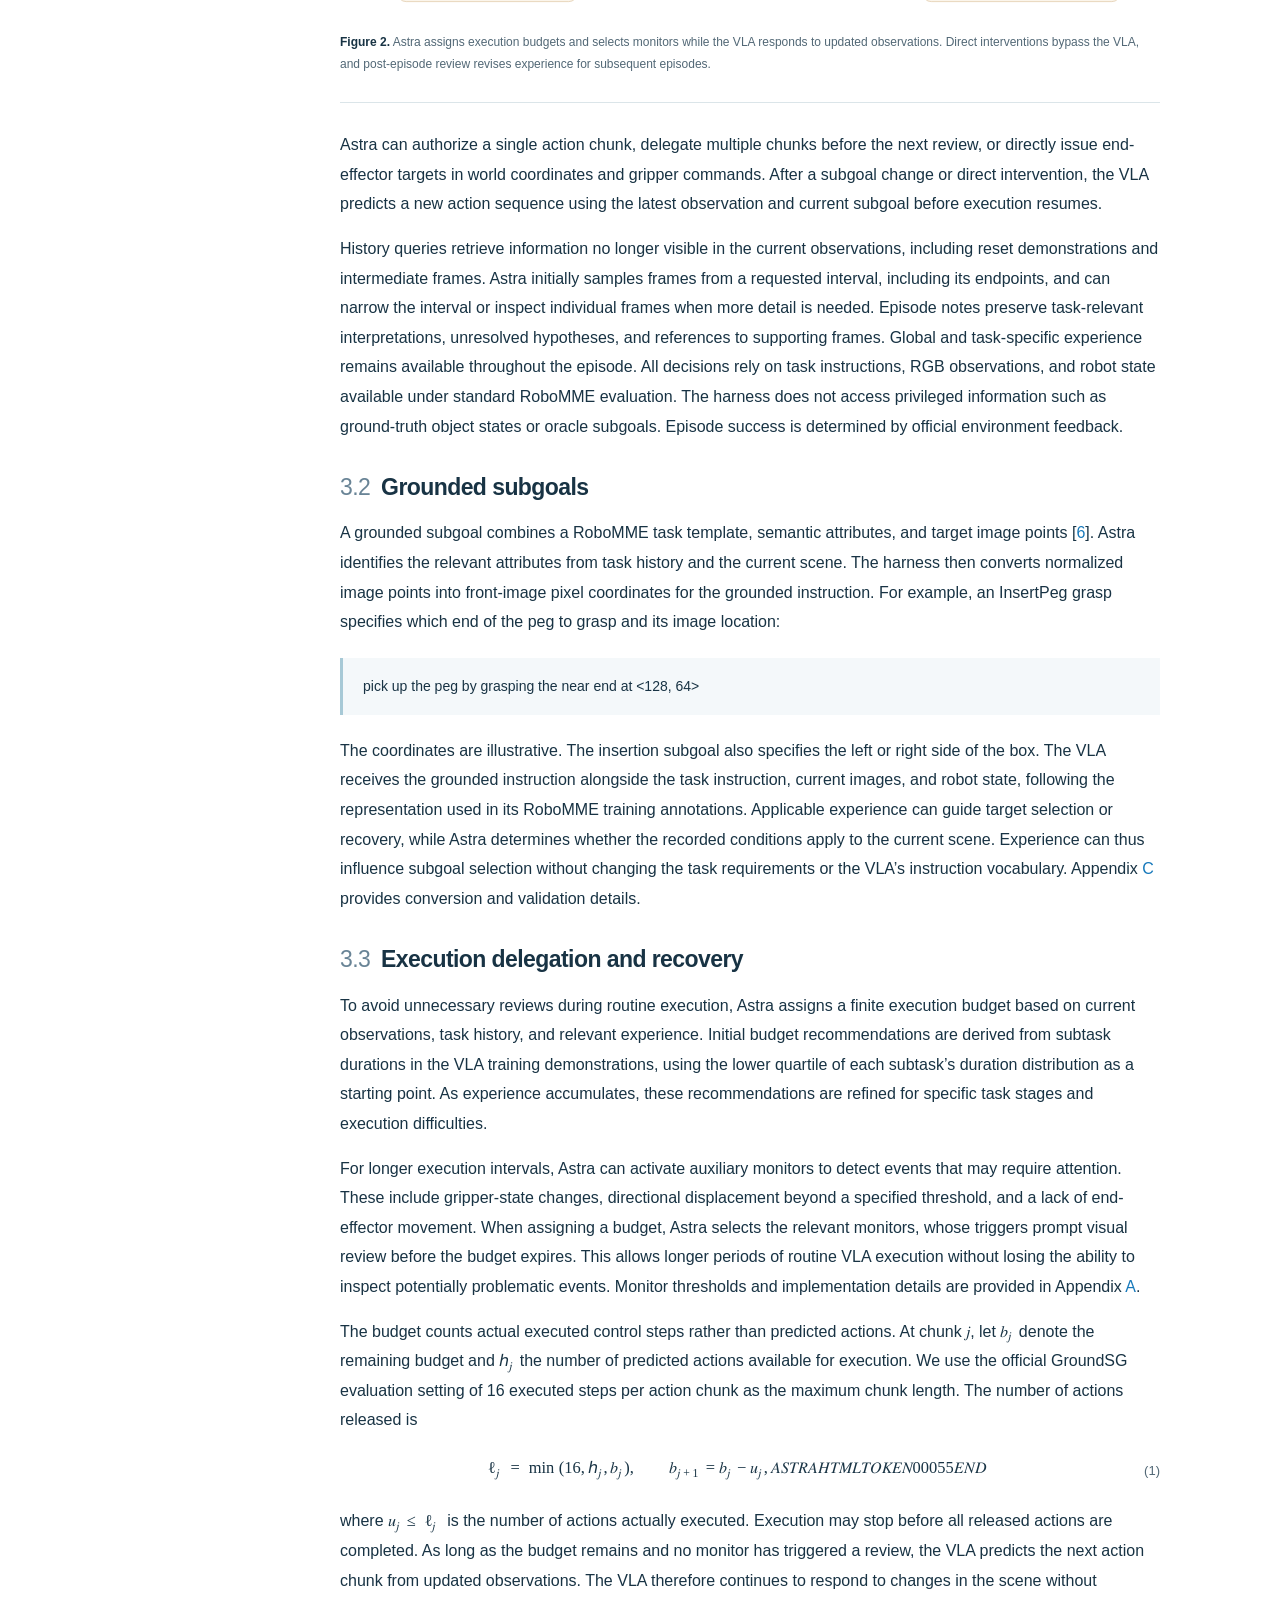
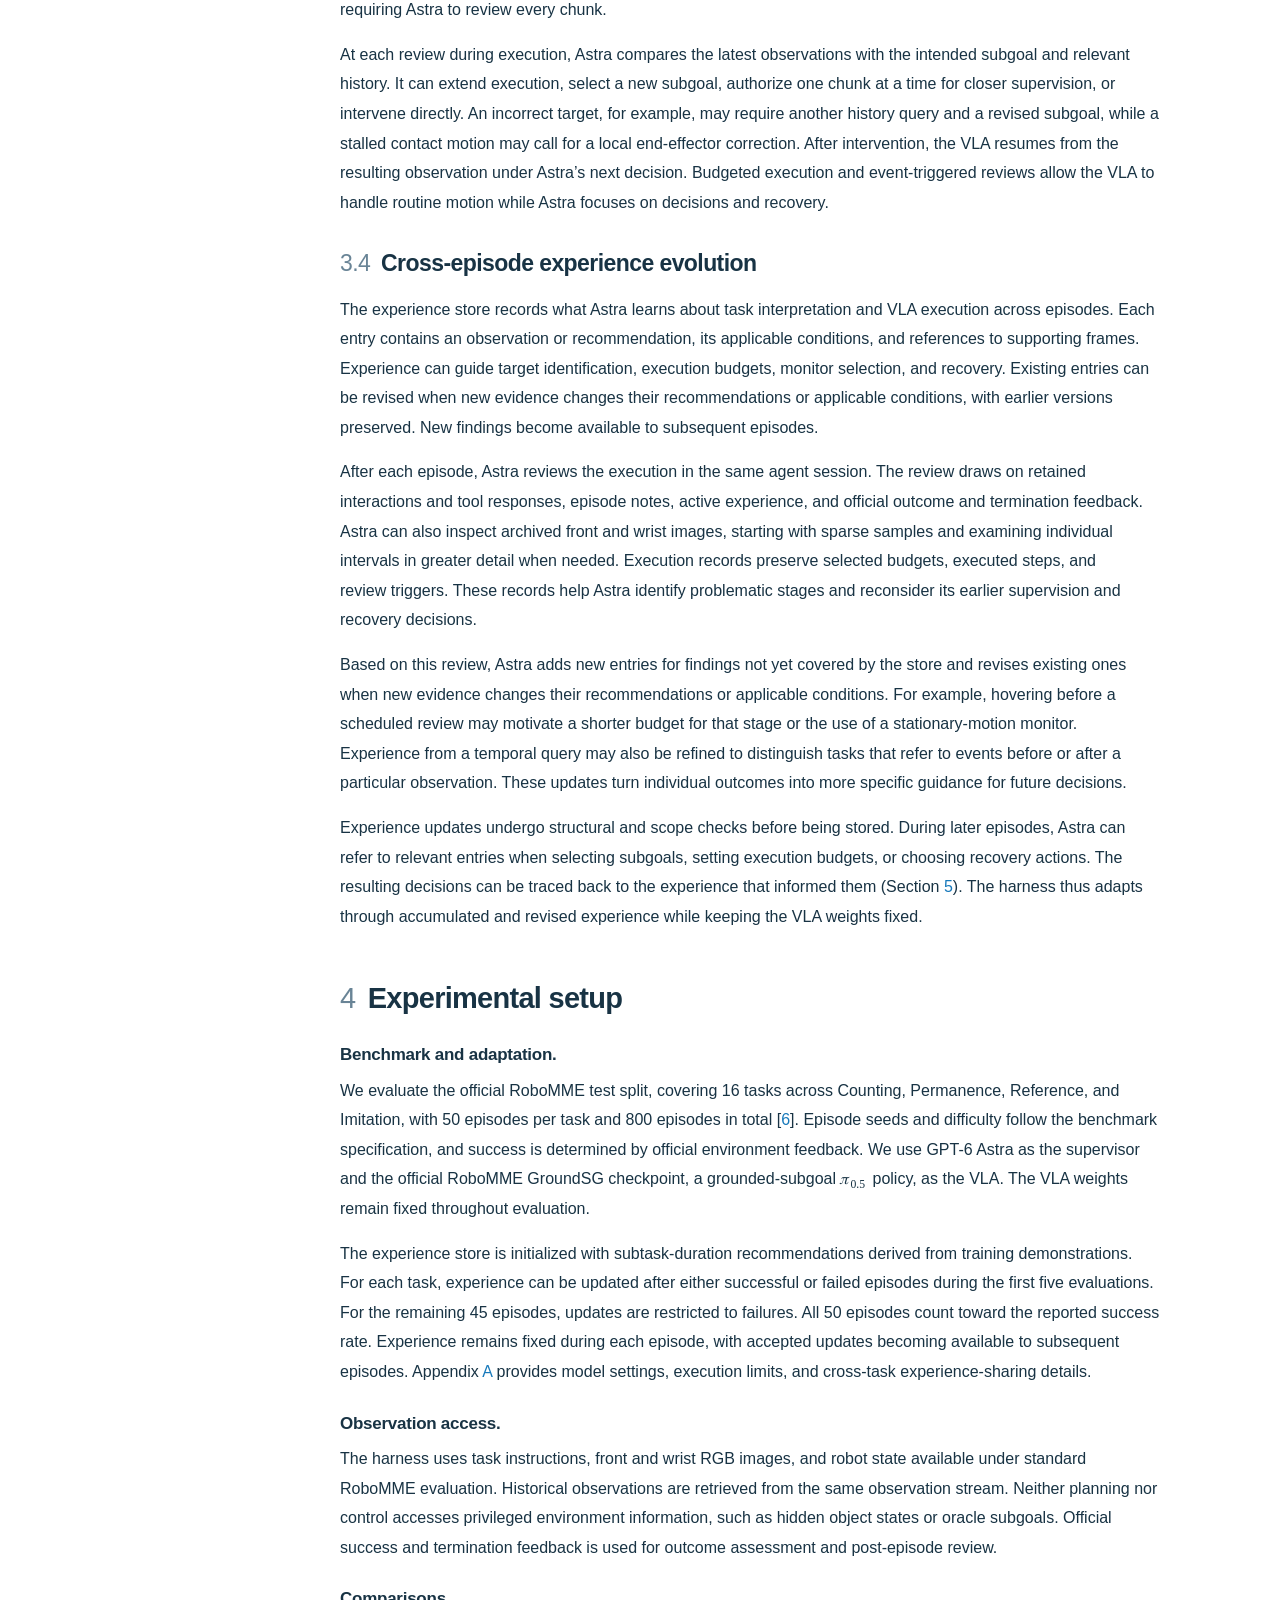
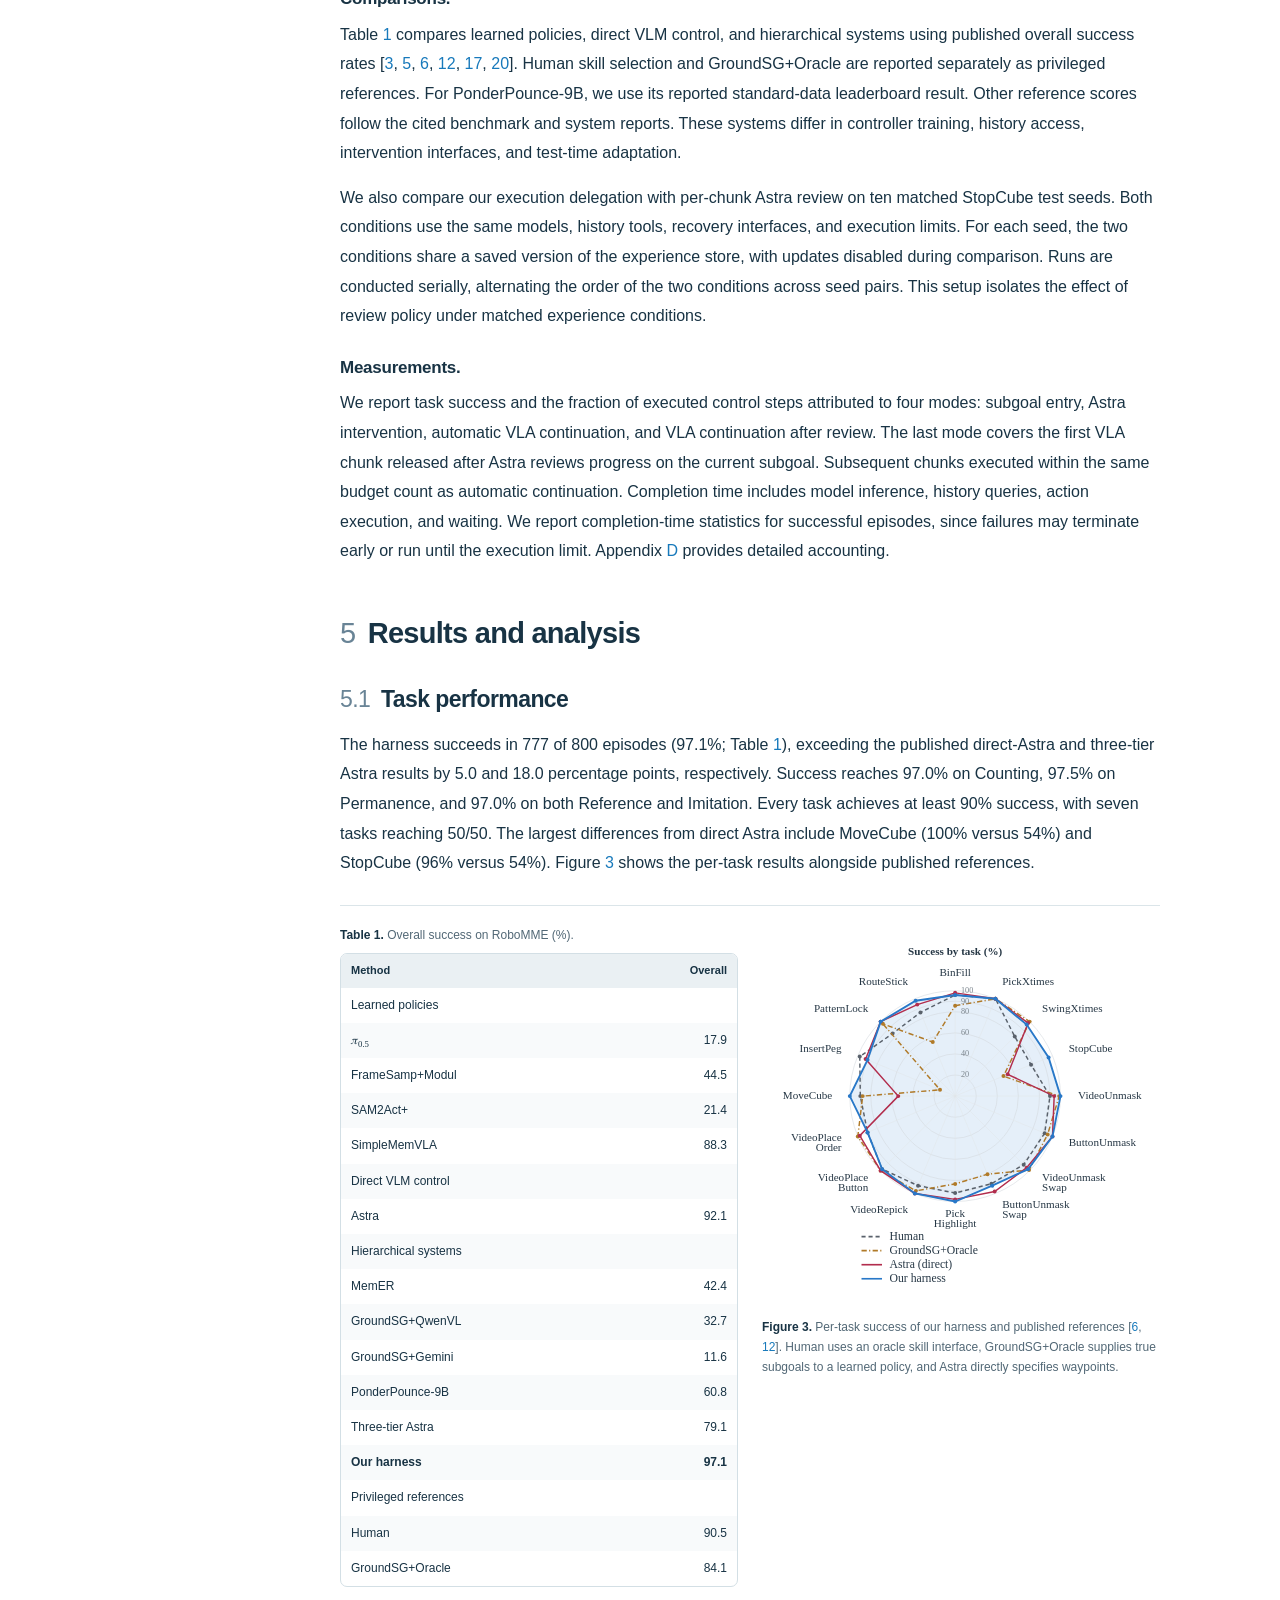
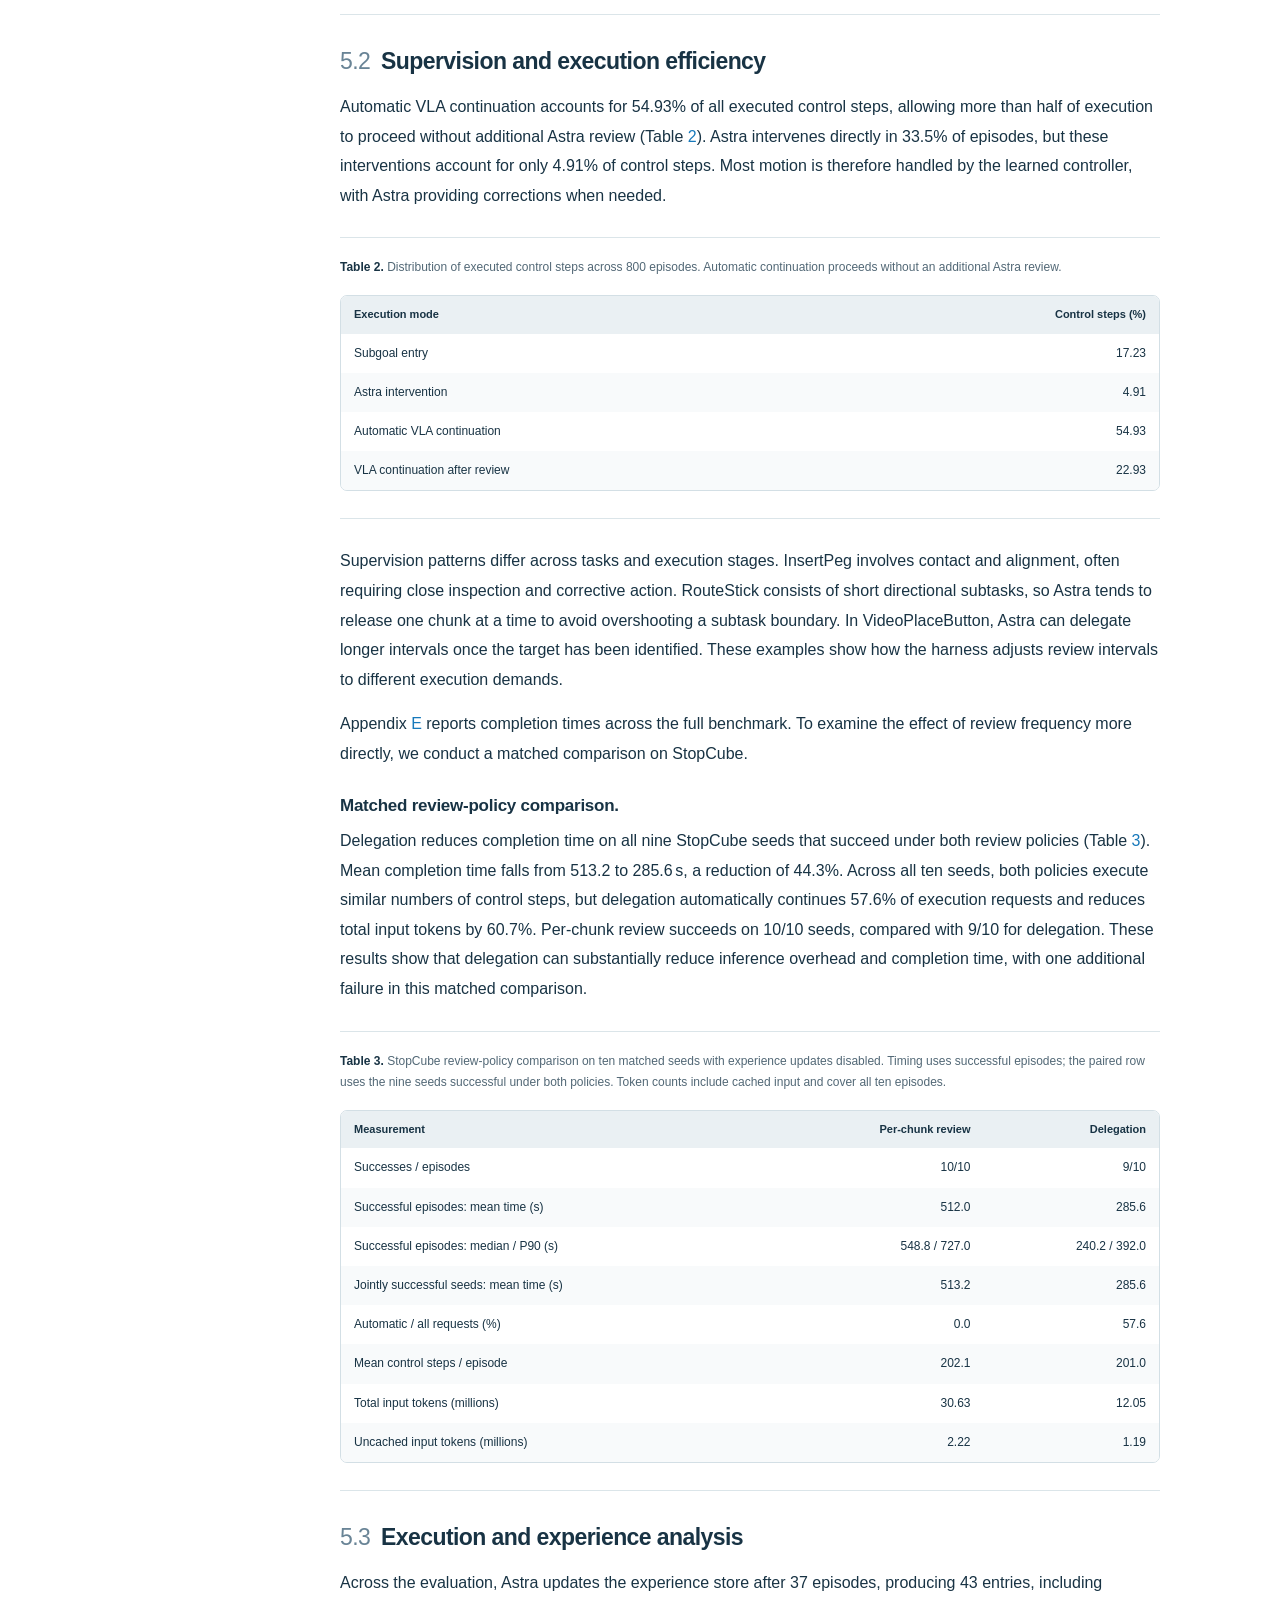
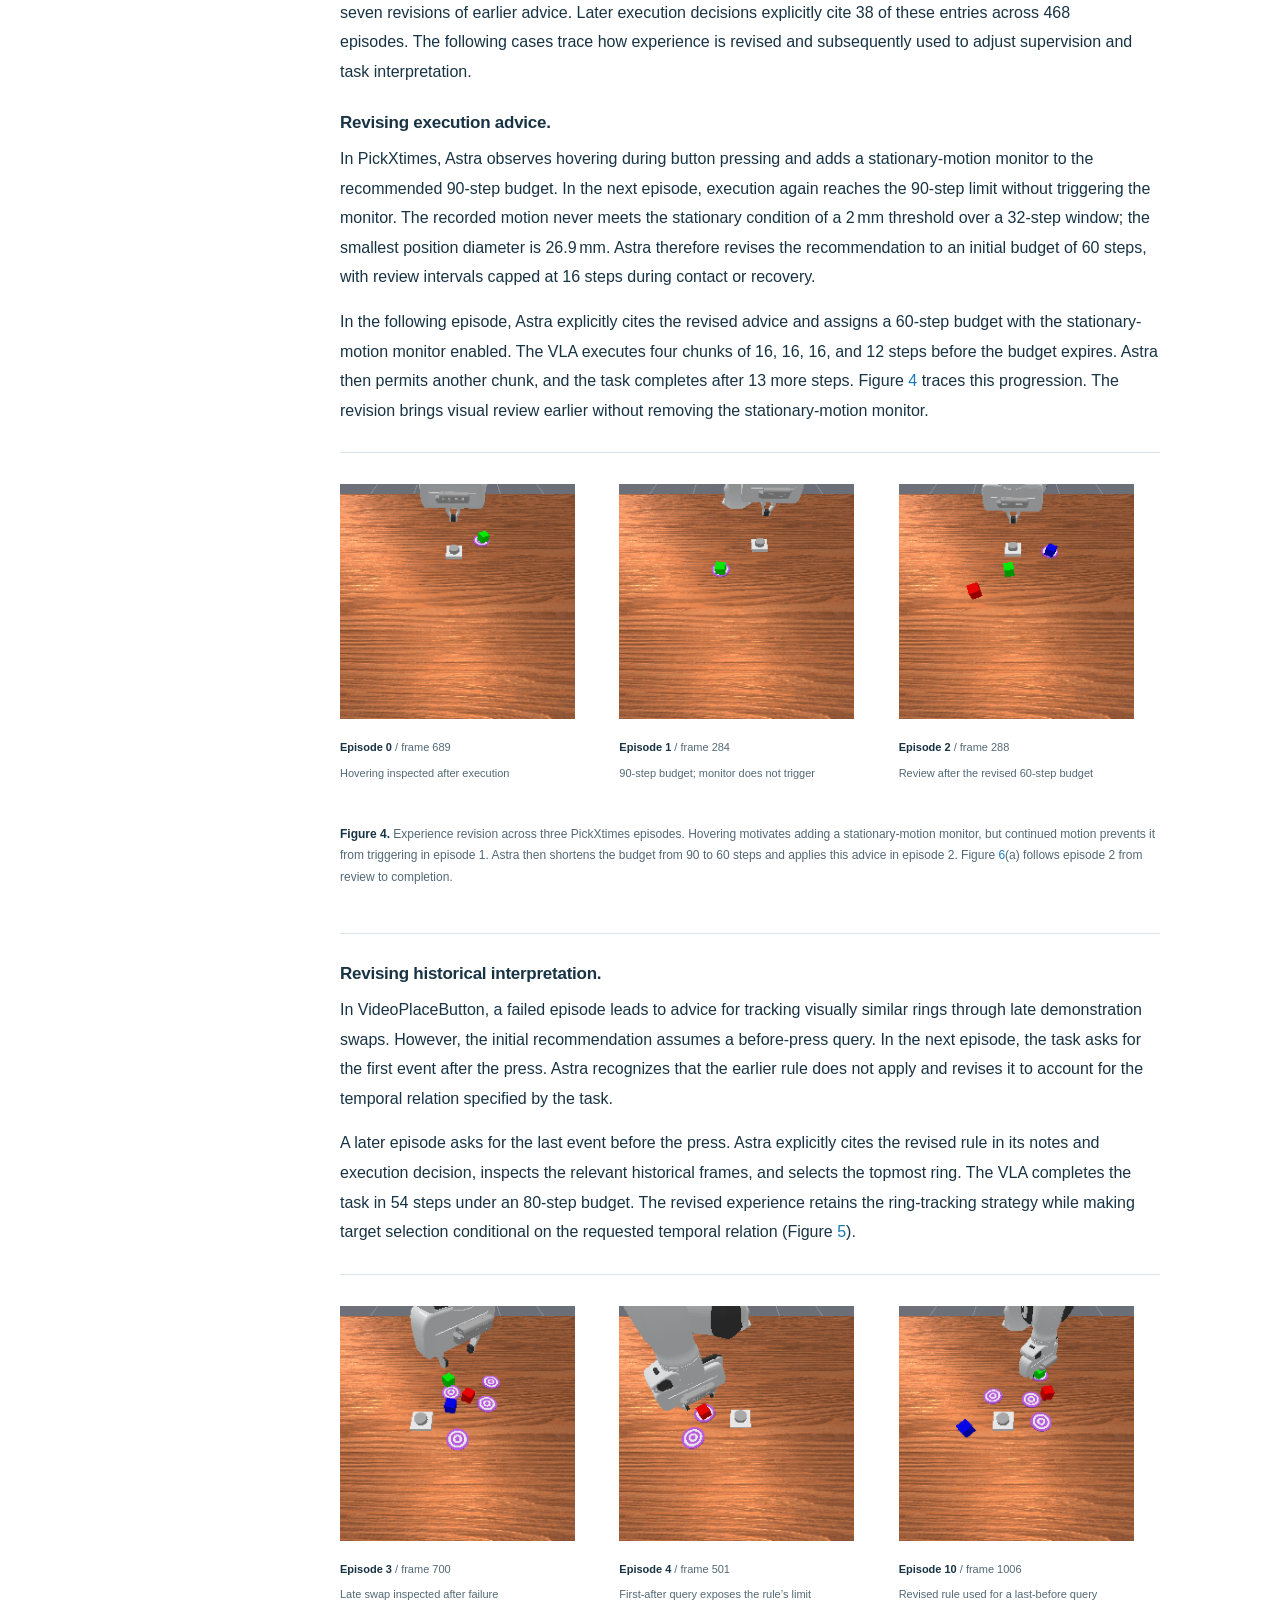
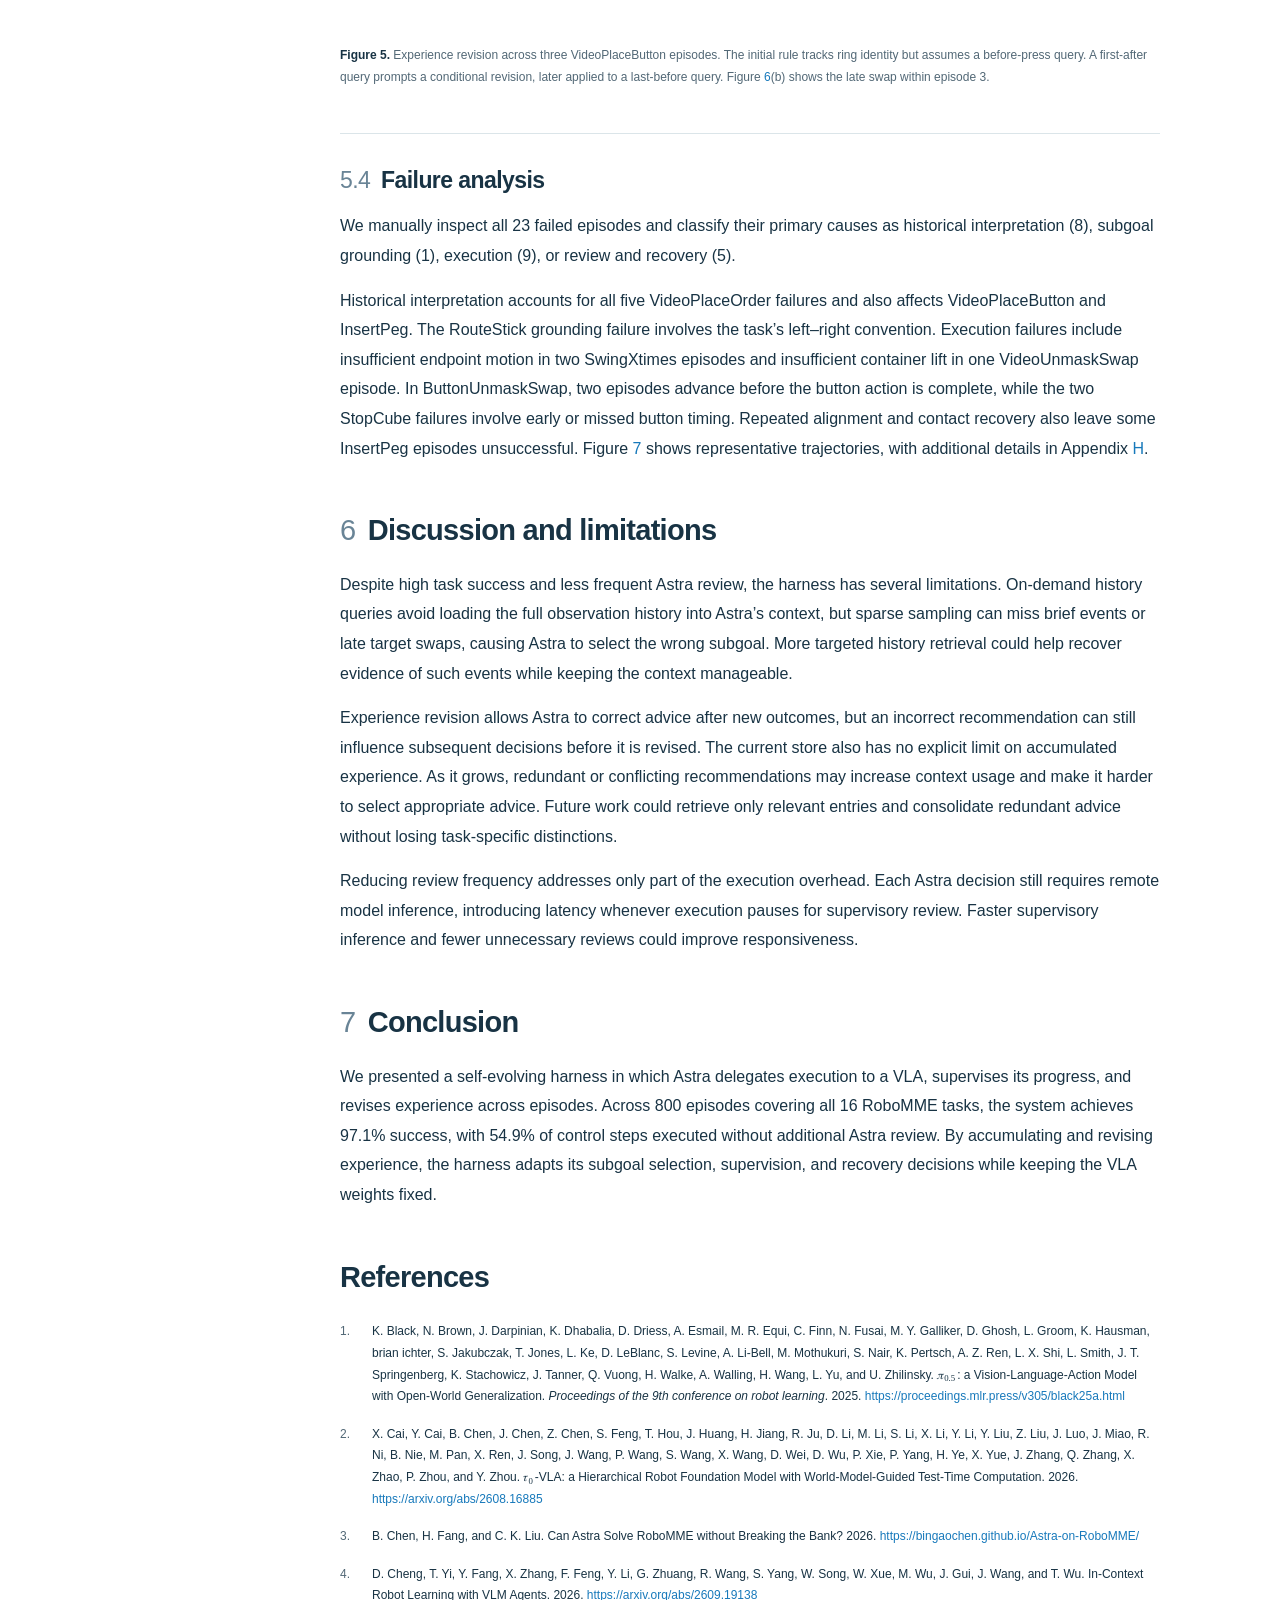
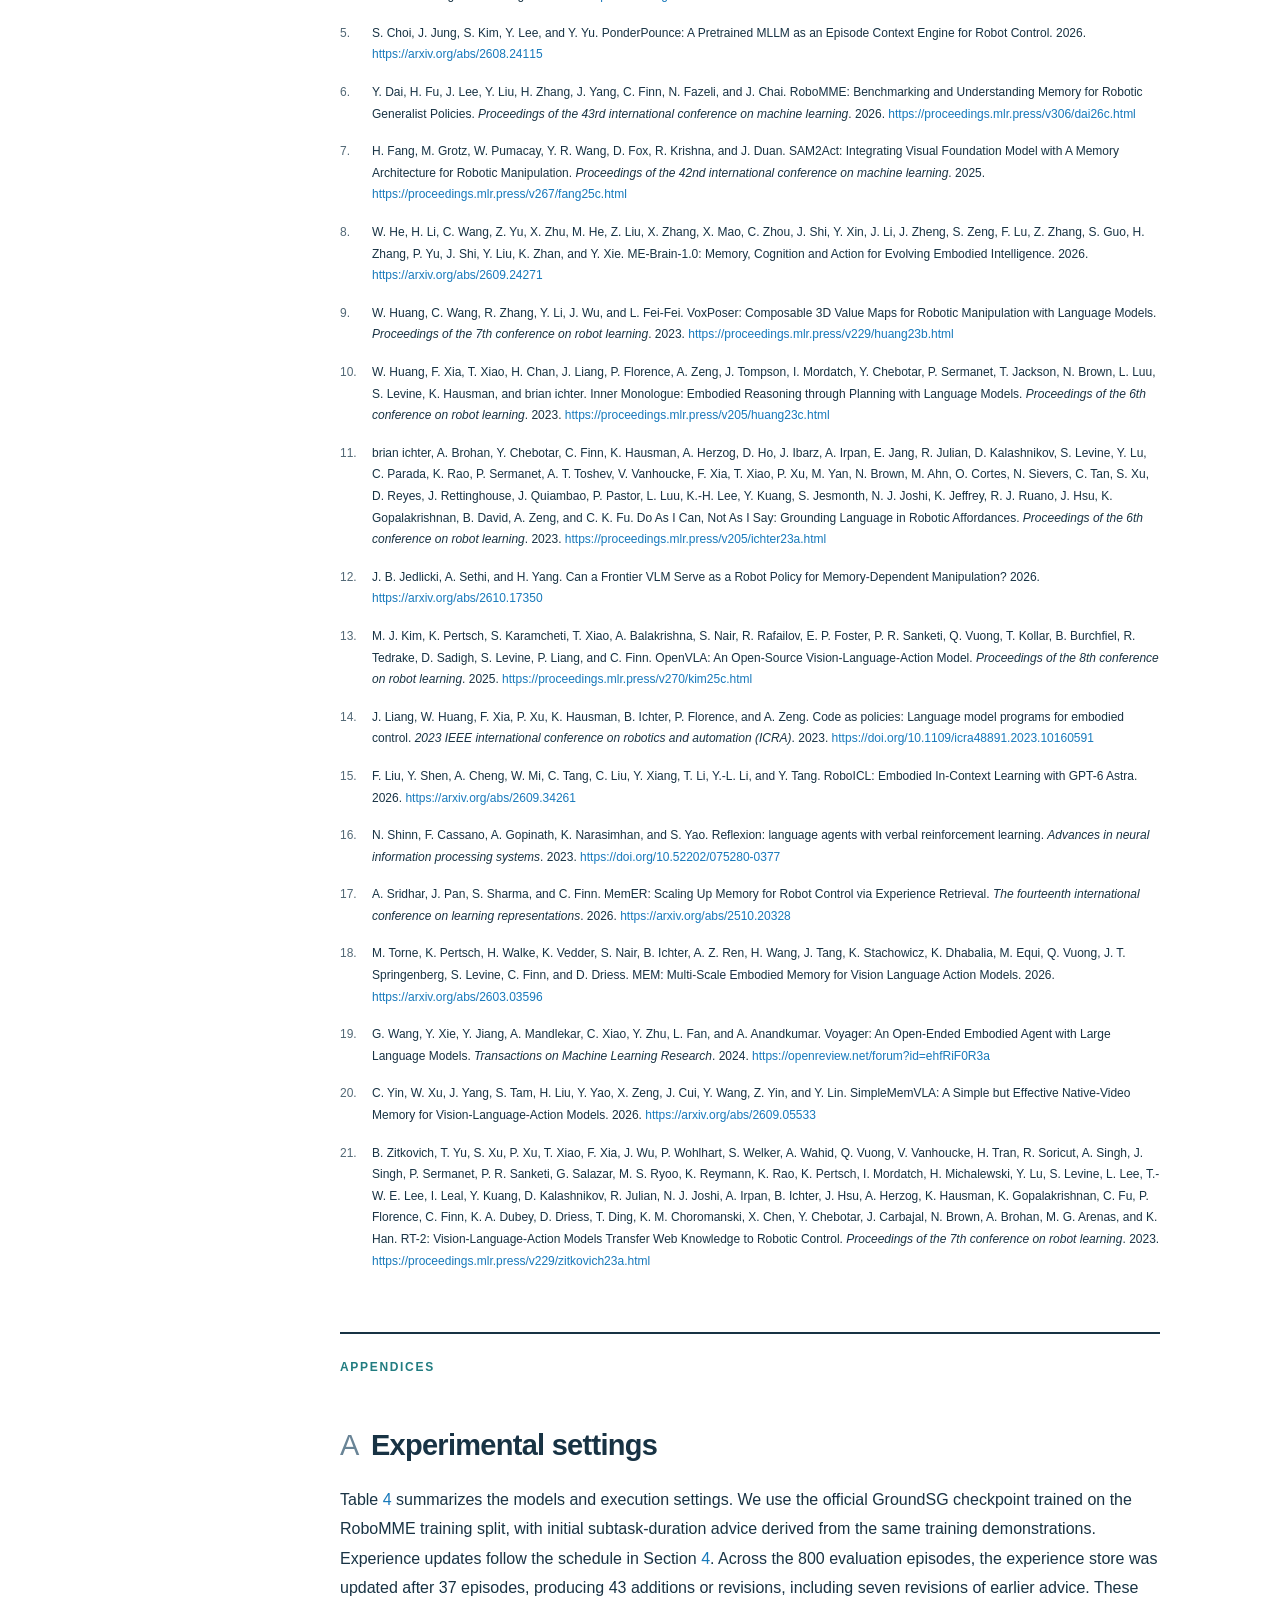
==== commit c1e8039a: "Replace report PDF links with arXiv placeholders" ====
--- a/docs/report/index.html
+++ b/docs/report/index.html
@@ -2,9 +2,9 @@
 <html lang="en"><head><meta charset="utf-8"><meta name="viewport" content="width=device-width,initial-scale=1"><meta name="description" content="The complete technical report: experience-guided Astra supervision of a fixed VLA on RoboMME."><title>Can Astra Guide a VLA to Solve RoboMME? — Technical Report</title><link rel="icon" href="../assets/favicon.svg"><link rel="stylesheet" href="../assets/site.css"><script src="../assets/site.js" defer></script></head>
 <body class="report-page"><a class="skip-link" href="#report-content">Skip to report</a>
 <header class="site-header"><a class="wordmark" href="../">Astra<span>–</span>VLA <span class="wordmark-light">Harness</span></a><nav aria-label="Main"><a href="../#mechanism">Method</a><a href="../#demos">Demos</a><a href="../#results">Results</a><a class="nav-current" href="./" aria-current="page">Report</a></nav></header>
-<div class="report-layout"><aside class="report-sidebar"><details open><summary>Contents</summary><nav aria-label="Report contents"><a class="toc-level-2" href="#abstract"> Abstract</a><a class="toc-level-2" href="#sec:introduction">1 Introduction</a><a class="toc-level-2" href="#sec:related">2 Related work</a><a class="toc-level-2" href="#sec:harness">3 Harness</a><a class="toc-level-3" href="#system-and-task-context">3.1 System and task context</a><a class="toc-level-3" href="#grounded-subgoals">3.2 Grounded subgoals</a><a class="toc-level-3" href="#execution-delegation-and-recovery">3.3 Execution delegation and recovery</a><a class="toc-level-3" href="#cross-episode-experience-evolution">3.4 Cross-episode experience evolution</a><a class="toc-level-2" href="#sec:setup">4 Experimental setup</a><a class="toc-level-2" href="#sec:results">5 Results and analysis</a><a class="toc-level-3" href="#task-performance">5.1 Task performance</a><a class="toc-level-3" href="#supervision-and-execution-efficiency">5.2 Supervision and execution efficiency</a><a class="toc-level-3" href="#execution-and-experience-analysis">5.3 Execution and experience analysis</a><a class="toc-level-3" href="#failure-analysis">5.4 Failure analysis</a><a class="toc-level-2" href="#discussion-and-limitations">6 Discussion and limitations</a><a class="toc-level-2" href="#conclusion">7 Conclusion</a><a href="#references">References</a><a class="toc-level-2" href="#app:configuration">A Experimental settings</a><a class="toc-level-2" href="#app:task-results">B Per-task performance and execution allocation</a><a class="toc-level-2" href="#app:interfaces">C Interface and experience details</a><a class="toc-level-2" href="#app:measurements">D Measurement definitions</a><a class="toc-level-2" href="#app:completion-time">E Successful-episode execution time</a><a class="toc-level-2" href="#monitor-selection-and-resource-use">F Monitor selection and resource use</a><a class="toc-level-2" href="#app:case-sequences">G Within-episode case sequences</a><a class="toc-level-2" href="#app:failure-analysis">H Failure annotation and reference-frame clarification</a><a class="toc-level-2" href="#app:paired">I Review-policy comparison</a></nav></details><a class="pdf-link" href="../assets/technical-report.pdf">Download PDF ↗</a></aside>
+<div class="report-layout"><aside class="report-sidebar"><details open><summary>Contents</summary><nav aria-label="Report contents"><a class="toc-level-2" href="#abstract"> Abstract</a><a class="toc-level-2" href="#sec:introduction">1 Introduction</a><a class="toc-level-2" href="#sec:related">2 Related work</a><a class="toc-level-2" href="#sec:harness">3 Harness</a><a class="toc-level-3" href="#system-and-task-context">3.1 System and task context</a><a class="toc-level-3" href="#grounded-subgoals">3.2 Grounded subgoals</a><a class="toc-level-3" href="#execution-delegation-and-recovery">3.3 Execution delegation and recovery</a><a class="toc-level-3" href="#cross-episode-experience-evolution">3.4 Cross-episode experience evolution</a><a class="toc-level-2" href="#sec:setup">4 Experimental setup</a><a class="toc-level-2" href="#sec:results">5 Results and analysis</a><a class="toc-level-3" href="#task-performance">5.1 Task performance</a><a class="toc-level-3" href="#supervision-and-execution-efficiency">5.2 Supervision and execution efficiency</a><a class="toc-level-3" href="#execution-and-experience-analysis">5.3 Execution and experience analysis</a><a class="toc-level-3" href="#failure-analysis">5.4 Failure analysis</a><a class="toc-level-2" href="#discussion-and-limitations">6 Discussion and limitations</a><a class="toc-level-2" href="#conclusion">7 Conclusion</a><a href="#references">References</a><a class="toc-level-2" href="#app:configuration">A Experimental settings</a><a class="toc-level-2" href="#app:task-results">B Per-task performance and execution allocation</a><a class="toc-level-2" href="#app:interfaces">C Interface and experience details</a><a class="toc-level-2" href="#app:measurements">D Measurement definitions</a><a class="toc-level-2" href="#app:completion-time">E Successful-episode execution time</a><a class="toc-level-2" href="#monitor-selection-and-resource-use">F Monitor selection and resource use</a><a class="toc-level-2" href="#app:case-sequences">G Within-episode case sequences</a><a class="toc-level-2" href="#app:failure-analysis">H Failure annotation and reference-frame clarification</a><a class="toc-level-2" href="#app:paired">I Review-policy comparison</a></nav></details><!-- Add the arXiv paper link here when available. --></aside>
 <main id="report-content" class="report-content"><header class="report-title"><p class="eyebrow">Technical report</p><h1>Can Astra Guide a VLA to Solve RoboMME?</h1><p class="report-subtitle">A Self-Evolving Harness for Memory-Dependent Manipulation</p><div class="publication-authors"><p>Xingping Chen<sup>1</sup> · Zihao Mo<sup>1</sup> · Yimin Chen<sup>2</sup> · Zhanghui Kuang<sup>2</sup> · Guanbin Li<sup>1,*</sup></p><p><sup>1</sup> Sun Yat-sen University &nbsp; <sup>2</sup> TengenX &nbsp; <sup>*</sup> Corresponding author</p><div class="affiliation-logos"><img src="../assets/images/sysu-logo.svg" alt="Sun Yat-sen University logo"><img src="../assets/images/tengenx-logo.png" alt="TengenX logo"></div></div>
-<a href="../assets/technical-report.pdf">Read as PDF ↗</a></header><section class="abstract" id="abstract"><h2>Abstract</h2>
+</header><section class="abstract" id="abstract"><h2>Abstract</h2>
 <p>Robot manipulation often requires information from past observations
 to guide current actions. We present a self-evolving harness that
 combines GPT-6 Astra with the official RoboMME GroundSG
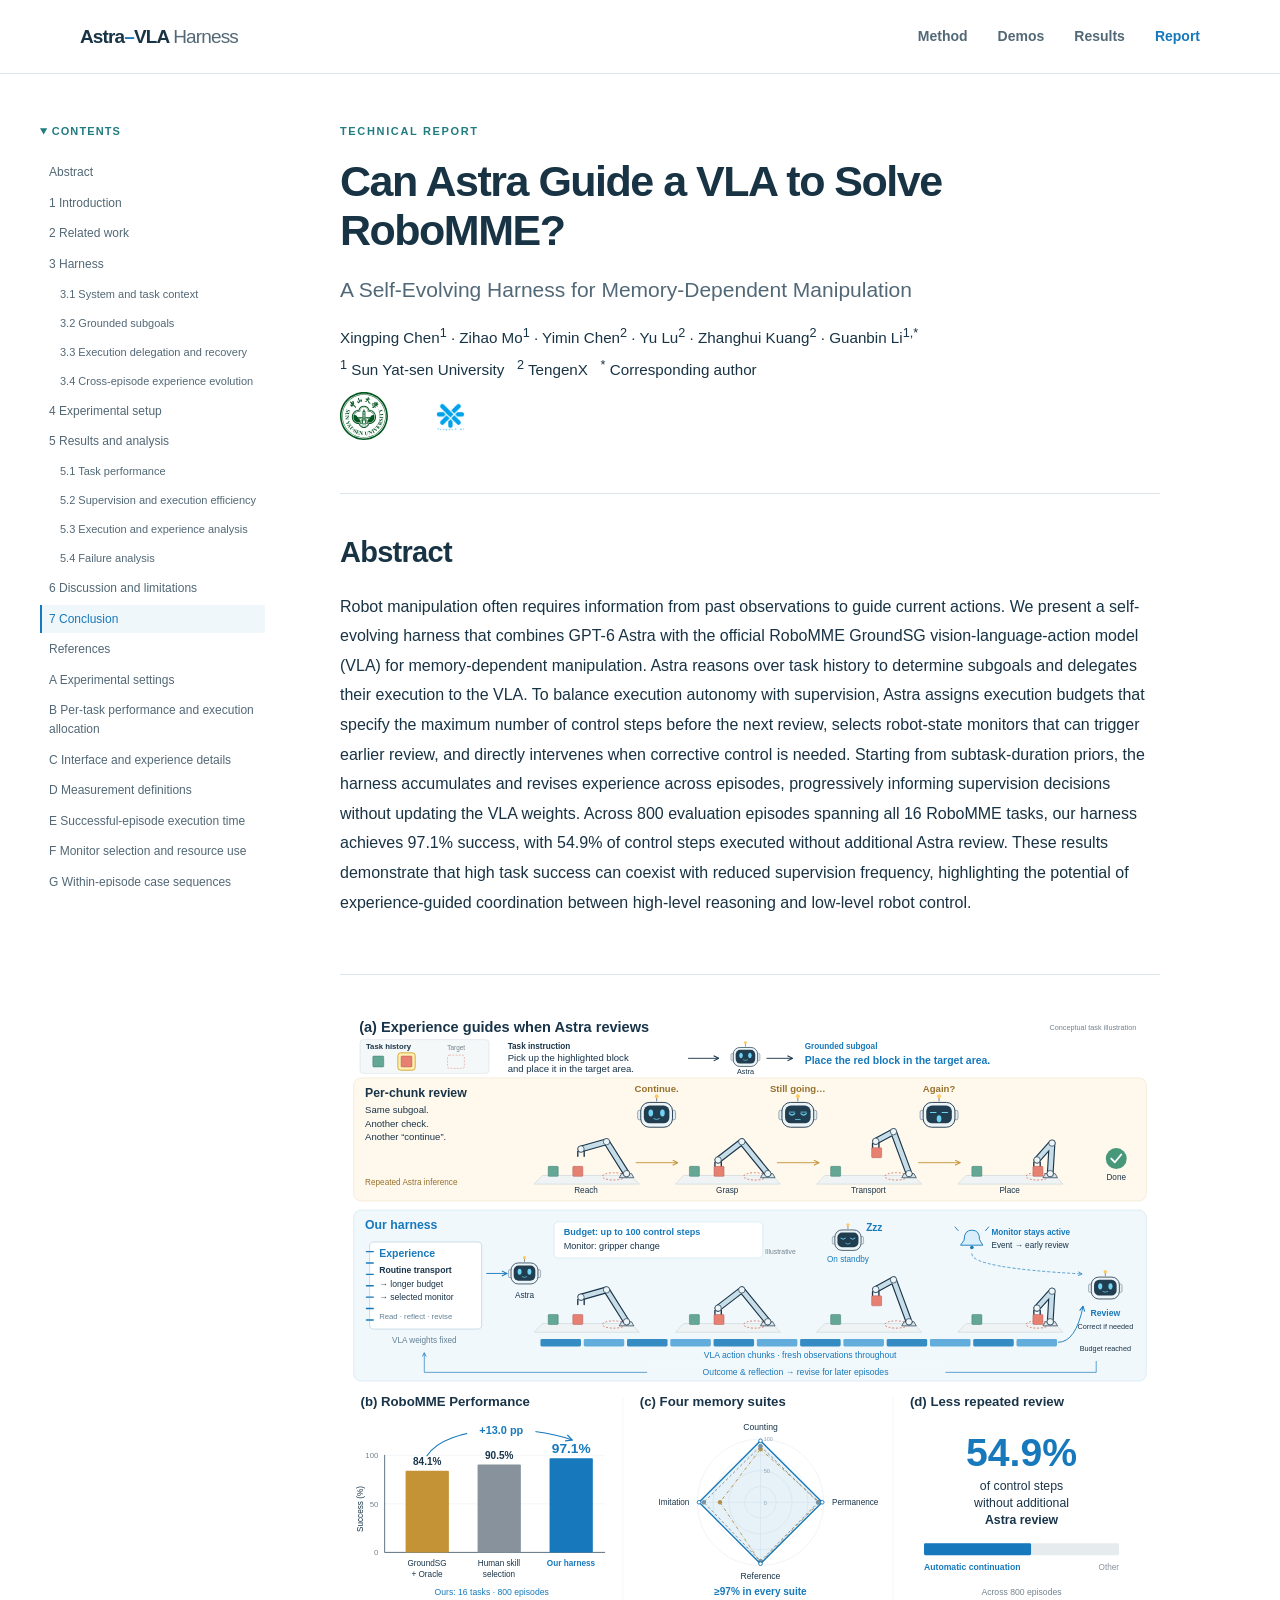
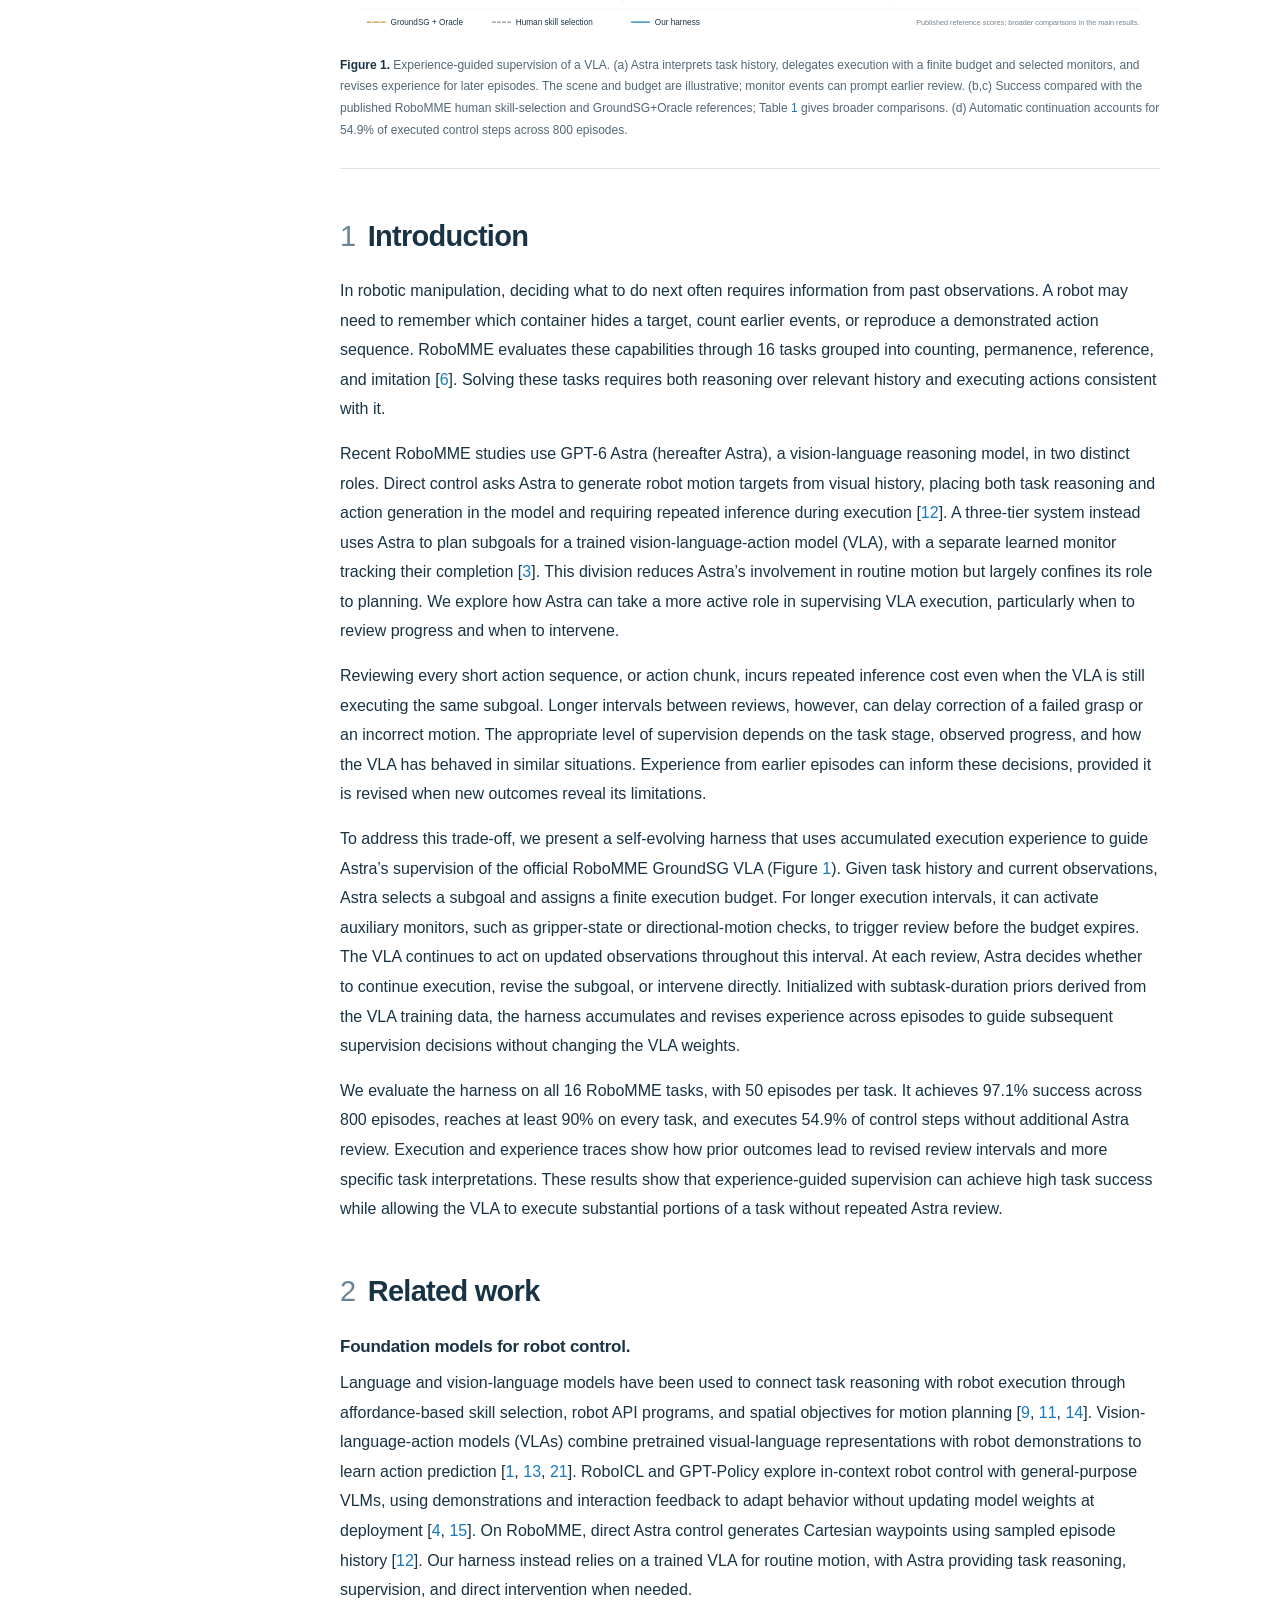
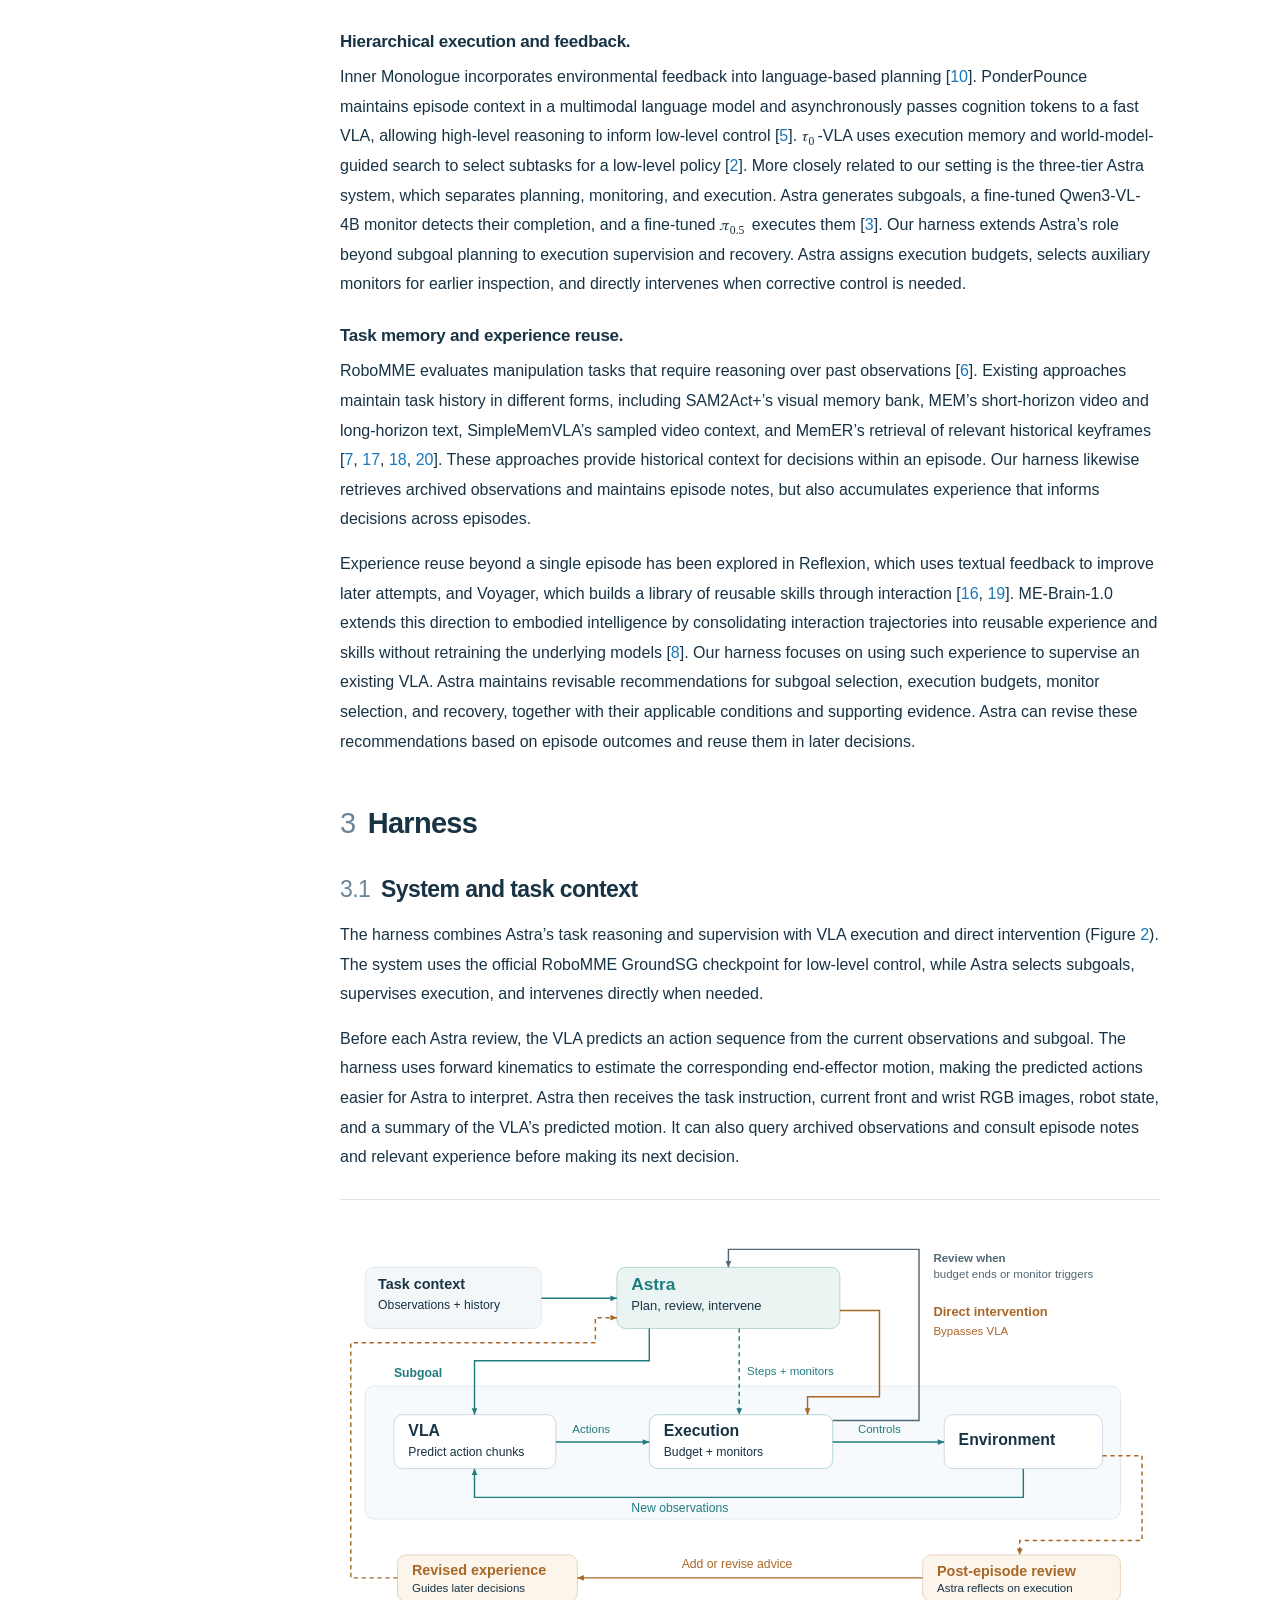
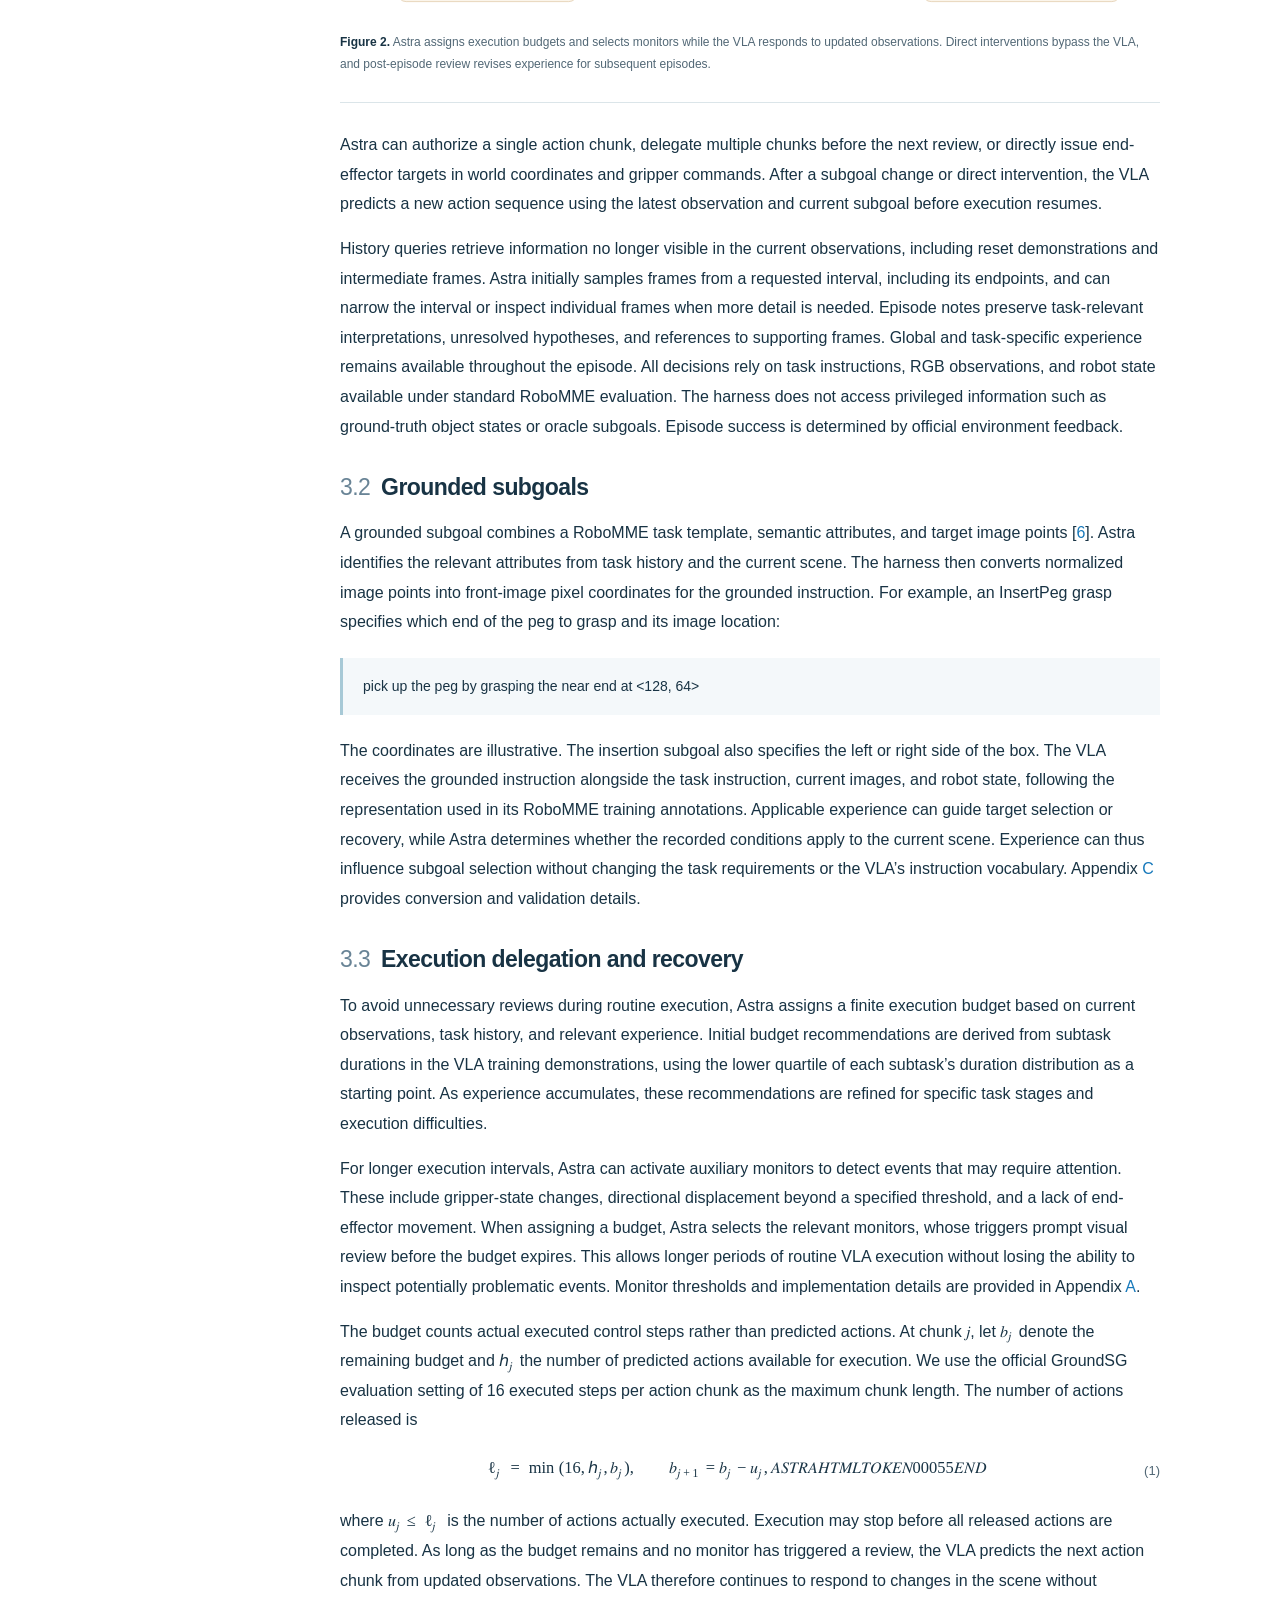
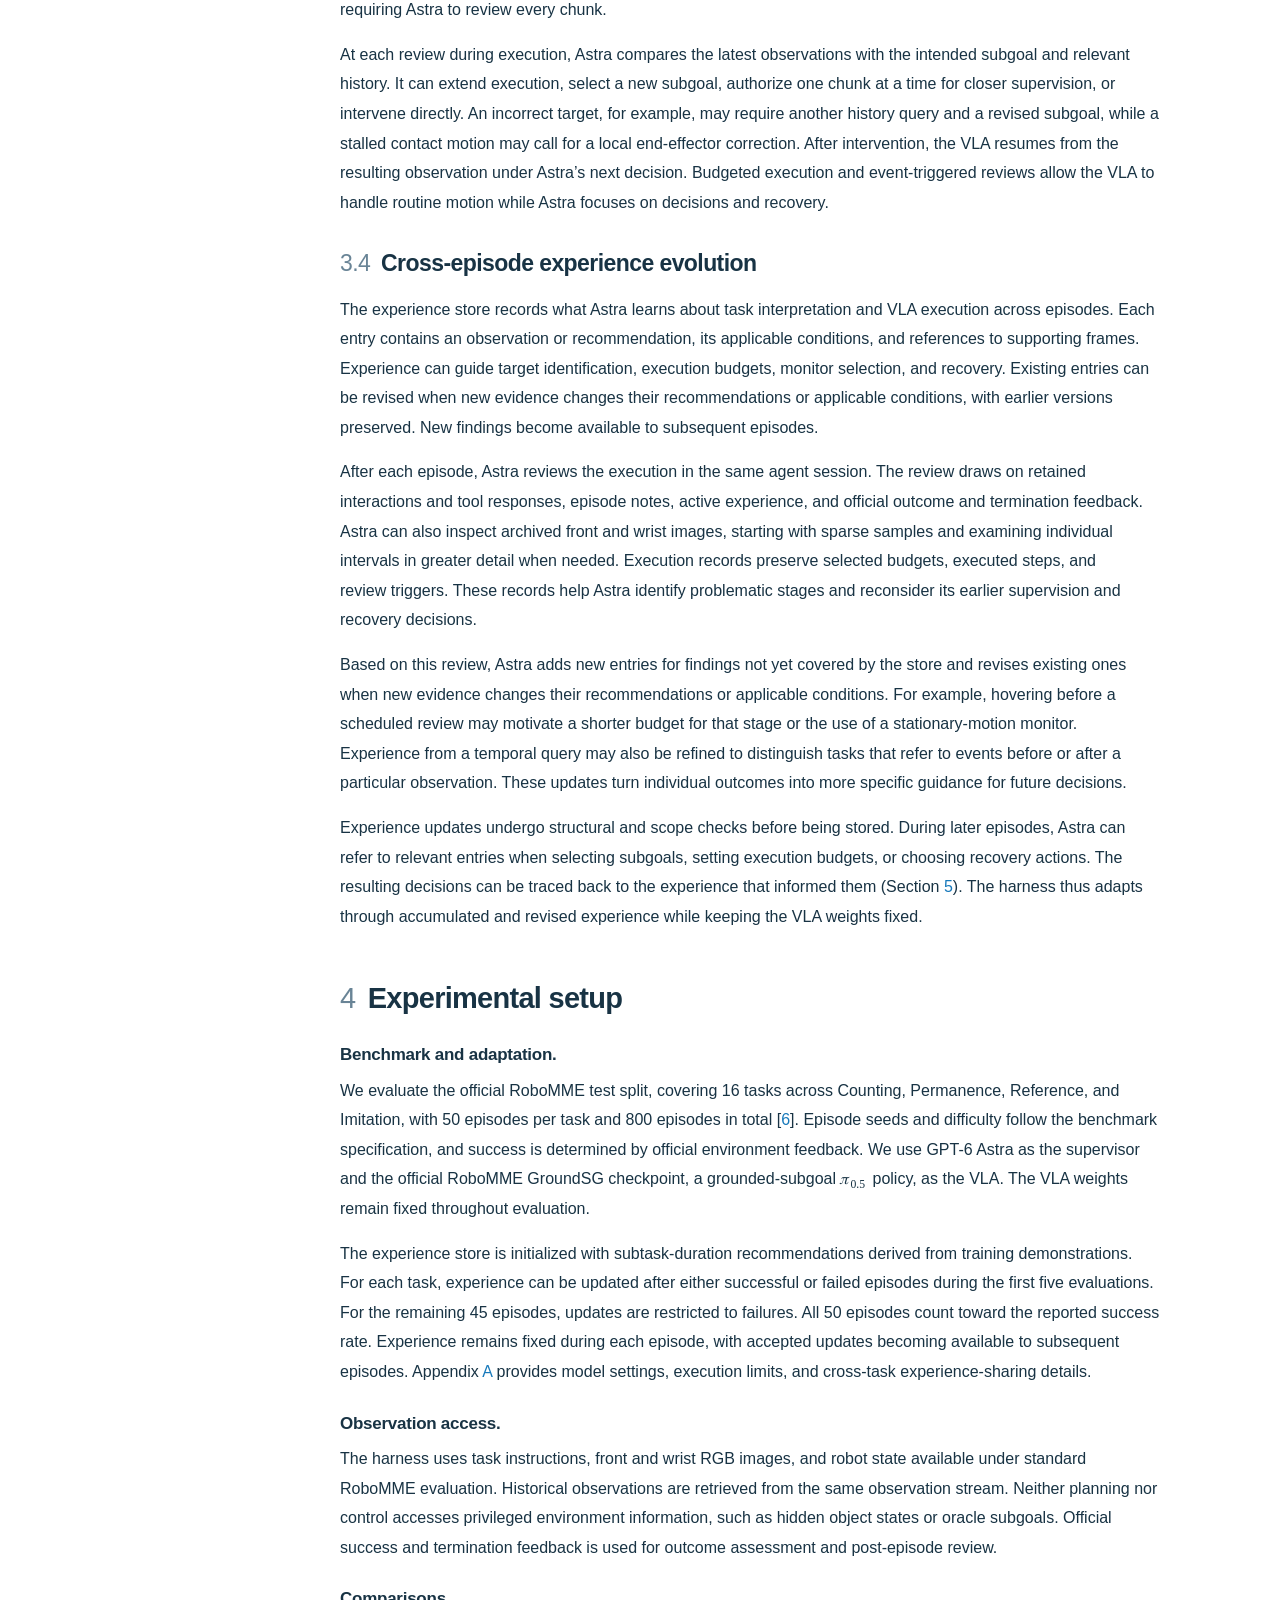
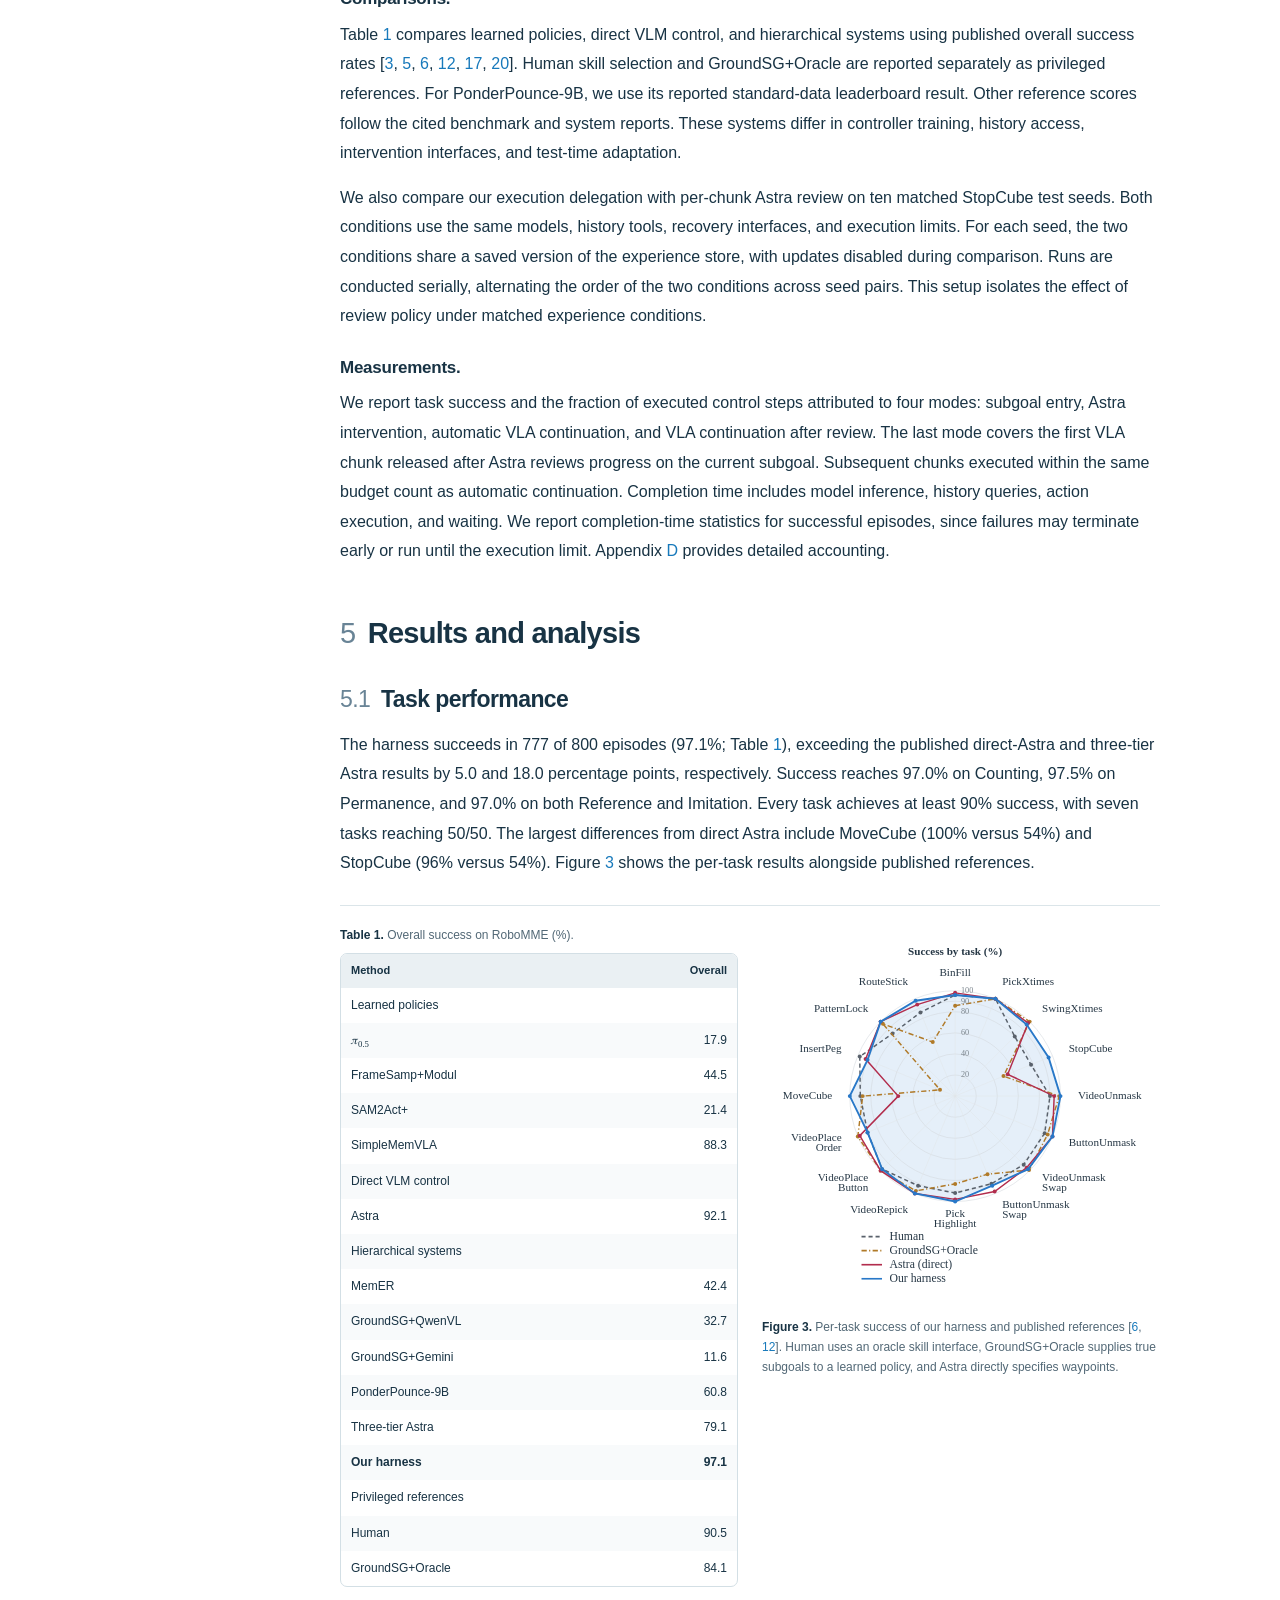
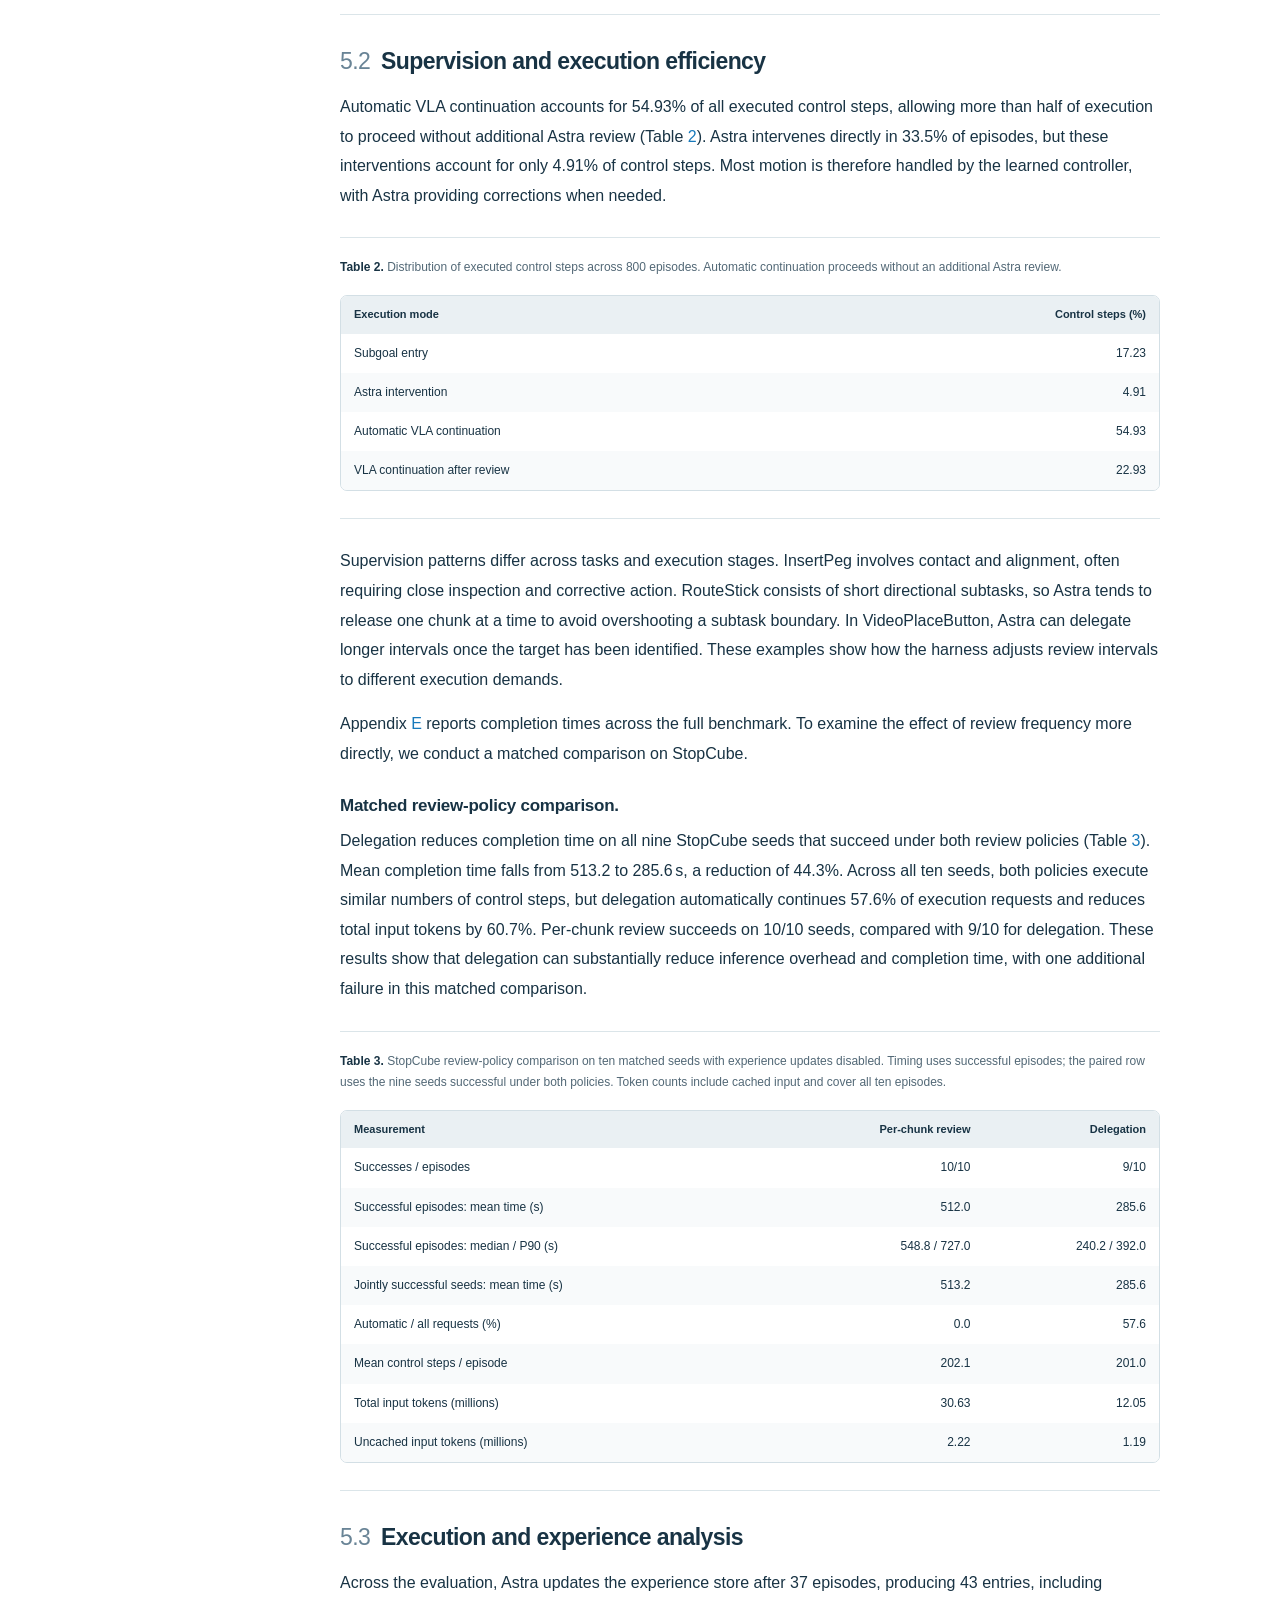
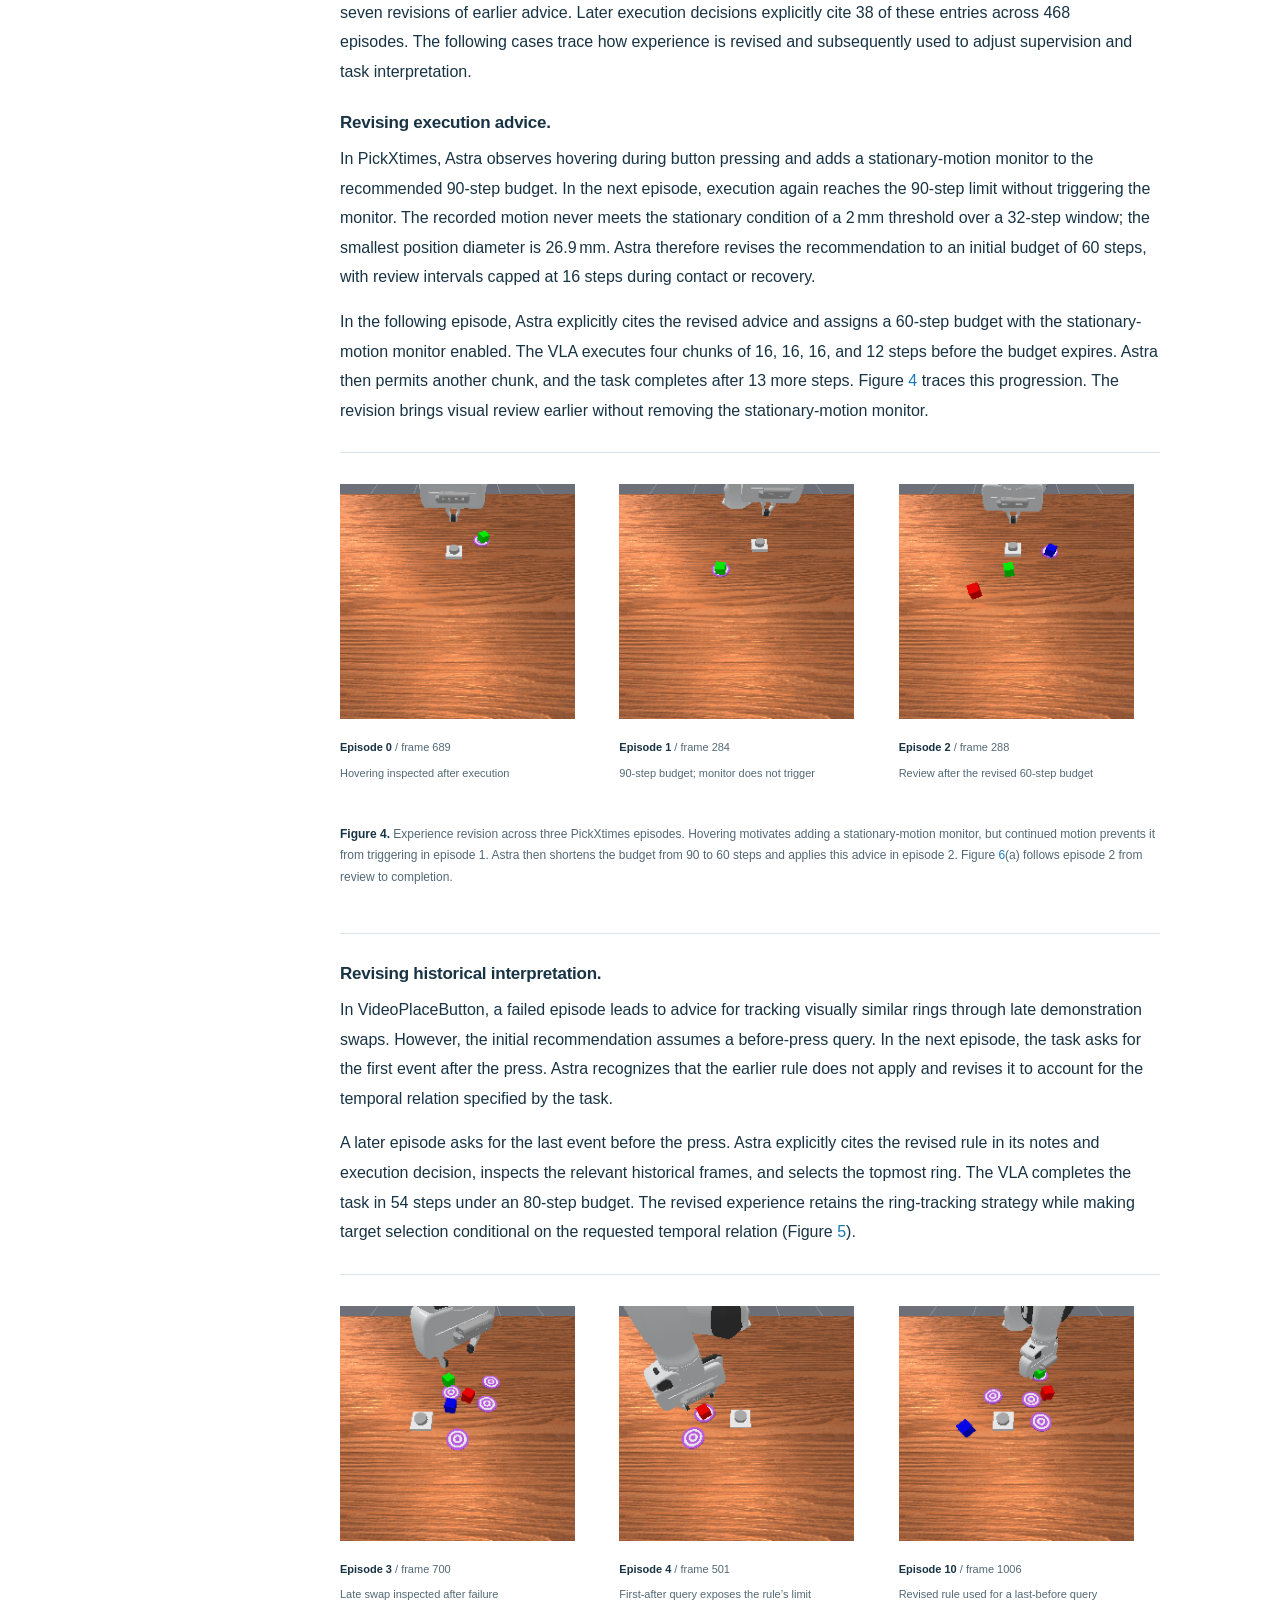
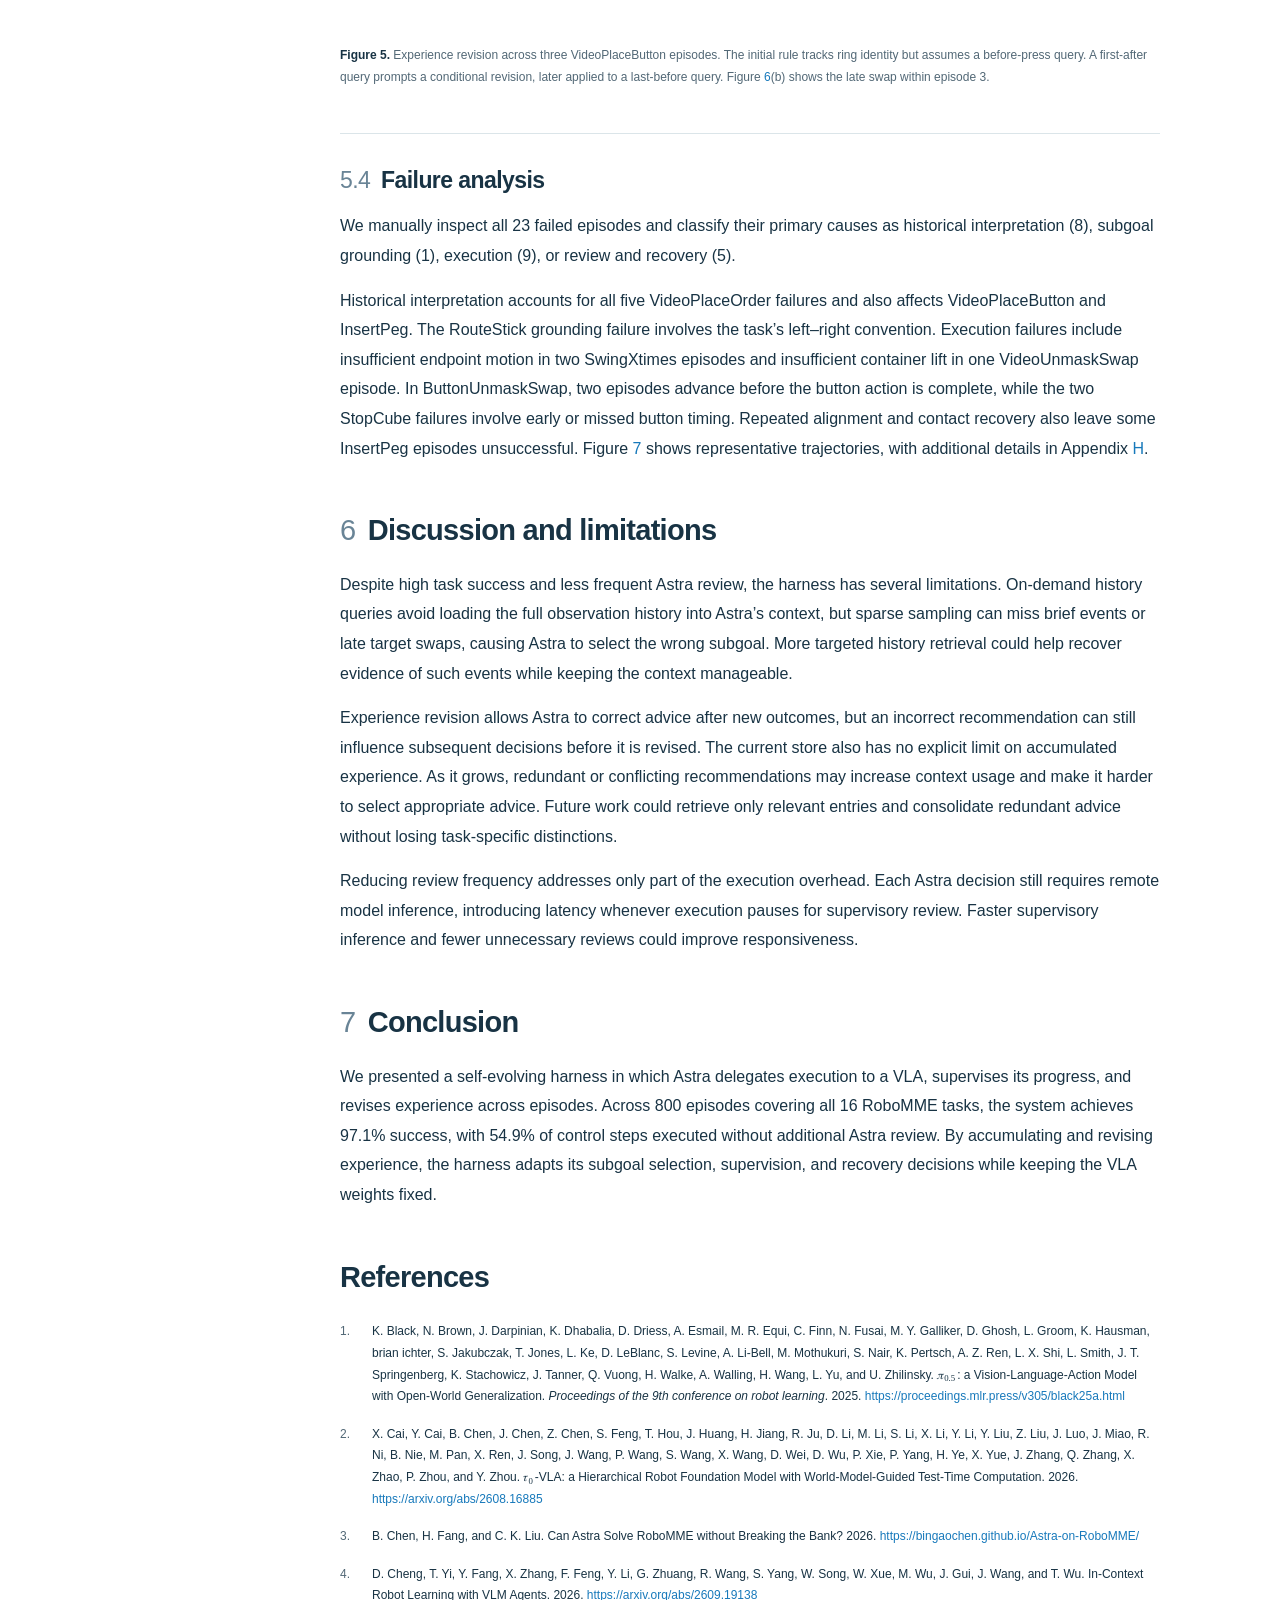
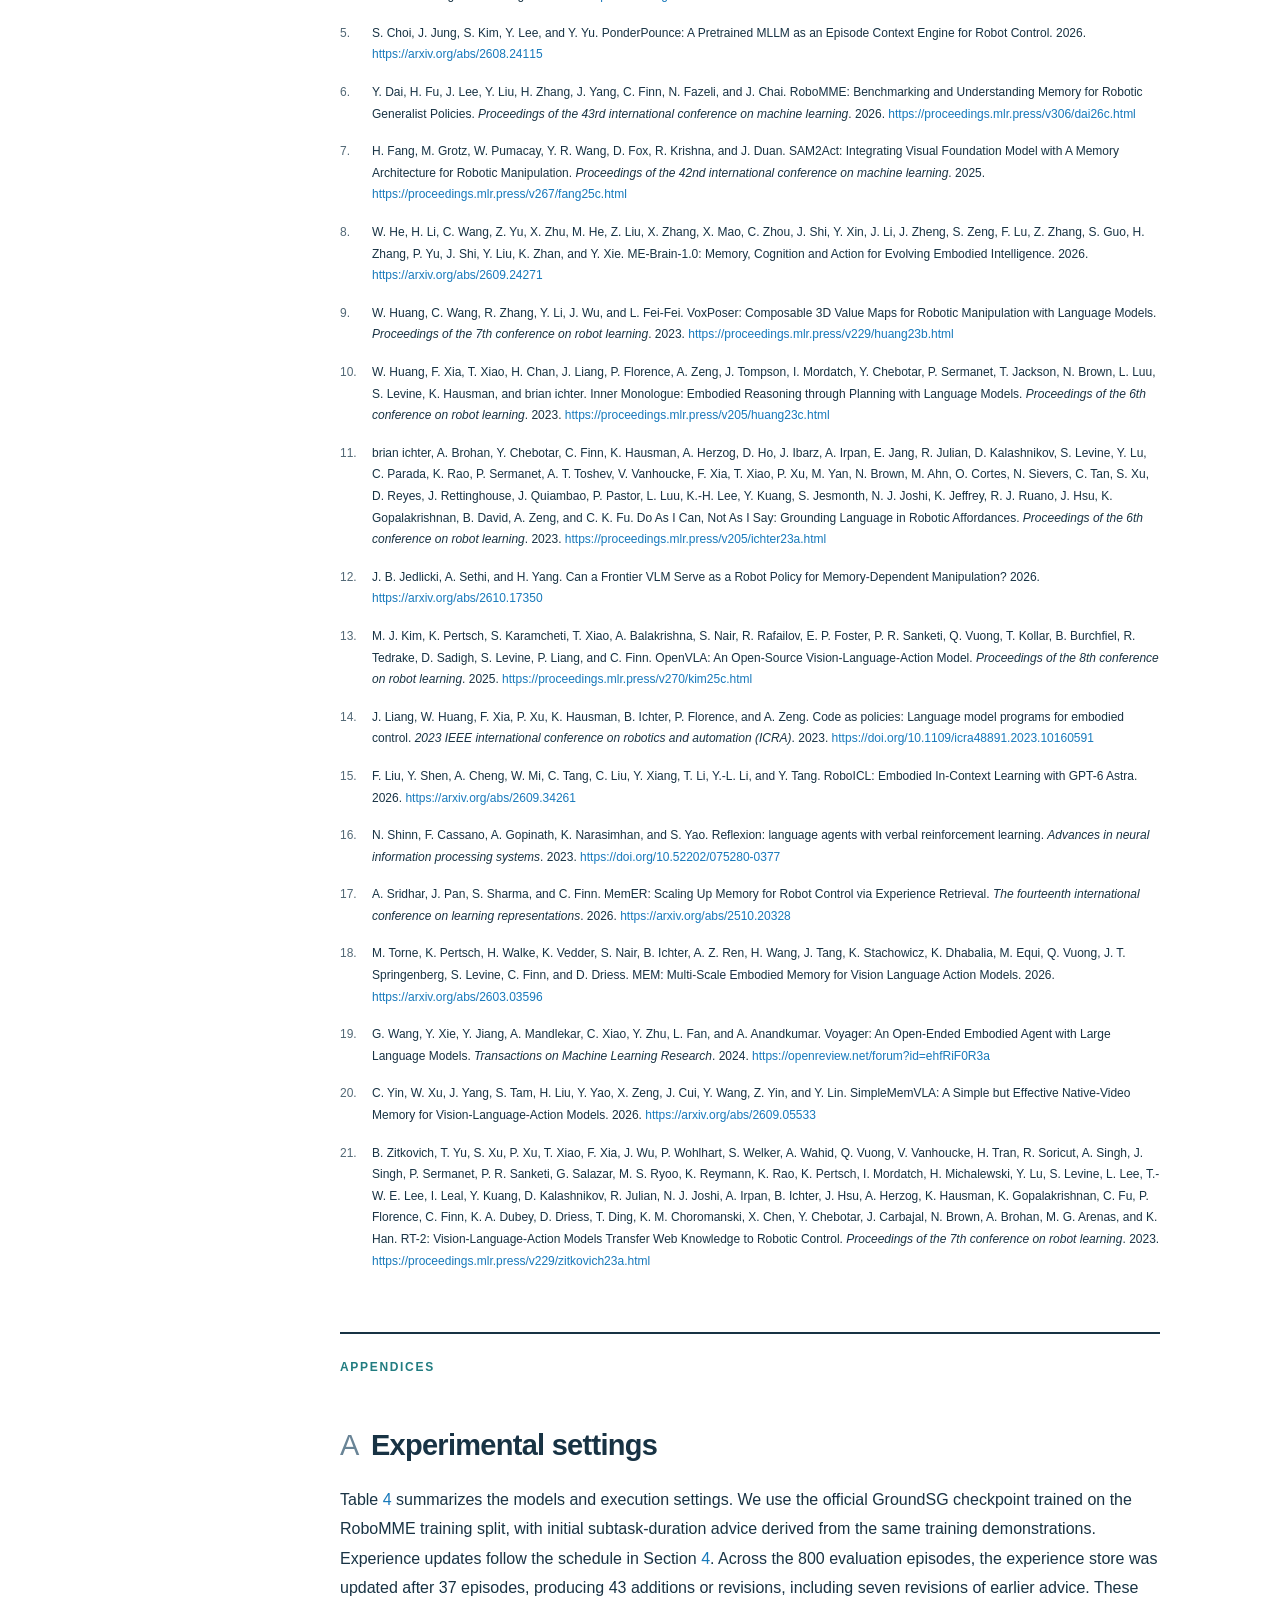
==== commit 53e18407: "Add Yu Lu to project authors" ====
--- a/docs/report/index.html
+++ b/docs/report/index.html
@@ -3,7 +3,7 @@
 <body class="report-page"><a class="skip-link" href="#report-content">Skip to report</a>
 <header class="site-header"><a class="wordmark" href="../">Astra<span>–</span>VLA <span class="wordmark-light">Harness</span></a><nav aria-label="Main"><a href="../#mechanism">Method</a><a href="../#demos">Demos</a><a href="../#results">Results</a><a class="nav-current" href="./" aria-current="page">Report</a></nav></header>
 <div class="report-layout"><aside class="report-sidebar"><details open><summary>Contents</summary><nav aria-label="Report contents"><a class="toc-level-2" href="#abstract"> Abstract</a><a class="toc-level-2" href="#sec:introduction">1 Introduction</a><a class="toc-level-2" href="#sec:related">2 Related work</a><a class="toc-level-2" href="#sec:harness">3 Harness</a><a class="toc-level-3" href="#system-and-task-context">3.1 System and task context</a><a class="toc-level-3" href="#grounded-subgoals">3.2 Grounded subgoals</a><a class="toc-level-3" href="#execution-delegation-and-recovery">3.3 Execution delegation and recovery</a><a class="toc-level-3" href="#cross-episode-experience-evolution">3.4 Cross-episode experience evolution</a><a class="toc-level-2" href="#sec:setup">4 Experimental setup</a><a class="toc-level-2" href="#sec:results">5 Results and analysis</a><a class="toc-level-3" href="#task-performance">5.1 Task performance</a><a class="toc-level-3" href="#supervision-and-execution-efficiency">5.2 Supervision and execution efficiency</a><a class="toc-level-3" href="#execution-and-experience-analysis">5.3 Execution and experience analysis</a><a class="toc-level-3" href="#failure-analysis">5.4 Failure analysis</a><a class="toc-level-2" href="#discussion-and-limitations">6 Discussion and limitations</a><a class="toc-level-2" href="#conclusion">7 Conclusion</a><a href="#references">References</a><a class="toc-level-2" href="#app:configuration">A Experimental settings</a><a class="toc-level-2" href="#app:task-results">B Per-task performance and execution allocation</a><a class="toc-level-2" href="#app:interfaces">C Interface and experience details</a><a class="toc-level-2" href="#app:measurements">D Measurement definitions</a><a class="toc-level-2" href="#app:completion-time">E Successful-episode execution time</a><a class="toc-level-2" href="#monitor-selection-and-resource-use">F Monitor selection and resource use</a><a class="toc-level-2" href="#app:case-sequences">G Within-episode case sequences</a><a class="toc-level-2" href="#app:failure-analysis">H Failure annotation and reference-frame clarification</a><a class="toc-level-2" href="#app:paired">I Review-policy comparison</a></nav></details><!-- Add the arXiv paper link here when available. --></aside>
-<main id="report-content" class="report-content"><header class="report-title"><p class="eyebrow">Technical report</p><h1>Can Astra Guide a VLA to Solve RoboMME?</h1><p class="report-subtitle">A Self-Evolving Harness for Memory-Dependent Manipulation</p><div class="publication-authors"><p>Xingping Chen<sup>1</sup> · Zihao Mo<sup>1</sup> · Yimin Chen<sup>2</sup> · Zhanghui Kuang<sup>2</sup> · Guanbin Li<sup>1,*</sup></p><p><sup>1</sup> Sun Yat-sen University &nbsp; <sup>2</sup> TengenX &nbsp; <sup>*</sup> Corresponding author</p><div class="affiliation-logos"><img src="../assets/images/sysu-logo.svg" alt="Sun Yat-sen University logo"><img src="../assets/images/tengenx-logo.png" alt="TengenX logo"></div></div>
+<main id="report-content" class="report-content"><header class="report-title"><p class="eyebrow">Technical report</p><h1>Can Astra Guide a VLA to Solve RoboMME?</h1><p class="report-subtitle">A Self-Evolving Harness for Memory-Dependent Manipulation</p><div class="publication-authors"><p>Xingping Chen<sup>1</sup> · Zihao Mo<sup>1</sup> · Yimin Chen<sup>2</sup> · Yu Lu<sup>2</sup> · Zhanghui Kuang<sup>2</sup> · Guanbin Li<sup>1,*</sup></p><p><sup>1</sup> Sun Yat-sen University &nbsp; <sup>2</sup> TengenX &nbsp; <sup>*</sup> Corresponding author</p><div class="affiliation-logos"><img src="../assets/images/sysu-logo.svg" alt="Sun Yat-sen University logo"><img src="../assets/images/tengenx-logo.png" alt="TengenX logo"></div></div>
 </header><section class="abstract" id="abstract"><h2>Abstract</h2>
 <p>Robot manipulation often requires information from past observations
 to guide current actions. We present a self-evolving harness that
